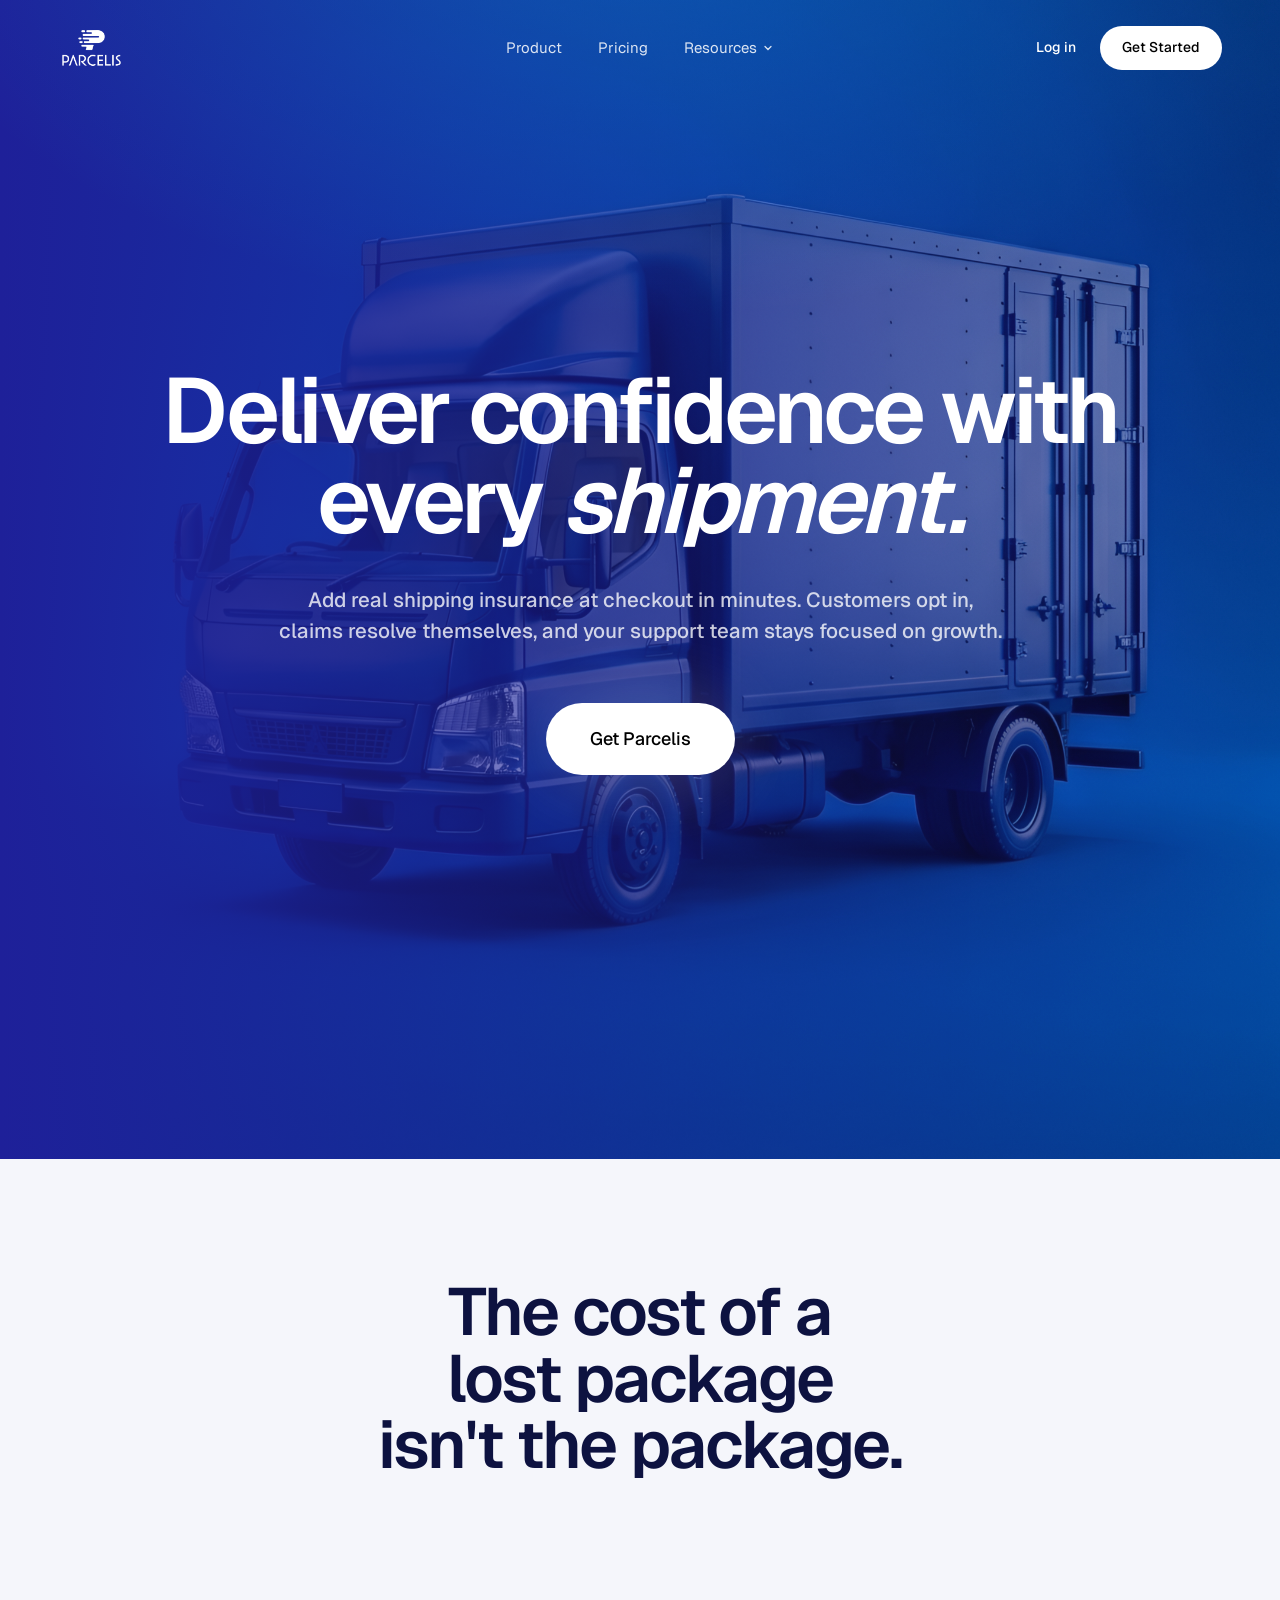
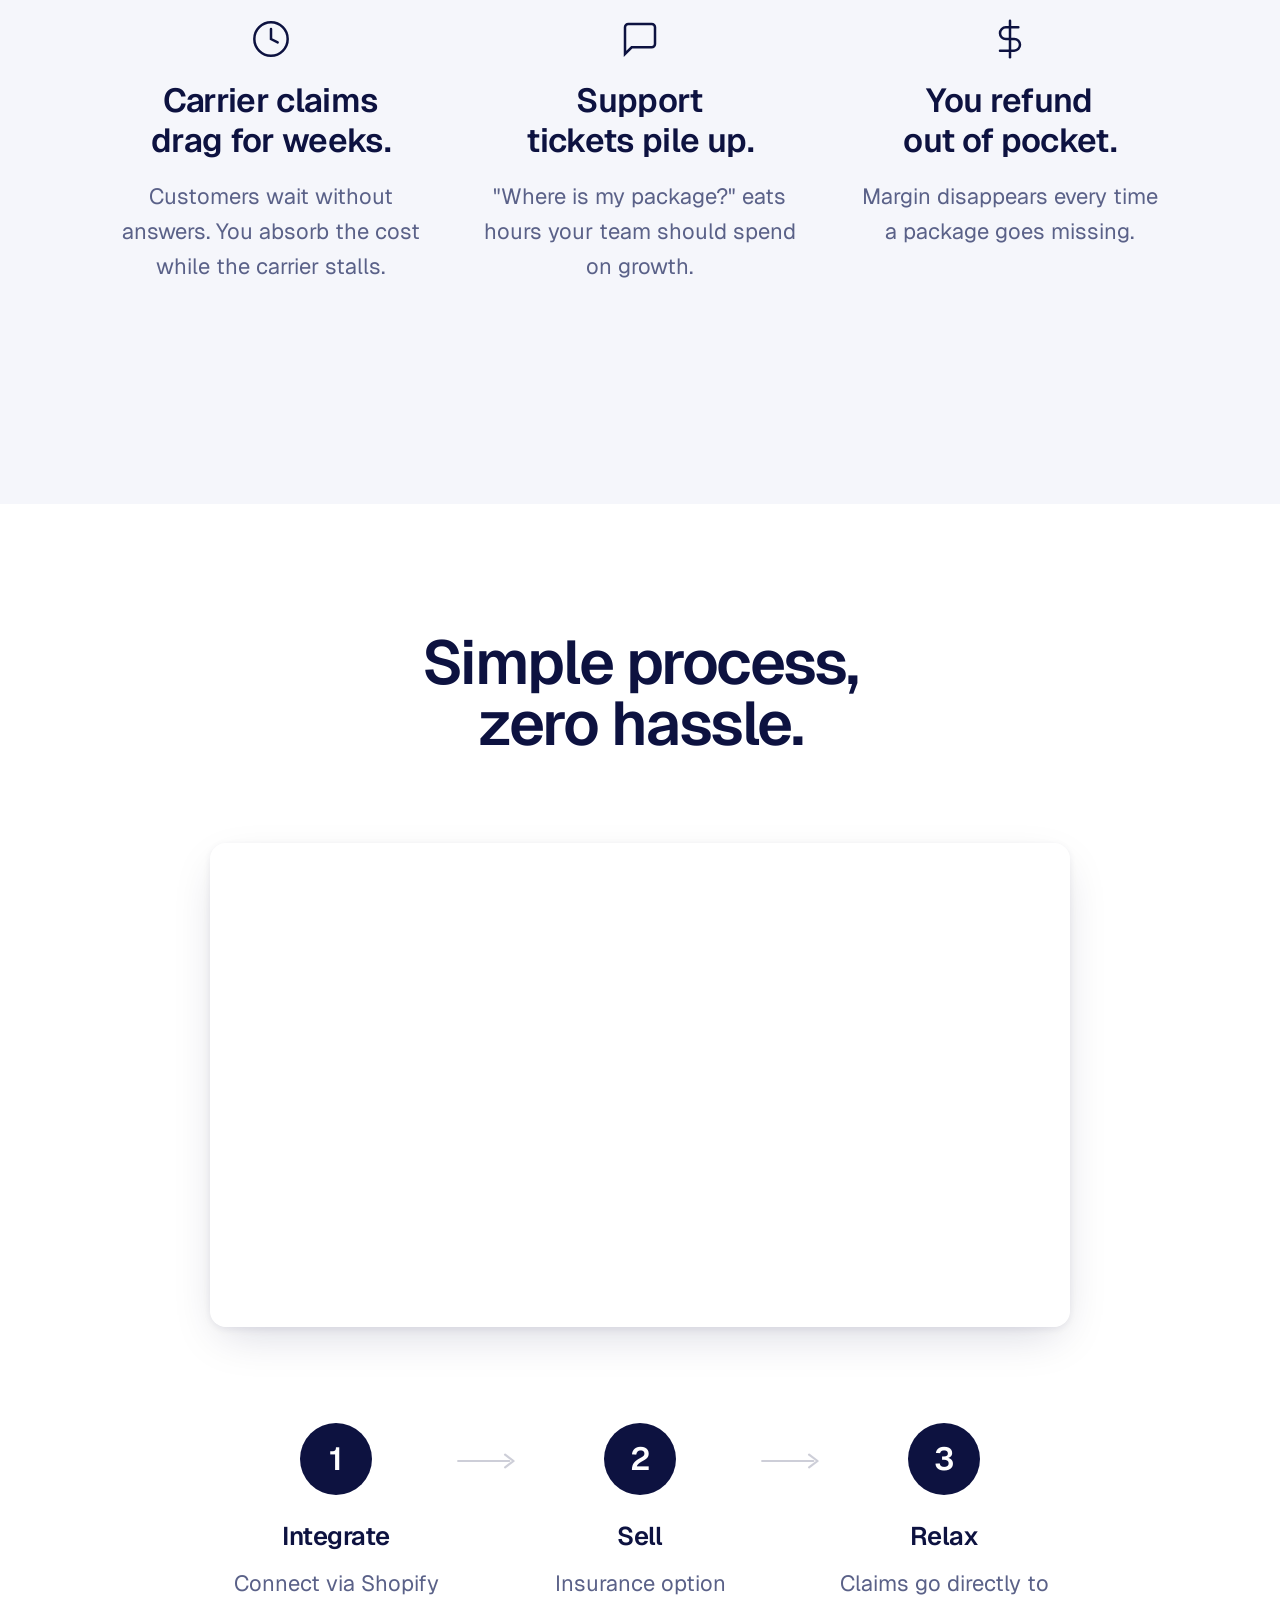
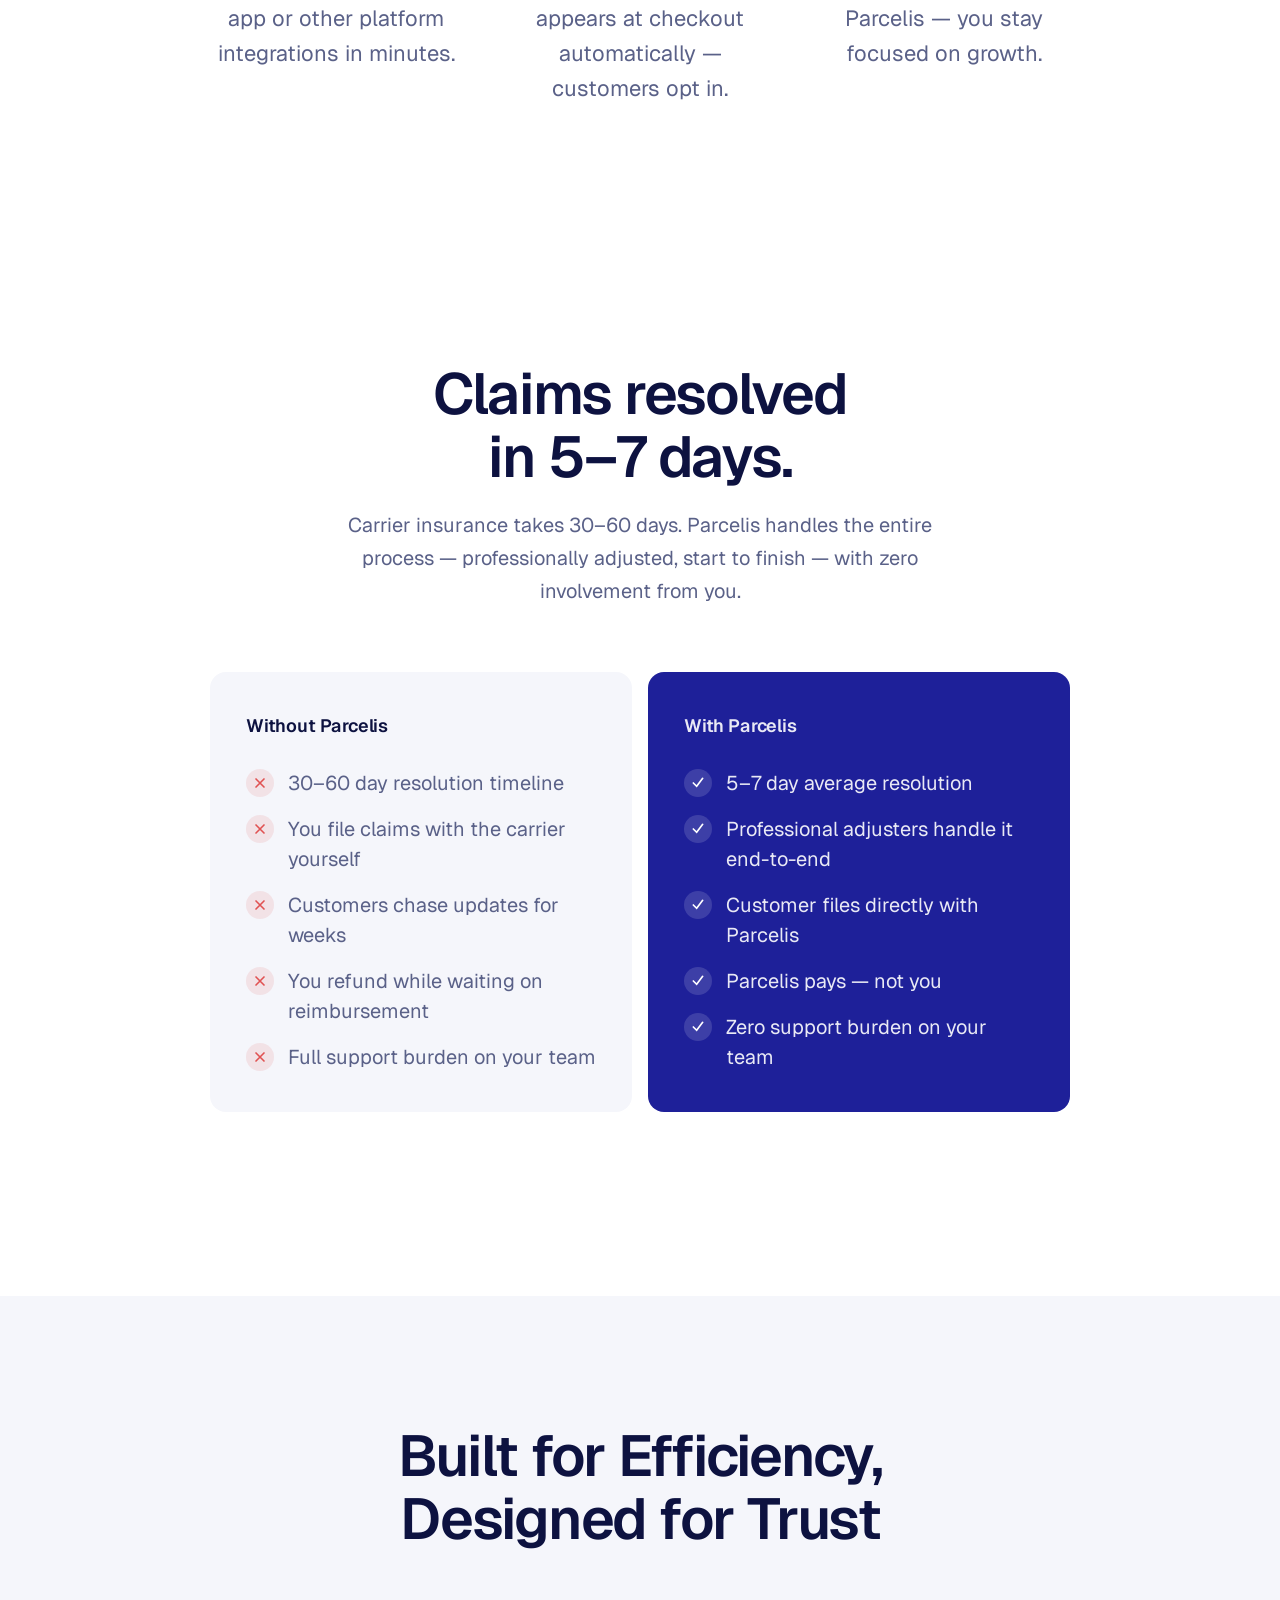
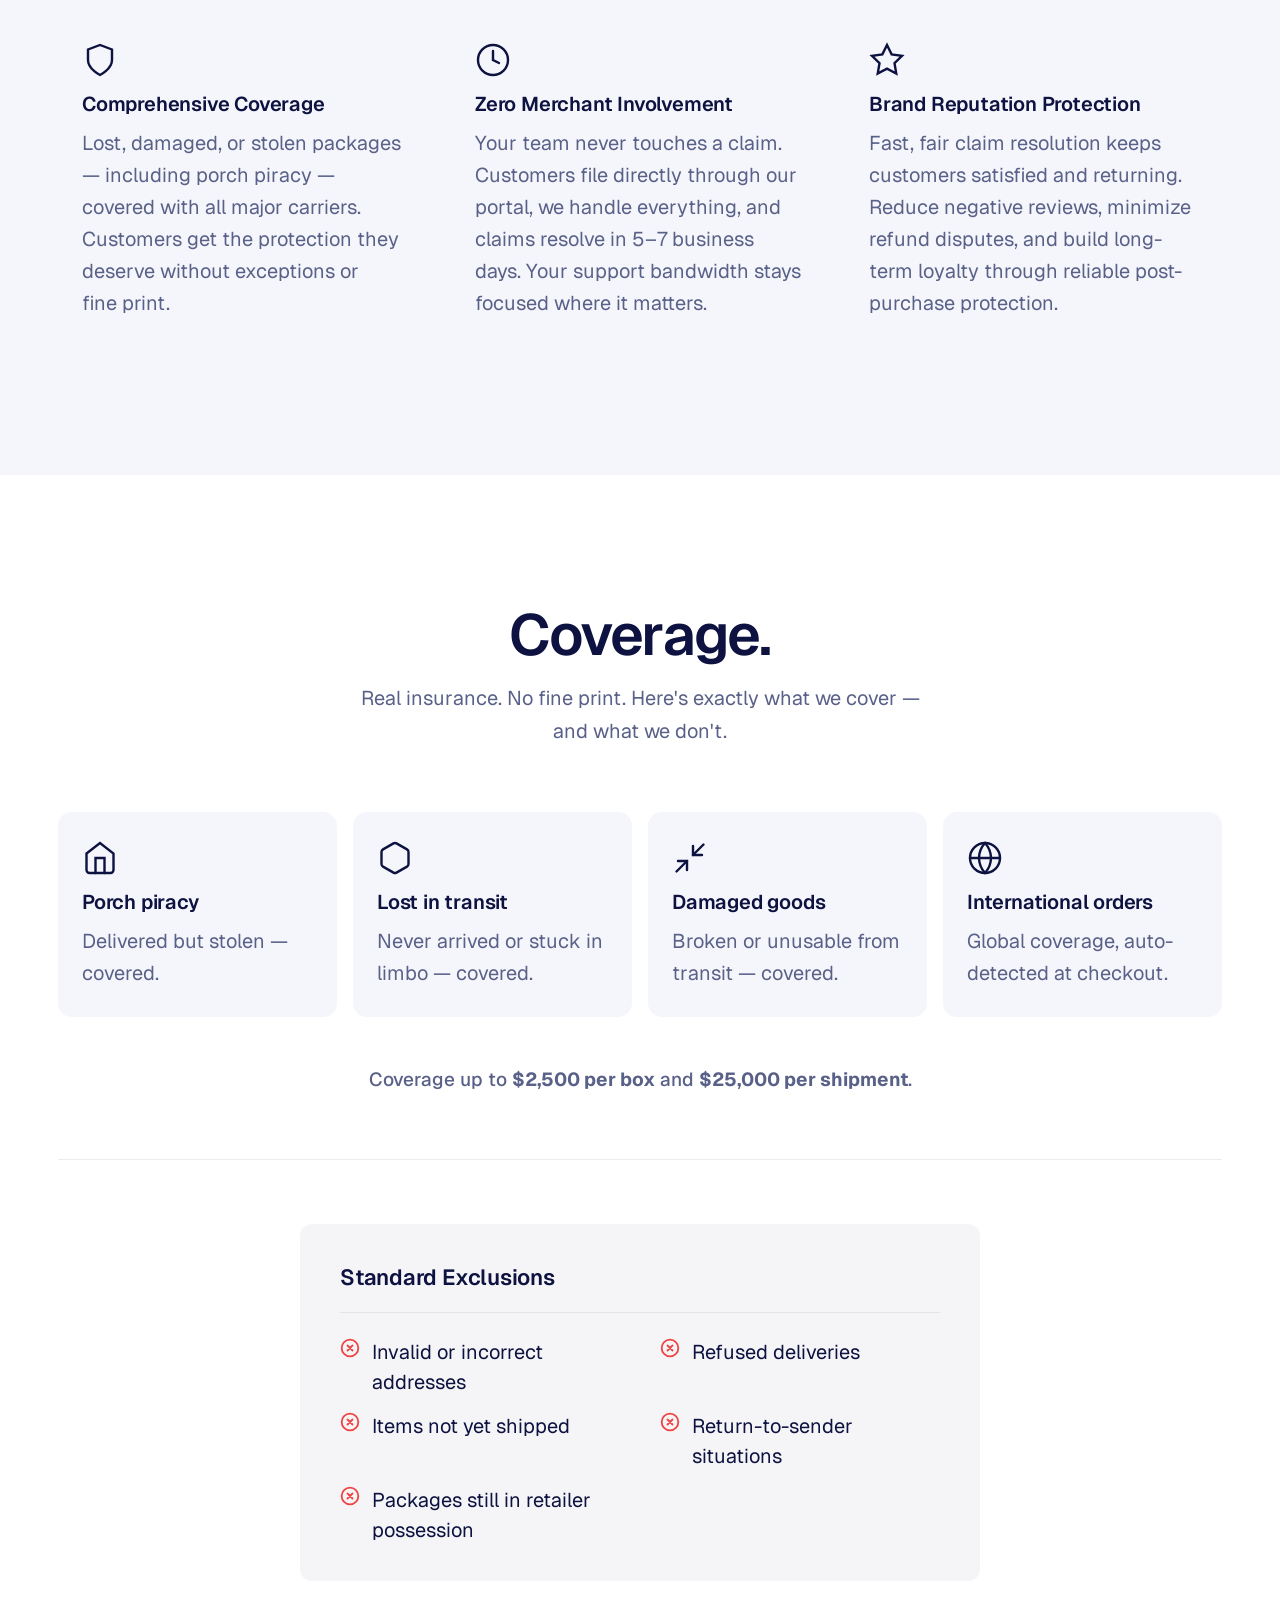
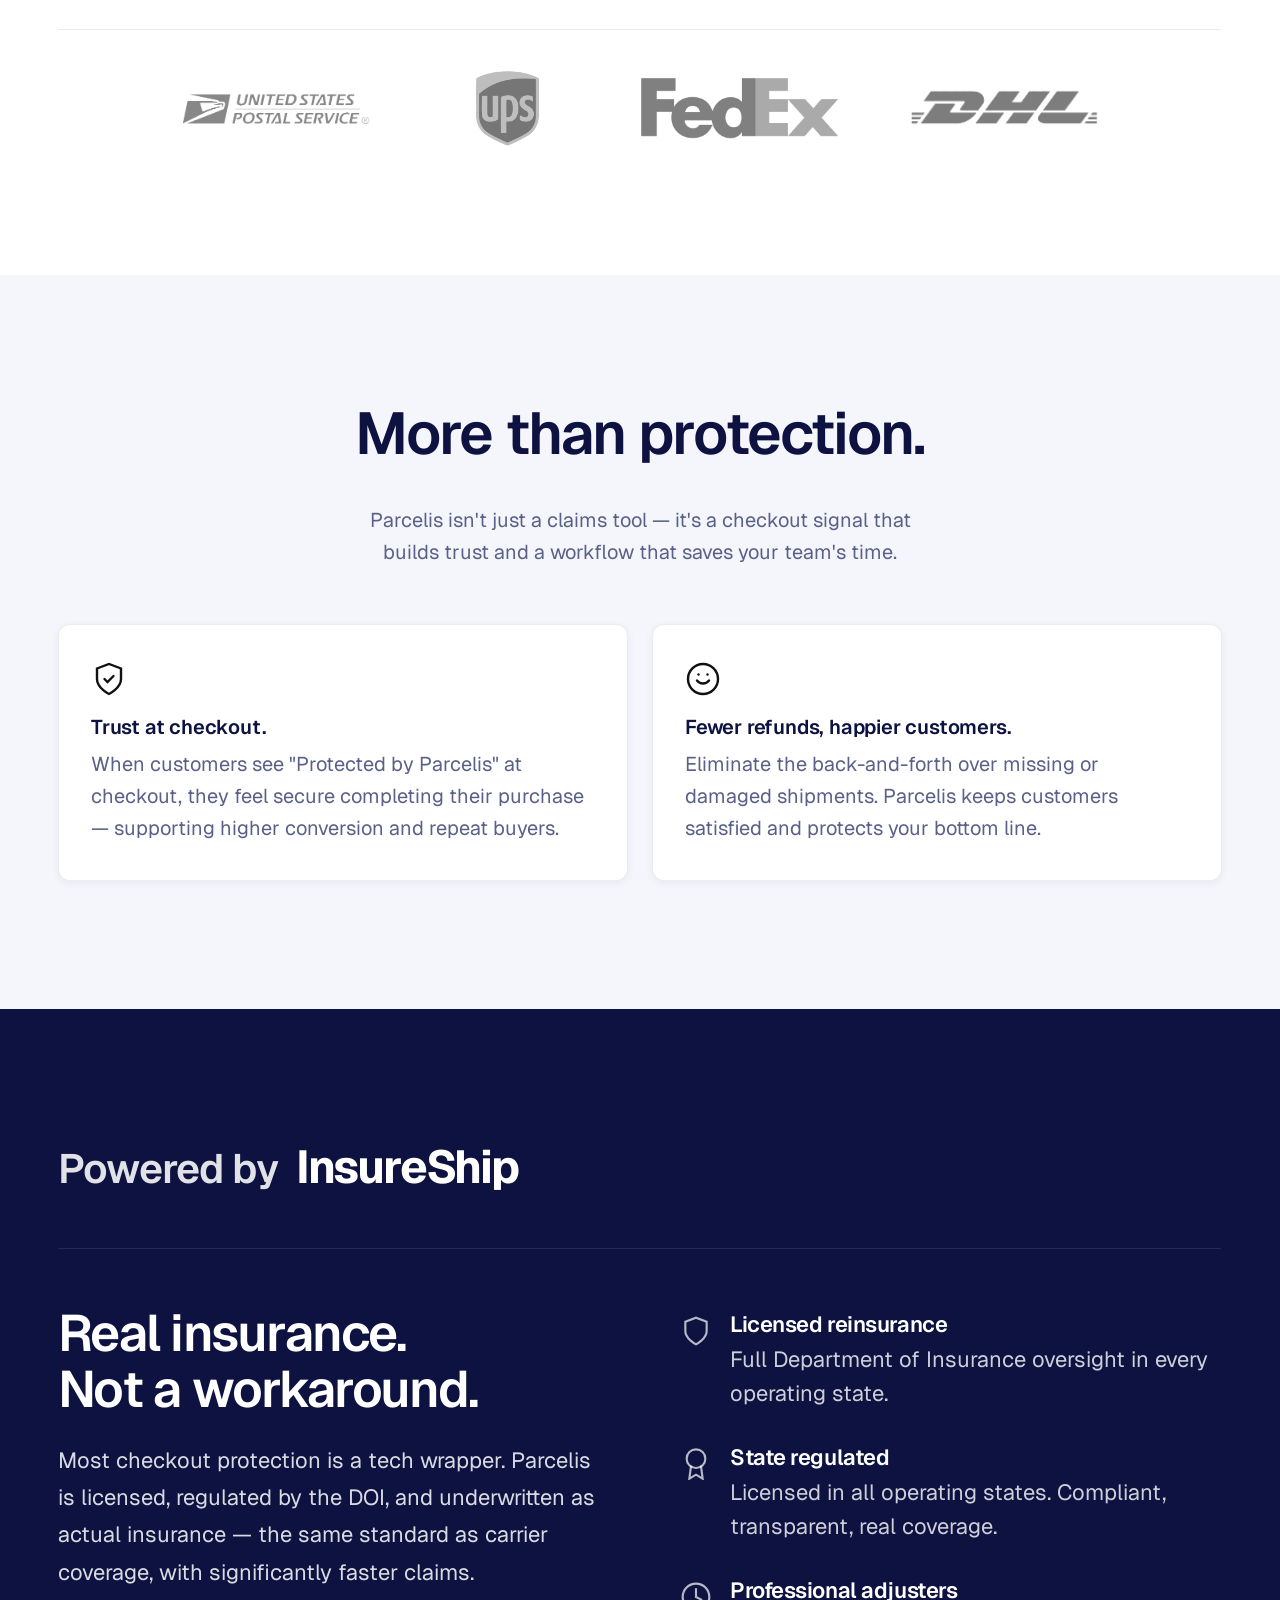
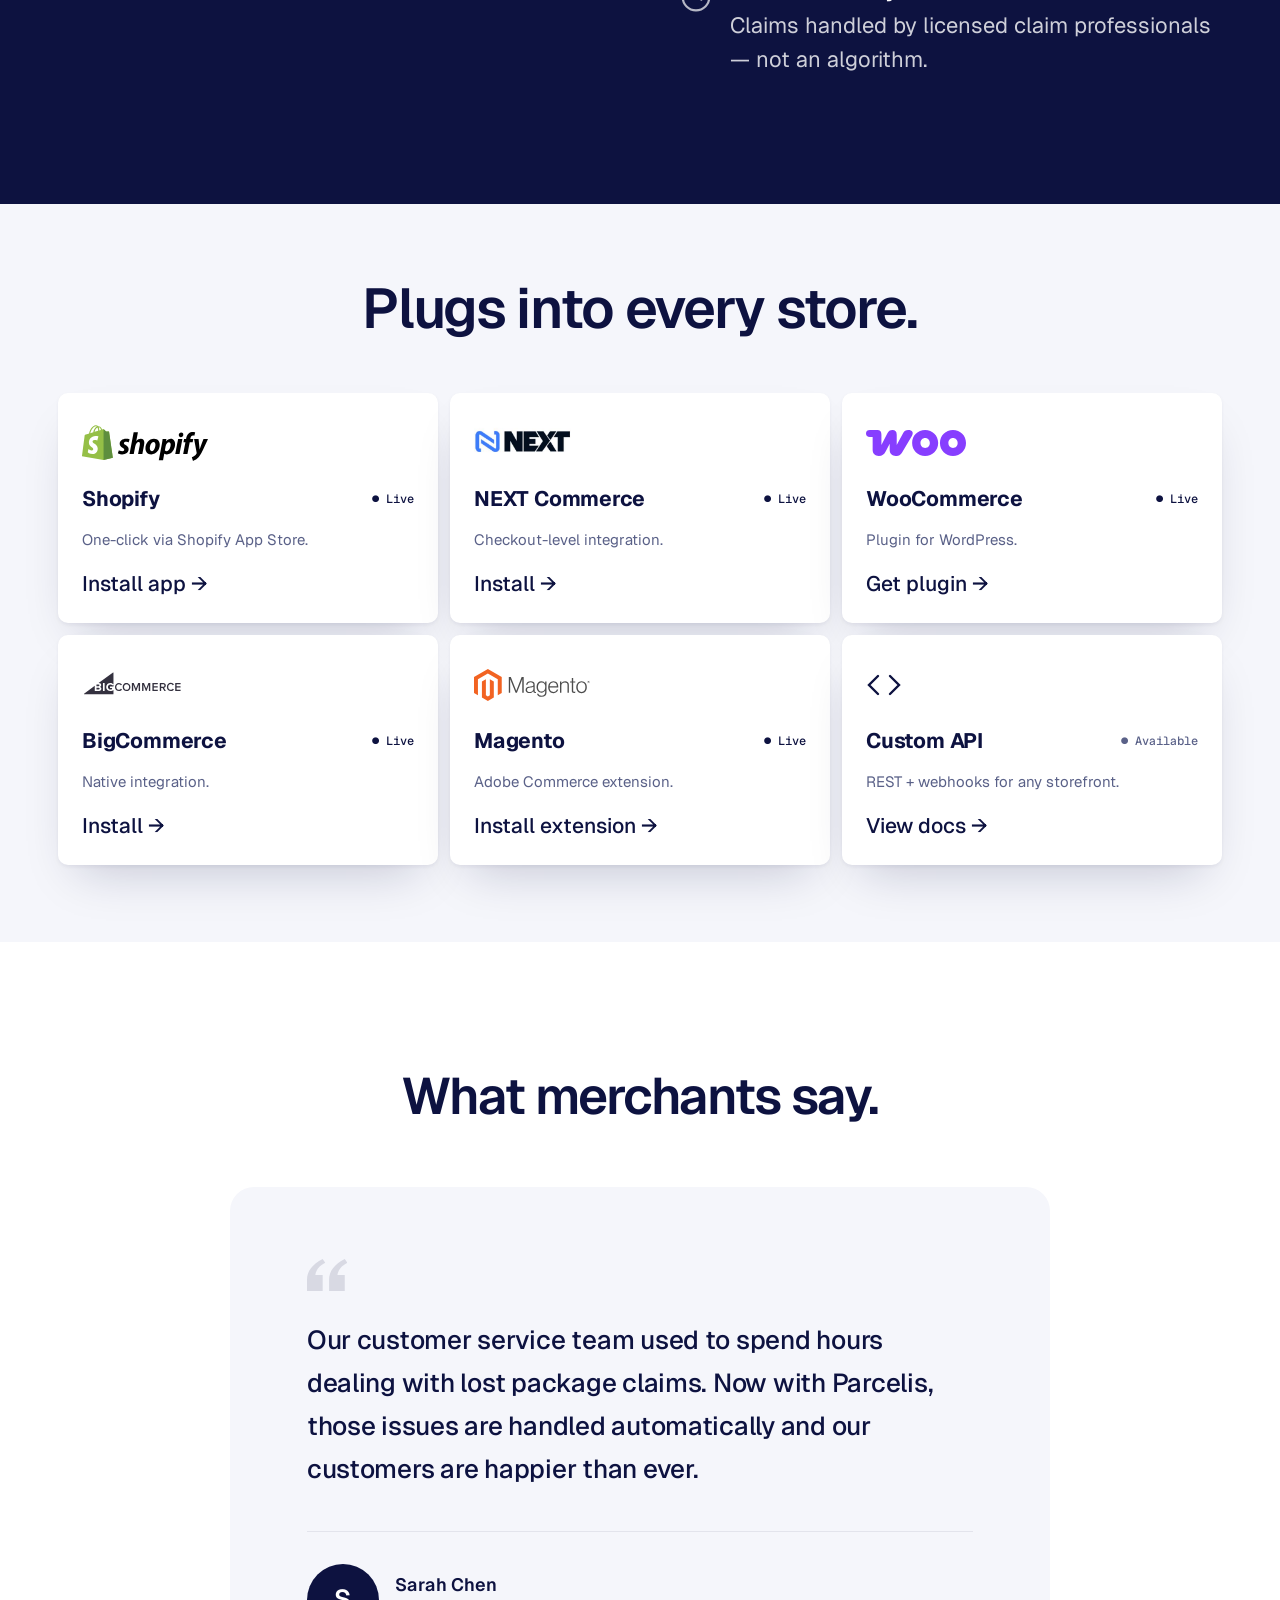
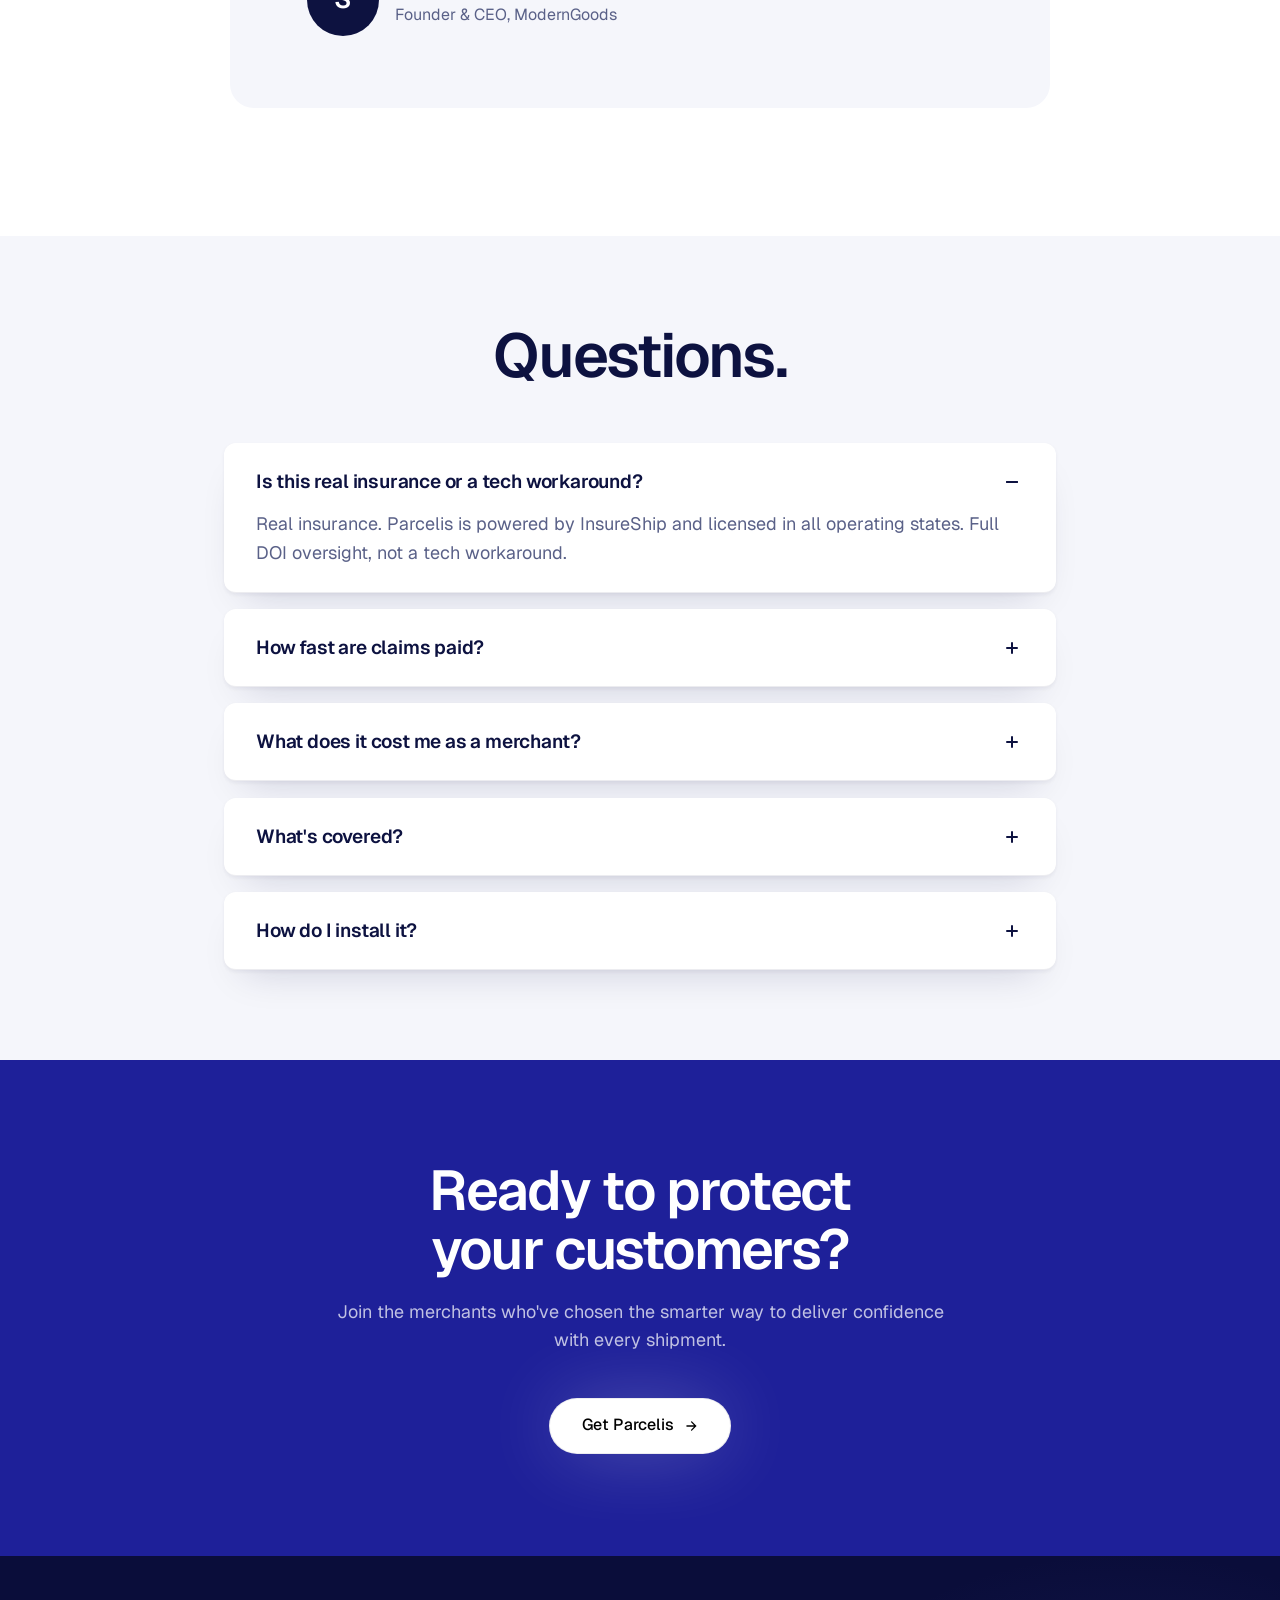
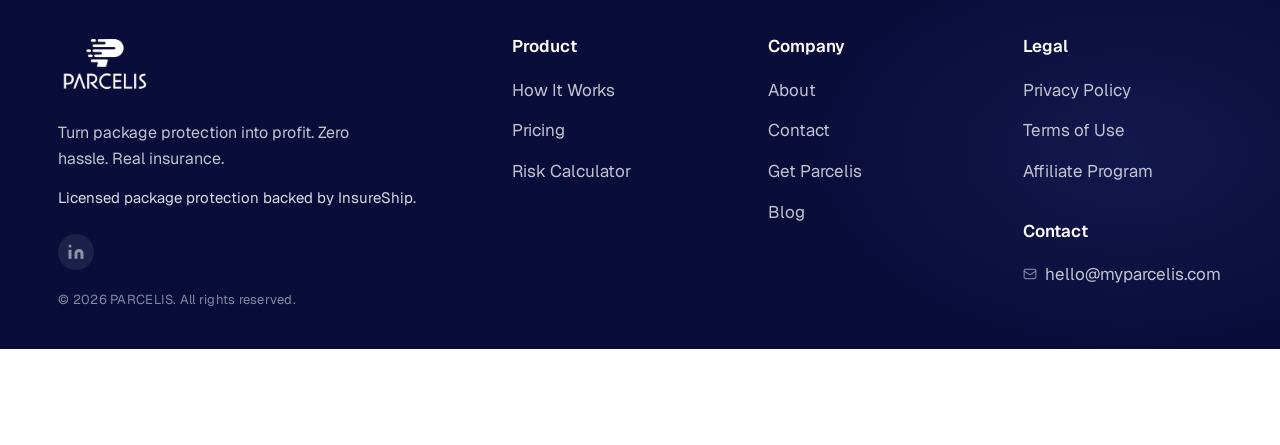
==== index.html @ e1fcd35c "Remove truck decoration from CTA" ====
<!DOCTYPE html>
<html lang="en">
<head>
<meta charset="UTF-8" />
<meta name="viewport" content="width=device-width, initial-scale=1.0" />
<title>Parcelis — Shipping protection that pays for itself</title>
<link rel="preconnect" href="https://fonts.googleapis.com" />
<link rel="preconnect" href="https://fonts.gstatic.com" crossorigin />
<link href="https://fonts.googleapis.com/css2?family=Geist:wght@400;500;600;700&family=Geist+Mono:wght@400;500&display=swap" rel="stylesheet" />
<link rel="stylesheet" href="styles.css?v=104" />
<link rel="preload" as="image" href="assets/Hero background.jpg" />
<!-- BEGIN PLERDY CODE -->
<script type="text/javascript" data-plerdy_code='1'>
    var _protocol="https:"==document.location.protocol?"https://":"http://";
    _site_hash_code = "8f93c0df6291d58962df1dd53c977215",_suid=76657, plerdyScript=document.createElement("script");
    plerdyScript.setAttribute("defer",""),plerdyScript.dataset.plerdymainscript="plerdymainscript",
    plerdyScript.src="https://a.plerdy.com/public/js/click/main.js?v="+Math.random();
    var plerdymainscript=document.querySelector("[data-plerdymainscript='plerdymainscript']");
    plerdymainscript&&plerdymainscript.parentNode.removeChild(plerdymainscript);
    try{document.head.appendChild(plerdyScript)}catch(t){console.log(t,"unable add script tag")}
</script>
<!-- END PLERDY CODE -->
</head>
<body>

<!-- =================== NAV =================== -->
<header class="nav nav-v2">
  <div class="wrap nav-inner">
    <a class="brand" href="index.html" aria-label="Parcelis home">
      <img class="brand-logo" src="assets/Logo.png" alt="Parcelis" />
    </a>
    <nav class="nav-links" aria-label="Primary">
      <a href="how-it-works.html">Product</a>
      <a href="pricing.html">Pricing</a>
      <div class="nav-dropdown-wrap">
        <a href="resources.html" class="nav-dropdown-trigger">Resources <svg class="nav-chevron" width="12" height="12" viewBox="0 0 24 24" fill="none" stroke="currentColor" stroke-width="2.5" stroke-linecap="round"><polyline points="6 9 12 15 18 9"/></svg></a>
        <div class="nav-dropdown-menu">
          <a href="resources.html">Blog</a>
          <a href="resources.html">Case Studies</a>
          <div class="dd-divider"></div>
          <a href="#">Help Center</a>
          <a href="roi-calculator.html">ROI Calculator</a>
        </div>
      </div>
    </nav>
    <div class="nav-cta">
      <a class="btn btn-link btn-sm" href="#">Log in</a>
      <a class="btn btn-primary btn-sm" href="#">Get Started</a>
    </div>
  </div>
</header>

<main>

<!-- =================== HERO =================== -->
<section class="hero-v2">
  <div class="wrap">
    <h1>Deliver confidence with<br/>every <em>shipment.</em></h1>
    <p class="sub">Add real shipping insurance at checkout in minutes. Customers opt in, claims resolve themselves, and your support team stays focused on growth.</p>
    <div class="hero-cta">
      <a class="btn btn-primary" href="#">Get Parcelis</a>
    </div>
  </div>
</section>

<!-- =================== PROBLEM =================== -->
<section class="problem-edit" id="problem">
  <div class="wrap">
    <div class="pe-head reveal">
      <h2>The cost of a lost package<br/>isn't the package.</h2>
    </div>
    <div class="pe-list">
      <div class="pe-item reveal" data-delay="1">
        <div class="pe-ic">
          <svg width="40" height="40" viewBox="0 0 24 24" fill="none" stroke="currentColor" stroke-width="1.5" stroke-linecap="round"><circle cx="12" cy="12" r="10"/><path d="M12 6v6l4 2"/></svg>
        </div>
        <h3>Carrier claims drag for weeks.</h3>
        <p>Customers wait without answers. You absorb the cost while the carrier stalls.</p>
      </div>
      <div class="pe-item reveal" data-delay="2">
        <div class="pe-ic">
          <svg width="40" height="40" viewBox="0 0 24 24" fill="none" stroke="currentColor" stroke-width="1.5" stroke-linecap="round"><path d="M21 15a2 2 0 0 1-2 2H7l-4 4V5a2 2 0 0 1 2-2h14a2 2 0 0 1 2 2z"/></svg>
        </div>
        <h3>Support tickets pile up.</h3>
        <p>"Where is my package?" eats hours your team should spend on growth.</p>
      </div>
      <div class="pe-item reveal" data-delay="3">
        <div class="pe-ic">
          <svg width="40" height="40" viewBox="0 0 24 24" fill="none" stroke="currentColor" stroke-width="1.5" stroke-linecap="round"><line x1="12" y1="1" x2="12" y2="23"/><path d="M17 5H9.5a3.5 3.5 0 0 0 0 7h5a3.5 3.5 0 0 1 0 7H6"/></svg>
        </div>
        <h3>You refund out of pocket.</h3>
        <p>Margin disappears every time a package goes missing.</p>
      </div>
    </div>
  </div>
</section>

<!-- =================== HOW IT WORKS =================== -->
<section class="simple-process" id="process">
  <div class="wrap">
    <div class="sp-head reveal">
      <h2>Simple process,<br/><span id="zero-word">zero</span> hassle.</h2>
    </div>
    <div class="sp-video reveal" data-delay="1">
      <div class="sp-video-wrap">
        <iframe src="https://www.youtube.com/embed/TkN1HsoIGhc" title="Parcelis" frameborder="0" allow="accelerometer; autoplay; clipboard-write; encrypted-media; gyroscope; picture-in-picture; web-share" referrerpolicy="strict-origin-when-cross-origin" allowfullscreen></iframe>
      </div>
    </div>
    <div class="sp-row">
      <div class="sp-step reveal">
        <div class="sp-num">1</div>
        <h3>Integrate</h3>
        <p>Connect via Shopify app or other platform integrations in minutes.</p>
      </div>
      <div class="sp-arrow" aria-hidden="true">
        <svg viewBox="0 0 60 20" fill="none"><line x1="2" y1="10" x2="50" y2="10" stroke="currentColor" stroke-width="2" stroke-linecap="round"/><path d="m46 4 8 6-8 6" stroke="currentColor" stroke-width="2" stroke-linecap="round" stroke-linejoin="round" fill="none"/></svg>
      </div>
      <div class="sp-step reveal">
        <div class="sp-num">2</div>
        <h3>Sell</h3>
        <p>Insurance option appears at checkout automatically — customers opt in.</p>
      </div>
      <div class="sp-arrow" aria-hidden="true">
        <svg viewBox="0 0 60 20" fill="none"><line x1="2" y1="10" x2="50" y2="10" stroke="currentColor" stroke-width="2" stroke-linecap="round"/><path d="m46 4 8 6-8 6" stroke="currentColor" stroke-width="2" stroke-linecap="round" stroke-linejoin="round" fill="none"/></svg>
      </div>
      <div class="sp-step reveal">
        <div class="sp-num">3</div>
        <h3>Relax</h3>
        <p>Claims go directly to Parcelis — you stay focused on growth.</p>
      </div>
    </div>
  </div>
</section>

<!-- =================== CLAIMS COMPARISON =================== -->
<section class="claims-compare" id="claims">
  <div class="wrap">
    <div class="cc-head reveal">
      <h2>Claims resolved in <span id="claim-days">5–7</span> days.</h2>
      <p>Carrier insurance takes 30–60 days. Parcelis handles the entire process — professionally adjusted, start to finish — with zero involvement from you.</p>
    </div>
    <div class="cc-grid">
      <div class="cc-col cc-bad reveal" data-delay="1">
        <div class="cc-col-label">Without Parcelis</div>
        <ul class="cc-list">
          <li><span class="cc-ic cc-ic-bad"><svg width="16" height="16" viewBox="0 0 24 24" fill="none" stroke="currentColor" stroke-width="2.5" stroke-linecap="round"><path d="M18 6 6 18M6 6l12 12"/></svg></span>30–60 day resolution timeline</li>
          <li><span class="cc-ic cc-ic-bad"><svg width="16" height="16" viewBox="0 0 24 24" fill="none" stroke="currentColor" stroke-width="2.5" stroke-linecap="round"><path d="M18 6 6 18M6 6l12 12"/></svg></span>You file claims with the carrier yourself</li>
          <li><span class="cc-ic cc-ic-bad"><svg width="16" height="16" viewBox="0 0 24 24" fill="none" stroke="currentColor" stroke-width="2.5" stroke-linecap="round"><path d="M18 6 6 18M6 6l12 12"/></svg></span>Customers chase updates for weeks</li>
          <li><span class="cc-ic cc-ic-bad"><svg width="16" height="16" viewBox="0 0 24 24" fill="none" stroke="currentColor" stroke-width="2.5" stroke-linecap="round"><path d="M18 6 6 18M6 6l12 12"/></svg></span>You refund while waiting on reimbursement</li>
          <li><span class="cc-ic cc-ic-bad"><svg width="16" height="16" viewBox="0 0 24 24" fill="none" stroke="currentColor" stroke-width="2.5" stroke-linecap="round"><path d="M18 6 6 18M6 6l12 12"/></svg></span>Full support burden on your team</li>
        </ul>
      </div>
      <div class="cc-col cc-good reveal" data-delay="2">
        <div class="cc-col-label">With Parcelis</div>
        <ul class="cc-list">
          <li><span class="cc-ic cc-ic-good"><svg width="16" height="16" viewBox="0 0 24 24" fill="none" stroke="currentColor" stroke-width="2.5" stroke-linecap="round"><path d="m5 12 5 5 9-12"/></svg></span>5–7 day average resolution</li>
          <li><span class="cc-ic cc-ic-good"><svg width="16" height="16" viewBox="0 0 24 24" fill="none" stroke="currentColor" stroke-width="2.5" stroke-linecap="round"><path d="m5 12 5 5 9-12"/></svg></span>Professional adjusters handle it end-to-end</li>
          <li><span class="cc-ic cc-ic-good"><svg width="16" height="16" viewBox="0 0 24 24" fill="none" stroke="currentColor" stroke-width="2.5" stroke-linecap="round"><path d="m5 12 5 5 9-12"/></svg></span>Customer files directly with Parcelis</li>
          <li><span class="cc-ic cc-ic-good"><svg width="16" height="16" viewBox="0 0 24 24" fill="none" stroke="currentColor" stroke-width="2.5" stroke-linecap="round"><path d="m5 12 5 5 9-12"/></svg></span>Parcelis pays — not you</li>
          <li><span class="cc-ic cc-ic-good"><svg width="16" height="16" viewBox="0 0 24 24" fill="none" stroke="currentColor" stroke-width="2.5" stroke-linecap="round"><path d="m5 12 5 5 9-12"/></svg></span>Zero support burden on your team</li>
        </ul>
      </div>
    </div>
  </div>
</section>

<!-- =================== BUILT FOR EFFICIENCY =================== -->
<section class="bfe-section">
  <div class="wrap">
    <div class="cov-head reveal">
      <h2>Built for Efficiency, Designed for Trust</h2>
    </div>
    <div class="bfe-grid">
      <div class="cov-type reveal" data-delay="1">
        <div class="cov-ic">
          <svg width="36" height="36" viewBox="0 0 24 24" fill="none" stroke="currentColor" stroke-width="1.6" stroke-linecap="round"><path d="M12 22s8-4 8-10V5l-8-3-8 3v7c0 6 8 10 8 10Z"/></svg>
        </div>
        <h3>Comprehensive Coverage</h3>
        <p>Lost, damaged, or stolen packages — including porch piracy — covered with all major carriers. Customers get the protection they deserve without exceptions or fine print.</p>
      </div>
      <div class="cov-type reveal" data-delay="2">
        <div class="cov-ic">
          <svg width="36" height="36" viewBox="0 0 24 24" fill="none" stroke="currentColor" stroke-width="1.6" stroke-linecap="round"><circle cx="12" cy="12" r="10"/><path d="M12 6v6l4 2"/></svg>
        </div>
        <h3>Zero Merchant Involvement</h3>
        <p>Your team never touches a claim. Customers file directly through our portal, we handle everything, and claims resolve in 5–7 business days. Your support bandwidth stays focused where it matters.</p>
      </div>
      <div class="cov-type reveal" data-delay="3">
        <div class="cov-ic">
          <svg width="36" height="36" viewBox="0 0 24 24" fill="none" stroke="currentColor" stroke-width="1.6" stroke-linecap="round"><polygon points="12 2 15.09 8.26 22 9.27 17 14.14 18.18 21.02 12 17.77 5.82 21.02 7 14.14 2 9.27 8.91 8.26 12 2"/></svg>
        </div>
        <h3>Brand Reputation Protection</h3>
        <p>Fast, fair claim resolution keeps customers satisfied and returning. Reduce negative reviews, minimize refund disputes, and build long-term loyalty through reliable post-purchase protection.</p>
      </div>
    </div>
  </div>
</section>

<!-- =================== COVERAGE =================== -->
<section class="coverage-section" id="coverage">
  <div class="wrap">
    <div class="cov-head reveal">
      <h2>Coverage.</h2>
      <p>Real insurance. No fine print. Here's exactly what we cover — and what we don't.</p>
    </div>
    <div class="cov-types">
      <div class="cov-type reveal" data-delay="1">
        <div class="cov-ic">
          <svg width="36" height="36" viewBox="0 0 24 24" fill="none" stroke="currentColor" stroke-width="1.6" stroke-linecap="round"><path d="M3 9l9-7 9 7v11a2 2 0 0 1-2 2H5a2 2 0 0 1-2-2z"/><polyline points="9 22 9 12 15 12 15 22"/></svg>
        </div>
        <h3>Porch piracy</h3>
        <p>Delivered but stolen — covered.</p>
      </div>
      <div class="cov-type reveal" data-delay="2">
        <div class="cov-ic">
          <svg width="36" height="36" viewBox="0 0 24 24" fill="none" stroke="currentColor" stroke-width="1.6" stroke-linecap="round"><path d="M21 16V8a2 2 0 0 0-1-1.73l-7-4a2 2 0 0 0-2 0l-7 4A2 2 0 0 0 3 8v8a2 2 0 0 0 1 1.73l7 4a2 2 0 0 0 2 0l7-4A2 2 0 0 0 21 16z"/></svg>
        </div>
        <h3>Lost in transit</h3>
        <p>Never arrived or stuck in limbo — covered.</p>
      </div>
      <div class="cov-type reveal" data-delay="3">
        <div class="cov-ic">
          <svg width="36" height="36" viewBox="0 0 24 24" fill="none" stroke="currentColor" stroke-width="1.6" stroke-linecap="round"><polyline points="4 14 10 14 10 20"/><polyline points="20 10 14 10 14 4"/><line x1="14" y1="10" x2="21" y2="3"/><line x1="3" y1="21" x2="10" y2="14"/></svg>
        </div>
        <h3>Damaged goods</h3>
        <p>Broken or unusable from transit — covered.</p>
      </div>
      <div class="cov-type reveal" data-delay="4">
        <div class="cov-ic">
          <svg width="36" height="36" viewBox="0 0 24 24" fill="none" stroke="currentColor" stroke-width="1.6" stroke-linecap="round"><circle cx="12" cy="12" r="10"/><line x1="2" y1="12" x2="22" y2="12"/><path d="M12 2a15.3 15.3 0 0 1 4 10 15.3 15.3 0 0 1-4 10 15.3 15.3 0 0 1-4-10 15.3 15.3 0 0 1 4-10z"/></svg>
        </div>
        <h3>International orders</h3>
        <p>Global coverage, auto-detected at checkout.</p>
      </div>
    </div>
    <div class="cov-limits-bar reveal" data-delay="5">
      <span class="cov-limits-stat">Coverage up to <strong>$2,500 per box</strong> and <strong>$25,000 per shipment</strong>.</span>
    </div>
    <hr class="cov-divider">
    <div class="wc-excl reveal">
      <div class="wc-col-title">Standard Exclusions</div>
      <ul class="wc-list wc-excl-list">
        <li class="wc-item"><span class="wc-ic-no"><svg width="20" height="20" viewBox="0 0 24 24" fill="none" stroke="currentColor" stroke-width="2.2" stroke-linecap="round"><circle cx="12" cy="12" r="10"/><path d="m15 9-6 6M9 9l6 6"/></svg></span>Invalid or incorrect addresses</li>
        <li class="wc-item"><span class="wc-ic-no"><svg width="20" height="20" viewBox="0 0 24 24" fill="none" stroke="currentColor" stroke-width="2.2" stroke-linecap="round"><circle cx="12" cy="12" r="10"/><path d="m15 9-6 6M9 9l6 6"/></svg></span>Refused deliveries</li>
        <li class="wc-item"><span class="wc-ic-no"><svg width="20" height="20" viewBox="0 0 24 24" fill="none" stroke="currentColor" stroke-width="2.2" stroke-linecap="round"><circle cx="12" cy="12" r="10"/><path d="m15 9-6 6M9 9l6 6"/></svg></span>Items not yet shipped</li>
        <li class="wc-item"><span class="wc-ic-no"><svg width="20" height="20" viewBox="0 0 24 24" fill="none" stroke="currentColor" stroke-width="2.2" stroke-linecap="round"><circle cx="12" cy="12" r="10"/><path d="m15 9-6 6M9 9l6 6"/></svg></span>Return-to-sender situations</li>
        <li class="wc-item"><span class="wc-ic-no"><svg width="20" height="20" viewBox="0 0 24 24" fill="none" stroke="currentColor" stroke-width="2.2" stroke-linecap="round"><circle cx="12" cy="12" r="10"/><path d="m15 9-6 6M9 9l6 6"/></svg></span>Packages still in retailer possession</li>
      </ul>
    </div>
    <div class="cov-carrier-strip reveal" data-delay="5">
      <img src="assets/USPS.png" alt="USPS" class="cs-logo">
      <img src="assets/UPS.png" alt="UPS" class="cs-logo">
      <img src="assets/FedEx.png" alt="FedEx" class="cs-logo">
      <img src="assets/DHL.png" alt="DHL" class="cs-logo">
    </div>
  </div>
</section>

<!-- =================== MORE THAN PROTECTION =================== -->
<section class="more-than-section">
  <div class="wrap">
    <div class="section-head center reveal">
      <h2>More than protection.</h2>
      <p class="sub" style="max-width: 600px; margin: 16px auto 0;">Parcelis isn't just a claims tool — it's a checkout signal that builds trust and a workflow that saves your team's time.</p>
    </div>
    <div class="mt-grid">
      <div class="mt-card reveal" data-delay="1">
        <div class="mt-ic">
          <svg width="36" height="36" viewBox="0 0 24 24" fill="none" stroke="currentColor" stroke-width="1.6" stroke-linecap="round"><path d="M12 22s8-4 8-10V5l-8-3-8 3v7c0 6 8 10 8 10Z"/><path d="m9 12 2 2 4-4"/></svg>
        </div>
        <h3>Trust at checkout.</h3>
        <p>When customers see "Protected by Parcelis" at checkout, they feel secure completing their purchase — supporting higher conversion and repeat buyers.</p>
      </div>
      <div class="mt-card reveal" data-delay="2">
        <div class="mt-ic">
          <svg width="36" height="36" viewBox="0 0 24 24" fill="none" stroke="currentColor" stroke-width="1.6" stroke-linecap="round"><circle cx="12" cy="12" r="10"/><path d="M8 13s1.5 2 4 2 4-2 4-2"/><line x1="9" y1="9" x2="9.01" y2="9"/><line x1="15" y1="9" x2="15.01" y2="9"/></svg>
        </div>
        <h3>Fewer refunds, happier customers.</h3>
        <p>Eliminate the back-and-forth over missing or damaged shipments. Parcelis keeps customers satisfied and protects your bottom line.</p>
      </div>
    </div>
  </div>
</section>

<!-- =================== INSURESHIP TRUST =================== -->
<section class="trust-section" id="insureship">
  <div class="wrap">
    <div class="ts-powered reveal">
      <span class="ts-powered-by">Powered by</span>
      <strong class="ts-powered-name">InsureShip</strong>
    </div>
    <div class="ts-inner">
      <div class="ts-left reveal" data-delay="1">
        <h2>Real insurance.<br/>Not a workaround.</h2>
        <p>Most checkout protection is a tech wrapper. Parcelis is licensed, regulated by the DOI, and underwritten as actual insurance — the same standard as carrier coverage, with significantly faster claims.</p>
      </div>
      <div class="ts-pillars">
        <div class="ts-pillar reveal" data-delay="2">
          <div class="ts-pillar-ic">
            <svg width="32" height="32" viewBox="0 0 24 24" fill="none" stroke="currentColor" stroke-width="1.6" stroke-linecap="round"><path d="M12 22s8-4 8-10V5l-8-3-8 3v7c0 6 8 10 8 10Z"/></svg>
          </div>
          <div>
            <h3>Licensed reinsurance</h3>
            <p>Full Department of Insurance oversight in every operating state.</p>
          </div>
        </div>
        <div class="ts-pillar reveal" data-delay="3">
          <div class="ts-pillar-ic">
            <svg width="32" height="32" viewBox="0 0 24 24" fill="none" stroke="currentColor" stroke-width="1.6" stroke-linecap="round"><circle cx="12" cy="8" r="7"/><polyline points="8.21 13.89 7 23 12 20 17 23 15.79 13.88"/></svg>
          </div>
          <div>
            <h3>State regulated</h3>
            <p>Licensed in all operating states. Compliant, transparent, real coverage.</p>
          </div>
        </div>
        <div class="ts-pillar reveal" data-delay="4">
          <div class="ts-pillar-ic">
            <svg width="32" height="32" viewBox="0 0 24 24" fill="none" stroke="currentColor" stroke-width="1.6" stroke-linecap="round"><circle cx="12" cy="12" r="10"/><path d="M12 6v6l4 2"/></svg>
          </div>
          <div>
            <h3>Professional adjusters</h3>
            <p>Claims handled by licensed claim professionals — not an algorithm.</p>
          </div>
        </div>
      </div>
    </div>
  </div>
</section>

<!-- =================== INTEGRATIONS =================== -->
<section class="integrations-compact" id="integrations">
  <div class="wrap">
    <div class="ic-head reveal">
      <h2>Plugs into every store.</h2>
    </div>
    <div class="ic-grid">
      <div class="ic-card reveal" data-delay="1">
        <div class="ic-logo-box"><img src="assets/Shopify.svg" alt="Shopify" class="ic-logo"></div>
        <div class="ic-name-row">
          <span class="ic-title">Shopify</span>
          <span class="ic-live">● Live</span>
        </div>
        <p>One-click via Shopify App Store.</p>
        <a class="ic-link" href="#">Install app →</a>
      </div>
      <div class="ic-card reveal" data-delay="2">
        <div class="ic-logo-box"><img src="assets/Next.png" alt="NEXT Commerce" class="ic-logo ic-logo-next"></div>
        <div class="ic-name-row">
          <span class="ic-title">NEXT Commerce</span>
          <span class="ic-live">● Live</span>
        </div>
        <p>Checkout-level integration.</p>
        <a class="ic-link" href="#">Install →</a>
      </div>
      <div class="ic-card reveal" data-delay="3">
        <div class="ic-logo-box"><img src="assets/Woo.svg" alt="WooCommerce" class="ic-logo ic-logo-woo"></div>
        <div class="ic-name-row">
          <span class="ic-title">WooCommerce</span>
          <span class="ic-live">● Live</span>
        </div>
        <p>Plugin for WordPress.</p>
        <a class="ic-link" href="#">Get plugin →</a>
      </div>
      <div class="ic-card reveal" data-delay="4">
        <div class="ic-logo-box"><img src="assets/bigcommerce.svg" alt="BigCommerce" class="ic-logo ic-logo-wide"></div>
        <div class="ic-name-row">
          <span class="ic-title">BigCommerce</span>
          <span class="ic-live">● Live</span>
        </div>
        <p>Native integration.</p>
        <a class="ic-link" href="#">Install →</a>
      </div>
      <div class="ic-card reveal" data-delay="5">
        <div class="ic-logo-box"><img src="assets/magento.svg" alt="Magento" class="ic-logo ic-logo-magento"></div>
        <div class="ic-name-row">
          <span class="ic-title">Magento</span>
          <span class="ic-live">● Live</span>
        </div>
        <p>Adobe Commerce extension.</p>
        <a class="ic-link" href="#">Install extension →</a>
      </div>
      <div class="ic-card reveal" data-delay="6">
        <div class="ic-logo-box"><svg width="36" height="36" viewBox="0 0 24 24" fill="none" stroke="var(--ink)" stroke-width="1.6" stroke-linecap="round"><polyline points="16 18 22 12 16 6"/><polyline points="8 6 2 12 8 18"/></svg></div>
        <div class="ic-name-row">
          <span class="ic-title">Custom API</span>
          <span class="ic-live ic-avail">● Available</span>
        </div>
        <p>REST + webhooks for any storefront.</p>
        <a class="ic-link" href="#">View docs →</a>
      </div>
    </div>
  </div>
</section>

<!-- =================== SOCIAL PROOF =================== -->
<section class="social-proof" id="testimonials">
  <div class="wrap">
    <div class="soc-head reveal">
      <h2>What merchants say.</h2>
    </div>
    <blockquote class="testi-featured reveal" data-delay="1">
      <svg class="testi-quote-mark" width="40" height="32" viewBox="0 0 40 32" fill="currentColor" aria-hidden="true"><path d="M0 20.8C0 12.267 5.227 5.227 15.68 0l2.56 3.84C12.267 6.827 9.28 10.88 8.32 16h7.36V32H0V20.8zm22.08 0C22.08 12.267 27.307 5.227 37.76 0L40.32 3.84C34.347 6.827 31.36 10.88 30.4 16h7.36V32H22.08V20.8z"/></svg>
      <p class="testi-quote-text">Our customer service team used to spend hours dealing with lost package claims. Now with Parcelis, those issues are handled automatically and our customers are happier than ever.</p>
      <footer class="testi-featured-footer">
        <div class="testi-avatar">S</div>
        <div>
          <strong>Sarah Chen</strong>
          <span>Founder &amp; CEO, ModernGoods</span>
        </div>
      </footer>
    </blockquote>
  </div>
</section>

<!-- =================== FAQ =================== -->
<section class="faq-v2" id="faq">
  <div class="wrap">
    <div class="faq-head reveal">
      <h2>Questions.</h2>
    </div>
    <div class="faq-list">
      <details class="faq-item reveal" data-delay="1" open>
        <summary>Is this real insurance or a tech workaround?<span class="faq-x"></span></summary>
        <div class="faq-ans">Real insurance. Parcelis is powered by InsureShip and licensed in all operating states. Full DOI oversight, not a tech workaround.</div>
      </details>
      <details class="faq-item reveal" data-delay="2">
        <summary>How fast are claims paid?<span class="faq-x"></span></summary>
        <div class="faq-ans">5–7 business days on average. Claims are filed directly by the customer through the Parcelis portal and handled by professional adjusters end-to-end.</div>
      </details>
      <details class="faq-item reveal" data-delay="3">
        <summary>What does it cost me as a merchant?<span class="faq-x"></span></summary>
        <div class="faq-ans">Free to install. Customers pay the protection premium at checkout — there is no setup fee or monthly minimum.</div>
      </details>
      <details class="faq-item reveal" data-delay="4">
        <summary>What's covered?<span class="faq-x"></span></summary>
        <div class="faq-ans">Lost, damaged, and stolen (porch piracy) packages across USPS, UPS, FedEx, DHL, and all major regional and international carriers.</div>
      </details>
      <details class="faq-item reveal" data-delay="5">
        <summary>How do I install it?<span class="faq-x"></span></summary>
        <div class="faq-ans">One-click via the Shopify App Store. Plugins for WooCommerce, BigCommerce, Magento, and NEXT Commerce. Custom API available for headless and bespoke storefronts.</div>
      </details>
    </div>
  </div>
</section>

<!-- =================== CTA =================== -->
<section class="cta-big">
  <div class="wrap">
    <h2>Ready to protect your customers?</h2>
    <p class="sub">Join the merchants who've chosen the smarter way to deliver confidence with every shipment.</p>
    <a class="pill" href="#">Get Parcelis <svg width="14" height="14" viewBox="0 0 24 24" fill="none" stroke="currentColor" stroke-width="2.2" stroke-linecap="round"><path d="M5 12h14M13 5l7 7-7 7"/></svg></a>
  </div>
</section>

<!-- =================== FOOTER =================== -->
<footer class="footer-v2">
  <div class="wrap">
    <div class="footer-card">
      <div>
        <a class="brand" href="index.html">
          <img class="brand-logo" src="assets/Logo.png" alt="Parcelis" />
        </a>
        <p class="blurb">Turn package protection into profit. Zero hassle. Real insurance.</p>
        <p class="trust-strip">Licensed package protection backed by InsureShip.</p>
        <div class="footer-social">
          <a href="#" class="footer-social-link" aria-label="LinkedIn">
            <svg width="18" height="18" viewBox="0 0 24 24" fill="currentColor"><path d="M16 8a6 6 0 0 1 6 6v7h-4v-7a2 2 0 0 0-2-2 2 2 0 0 0-2 2v7h-4v-7a6 6 0 0 1 6-6zM2 9h4v12H2z"/><circle cx="4" cy="4" r="2"/></svg>
          </a>
        </div>
        <p class="footer-copyright">© 2026 PARCELIS. All rights reserved.</p>
      </div>
      <div>
        <h3>Product</h3>
        <ul>
          <li><a href="how-it-works.html">How It Works</a></li>
          <li><a href="pricing.html">Pricing</a></li>
          <li><a href="#">Risk Calculator</a></li>
        </ul>
      </div>
      <div>
        <h3>Company</h3>
        <ul>
          <li><a href="#">About</a></li>
          <li><a href="#">Contact</a></li>
          <li><a href="#">Get Parcelis</a></li>
          <li><a href="resources.html">Blog</a></li>
        </ul>
      </div>
      <div>
        <h3>Legal</h3>
        <ul>
          <li><a href="#">Privacy Policy</a></li>
          <li><a href="#">Terms of Use</a></li>
          <li><a href="#">Affiliate Program</a></li>
        </ul>
        <h3 style="margin-top: 36px;">Contact</h3>
        <ul>
          <li>
            <a href="mailto:hello@myparcelis.com" class="footer-email-link">
              <svg width="14" height="14" viewBox="0 0 24 24" fill="none" stroke="currentColor" stroke-width="2" stroke-linecap="round"><rect x="2" y="4" width="20" height="16" rx="2"/><path d="m22 7-8.97 5.7a1.94 1.94 0 0 1-2.06 0L2 7"/></svg>
              hello@myparcelis.com
            </a>
          </li>
        </ul>
      </div>
    </div>
  </div>
</footer>

</main>

<script src="script.js?v=23"></script>
<script src="tweaks.js?v=3"></script>
</body>
</html>
---- styles.css ----
/* Parcelis — refined navy redesign */

:root {
  /* palette: royal blue, light theme, warm peach complement (used sparingly) */
  --ink: #111111;            /* primary brand ink */
  --navy-950: #0a0d3a;
  --navy-900: #141a7a;
  --navy-800: #1e2099;       /* core royal brand */
  --navy-700: #2c2eb3;
  --navy-600: #4548d9;
  --navy-500: #6e71e8;
  --navy-300: #b8baef;
  --navy-200: #d6d7f6;
  --navy-100: #e7e8fb;
  --navy-50:  #f3f4fe;

  /* warm complementary accent — used sparingly, never as bg */
  --pop-600: #d96a48;
  --pop-500: #ff8a66;
  --pop-400: #ffb19a;
  --pop-100: #ffe4d8;
  --pop-50:  #fff3ec;

  /* legacy aliases */
  --pop2-600: var(--pop-600);
  --pop2-500: var(--pop-500);
  --pop2-400: var(--pop-400);
  --pop2-100: var(--pop-100);
  --pop2-50:  var(--pop-50);
  --cream-50: #ffffff;
  --cream-100: #f5f6fb;
  --cream-200: #e7e9f4;
  --mint-600: var(--navy-800);
  --mint-500: var(--navy-700);
  --mint-400: var(--navy-600);
  --mint-100: var(--navy-100);
  --mint-50:  var(--navy-50);

  --paper: #ffffff;
  --bg: #ffffff;
  --surface: #f5f6fb;
  --surface-2: #eef0fb;
  --text: #111111;
  --muted: #5a6188;
  --hair: rgba(13,18,64,0.08);
  --hair-2: rgba(13,18,64,0.14);

  --radius-xs: 4px;
  --radius-sm: 6px;
  --radius-md: 8px;
  --radius-lg: 12px;
  --radius-xl: 16px;

  --shadow-card: 0 1px 0 rgba(10,16,36,0.04), 0 24px 48px -24px rgba(10,16,36,0.18);
  --shadow-soft: 0 1px 2px rgba(10,16,36,0.05), 0 8px 24px -12px rgba(10,16,36,0.12);

  --max: 1240px;
  --pad: clamp(20px, 4vw, 56px);

  --font-sans: "Geist", "Söhne", "Inter Tight", system-ui, -apple-system, "Segoe UI", sans-serif;
  --font-mono: "Geist Mono", "JetBrains Mono", ui-monospace, "SF Mono", Menlo, monospace;
  --font-display: "Geist", "Söhne", system-ui, sans-serif;

  --cyan: #22d3ee;

  --density: 1;
}

[data-density="compact"] { --density: 0.78; }

* { box-sizing: border-box; }
html { scroll-behavior: smooth; -webkit-text-size-adjust: 100%; }
body {
  margin: 0;
  font-family: var(--font-sans);
  font-feature-settings: "ss01","ss02","cv11";
  color: var(--text);
  background: var(--bg);
  -webkit-font-smoothing: antialiased;
  text-rendering: optimizeLegibility;
  font-size: 16px;
  line-height: 1.55;
}

img, svg { display: block; max-width: 100%; }

a { color: inherit; text-decoration: none; }

button { font: inherit; cursor: pointer; border: 0; background: none; color: inherit; }

::selection { background: var(--mint-500); color: var(--navy-950); }

/* ============ layout ============ */
.wrap { max-width: var(--max); margin: 0 auto; padding-left: clamp(20px, 3vw, 48px); padding-right: clamp(20px, 3vw, 48px); }

section { padding: calc(220px * var(--density)) 0; position: relative; }
section.tight { padding: calc(64px * var(--density)) 0; }
section.hero-v2, section.page-hero-v2 { padding-top: clamp(400px, 36vw, 560px); padding-bottom: clamp(260px, 30vw, 440px); }
section.page-hero-short { padding-top: clamp(160px, 16vw, 240px) !important; padding-bottom: clamp(40px, 4vw, 60px) !important; }
section.page-hero-plain {
  background: var(--surface) !important;
}
section.page-hero-plain h1 { color: var(--ink) !important; font-size: clamp(38px, 5vw, 68px) !important; margin-top: 48px; }
section.page-hero-plain .sub { color: var(--muted) !important; }
section.hero-v2 + section,
section.page-hero-v2 + section { padding-top: calc(120px * var(--density)); }

.eyebrow {
  display: none;
}
.eyebrow.on-dark { display: none; }

h1, h2, h3, h4 {
  font-family: var(--font-display);
  color: var(--ink);
  letter-spacing: -0.02em;
  font-weight: 600;
  line-height: 1.04;
  margin: 0;
  text-wrap: balance;
}
h1 { font-size: clamp(48px, 6.8vw, 96px); letter-spacing: -0.035em; font-weight: 600; line-height: 1.0; }
h2 { font-size: clamp(38px, 4.6vw, 64px); letter-spacing: -0.028em; font-weight: 600; }
h3 { font-size: clamp(24px, 2.2vw, 32px); letter-spacing: -0.02em; font-weight: 600; }
h4 { font-size: 20px; letter-spacing: -0.01em; font-weight: 600; }

p { margin: 0; color: var(--muted); text-wrap: pretty; }
.lede { font-size: clamp(17px, 1.4vw, 20px); line-height: 1.55; color: var(--muted); max-width: 56ch; }

.section-head { display: grid; grid-template-columns: 1fr; gap: 24px; max-width: 760px; margin-bottom: 56px; }
.section-head.center { margin-left: auto; margin-right: auto; text-align: center; }
.section-head.center .eyebrow { justify-self: center; }
.section-head .lede { max-width: 56ch; }

/* ============ buttons ============ */
.btn {
  display: inline-flex; align-items: center; gap: 10px;
  height: 48px; padding: 0 22px;
  border-radius: 999px;
  font-weight: 500; font-size: 15px;
  transition: transform .12s ease, background .15s ease, color .15s ease, box-shadow .2s ease;
  white-space: nowrap;
}
.btn:active { transform: translateY(1px); }
.btn-primary { background: var(--navy-800); color: #fff; }
.btn-primary:hover { background: var(--navy-700); }
.btn-primary.mint { background: var(--navy-800); color: #fff; }
.btn-primary.mint:hover { background: var(--navy-700); }
.btn-ghost { background: transparent; color: var(--ink); box-shadow: inset 0 0 0 1px var(--hair-2); }
.btn-ghost:hover { background: var(--paper); }
.btn-ghost.on-dark { color: var(--cream-50); box-shadow: inset 0 0 0 1px rgba(255,255,255,0.18); }
.btn-ghost.on-dark:hover { background: rgba(255,255,255,0.08); }
.btn-link { color: var(--ink); font-weight: 500; display: inline-flex; align-items: center; gap: 6px; }
.btn-link:hover { color: var(--navy-700); }
.btn-link.on-dark { color: var(--cream-50); }
.btn .arrow { transition: transform .2s ease; }
.btn:hover .arrow { transform: translateX(3px); }

.btn-sm { height: 38px; padding: 0 16px; font-size: 14px; }

/* ============ nav ============ */
.nav {
  position: sticky; top: 0; z-index: 50;
  background: rgba(250,248,242,0.72);
  backdrop-filter: saturate(140%) blur(14px);
  -webkit-backdrop-filter: saturate(140%) blur(14px);
  border-bottom: 1px solid transparent;
  transition: border-color .2s ease, background .2s ease;
}
.nav.scrolled { border-bottom-color: var(--hair); background: rgba(250,248,242,0.92); }
.nav-inner { display: flex; align-items: center; justify-content: space-between; height: 72px; }
.brand { display: inline-flex; align-items: center; gap: 10px; font-weight: 600; letter-spacing: -0.02em; font-size: 19px; color: var(--ink); }
.brand-mark {
  width: 28px; height: 28px; border-radius: 8px;
  background: var(--ink);
  display: grid; place-items: center;
  color: var(--mint-400);
  position: relative;
  overflow: hidden;
}
.brand-mark::after {
  content: ""; position: absolute; inset: 0;
  background: radial-gradient(circle at 30% 20%, rgba(28,194,150,0.45), transparent 60%);
}
.brand-mark svg { position: relative; z-index: 1; }
.nav-links { display: flex; gap: 4px; align-items: center; }
.nav-links a {
  padding: 8px 14px; border-radius: 999px;
  font-size: 14.5px; color: var(--text);
  transition: background .15s ease;
}
.nav-links a:hover { background: var(--hair); }
.nav-links a.active { background: var(--ink); color: var(--cream-50); }
.nav-cta { display: flex; gap: 8px; align-items: center; }

@media (max-width: 860px) {
  .nav-links { display: none; }
}

/* ============ hero ============ */
.hero {
  position: relative; overflow: hidden;
  background: var(--navy-800);
  color: #ffffff;
  padding: clamp(72px, 9vw, 120px) 0 0;
  isolation: isolate;
}
.hero::before {
  content: ""; position: absolute; inset: 0; z-index: 0;
  background:
    radial-gradient(900px 500px at 80% 10%, rgba(255,138,102,0.18), transparent 60%),
    radial-gradient(1000px 600px at 0% 100%, rgba(69,72,217,0.45), transparent 60%);
  pointer-events: none;
}
.hero::before {
  content: ""; position: absolute; inset: 0; z-index: 0;
  background:
    radial-gradient(800px 400px at 80% 0%, rgba(28,194,150,0.18), transparent 60%),
    radial-gradient(900px 500px at 0% 100%, rgba(42,71,168,0.4), transparent 60%);
  pointer-events: none;
}
.hero-grid {
  position: absolute; inset: 0;
  background-image:
    linear-gradient(to right, rgba(255,255,255,0.04) 1px, transparent 1px),
    linear-gradient(to bottom, rgba(255,255,255,0.04) 1px, transparent 1px);
  background-size: 80px 80px;
  mask-image: radial-gradient(ellipse 70% 80% at 50% 30%, black, transparent 80%);
  z-index: 0;
}
.hero-inner { position: relative; z-index: 1; display: grid; grid-template-columns: 1.15fr 1fr; gap: 64px; align-items: center; padding-bottom: 100px; }
.hero-text { padding-bottom: 20px; }
.hero h1 { color: #fff; line-height: 1.0; max-width: 100%; }
.hero h1 em {
  font-style: normal;
  display: block;
  background: linear-gradient(180deg, #ffd2bd, var(--pop-400));
  -webkit-background-clip: text; background-clip: text;
  color: transparent;
  font-family: "Instrument Serif", "Tiempos Headline", "Iowan Old Style", Georgia, serif;
  font-weight: 400;
  letter-spacing: -0.005em;
  font-size: 1em;
  line-height: 1.05;
  margin-top: 0.05em;
  padding-bottom: 0.1em;
}
.hero .lede { color: rgba(255,255,255,0.72); max-width: 52ch; font-size: clamp(17px, 1.4vw, 21px); }
/* hero-specific button: white pill on dark bg */
.hero .btn-primary {
  background: #ffffff;
  color: var(--ink);
}
.hero .btn-primary:hover {
  background: var(--surface);
}
.hero .btn-ghost.on-dark {
  color: #fff;
  box-shadow: inset 0 0 0 1px rgba(255,255,255,0.3);
}
.hero-cta { display: flex; gap: 12px; margin-top: 40px; flex-wrap: wrap; }
.hero-meta {
  display: flex; flex-wrap: wrap; gap: 14px;
  margin-top: 48px;
  font-family: var(--font-mono);
  font-size: 12px; letter-spacing: 0.06em; text-transform: uppercase;
  color: rgba(255,255,255,0.55);
}
.hero-meta span { display: inline-flex; align-items: center; gap: 8px; }

/* hero checkout widget visual */
.hero-visual { position: relative; }
.hero-checkout {
  background: #fff;
  border-radius: 14px;
  box-shadow: 0 60px 120px -40px rgba(0,0,0,0.5), 0 30px 60px -20px rgba(69,72,217,0.18);
  color: var(--ink);
  position: relative;
  overflow: hidden;
  max-width: 460px;
  margin-left: auto;
}
.hc-head {
  display: flex; justify-content: space-between; align-items: center;
  padding: 16px 22px;
  border-bottom: 1px solid var(--hair);
  background: var(--surface);
}
.hc-store { font-weight: 600; font-size: 15px; letter-spacing: -0.01em; }
.hc-step { font-family: var(--font-mono); font-size: 11px; letter-spacing: 0.1em; text-transform: uppercase; color: var(--muted); }
.hc-body { padding: 22px; display: flex; flex-direction: column; gap: 14px; }
.hc-row { display: flex; justify-content: space-between; font-size: 14.5px; color: var(--text); }
.hc-mono { font-family: var(--font-mono); }
.hc-protect {
  display: flex; align-items: center; justify-content: space-between; gap: 12px;
  padding: 16px;
  border: 1.5px solid var(--navy-800);
  background: var(--navy-50);
  border-radius: 10px;
  margin-top: 6px;
}
.hc-protect-left { display: flex; align-items: center; gap: 12px; }
.hc-shield {
  width: 36px; height: 36px; border-radius: 8px;
  background: var(--navy-800); color: white;
  display: grid; place-items: center;
  flex-shrink: 0;
}
.hc-t { font-weight: 600; font-size: 14.5px; line-height: 1.2; }
.hc-s { font-size: 12.5px; color: var(--muted); margin-top: 2px; }
.hc-right { display: flex; align-items: center; gap: 12px; }
.hc-switch {
  width: 40px; height: 24px; background: var(--navy-800); border-radius: 999px; position: relative; flex-shrink: 0;
}
.hc-switch::after {
  content: ""; position: absolute; top: 2px; right: 2px;
  width: 20px; height: 20px; border-radius: 50%; background: #fff;
}
.hc-total {
  display: flex; justify-content: space-between; align-items: baseline;
  padding-top: 14px; border-top: 1px solid var(--hair);
}
.hc-total span:first-child { font-weight: 600; font-size: 15px; }
.hc-total-v { font-size: 18px; font-weight: 600; }
.hc-cta {
  display: block; width: 100%;
  height: 48px; border-radius: 999px;
  background: var(--ink); color: #fff;
  font-weight: 500; font-size: 15px;
  margin-top: 8px;
  cursor: default;
}
.hc-tag {
  position: absolute; top: 14px; right: -14px;
  background: var(--pop-500); color: var(--ink);
  font-family: var(--font-mono); font-size: 11px; letter-spacing: 0.08em; text-transform: uppercase;
  padding: 6px 12px;
  border-radius: 999px;
  font-weight: 500;
  transform: rotate(8deg);
  box-shadow: 0 8px 20px -8px rgba(255,138,102,0.6);
}

/* hero curve bottom */
.hero-curve {
  position: absolute;
  bottom: -1px; left: 0; right: 0;
  height: 100px;
  z-index: 2;
  pointer-events: none;
  line-height: 0;
}
.hero-curve svg { width: 100%; height: 100%; display: block; }

@media (max-width: 900px) {
  .hero-inner { grid-template-columns: 1fr; gap: 48px; padding-bottom: 120px; }
  .hero-checkout { margin-left: 0; max-width: 100%; }
  .hero-curve { height: 60px; }
}

/* hero visual */
.hero-visual {
  margin-top: 80px;
  position: relative;
  padding-bottom: 48px;
}

.dashboard {
  position: relative;
  border-radius: 22px;
  background: linear-gradient(180deg, #0c1740, #0a1130);
  box-shadow:
    0 0 0 1px rgba(255,255,255,0.08) inset,
    0 60px 120px -40px rgba(0,0,0,0.6),
    0 30px 60px -20px rgba(28,194,150,0.12);
  overflow: hidden;
  color: #fff;
}
.dash-bar {
  display: flex; align-items: center; gap: 8px;
  padding: 12px 16px;
  border-bottom: 1px solid rgba(255,255,255,0.08);
  font-family: var(--font-mono); font-size: 12px;
  color: rgba(255,255,255,0.6);
}
.dash-bar .dot { width: 10px; height: 10px; border-radius: 50%; background: rgba(255,255,255,0.15); }
.dash-bar .dot:nth-child(2) { background: rgba(255,255,255,0.22); }
.dash-bar .dot:nth-child(3) { background: rgba(255,255,255,0.3); }
.dash-bar .url { margin-left: 12px; }
.dash-bar .url b { color: rgba(255,255,255,0.95); font-weight: 500; }

.dash-body {
  display: grid;
  grid-template-columns: 220px 1fr;
  min-height: 460px;
}
.dash-side {
  border-right: 1px solid rgba(255,255,255,0.07);
  padding: 18px 14px;
  display: flex; flex-direction: column; gap: 4px;
  background: rgba(255,255,255,0.015);
}
.dash-side .sec-label { font-family: var(--font-mono); font-size: 10.5px; text-transform: uppercase; letter-spacing: 0.12em; color: rgba(255,255,255,0.4); padding: 12px 10px 6px; }
.dash-side a {
  display: flex; align-items: center; gap: 10px;
  padding: 8px 10px; border-radius: 8px;
  font-size: 13.5px; color: rgba(255,255,255,0.7);
}
.dash-side a.active { background: rgba(28,194,150,0.12); color: #fff; box-shadow: inset 0 0 0 1px rgba(28,194,150,0.25); }
.dash-side a .ico { width: 16px; height: 16px; color: rgba(255,255,255,0.5); }
.dash-side a.active .ico { color: var(--mint-400); }

.dash-main { padding: 28px 32px; display: flex; flex-direction: column; gap: 24px; }
.dash-h {
  display: flex; justify-content: space-between; align-items: flex-start;
}
.dash-h h4 { color: #fff; font-size: 22px; letter-spacing: -0.02em; }
.dash-h p { color: rgba(255,255,255,0.55); font-size: 13px; margin-top: 4px; }
.dash-h .seg {
  display: flex; gap: 2px; padding: 3px; background: rgba(255,255,255,0.06); border-radius: 10px;
  font-family: var(--font-mono); font-size: 11px; letter-spacing: 0.04em;
}
.dash-h .seg span { padding: 6px 10px; border-radius: 7px; color: rgba(255,255,255,0.5); }
.dash-h .seg span.on { background: rgba(255,255,255,0.1); color: #fff; }

.kpi-row { display: grid; grid-template-columns: repeat(3, 1fr); gap: 16px; }
.kpi {
  padding: 18px;
  border-radius: 14px;
  background: rgba(255,255,255,0.04);
  border: 1px solid rgba(255,255,255,0.06);
}
.kpi .label { font-family: var(--font-mono); font-size: 11px; color: rgba(255,255,255,0.55); letter-spacing: 0.08em; text-transform: uppercase; }
.kpi .val { font-size: 30px; letter-spacing: -0.025em; font-weight: 500; margin-top: 6px; color: #fff; }
.kpi .delta { font-family: var(--font-mono); font-size: 12px; color: var(--mint-400); margin-top: 4px; display: inline-flex; align-items: center; gap: 4px; }
.kpi .delta.neg { color: #ff9b8a; }

.dash-chart {
  border-radius: 14px;
  background: rgba(255,255,255,0.04);
  border: 1px solid rgba(255,255,255,0.06);
  padding: 18px;
  display: grid; grid-template-columns: 1fr; gap: 14px;
  min-height: 180px;
}
.dash-chart-head { display: flex; justify-content: space-between; align-items: center; }
.dash-chart-head .t { font-size: 14px; color: #fff; }
.dash-chart-head .legend { display: flex; gap: 14px; font-family: var(--font-mono); font-size: 11px; color: rgba(255,255,255,0.55); }
.dash-chart-head .legend i { display: inline-block; width: 8px; height: 8px; border-radius: 2px; margin-right: 6px; vertical-align: 1px; }

.dash-chart svg { width: 100%; height: 140px; }

/* floating claim card */
.claim-pop {
  position: absolute;
  right: -16px; bottom: 80px;
  width: 320px;
  background: var(--cream-50);
  color: var(--ink);
  border-radius: 14px;
  padding: 16px;
  box-shadow: 0 30px 60px -20px rgba(0,0,0,0.4), 0 0 0 1px rgba(0,0,0,0.05);
  animation: floaty 7s ease-in-out infinite;
}
@keyframes floaty {
  0%, 100% { transform: translateY(0); }
  50% { transform: translateY(-8px); }
}
.claim-pop .row { display: flex; align-items: center; gap: 10px; }
.claim-pop .av { width: 36px; height: 36px; border-radius: 50%; background: var(--mint-100); display: grid; place-items: center; color: var(--mint-600); }
.claim-pop .nm { font-weight: 500; font-size: 14px; }
.claim-pop .sub { font-size: 12px; color: var(--muted); font-family: var(--font-mono); letter-spacing: 0.04em; }
.claim-pop .status {
  margin-top: 12px; padding: 10px 12px; border-radius: 10px; background: var(--mint-50);
  display: flex; justify-content: space-between; align-items: center;
  font-size: 13px;
}
.claim-pop .status b { color: var(--mint-600); font-weight: 500; }
.claim-pop .amt { font-family: var(--font-mono); font-weight: 500; }

@media (max-width: 900px) {
  .dash-body { grid-template-columns: 1fr; }
  .dash-side { display: none; }
  .kpi-row { grid-template-columns: 1fr; }
  .claim-pop { display: none; }
}

/* ============ logo strip ============ */
.logos {
  background: var(--surface);
  padding: 56px 0 64px;
  border-bottom: 1px solid var(--hair);
}
.logos-row {
  display: grid; grid-template-columns: repeat(6, 1fr); gap: 36px;
  align-items: center;
}
.logos .label {
  text-align: center; font-family: var(--font-mono); font-size: 12px;
  text-transform: uppercase; letter-spacing: 0.14em; color: var(--muted);
  margin-bottom: 28px;
}
.logo-item {
  display: flex; align-items: center; justify-content: center;
  color: var(--muted);
  font-weight: 600; font-size: 18px; letter-spacing: -0.02em;
  opacity: 0.7;
  transition: opacity .2s ease, color .2s ease;
  font-family: var(--font-display);
}
.logo-item:hover { opacity: 1; color: var(--ink); }
@media (max-width: 760px) {
  .logos-row { grid-template-columns: repeat(3, 1fr); gap: 24px; }
}

/* ============ stats ============ */
.stats {
  background: var(--paper);
  border-top: 1px solid var(--hair);
  border-bottom: 1px solid var(--hair);
}
.stats-grid { display: grid; grid-template-columns: repeat(4, 1fr); gap: 0; }
.stat {
  padding: 32px 28px;
  border-right: 1px solid var(--hair);
}
.stat:last-child { border-right: none; }
.stat .num {
  font-size: clamp(44px, 5vw, 72px);
  font-weight: 500;
  letter-spacing: -0.04em;
  color: var(--ink);
  font-feature-settings: "tnum";
  display: flex; align-items: baseline; gap: 2px;
}
.stat .num .unit { font-size: 0.4em; color: var(--mint-600); font-weight: 500; margin-left: 4px; letter-spacing: 0; }
.stat .lbl { font-family: var(--font-mono); font-size: 12px; letter-spacing: 0.08em; text-transform: uppercase; color: var(--muted); margin-top: 8px; }
.stat .desc { font-size: 14px; color: var(--muted); margin-top: 14px; max-width: 26ch; }
@media (max-width: 900px) {
  .stats-grid { grid-template-columns: repeat(2, 1fr); }
  .stat { border-bottom: 1px solid var(--hair); }
  .stat:nth-child(odd) { border-right: 1px solid var(--hair); }
  .stat:nth-child(even) { border-right: none; }
  .stat:last-child, .stat:nth-last-child(2) { border-bottom: none; }
}

/* ============ how it works ============ */
.how { background: var(--surface); }
.how-grid {
  display: grid;
  grid-template-columns: 360px 1fr;
  gap: 56px;
  align-items: start;
}
.how-tabs { display: flex; flex-direction: column; gap: 4px; position: sticky; top: 96px; }
.how-tab {
  text-align: left;
  padding: 18px 20px;
  border-radius: 14px;
  display: grid;
  grid-template-columns: 40px 1fr;
  gap: 16px;
  align-items: start;
  transition: background .15s ease;
  cursor: pointer;
  border: 1px solid transparent;
}
.how-tab:hover { background: var(--paper); }
.how-tab[aria-selected="true"] { background: var(--paper); border-color: var(--hair); box-shadow: var(--shadow-soft); }
.how-tab .n {
  width: 40px; height: 40px; border-radius: 10px;
  background: var(--cream-100);
  display: grid; place-items: center;
  font-family: var(--font-mono); font-size: 13px;
  color: var(--ink); font-weight: 500;
}
.how-tab[aria-selected="true"] .n { background: var(--ink); color: var(--mint-400); }
.how-tab h4 { font-size: 17px; }
.how-tab p { font-size: 14px; margin-top: 4px; }

.how-panel {
  background: var(--paper);
  border-radius: 12px;
  border: 1px solid var(--hair);
  padding: 32px;
  min-height: 520px;
  position: relative;
  overflow: hidden;
}
.how-panel .step-label { display: none; }
.how-panel h3 { margin-top: 8px; }
.how-panel .desc { margin-top: 14px; max-width: 50ch; }
.how-panel .vis { margin-top: 36px; }

/* step illustrations */
.step-checkout {
  background: var(--cream-50);
  border-radius: 14px;
  border: 1px solid var(--hair);
  overflow: hidden;
  max-width: 480px;
}
.step-checkout .head {
  padding: 14px 18px; font-family: var(--font-mono); font-size: 12px;
  letter-spacing: 0.06em; text-transform: uppercase; color: var(--muted);
  border-bottom: 1px solid var(--hair);
  display: flex; justify-content: space-between;
}
.step-checkout .body { padding: 18px; display: flex; flex-direction: column; gap: 12px; }
.cart-line { display: flex; justify-content: space-between; font-size: 14px; }
.cart-line .l { color: var(--text); }
.cart-line .r { font-family: var(--font-mono); color: var(--text); }
.protect-toggle {
  display: flex; align-items: center; justify-content: space-between;
  padding: 14px; border: 1px solid var(--mint-500); background: var(--mint-50);
  border-radius: 12px;
}
.protect-toggle .info { display: flex; align-items: center; gap: 12px; }
.protect-toggle .info .ic {
  width: 32px; height: 32px; border-radius: 8px;
  background: var(--mint-500); color: white; display: grid; place-items: center;
}
.protect-toggle .info .t { font-weight: 500; font-size: 14px; color: var(--ink); }
.protect-toggle .info .s { font-size: 12px; color: var(--muted); }
.protect-toggle .switch {
  width: 40px; height: 24px; background: var(--mint-500); border-radius: 999px; position: relative;
}
.protect-toggle .switch::after {
  content: ""; position: absolute; width: 20px; height: 20px; background: white;
  border-radius: 50%; top: 2px; right: 2px;
}
.cart-total { display: flex; justify-content: space-between; padding-top: 14px; border-top: 1px solid var(--hair); }
.cart-total .l { font-weight: 500; }
.cart-total .r { font-family: var(--font-mono); font-weight: 500; font-size: 16px; }

/* step tracker */
.step-track {
  display: grid; grid-template-columns: 1fr; gap: 14px;
  max-width: 540px;
}
.track-card {
  display: flex; align-items: center; gap: 14px;
  padding: 14px 16px;
  border: 1px solid var(--hair);
  border-radius: 12px;
  background: var(--cream-50);
}
.track-card .pkg {
  width: 36px; height: 36px; border-radius: 8px; background: var(--navy-100);
  display: grid; place-items: center; color: var(--navy-700);
}
.track-card .nfo { flex: 1; }
.track-card .nm { font-weight: 500; font-size: 14px; }
.track-card .id { font-family: var(--font-mono); font-size: 12px; color: var(--muted); }
.track-card .badge {
  font-family: var(--font-mono); font-size: 11px; letter-spacing: 0.06em; text-transform: uppercase;
  padding: 5px 10px; border-radius: 999px;
}
.badge-delivered { background: var(--mint-50); color: var(--mint-600); }
.badge-delayed { background: #fff3e7; color: #b35d1c; }
.badge-lost { background: #ffe7e3; color: #c44231; }

/* step claim */
.step-claim {
  display: grid; grid-template-columns: 1fr; gap: 12px; max-width: 540px;
}
.claim-step {
  display: flex; gap: 14px; align-items: flex-start;
  padding: 14px 16px; border-radius: 12px;
  border: 1px solid var(--hair); background: var(--cream-50);
}
.claim-step .ic {
  width: 28px; height: 28px; border-radius: 50%;
  background: var(--mint-500); color: white;
  display: grid; place-items: center; flex-shrink: 0;
}
.claim-step .t { font-weight: 500; font-size: 14px; }
.claim-step .s { font-size: 13px; color: var(--muted); margin-top: 2px; }
.claim-step .time { font-family: var(--font-mono); font-size: 11px; color: var(--mint-600); margin-left: auto; }

/* step payout */
.step-payout {
  max-width: 520px;
  background: var(--ink); color: white; border-radius: 16px; padding: 24px;
  position: relative; overflow: hidden;
}
.step-payout::before {
  content: ""; position: absolute; right: -40px; top: -40px;
  width: 200px; height: 200px; border-radius: 50%;
  background: radial-gradient(circle, rgba(28,194,150,0.3), transparent 70%);
}
.step-payout .lbl { font-family: var(--font-mono); font-size: 11px; letter-spacing: 0.08em; text-transform: uppercase; color: rgba(255,255,255,0.55); }
.step-payout .amt { font-size: 48px; font-weight: 500; letter-spacing: -0.03em; margin-top: 8px; }
.step-payout .amt .currency { font-size: 0.4em; color: var(--mint-400); margin-right: 8px; }
.step-payout .meta { display: flex; gap: 24px; margin-top: 24px; font-size: 13px; color: rgba(255,255,255,0.7); }
.step-payout .meta b { color: white; font-weight: 500; }

@media (max-width: 900px) {
  .how-grid { grid-template-columns: 1fr; }
  .how-tabs { position: static; }
}

/* ============ features ============ */
.features { background: var(--paper); border-top: 1px solid var(--hair); }
.feat-grid {
  display: grid;
  grid-template-columns: repeat(12, 1fr);
  gap: 16px;
}
.feat {
  border: 1px solid var(--hair);
  border-radius: 10px;
  padding: 28px;
  background: var(--surface);
  position: relative;
  overflow: hidden;
  display: flex; flex-direction: column; gap: 14px;
  min-height: 260px;
}
.feat.large { grid-column: span 6; min-height: 360px; }
.feat.med { grid-column: span 6; }
.feat.small { grid-column: span 4; }
.feat .ic {
  width: 40px; height: 40px; border-radius: 10px;
  background: var(--ink); color: var(--mint-400);
  display: grid; place-items: center;
}
.feat h3 { font-size: 22px; }
.feat .desc { font-size: 15px; color: var(--muted); }
.feat .vis { margin-top: auto; }

.feat.dark {
  background: var(--ink);
  color: white;
  border-color: transparent;
}
.feat.dark h3 { color: white; }
.feat.dark .ic { background: rgba(255,255,255,0.08); color: var(--mint-400); }

@media (max-width: 900px) {
  .feat, .feat.large, .feat.med, .feat.small { grid-column: span 12; }
}

/* feature visuals */
.bar-chart { display: flex; align-items: flex-end; gap: 8px; height: 100px; }
.bar-chart .b { flex: 1; background: var(--cream-200); border-radius: 4px; position: relative; }
.bar-chart .b.on { background: var(--mint-500); }
.bar-chart .b::after { content: attr(data-m); position: absolute; bottom: -22px; left: 0; right: 0; text-align: center; font-family: var(--font-mono); font-size: 10px; color: var(--muted); }

.pill-row { display: flex; flex-wrap: wrap; gap: 8px; }
.pill {
  padding: 7px 12px; border-radius: 999px;
  background: var(--paper); border: 1px solid var(--hair);
  font-size: 13px; color: var(--text);
  display: inline-flex; align-items: center; gap: 6px;
}
.pill .dot { width: 6px; height: 6px; border-radius: 50%; background: var(--mint-500); }
.pill.on-dark { background: rgba(255,255,255,0.08); border-color: rgba(255,255,255,0.12); color: white; }

/* ============ use cases (tabs) ============ */
.usecases { background: var(--surface); }
.uc-tabs { display: flex; gap: 8px; margin-bottom: 36px; flex-wrap: wrap; }
.uc-tab {
  padding: 12px 20px; border-radius: 999px;
  font-size: 14px; color: var(--text);
  background: transparent;
  border: 1px solid var(--hair-2);
  transition: all .15s ease;
}
.uc-tab[aria-selected="true"] { background: var(--ink); color: var(--cream-50); border-color: var(--ink); }

.uc-panel {
  background: var(--paper);
  border: 1px solid var(--hair);
  border-radius: 12px;
  padding: 40px;
  display: grid;
  grid-template-columns: 1.1fr 1fr;
  gap: 48px;
  min-height: 420px;
}
.uc-panel h3 { font-size: 32px; max-width: 16ch; }
.uc-panel .lede { margin-top: 14px; max-width: 44ch; }
.uc-panel ul { list-style: none; padding: 0; margin: 24px 0 0; display: grid; gap: 10px; }
.uc-panel li {
  display: flex; align-items: flex-start; gap: 10px;
  font-size: 14.5px; color: var(--text);
}
.uc-panel li .ck {
  width: 18px; height: 18px; flex-shrink: 0; border-radius: 50%;
  background: var(--mint-100); color: var(--mint-600);
  display: grid; place-items: center; margin-top: 2px;
}
.uc-panel .quote {
  border-left: 2px solid var(--mint-500);
  padding-left: 16px;
  margin-top: 28px;
  font-style: normal;
}
.uc-panel .quote p { color: var(--text); font-size: 16px; line-height: 1.5; }
.uc-panel .quote .who { font-family: var(--font-mono); font-size: 12px; color: var(--muted); margin-top: 8px; letter-spacing: 0.04em; text-transform: uppercase; }

.uc-side {
  background: var(--cream-50);
  border-radius: 16px;
  padding: 28px;
  display: flex; flex-direction: column; gap: 18px;
  justify-content: center;
}
.uc-metric { }
.uc-metric .v { font-size: 44px; font-weight: 500; letter-spacing: -0.03em; color: var(--ink); }
.uc-metric .v .unit { font-size: 0.4em; color: var(--mint-600); margin-left: 4px; }
.uc-metric .l { font-size: 13px; color: var(--muted); margin-top: 4px; }

@media (max-width: 900px) {
  .uc-panel { grid-template-columns: 1fr; padding: 28px; }
}

/* ============ claims demo ============ */
.demo { background: var(--ink); color: white; }
.demo .section-head h2 { color: white; }
.demo .section-head .lede { color: rgba(255,255,255,0.7); }
.demo-wrap {
  background: var(--paper);
  border: 1px solid var(--hair);
  border-radius: 12px;
  padding: 32px;
  display: grid;
  grid-template-columns: 1fr 1fr;
  gap: 36px;
}
.demo-form { display: flex; flex-direction: column; gap: 20px; }
.demo-form label { font-family: var(--font-mono); font-size: 11px; letter-spacing: 0.08em; text-transform: uppercase; color: rgba(255,255,255,0.55); }
.demo-field { display: grid; gap: 8px; }
.demo-field .input {
  display: flex; align-items: center; gap: 10px;
  background: rgba(255,255,255,0.04);
  border: 1px solid rgba(255,255,255,0.1);
  border-radius: 12px;
  padding: 14px 16px;
  font-size: 14.5px;
  color: white;
}
.demo-field .input .pkg-id { font-family: var(--font-mono); color: rgba(255,255,255,0.85); }
.reason-row { display: grid; grid-template-columns: repeat(3, 1fr); gap: 8px; }
.reason {
  padding: 14px 12px; border-radius: 12px;
  background: rgba(255,255,255,0.04); border: 1px solid rgba(255,255,255,0.1);
  display: flex; flex-direction: column; align-items: flex-start; gap: 8px;
  text-align: left;
  color: rgba(255,255,255,0.75); font-size: 13.5px;
  cursor: pointer;
  transition: all .15s ease;
}
.reason:hover { background: rgba(255,255,255,0.08); }
.reason[aria-pressed="true"] { background: var(--mint-500); color: var(--navy-950); border-color: var(--mint-500); }
.reason[aria-pressed="true"] .ic { background: rgba(11,26,67,0.15); color: var(--navy-950); }
.reason .ic { width: 28px; height: 28px; border-radius: 8px; background: rgba(255,255,255,0.08); display: grid; place-items: center; color: var(--mint-400); }
.reason b { font-weight: 500; }

.amount-input {
  display: flex; align-items: center; gap: 4px;
  background: rgba(255,255,255,0.04);
  border: 1px solid rgba(255,255,255,0.1);
  border-radius: 12px;
  padding: 12px 16px;
}
.amount-input .currency { font-family: var(--font-mono); color: rgba(255,255,255,0.5); }
.amount-input input {
  background: transparent; border: 0; color: white; font: inherit; outline: none;
  font-size: 18px; font-family: var(--font-mono); width: 100%;
  letter-spacing: 0.02em;
}

.demo-submit { margin-top: 8px; }

.demo-result {
  background: rgba(0,0,0,0.2);
  border-radius: 16px;
  padding: 24px;
  display: flex; flex-direction: column; gap: 18px;
  min-height: 100%;
  border: 1px solid rgba(255,255,255,0.06);
}
.result-state {
  font-family: var(--font-mono); font-size: 12px; letter-spacing: 0.08em; text-transform: uppercase;
  color: var(--mint-400);
  display: inline-flex; align-items: center; gap: 8px;
}
.result-state .pulse {
  width: 8px; height: 8px; border-radius: 50%; background: var(--mint-400);
  box-shadow: 0 0 0 4px rgba(28,194,150,0.18);
  animation: pulse 1.6s ease-in-out infinite;
}
@keyframes pulse {
  0%, 100% { box-shadow: 0 0 0 4px rgba(28,194,150,0.18); }
  50% { box-shadow: 0 0 0 8px rgba(28,194,150,0.05); }
}
.result-amt { font-size: 56px; font-weight: 500; letter-spacing: -0.03em; }
.result-amt .currency { font-size: 0.4em; color: var(--mint-400); margin-right: 6px; }
.result-meta { display: grid; gap: 12px; }
.result-meta .row { display: flex; justify-content: space-between; font-size: 13.5px; color: rgba(255,255,255,0.7); padding: 10px 0; border-bottom: 1px solid rgba(255,255,255,0.06); }
.result-meta .row b { color: white; font-weight: 500; font-family: var(--font-mono); }
.result-meta .row:last-child { border-bottom: none; }
.result-note { font-size: 12px; color: rgba(255,255,255,0.5); margin-top: auto; line-height: 1.5; }

@media (max-width: 900px) {
  .demo-wrap { grid-template-columns: 1fr; }
}

/* ============ integrations ============ */
.integrations { background: var(--surface); }
.int-grid {
  display: grid;
  grid-template-columns: 1.05fr 1fr;
  gap: 56px;
  align-items: center;
}
.int-cards {
  position: relative;
  height: 460px;
}
.int-card {
  position: absolute;
  background: var(--paper);
  border: 1px solid var(--hair);
  border-radius: 14px;
  padding: 16px;
  box-shadow: var(--shadow-soft);
  display: flex; align-items: center; gap: 12px;
  width: 220px;
}
.int-card .ic { width: 40px; height: 40px; border-radius: 10px; display: grid; place-items: center; font-weight: 600; font-size: 18px; }
.int-card .nm { font-weight: 500; font-size: 15px; }
.int-card .st { font-family: var(--font-mono); font-size: 11px; color: var(--mint-600); letter-spacing: 0.05em; text-transform: uppercase; }
.int-card .st::before { content: "● "; }

.int-card.shopify { top: 0; left: 20px; }
.int-card.shopify .ic { background: #95bf47; color: white; }
.int-card.woo { top: 70px; right: 0; }
.int-card.woo .ic { background: #7f54b3; color: white; }
.int-card.ups { top: 180px; left: 80px; }
.int-card.ups .ic { background: #351c15; color: #ffb500; }
.int-card.usps { top: 260px; right: 30px; }
.int-card.usps .ic { background: #004b87; color: white; }
.int-card.klaviyo { top: 360px; left: 0; }
.int-card.klaviyo .ic { background: #000; color: white; }
.int-card.fedex { top: 380px; right: 60px; }
.int-card.fedex .ic { background: #4d148c; color: #ff6600; }

@media (max-width: 900px) {
  .int-grid { grid-template-columns: 1fr; }
  .int-cards { height: auto; display: flex; flex-wrap: wrap; gap: 12px; }
  .int-card { position: static; width: auto; }
}

/* ============ testimonials ============ */
.testimonials { background: var(--paper); }
.test-grid { display: grid; grid-template-columns: repeat(3, 1fr); gap: 20px; }
.test {
  border: 1px solid var(--hair);
  border-radius: 10px;
  padding: 28px;
  background: var(--surface);
  display: flex; flex-direction: column; gap: 20px;
}
.test:nth-child(2) {
  background: var(--ink);
  color: white; border-color: transparent;
}
.test .quote { font-size: 18px; line-height: 1.45; color: var(--ink); letter-spacing: -0.01em; }
.test:nth-child(2) .quote { color: white; }
.test .quote::before { content: "“"; font-family: "Instrument Serif", Georgia, serif; font-size: 56px; color: var(--mint-500); line-height: 0; vertical-align: -0.4em; margin-right: 4px; }
.test footer { display: flex; align-items: center; gap: 12px; }
.test .av { width: 40px; height: 40px; border-radius: 50%; background: var(--mint-100); color: var(--mint-600); display: grid; place-items: center; font-weight: 600; }
.test:nth-child(2) .av { background: rgba(255,255,255,0.1); color: var(--mint-400); }
.test .name { font-size: 14px; font-weight: 500; }
.test .role { font-size: 13px; color: var(--muted); }
.test:nth-child(2) .role { color: rgba(255,255,255,0.6); }

@media (max-width: 900px) {
  .test-grid { grid-template-columns: 1fr; }
}

/* ============ pricing teaser ============ */
.price-teaser { background: var(--surface); }
.price-grid { display: grid; grid-template-columns: repeat(3, 1fr); gap: 16px; }
.price-card {
  border: 1px solid var(--hair);
  border-radius: 12px;
  padding: 32px;
  background: var(--paper);
  display: flex; flex-direction: column; gap: 20px;
}
.price-card.feature {
  background: var(--ink); color: white; border-color: transparent; position: relative;
}
.price-card.feature::before {
  content: "Most popular";
  position: absolute; top: -10px; right: 28px;
  background: var(--mint-500); color: var(--navy-950);
  font-family: var(--font-mono); font-size: 11px; letter-spacing: 0.08em; text-transform: uppercase;
  padding: 5px 10px; border-radius: 999px;
  font-weight: 500;
}
.price-card h3 { font-size: 22px; }
.price-card.feature h3 { color: white; }
.price-card .pr {
  display: flex; align-items: baseline; gap: 4px;
}
.price-card .pr .v { font-size: 48px; font-weight: 500; letter-spacing: -0.03em; color: var(--ink); }
.price-card.feature .pr .v { color: white; }
.price-card .pr .u { font-size: 14px; color: var(--muted); }
.price-card.feature .pr .u { color: rgba(255,255,255,0.6); }
.price-card .desc { font-size: 14px; color: var(--muted); }
.price-card.feature .desc { color: rgba(255,255,255,0.7); }
.price-card ul { list-style: none; padding: 0; margin: 0; display: grid; gap: 10px; }
.price-card ul li { display: flex; gap: 10px; font-size: 14px; }
.price-card ul li .ck { color: var(--mint-600); width: 18px; flex-shrink: 0; }
.price-card.feature ul li .ck { color: var(--mint-400); }
.price-card .btn { width: 100%; justify-content: center; margin-top: auto; }

@media (max-width: 900px) {
  .price-grid { grid-template-columns: 1fr; }
}

/* ============ FAQ ============ */
.faq { background: var(--paper); border-top: 1px solid var(--hair); }
.faq-wrap { max-width: 880px; margin: 0 auto; }
.faq-item {
  border-bottom: 1px solid var(--hair);
  padding: 24px 0;
}
.faq-item summary {
  cursor: pointer; list-style: none;
  display: flex; justify-content: space-between; align-items: center; gap: 24px;
  font-size: 19px; font-weight: 500; color: var(--ink); letter-spacing: -0.01em;
}
.faq-item summary::-webkit-details-marker { display: none; }
.faq-item summary .plus {
  width: 28px; height: 28px; border-radius: 50%;
  background: var(--cream-100); display: grid; place-items: center;
  flex-shrink: 0; transition: transform .25s ease, background .15s ease;
  color: var(--ink);
}
.faq-item[open] summary .plus { background: var(--ink); color: var(--mint-400); transform: rotate(45deg); }
.faq-item .ans {
  padding-top: 14px; color: var(--muted); font-size: 15px; max-width: 70ch;
}

/* ============ cta ============ */
.cta {
  background: var(--navy-800); color: white;
  border-radius: 14px;
  margin: 0 var(--pad);
  max-width: calc(var(--max) - 0px);
  padding: 80px 56px;
  position: relative; overflow: hidden;
}
@media (min-width: 1240px) {
  .cta { margin: 0 auto; }
}
.cta::before {
  content: ""; position: absolute; inset: 0;
  background:
    radial-gradient(600px 300px at 90% 100%, rgba(28,194,150,0.18), transparent 60%),
    radial-gradient(500px 240px at 0% 0%, rgba(42,71,168,0.4), transparent 60%);
}
.cta-inner { position: relative; display: grid; grid-template-columns: 1.2fr 1fr; gap: 48px; align-items: end; }
.cta h2 { color: white; max-width: 16ch; }
.cta .lede { color: rgba(255,255,255,0.7); margin-top: 18px; max-width: 44ch; }
.cta-actions { display: flex; gap: 12px; flex-wrap: wrap; justify-content: flex-end; }
@media (max-width: 900px) {
  .cta { padding: 48px 28px; border-radius: 24px; }
  .cta-inner { grid-template-columns: 1fr; align-items: start; }
  .cta-actions { justify-content: flex-start; }
}

/* ============ footer ============ */
.footer-curve {
  display: block;
  width: 100%;
  height: 100px;
  line-height: 0;
  margin-bottom: -1px;
}
.footer-curve svg { width: 100%; height: 100%; display: block; }
.footer-curve svg path { fill: var(--surface); }

.footer {
  background: var(--surface);
  padding: 40px 0 40px;
  border-top: 1px solid var(--hair);
}
.footer-grid {
  display: grid;
  grid-template-columns: 1.4fr repeat(4, 1fr);
  gap: 40px;
}
.footer-brand p { max-width: 28ch; margin-top: 16px; font-size: 14px; }
.footer h5 { font-family: var(--font-mono); font-size: 11px; letter-spacing: 0.12em; text-transform: uppercase; color: var(--muted); margin: 0 0 16px; font-weight: 500; }
.footer ul { list-style: none; padding: 0; margin: 0; display: grid; gap: 10px; }
.footer ul a { font-size: 14px; color: var(--text); }
.footer ul a:hover { color: var(--navy-700); }
.footer-bottom {
  margin-top: 56px; padding-top: 24px; border-top: 1px solid var(--hair);
  display: flex; justify-content: space-between; gap: 24px; flex-wrap: wrap;
  font-family: var(--font-mono); font-size: 12px; letter-spacing: 0.04em; color: var(--muted);
}
.footer-bottom .legal { display: flex; gap: 18px; }
@media (max-width: 900px) {
  .footer-grid { grid-template-columns: 1fr 1fr; }
}

/* ============ reveal animations ============ */
@keyframes heroFadeUp {
  from { opacity: 0; transform: translateY(36px); }
  to   { opacity: 1; transform: translateY(0); }
}


/* hero — CSS-only fade-up on page load */
.js-anim .hero-v2 h1 {
  animation: heroFadeUp 1s cubic-bezier(0.16, 1, 0.3, 1) both;
}
.js-anim .hero-v2 .sub {
  animation: heroFadeUp 1s cubic-bezier(0.16, 1, 0.3, 1) 0.18s both;
}
.js-anim .hero-v2 .hero-cta {
  animation: heroFadeUp 1s cubic-bezier(0.16, 1, 0.3, 1) 0.35s both;
}

/* scroll reveal — hidden until .in added by IntersectionObserver */
.js-anim .reveal {
  opacity: 0;
  transform: translateY(36px);
  will-change: opacity, transform;
  transition: opacity 1.1s cubic-bezier(0.16, 1, 0.3, 1),
              transform 1.1s cubic-bezier(0.16, 1, 0.3, 1);
}
.js-anim .reveal.in {
  opacity: 1;
  transform: none;
}

/* zero-word span */
#zero-word {
  display: inline-block;
  font-variant-numeric: tabular-nums;
  min-width: 0.7ch;
}

/* ============ utility ============ */
.divider { height: 1px; background: var(--hair); margin: 0; }

/* curved section dividers — drop in between sections */
.curve {
  display: block;
  width: 100%;
  height: 80px;
  line-height: 0;
  margin: 0;
  pointer-events: none;
}
.curve svg { width: 100%; height: 100%; display: block; }
.curve-down svg path { fill: var(--paper); }
.curve-down-surface svg path { fill: var(--surface); }
.curve-up svg path { fill: var(--paper); }
.curve-up-surface svg path { fill: var(--surface); }
.curve.on-dark svg path { fill: var(--navy-800); }
.curve.to-dark svg path { fill: var(--navy-800); }
.curve.from-dark svg path { fill: var(--navy-800); }
.tag-row { display: flex; gap: 8px; flex-wrap: wrap; }
.tag {
  font-family: var(--font-mono); font-size: 11px; letter-spacing: 0.06em;
  text-transform: uppercase; color: var(--muted);
  padding: 4px 10px; border-radius: 999px; background: var(--cream-100);
}

/* inner page hero */
.page-hero {
  background: var(--navy-800);
  color: white;
  padding: 100px 0 80px;
  position: relative; overflow: hidden;
}
.page-hero::before {
  content: ""; position: absolute; inset: 0;
  background: radial-gradient(800px 400px at 80% 0%, rgba(255,138,102,0.18), transparent 60%);
}
.page-hero .inner { position: relative; max-width: 760px; }
.page-hero h1 { color: white; font-size: clamp(40px, 5vw, 64px); margin-top: 16px; line-height: 1.05; }
.page-hero h1 em {
  display: block;
  font-style: italic;
  font-family: inherit;
  font-weight: inherit;
  color: var(--pop-400);
  line-height: 1.05;
  margin-top: 0.1em;
  padding-bottom: 0.08em;
}
.page-hero .lede { color: rgba(255,255,255,0.7); margin-top: 18px; max-width: 56ch; font-size: 18px; }


/* ============================================================ */
/* ============ V2 — redesign with bigger system ============== */
/* ============================================================ */

:root {
  --dark: #1e2099;
  --dark-2: #141a7a;
  --on-dark: #ffffff;
  --on-dark-muted: rgba(255,255,255,0.65);
  --on-dark-soft: rgba(255,255,255,0.78);
  --hair-dark: rgba(255,255,255,0.10);
}

/* serif drop-in: every italic em becomes same font, italic */
h1 em, h2 em, h3 em, .hero h1 em, .page-hero h1 em {
  font-family: inherit !important;
  font-style: italic !important;
  font-weight: inherit !important;
  background: none !important;
  -webkit-text-fill-color: currentColor !important;
  color: inherit !important;
  padding-bottom: 0 !important;
  margin-top: 0 !important;
  display: inline !important;
  line-height: inherit !important;
}

/* ============ nav v2 ============ */
.nav-v2 {
  position: fixed; top: 0; left: 0; right: 0; z-index: 50;
  background: transparent !important;
  color: #fff;
  border-bottom: none !important;
  backdrop-filter: none !important;
  -webkit-backdrop-filter: none !important;
  transition: background .25s ease;
}
.nav-v2.scrolled {
  background:
    radial-gradient(700px 160px at 100% 50%, rgba(69,72,217,0.5) 0%, transparent 60%),
    var(--navy-800) !important;
  border-bottom: none !important;
  backdrop-filter: none !important;
  -webkit-backdrop-filter: none !important;
}
.nav-v2.nav-opaque {
  background:
    radial-gradient(700px 160px at 100% 50%, rgba(69,72,217,0.5) 0%, transparent 60%),
    var(--navy-800) !important;
  backdrop-filter: none !important;
  -webkit-backdrop-filter: none !important;
}
.nav-v2 .nav-inner { display: grid; grid-template-columns: 1fr auto 1fr; align-items: center; height: 96px; }
.nav-v2 .nav-links { justify-content: center; }
.nav-v2 .nav-cta { justify-content: flex-end; display: flex; gap: 8px; align-items: center; }
.nav-v2 .brand { color: #fff; font-size: 22px; font-weight: 600; letter-spacing: -0.02em; }
.nav-v2 .brand-mark { background: transparent; color: #fff; padding: 0; }
.nav-v2 .brand-logo { height: 40px; width: auto; display: block; }
.nav-v2 .nav-links a { color: rgba(255,255,255,0.85); padding: 10px 16px; border-radius: 999px; font-size: 15px; transition: background .15s ease, color .15s ease; }
.nav-v2 .nav-links a:hover { background: rgba(255,255,255,0.06); color: #fff; }
.nav-v2 .nav-links a.active { background: rgba(255,255,255,0.1); color: #fff; }
.nav-v2 .btn-link { color: #fff; }
.nav-v2 .btn-primary { background: #fff; color: #000; height: 44px; padding: 0 22px; font-weight: 500; }
.nav-v2 .btn-primary:hover { background: rgba(255,255,255,0.9); }

/* ============ hero v2 — centered ============ */
.hero-v2 {
  background:
    radial-gradient(ellipse 100% 55% at 50% 0%, rgba(0,210,255,0.22) 0%, transparent 60%),
    linear-gradient(90deg, #1e2099 0%, rgba(30,32,153,0.4) 60%, rgba(30,32,153,0.1) 100%),
    url("assets/Hero background.jpg") right 40% / cover no-repeat,
    #1e2099;
  color: #fff;
  position: relative;
  padding: clamp(340px, 30vw, 480px) 0 clamp(220px, 28vw, 400px);
  margin-top: -96px;
  overflow: hidden;
  isolation: isolate;
}
.hero-v2::after { display: none; }
.hero-v2::before { display: none; }
.hero-v2 .silhouette { display: none; }
.hero-v2 .wrap { position: relative; z-index: 1; text-align: center; }
.hero-v2 h1 {
  color: #fff;
  font-size: clamp(52px, 7.2vw, 108px);
  font-weight: 600;
  letter-spacing: -0.04em;
  line-height: 0.98;
  max-width: 16ch;
  margin: 0 auto;
}
.hero-v2 h1 em { color: rgba(255,255,255,0.65); font-style: italic; font-weight: 600; }
.hero-v2 .sub {
  font-size: clamp(18px, 1.6vw, 22px);
  color: var(--on-dark-soft);
  font-weight: 500;
  max-width: 52ch;
  margin: 40px auto 0;
  line-height: 1.5;
}
.hero-v2 .hero-cta {
  display: flex; justify-content: center; gap: 14px; margin-top: 56px; flex-wrap: wrap;
}
.hero-v2 .btn-primary {
  background: #fff; color: #000;
  height: 72px; padding: 0 44px;
  font-weight: 500; font-size: 18px;
  box-shadow: 0 0 80px -10px rgba(255,255,255,0.3);
}
.hero-v2 .btn-primary:hover { background: rgba(255,255,255,0.92); }
.hero-v2 .btn-ghost { background: transparent; color: #fff; box-shadow: inset 0 0 0 1px rgba(255,255,255,0.25); height: 56px; padding: 0 28px; font-size: 16px; }
.hero-v2 .btn-ghost:hover { background: rgba(255,255,255,0.06); }

/* ============ product block — text + featured card ============ */
.product-block {
  background: #fff;
  padding: clamp(80px, 10vw, 140px) 0;
}
.product-block + .product-block { padding-top: calc(220px * var(--density)); }
.product-block .grid {
  display: grid;
  grid-template-columns: 1.4fr 1fr;
  gap: clamp(40px, 6vw, 96px);
  align-items: center;
}
.product-block.reverse .grid { grid-template-columns: 1fr 1.4fr; }
.product-block.reverse .grid > :first-child { order: 2; }
.product-block .chip {
  display: inline-flex; align-items: center; gap: 10px;
  font-weight: 500; font-size: 15px;
  color: var(--ink);
  margin-bottom: 24px;
}
.product-block .chip-mark {
  width: 28px; height: 28px; border-radius: 7px;
  background: var(--navy-800);
  color: #fff;
  display: grid; place-items: center;
}
.product-block h2 {
  font-size: clamp(48px, 5.6vw, 72px);
  font-weight: 600;
  letter-spacing: -0.03em;
  line-height: 1.0;
  color: var(--ink);
  max-width: 16ch;
}
.product-block h2 em { color: var(--ink); font-style: italic; font-weight: 600; }
.product-block .body {
  font-size: 19px;
  color: var(--muted);
  margin-top: 32px;
  line-height: 1.6;
  max-width: 52ch;
}
.product-block .body p + p { margin-top: 16px; }
.product-block .stats {
  display: flex; flex-wrap: nowrap; margin-top: 40px;
  gap: 0;
  border-top: none;
  border-bottom: none;
}
.product-block .stat {
  flex: 0 0 auto;
  padding: 4px clamp(20px, 2.4vw, 40px);
  border-left: 1px solid var(--hair-2);
  border-top: none;
  border-bottom: none;
  text-align: center;
}
.product-block .stat:first-child { border-left: none; padding-left: 0; }
.product-block .stat .v {
  font-size: clamp(36px, 3.8vw, 52px);
  font-weight: 600; letter-spacing: -0.03em; color: var(--ink); line-height: 1;
}
.product-block .stat .v .unit { font-size: 0.6em; color: var(--ink); }
.product-block .stat .l {
  font-family: var(--font-base); font-size: 14px;
  letter-spacing: 0; font-weight: 500;
  color: var(--muted);
  margin-top: 10px;
  max-width: 18ch;
  line-height: 1.5;
}
@media (max-width: 640px) {
  .product-block .stats { flex-wrap: wrap; }
  .product-block .stat { padding-left: 0; padding-right: 24px; border-left: none; }
}
.product-block .cta-row { display: flex; gap: 18px; margin-top: 40px; align-items: center; flex-wrap: wrap; }
.product-block .btn-primary { background: var(--ink); color: #fff; }
.product-block .btn-primary:hover { background: var(--navy-800); }
.product-block .btn-link { font-weight: 500; }

/* featured card */
.feature-card {
  background: var(--navy-800);
  border-radius: 14px;
  padding: clamp(32px, 4vw, 44px);
  position: relative;
  display: flex; flex-direction: column; gap: 14px;
  border: 1px solid var(--navy-800);
  color: #fff;
}
/* feature card: cleaner, icon without container, white on royal blue */
.feature-card .fc-ic {
  width: auto; height: auto; border-radius: 0;
  background: transparent;
  color: #fff;
  display: inline-flex;
  margin-bottom: 16px;
  padding: 0;
}
.feature-card .fc-ic svg { width: 56px; height: 56px; stroke-width: 1.6; }
.feature-card .fc-foot .pop { display: none; }
.feature-card .fc-foot { color: #fff; font-weight: 500; font-size: 15px; }
.feature-card h3 {
  font-size: clamp(24px, 2vw, 30px);
  font-weight: 600; letter-spacing: -0.02em;
  color: #fff;
  line-height: 1.2;
}
.feature-card .fc-body { font-size: 16px; color: rgba(255,255,255,0.78); line-height: 1.55; }
.feature-card .fc-foot { margin-top: auto; padding-top: 20px; }

/* stat cards — shadow only, no border dividers */
.stat-cards {
  display: grid;
  grid-template-columns: repeat(3, 1fr);
  gap: 16px;
  margin-top: 40px;
}
.stat-card {
  background: #fff;
  border-radius: 14px;
  padding: 28px 24px;
  display: flex;
  flex-direction: column;
  gap: 8px;
  box-shadow: 0 1px 3px rgba(13,18,64,0.05), 0 8px 24px -8px rgba(13,18,64,0.12);
}
.stat-card .sc-l {
  font-family: var(--font-mono);
  font-size: 11px;
  letter-spacing: 0.1em;
  text-transform: uppercase;
  color: var(--muted);
}
.stat-card .sc-v {
  font-size: clamp(16px, 1.4vw, 20px);
  font-weight: 600;
  letter-spacing: -0.01em;
  color: var(--ink);
  line-height: 1.3;
}
@media (max-width: 640px) {
  .stat-cards { grid-template-columns: 1fr; }
}

/* light feature cards — white, minimal, left-aligned */
.feature-card-light {
  background: #fff;
  border: 1px solid var(--hair);
  border-radius: 14px;
  padding: 32px 28px;
  display: flex; flex-direction: column; gap: 14px;
  box-shadow: 0 1px 3px rgba(13,18,64,0.05), 0 8px 24px -8px rgba(13,18,64,0.10);
  text-align: left;
}
.feature-card-light .fcl-ic {
  width: 40px; height: 40px;
  background: var(--navy-50);
  border-radius: 10px;
  display: grid; place-items: center;
  color: var(--navy-800);
  flex-shrink: 0;
}
.feature-card-light h3 {
  font-size: 18px; font-weight: 600;
  letter-spacing: -0.01em; color: var(--ink);
  margin: 0;
}
.feature-card-light p {
  font-size: 15px; color: var(--muted);
  line-height: 1.6; margin: 0;
}

/* smaller feature cards for grid layout */
.feature-card-sm {
  background: var(--navy-800);
  border-radius: 16px;
  padding: 40px 32px;
  display: flex; flex-direction: column; gap: 16px;
  color: #fff;
}
.feature-card-sm .fc-ic {
  width: auto; height: auto;
  background: transparent;
  color: #fff;
  display: inline-flex;
  margin-bottom: 4px;
  padding: 0;
}
.feature-card-sm .fc-ic svg { width: 52px; height: 52px; stroke-width: 1.6; }
.feature-card-sm h3 {
  font-size: 22px;
  font-weight: 600; letter-spacing: -0.01em;
  color: #fff;
  line-height: 1.3;
  margin: 0;
}
.feature-card-sm .fc-body { font-size: 16px; color: rgba(255,255,255,0.78); line-height: 1.55; margin: 0; }

/* checkout widget compact (for hero or featured card) */
.checkout-widget {
  background: #fff;
  border-radius: 14px;
  border: 1px solid var(--hair);
  box-shadow: 0 30px 60px -30px rgba(13,18,64,0.15);
  overflow: hidden;
}
.checkout-widget .cw-head {
  padding: 14px 20px;
  background: var(--surface);
  border-bottom: 1px solid var(--hair);
  display: flex; justify-content: space-between; align-items: center;
}
.checkout-widget .cw-store { font-weight: 600; font-size: 14px; }
.checkout-widget .cw-step { font-family: var(--font-mono); font-size: 11px; letter-spacing: 0.1em; text-transform: uppercase; color: var(--muted); }
.checkout-widget .cw-body { padding: 20px; display: flex; flex-direction: column; gap: 12px; }
.checkout-widget .cw-row { display: flex; justify-content: space-between; font-size: 14px; }
.checkout-widget .cw-mono { font-family: var(--font-mono); }
.checkout-widget .cw-protect {
  display: flex; align-items: center; justify-content: space-between; gap: 12px;
  padding: 14px;
  border: 1.5px solid var(--navy-800);
  background: var(--navy-50);
  border-radius: 10px;
  margin-top: 4px;
}
.checkout-widget .cw-protect .left { display: flex; align-items: center; gap: 12px; }
.checkout-widget .cw-shield {
  width: 34px; height: 34px; border-radius: 8px;
  background: var(--navy-800); color: white;
  display: grid; place-items: center; flex-shrink: 0;
}
.checkout-widget .cw-t { font-weight: 600; font-size: 14px; line-height: 1.2; }
.checkout-widget .cw-s { font-size: 12px; color: var(--muted); margin-top: 2px; }
.checkout-widget .cw-right { display: flex; align-items: center; gap: 12px; }
.checkout-widget .cw-switch { width: 36px; height: 22px; background: var(--navy-800); border-radius: 999px; position: relative; flex-shrink: 0; }
.checkout-widget .cw-switch::after { content: ""; width: 18px; height: 18px; background: #fff; border-radius: 50%; position: absolute; top: 2px; right: 2px; }
.checkout-widget .cw-total {
  display: flex; justify-content: space-between; align-items: baseline;
  padding-top: 14px; border-top: 1px solid var(--hair);
  font-weight: 600;
}

/* claim ticket card */
.claim-ticket {
  background: #fff;
  border: 1px solid var(--hair);
  border-radius: 14px;
  padding: 24px;
  display: flex; flex-direction: column; gap: 16px;
  box-shadow: 0 30px 60px -30px rgba(13,18,64,0.15);
}
.claim-ticket .ct-h { display: flex; justify-content: space-between; align-items: center; }
.claim-ticket .ct-id { font-family: var(--font-mono); font-size: 12px; color: var(--muted); letter-spacing: 0.04em; }
.claim-ticket .ct-status {
  font-family: var(--font-mono); font-size: 11px; letter-spacing: 0.08em; text-transform: uppercase;
  padding: 5px 10px; border-radius: 999px;
  background: var(--pop-50); color: var(--pop-600);
}
.claim-ticket .ct-row { display: flex; justify-content: space-between; align-items: center; font-size: 14px; padding: 10px 0; border-bottom: 1px solid var(--hair); }
.claim-ticket .ct-row:last-child { border-bottom: none; }
.claim-ticket .ct-row .l { color: var(--muted); }
.claim-ticket .ct-row .r { color: var(--ink); font-weight: 500; }
.claim-ticket .ct-amount {
  display: flex; align-items: baseline; gap: 4px;
  font-size: 36px; font-weight: 600; letter-spacing: -0.02em;
  color: var(--ink);
}
.claim-ticket .ct-amount .currency { font-size: 0.55em; color: var(--muted); font-weight: 500; }
.claim-ticket .ct-foot {
  display: flex; justify-content: space-between; align-items: center;
  padding-top: 14px;
  font-size: 13px; color: var(--muted);
}
.claim-ticket .ct-foot b { color: var(--ink); font-weight: 500; }

/* revenue chart card */
.rev-card {
  background: #fff;
  border-radius: 14px;
  padding: 28px;
  border: 1px solid var(--hair);
  box-shadow: 0 30px 60px -30px rgba(13,18,64,0.15);
}
.rev-card .h { display: flex; justify-content: space-between; align-items: baseline; margin-bottom: 6px; }
.rev-card .h .t { font-weight: 600; font-size: 16px; }
.rev-card .h .delta { font-family: var(--font-mono); font-size: 12px; color: var(--pop-600); }
.rev-card .big {
  font-size: 44px; font-weight: 600; letter-spacing: -0.03em; color: var(--ink);
  display: flex; align-items: baseline; gap: 4px;
}
.rev-card .big .currency { font-size: 0.6em; color: var(--muted); }
.rev-card .scrip { font-family: var(--font-mono); font-size: 12px; letter-spacing: 0.04em; color: var(--muted); margin-top: 6px; }
.rev-card .chart { margin-top: 24px; }
.rev-card .chart svg { width: 100%; height: 130px; }

@media (max-width: 900px) {
  .product-block .grid { grid-template-columns: 1fr; }
  .product-block.reverse .grid > :first-child { order: 0; }
}

/* ============ stats strip ============ */
.stats-strip {
  background: var(--ink);
  color: #fff;
  padding: clamp(48px, 6vw, 80px) 0;
}
/* ============ stats strip — full prominent section ============ */
.stats-strip {
  background: var(--ink);
  color: #fff;
  padding: clamp(96px, 12vw, 160px) 0;
}
.stats-strip .row {
  display: grid;
  grid-template-columns: repeat(4, 1fr);
  gap: 0;
  align-items: end;
}
.stats-strip .s {
  padding: 0 clamp(24px, 4vw, 56px);
  border-left: 1px solid rgba(255,255,255,0.14);
}
.stats-strip .s:first-child { border-left: none; padding-left: 0; }
.stats-strip .s .v {
  font-size: clamp(72px, 8vw, 128px);
  font-weight: 600; letter-spacing: -0.04em; color: #fff; line-height: 0.95;
}
.stats-strip .s .v {
  font-size: clamp(56px, 6vw, 96px);
  font-weight: 600; letter-spacing: -0.04em; color: #fff; line-height: 0.95;
}
.stats-strip .s .v .unit { font-size: 0.45em; color: rgba(255,255,255,0.6); margin-left: 2px; }
.stats-strip .s .l {
  font-family: var(--font-mono); font-size: 11px;
  letter-spacing: 0.14em; text-transform: uppercase;
  color: rgba(255,255,255,0.55);
  margin-top: 14px;
  max-width: 18ch;
  line-height: 1.4;
}
@media (max-width: 900px) {
  .stats-strip .row { grid-template-columns: repeat(2, 1fr); gap: 40px 24px; }
}

/* ============ dark testimonials ============ */
.tdark {
  background: var(--dark);
  color: #fff;
  padding: clamp(100px, 12vw, 160px) 0 clamp(80px, 10vw, 120px);
  position: relative;
  overflow: hidden;
}
.tdark::before {
  content: ""; position: absolute; inset: 0;
  background: radial-gradient(800px 500px at 50% 0%, rgba(69,72,217,0.25), transparent 60%);
}
.tdark .head {
  position: relative; z-index: 1;
  text-align: center; max-width: 920px; margin: 0 auto clamp(56px, 7vw, 88px);
}
.tdark .label {
  font-family: var(--font-mono);
  font-size: 12px; letter-spacing: 0.2em; text-transform: uppercase;
  color: rgba(255,255,255,0.5);
  margin-bottom: 20px;
}
.tdark h2 {
  color: #fff;
  font-size: clamp(40px, 5vw, 72px);
  font-weight: 600; letter-spacing: -0.035em;
  line-height: 1.0;
}
.tdark h2 em { color: rgba(255,255,255,0.6); font-style: italic; font-weight: 600; }
.tdark .sub {
  font-size: 18px; color: var(--on-dark-muted);
  margin-top: 22px; max-width: 64ch; margin-left: auto; margin-right: auto;
}
.tdark .grid {
  position: relative; z-index: 1;
  display: grid;
  grid-template-columns: repeat(3, 1fr);
  gap: 16px;
}
.tdark .col { display: flex; flex-direction: column; gap: 16px; }
.tdark .col:nth-child(2) { margin-top: -40px; }
.tdark .tcard {
  background: rgba(255,255,255,0.04);
  border: 1px solid rgba(255,255,255,0.08);
  border-radius: 10px;
  padding: 24px;
  color: rgba(255,255,255,0.86);
  font-size: 15px; line-height: 1.5;
  display: flex; flex-direction: column; gap: 18px;
}
.tdark .stars { display: flex; gap: 2px; color: #ffb547; font-size: 12px; }
.tdark .stars svg { display: inline; }
.tdark .who { display: flex; align-items: center; gap: 12px; }
.tdark .av { width: 32px; height: 32px; border-radius: 50%; background: rgba(255,255,255,0.08); display: grid; place-items: center; font-size: 12px; font-weight: 600; color: #fff; }
.tdark .who .name { font-weight: 500; font-size: 14px; color: #fff; }
.tdark .who .role { font-size: 12px; color: rgba(255,255,255,0.55); }

@media (max-width: 900px) {
  .tdark .grid { grid-template-columns: 1fr; }
  .tdark .col:nth-child(2) { margin-top: 0; }
}

/* ============ big CTA + brand strip + dark footer ============ */
.cta-big {
  background: var(--dark);
  color: #fff;
  padding: clamp(60px, 8vw, 120px) 0;
  text-align: center;
  position: relative;
}
.cta-big .label {
  font-family: var(--font-mono); font-size: 12px; letter-spacing: 0.2em; text-transform: uppercase;
  color: rgba(255,255,255,0.5);
  margin-bottom: 20px;
}
.cta-big h2 {
  color: #fff;
  font-size: clamp(36px, 4.4vw, 56px);
  font-weight: 600;
  margin: 0 auto;
  max-width: 18ch;
  letter-spacing: -0.03em;
  line-height: 1.05;
}
.cta-big h2 em { color: rgba(255,255,255,0.6); font-style: italic; font-weight: 600; }
.cta-big .sub { color: var(--on-dark-muted); margin: 18px auto 0; max-width: 56ch; font-size: 17px; }
.cta-big .pill {
  display: inline-flex; align-items: center; gap: 10px;
  margin-top: 44px;
  background: #fff; color: #000;
  height: 56px; padding: 0 32px;
  border-radius: 999px;
  font-weight: 500; font-size: 16px;
  box-shadow: 0 0 80px -10px rgba(255,255,255,0.35);
  transition: transform .15s ease, box-shadow .15s ease;
}
.cta-big .pill:hover { transform: translateY(-1px); box-shadow: 0 0 80px -8px rgba(255,255,255,0.5); }
.cta-big .explore {
  margin-top: 36px;
  display: flex; gap: 40px; justify-content: center; flex-wrap: wrap;
}
.cta-big .explore a {
  color: rgba(255,255,255,0.7);
  font-size: 14.5px;
  display: inline-flex; align-items: center; gap: 6px;
  transition: color .15s ease;
}
.cta-big .explore a:hover { color: #fff; }

/* brand strip in light bg between CTA and footer */
.brand-strip {
  background: var(--surface);
  padding: 56px 0 64px;
}
.brand-strip .row {
  display: grid;
  grid-template-columns: repeat(7, 1fr);
  gap: 32px;
  align-items: center;
}
.brand-strip .b {
  display: flex; align-items: center; justify-content: center;
  font-weight: 700; font-size: 18px; letter-spacing: -0.02em;
  color: rgba(13,18,64,0.4);
  font-family: var(--font-display);
  font-style: italic;
}
@media (max-width: 900px) {
  .brand-strip .row { grid-template-columns: repeat(3, 1fr); gap: 28px; }
}

/* dark footer card */
/* dark footer */
.footer-v2 {
  background:
    radial-gradient(320px 200px at 88% 50%, rgba(80,95,200,0.13) 0%, transparent 100%),
    #0a0d3a;
  padding: 80px 0 40px;
  border-top: none;
}
.footer-card {
  background: transparent;
  color: rgba(255,255,255,0.75);
  border-radius: 0;
  padding: 0;
  display: grid;
  grid-template-columns: 2fr repeat(3, 1fr);
  gap: 56px;
}
.footer-card .brand { color: #fff; font-size: 22px; font-weight: 600; }
.footer-card .brand-logo { filter: none; height: 56px; }
.footer-card .blurb { color: rgba(255,255,255,0.75); margin-top: 20px; font-size: 16px; max-width: 30ch; line-height: 1.6; }
.footer-card h3 {
  font-size: 17px; letter-spacing: 0;
  color: #fff;
  margin: 0 0 20px; font-weight: 600;
  text-transform: none;
  line-height: 1.2;
}
.footer-card ul { list-style: none; padding: 0; margin: 0; display: grid; gap: 14px; }
.footer-card ul a { font-size: 17px; color: rgba(255,255,255,0.75); }
.footer-card ul a:hover { color: #fff; }
.footer-card .trust-strip {
  font-size: 15px;
  color: rgba(255,255,255,0.85);
  margin-top: 12px;
  line-height: 1.5;
}
.footer-social { margin-top: 24px; display: flex; gap: 10px; }
.footer-copyright {
  margin-top: 20px;
  font-size: 13px;
  color: rgba(255,255,255,0.5);
  line-height: 1.5;
  letter-spacing: 0.02em;
}
.footer-social-link {
  display: grid; place-items: center;
  width: 36px; height: 36px;
  border-radius: 50%;
  background: rgba(255,255,255,0.08);
  color: rgba(255,255,255,0.5);
  transition: background .15s, color .15s;
}
.footer-social-link:hover { background: rgba(255,255,255,0.14); color: #fff; }
.footer-email-link {
  display: flex; align-items: center; gap: 8px;
  color: rgba(255,255,255,0.75) !important; font-size: 17px;
}
.footer-email-link svg { opacity: 0.6; flex-shrink: 0; }
/* .footer-card .legal — removed on main pages, kept on secondary pages for legal links */
.footer-card .legal {
  grid-column: 1 / -1;
  display: flex; justify-content: space-between; align-items: center; flex-wrap: wrap; gap: 16px;
  padding-top: 24px; margin-top: 24px;
  font-size: 14px; letter-spacing: 0.02em; color: rgba(255,255,255,0.5);
}
@media (max-width: 900px) {
  .footer-card { grid-template-columns: 1fr 1fr; gap: 36px; }
}

/* tighter side margin on inner content (hero excepted) */
section:not(.hero-v2):not(.page-hero-v2) .wrap {
  padding-left: clamp(20px, 3vw, 48px);
  padding-right: clamp(20px, 3vw, 48px);
}

/* page-hero v2 (inner pages) — also dark + curve + centered */
.page-hero-v2 {
  background:
    radial-gradient(900px 600px at 85% 0%, #4548d9 0%, transparent 55%),
    radial-gradient(800px 700px at 0% 100%, #0a0d3a 0%, transparent 55%),
    linear-gradient(180deg, #1e2099 0%, #1a1d8a 60%, #14157a 100%);
  color: #fff;
  padding: clamp(292px, 28vw, 376px) 0 clamp(80px, 10vw, 120px);
  margin-top: -96px;
  text-align: center;
  position: relative;
  overflow: hidden;
}
.page-hero-v2::before { display: none; }
.page-hero-v2 .wrap { position: relative; z-index: 1; }
.page-hero-v2 h1 {
  color: #fff;
  font-size: clamp(48px, 6.4vw, 96px);
  font-weight: 600; letter-spacing: -0.04em; line-height: 0.98;
  max-width: 16ch; margin: 0 auto;
}
.page-hero-v2 h1 em { color: rgba(255,255,255,0.65); font-style: italic; font-weight: 600; }
.page-hero-v2 .sub { font-size: clamp(18px, 1.6vw, 22px); color: var(--on-dark-soft); margin: 28px auto 0; max-width: 60ch; }


/* ============ see how it works (video) ============ */
.howvid {
  background: #ffffff;
  padding: clamp(80px, 10vw, 140px) 0;
}
.howvid-head {
  text-align: center;
  max-width: 760px;
  margin: 0 auto 56px;
}
.howvid-head .label { display: none; }
.howvid-head h2 {
  font-size: clamp(40px, 4.8vw, 64px);
  font-weight: 600;
  letter-spacing: -0.03em;
  line-height: 1.0;
  color: var(--ink);
}
.howvid-head h2 em { font-style: italic; font-weight: 600; }
.howvid-frame {
  position: relative;
  max-width: 1080px;
  margin: 0 auto;
  aspect-ratio: 16 / 9;
  border-radius: 14px;
  overflow: hidden;
  background: var(--ink);
}
.howvid-frame iframe {
  position: absolute; inset: 0;
  width: 100%; height: 100%;
  border: 0;
}
.howvid-cta {
  display: flex; justify-content: center; margin-top: 48px;
}
.howvid-cta .btn-primary {
  background: var(--ink); color: #fff;
  height: 52px; padding: 0 28px;
  font-weight: 500; font-size: 15px;
}
.howvid-cta .btn-primary:hover { background: var(--navy-800); }


/* ============ 4-step cards under video ============ */
.steps-head {
  text-align: left;
  margin-top: 96px;
  margin-bottom: 56px;
  padding: 0 24px;
}
.steps-head h2 {
  font-size: clamp(36px, 4.4vw, 56px);
  font-weight: 600;
  letter-spacing: -0.03em;
  line-height: 1.0;
  color: var(--ink);
  max-width: 18ch;
}
.steps-head h2 em { font-style: italic; font-weight: 600; }

.steps {
  display: grid;
  grid-template-columns: repeat(4, 1fr);
  gap: 24px;
  margin: 0;
  padding: 32px 24px 64px;
}
.step {
  position: relative;
  background: #fff;
  border: none;
  border-radius: 14px;
  padding: 40px 32px 44px;
  min-height: 380px;
  display: flex; flex-direction: column; align-items: flex-start;
  text-align: left;
  box-shadow: 0 2px 4px rgba(13,18,64,0.06), 0 30px 60px -20px rgba(13,18,64,0.28);
}
.step-n { display: none; }
.step-ic {
  width: auto; height: auto;
  background: var(--surface);
  border-radius: 10px;
  padding: 12px;
  display: inline-flex;
  color: var(--ink);
  margin-bottom: 28px;
  align-self: flex-start;
}
.step-ic svg { width: 22px; height: 22px; stroke-width: 1.8; }
.step h3 {
  font-size: clamp(22px, 2vw, 28px); font-weight: 600; letter-spacing: -0.02em;
  color: var(--ink); margin-bottom: 18px;
  max-width: 14ch;
  line-height: 1.15;
}
.step p {
  font-size: 15px; color: var(--muted); line-height: 1.6;
}
@media (max-width: 1100px) {
  .steps { grid-template-columns: repeat(2, 1fr); }
}
@media (max-width: 600px) {
  .steps { grid-template-columns: 1fr; }
}

/* ============ compact live integrations ============ */
.integrations-compact {
  background: var(--surface);
  padding: clamp(48px, 6vw, 80px) 0;
}
.ic-head {
  text-align: center;
  max-width: 760px;
  margin: 0 auto 56px;
}
.ic-head .label {
  font-family: var(--font-mono);
  font-size: 12px; letter-spacing: 0.2em; text-transform: uppercase;
  color: var(--muted);
  margin-bottom: 20px;
}
.ic-head h2 {
  font-size: clamp(36px, 4.4vw, 56px);
  font-weight: 600;
  letter-spacing: -0.03em;
  line-height: 1.0;
  color: var(--ink);
}
.ic-grid {
  display: grid;
  grid-template-columns: repeat(3, 1fr);
  gap: 12px;
}
.ic-card {
  background: #fff;
  border: none;
  border-radius: 10px;
  padding: 22px 24px;
  display: flex; flex-direction: column; gap: 12px;
  min-height: 230px;
  box-shadow: 0 2px 4px rgba(13,18,64,0.06), 0 24px 48px -20px rgba(13,18,64,0.22);
}
.ic-row { display: flex; align-items: center; justify-content: space-between; }
.ic-name { font-weight: 700; font-size: 22px; color: var(--ink); letter-spacing: -0.02em; }
.ic-title { font-weight: 700; font-size: 21px; color: var(--ink); letter-spacing: -0.01em; }
.ic-name-row { display: flex; align-items: center; justify-content: space-between; gap: 8px; }
.ic-live {
  font-family: var(--font-mono);
  font-size: 12px;
  color: var(--ink);
  font-weight: 500;
}
.ic-card p {
  font-size: 15px; color: var(--muted); line-height: 1.55;
  margin: 0;
}
@media (max-width: 900px) {
  .ic-grid { grid-template-columns: repeat(2, 1fr); }
}
@media (max-width: 560px) {
  .ic-grid { grid-template-columns: 1fr; }
}


/* ============ trust + automation 2x2 ============ */
.trust-grid { background: var(--surface); }
.tg-head {
  text-align: center;
  max-width: 800px;
  margin: 0 auto 72px;
  padding: 0 24px;
}
.tg-head h2 {
  font-size: clamp(40px, 4.8vw, 64px);
  font-weight: 600;
  letter-spacing: -0.03em;
  line-height: 1.0;
  color: var(--ink);
}
.tg-head h2 em { font-style: italic; font-weight: 600; }
.tg-head p {
  font-size: 17px; color: var(--muted);
  margin-top: 20px; line-height: 1.55;
}
.tg-grid {
  display: grid;
  grid-template-columns: 1fr 1fr;
  gap: 24px;
  padding: 0 24px;
}
.tg-card {
  background: #fff;
  border-radius: 14px;
  padding: 40px 36px;
  box-shadow: 0 2px 4px rgba(13,18,64,0.06), 0 30px 60px -20px rgba(13,18,64,0.22);
}
.tg-ic {
  display: inline-flex;
  color: var(--ink);
  margin-bottom: 20px;
}
.tg-ic svg { width: 40px; height: 40px; stroke-width: 1.5; }
.tg-card h3 {
  font-size: clamp(20px, 1.8vw, 24px); font-weight: 600;
  letter-spacing: -0.01em; color: var(--ink);
  margin-bottom: 16px;
}
.tg-card p { font-size: 18px; color: var(--muted); line-height: 1.6; }
@media (max-width: 900px) {
  .tg-grid { grid-template-columns: 1fr; }
}

/* ============ licensed dark section ============ */
.licensed {
  background: #0a0d3a;
  color: #fff;
}
.lc-head { text-align: center; max-width: 800px; margin: 0 auto 64px; padding: 0 24px; }
.lc-head h2 {
  color: #fff;
  font-size: clamp(40px, 4.8vw, 64px);
  font-weight: 600;
  letter-spacing: -0.03em;
  line-height: 1.0;
}
.lc-head h2 em { font-style: italic; font-weight: 600; color: rgba(255,255,255,0.65); }
.lc-grid {
  display: grid;
  grid-template-columns: repeat(3, 1fr);
  gap: 20px;
  padding: 0 24px;
}
.lc-card {
  background: rgba(255,255,255,0.04);
  border: 1px solid rgba(255,255,255,0.08);
  border-radius: 14px;
  padding: 40px 32px;
  text-align: center;
  display: flex; flex-direction: column; align-items: center;
}
.lc-ic {
  background: rgba(255,255,255,0.06);
  border-radius: 10px;
  padding: 14px;
  display: inline-flex;
  color: #fff;
  margin-bottom: 24px;
}
.lc-ic svg { width: 22px; height: 22px; stroke-width: 1.8; }
.lc-card h3 {
  color: #fff;
  font-size: 22px; font-weight: 600;
  letter-spacing: -0.01em;
  margin-bottom: 14px;
}
.lc-card p {
  font-size: 14.5px; color: rgba(255,255,255,0.72);
  line-height: 1.55; max-width: 28ch;
}
.lc-tag {
  margin-top: 24px;
  font-family: var(--font-mono); font-size: 11px;
  letter-spacing: 0.14em; text-transform: uppercase;
  color: rgba(255,255,255,0.55);
  padding: 8px 16px;
  border-radius: 999px;
  background: rgba(255,255,255,0.04);
}
@media (max-width: 900px) {
  .lc-grid { grid-template-columns: 1fr; }
}

/* ============ carriers covered ============ */
.carriers { background: #fff; }
.cr-head {
  text-align: center;
  max-width: 800px;
  margin: 0 auto 56px;
  padding: 0 24px;
}
.cr-head h2 {
  font-size: clamp(36px, 4.4vw, 56px);
  font-weight: 600;
  letter-spacing: -0.03em;
  color: var(--ink);
  line-height: 1.0;
}
.cr-head h2 em { font-style: italic; font-weight: 600; }
.cr-head p {
  font-size: 17px; color: var(--muted);
  margin-top: 18px; line-height: 1.55;
}
.cr-row {
  display: flex; justify-content: center; align-items: center;
  gap: clamp(40px, 8vw, 96px);
  padding: 0 24px;
  flex-wrap: wrap;
}
.cr-logo {
  display: flex;
  flex-direction: column;
  align-items: center;
  justify-content: center;
  gap: 12px;
  padding: 24px 32px;
  background: #fff;
  border: 1px solid rgba(13,18,64,0.08);
  border-radius: 12px;
  box-shadow: 0 1px 3px rgba(13,18,64,0.06), 0 8px 24px -8px rgba(13,18,64,0.08);
  font-family: var(--font-display);
  font-weight: 600;
  font-size: 14px;
  letter-spacing: -0.02em;
  color: rgba(13,18,64,0.7);
  min-width: 120px;
  transition: color 0.15s, box-shadow 0.15s;
}
.cr-logo svg {
  height: 40px;
  width: 40px;
  color: rgba(13,18,64,0.6);
  transition: color 0.15s;
}
.cr-logo img {
  height: 40px;
  width: 40px;
  object-fit: contain;
}
.cr-logo span {
  font-size: 14px;
  font-weight: 500;
}
.cr-logo:hover {
  color: rgba(13,18,64,1);
  box-shadow: 0 2px 8px rgba(13,18,64,0.1), 0 16px 32px -12px rgba(13,18,64,0.14);
}
.cr-logo:hover svg {
  color: rgba(13,18,64,0.8);
}
.cr-row {
  background: var(--surface);
  border-radius: 20px;
  padding: 40px clamp(24px, 4vw, 56px);
  gap: 16px;
}


/* ============ centered head overrides ============ */
.steps-head.center, .howvid-head.center { text-align: center; }
.steps-head.center h2, .howvid-head.center h2 { max-width: none; margin-left: auto; margin-right: auto; }

/* ============ simple process ============ */
.simple-process { background: #fff; padding: clamp(96px, 10vw, 140px) 0; }
.sp-head {
  text-align: center;
  max-width: 800px;
  margin: 0 auto 88px;
  padding: 0 24px;
}
.sp-head h2 {
  font-size: clamp(40px, 4.8vw, 64px);
  font-weight: 600;
  letter-spacing: -0.03em;
  line-height: 1.0;
  color: var(--ink);
}
.sp-row {
  display: flex; align-items: flex-start; justify-content: center;
  gap: 0;
  padding: 0 24px;
  flex-wrap: wrap;
}
.sp-step {
  flex: 0 0 240px;
  text-align: center;
  display: flex; flex-direction: column; align-items: center;
}
.sp-num {
  width: 72px; height: 72px;
  border-radius: 50%;
  background: var(--ink);
  color: #fff;
  display: grid; place-items: center;
  font-size: 32px; font-weight: 600;
  margin-bottom: 28px;
}
.sp-step h3 {
  font-size: clamp(22px, 2vw, 26px);
  font-weight: 600; letter-spacing: -0.02em;
  color: var(--ink);
  margin-bottom: 16px;
}
.sp-step p {
  font-size: 22px; color: var(--muted);
  line-height: 1.6;
  max-width: 28ch;
}
.sp-arrow {
  flex: 0 0 64px;
  display: grid; place-items: center;
  color: var(--ink);
  opacity: 0.2;
  margin-top: 26px;
}
.sp-arrow svg { width: 64px; height: 24px; }
@media (max-width: 900px) {
  .sp-row { flex-direction: column; gap: 48px; }
  .sp-arrow { transform: rotate(90deg); margin: 0; flex: 0 0 auto; }
}

/* ============ trusted by growing brands ============ */
.brands { background: var(--surface); }
.br-head {
  text-align: center;
  max-width: 800px;
  margin: 0 auto 64px;
  padding: 0 24px;
}
.br-head h2 {
  font-size: clamp(40px, 4.8vw, 64px);
  font-weight: 600;
  letter-spacing: -0.03em;
  line-height: 1.0;
  color: var(--ink);
}
.br-row {
  display: grid;
  grid-template-columns: 1fr 1fr;
  gap: 24px;
  padding: 0 24px;
  max-width: 1200px;
  margin: 0 auto;
}
.br-card {
  background: #fff;
  border-radius: 14px;
  padding: 48px 44px;
  box-shadow: 0 2px 4px rgba(13,18,64,0.06), 0 30px 60px -20px rgba(13,18,64,0.22);
  display: flex; flex-direction: column; gap: 24px;
}
.br-quote-mark {
  color: var(--navy-200);
  display: inline-flex;
}
.br-quote {
  font-size: clamp(16px, 1.4vw, 18px);
  line-height: 1.6;
  color: var(--ink);
  font-style: italic;
}
.br-foot {
  display: flex; align-items: center; gap: 14px;
  padding-top: 20px;
  border-top: 1px solid var(--hair);
}
.br-avatar {
  width: 44px; height: 44px;
  border-radius: 50%;
  background: var(--ink);
  color: #fff;
  display: grid; place-items: center;
  font-weight: 600; font-size: 16px;
}
.br-name {
  font-weight: 600; font-size: 15px;
  color: var(--ink);
  letter-spacing: -0.01em;
}
.br-role {
  font-size: 13.5px; color: var(--muted);
  margin-top: 2px;
}
@media (max-width: 900px) {
  .br-row { grid-template-columns: 1fr; }
}


/* ============ pricing cards v2 ============ */
.pricing-cards { background: #fff; padding-top: 32px; }
.pc-grid {
  display: grid;
  grid-template-columns: repeat(3, 1fr);
  gap: 24px;
  padding: 0 24px;
}
.pc-card {
  background: #fff;
  border-radius: 14px;
  padding: 44px 36px;
  display: flex; flex-direction: column; gap: 22px;
  box-shadow: 0 2px 4px rgba(13,18,64,0.06), 0 30px 60px -20px rgba(13,18,64,0.22);
  position: relative;
}
.pc-card.featured {
  background: var(--navy-800);
  color: #fff;
}
.pc-tag {
  position: absolute;
  top: -14px;
  right: 28px;
  background: #fff;
  color: var(--navy-800);
  font-family: var(--font-base);
  font-size: 12px; letter-spacing: 0; font-weight: 600;
  padding: 8px 16px;
  border-radius: 8px;
  box-shadow: 0 4px 12px rgba(13,18,64,0.18);
}
.pc-head h3 {
  font-size: 28px; font-weight: 600; letter-spacing: -0.02em;
  color: var(--ink);
  margin-bottom: 8px;
}
.pc-card.featured .pc-head h3 { color: #fff; }
.pc-head p {
  font-size: 15px; color: var(--muted);
}
.pc-card.featured .pc-head p { color: rgba(255,255,255,0.7); }
.pc-price {
  display: flex; align-items: baseline; gap: 8px;
  padding-bottom: 22px;
  border-bottom: 1px solid var(--hair);
}
.pc-card.featured .pc-price { border-bottom-color: rgba(255,255,255,0.12); }
.pc-price .pv {
  font-size: 52px; font-weight: 600;
  letter-spacing: -0.03em;
  color: var(--ink);
  line-height: 1;
}
.pc-card.featured .pc-price .pv { color: #fff; }
.pc-price .pu {
  font-size: 16px; color: var(--muted);
}
.pc-card.featured .pc-price .pu { color: rgba(255,255,255,0.65); }
.pc-list {
  list-style: none; padding: 0; margin: 0;
  display: grid; gap: 16px;
}
.pc-list li {
  font-size: 16px;
  color: var(--text);
  display: flex; align-items: flex-start; gap: 12px;
  line-height: 1.5;
}
.pc-list li::before {
  content: "";
  width: 16px; height: 16px;
  border-radius: 50%;
  background: var(--navy-100);
  flex-shrink: 0;
  margin-top: 3px;
  background-image: url("data:image/svg+xml,%3Csvg xmlns='http://www.w3.org/2000/svg' viewBox='0 0 24 24' fill='none' stroke='%231e2099' stroke-width='3' stroke-linecap='round'%3E%3Cpath d='m5 12 5 5 9-12'/%3E%3C/svg%3E");
  background-repeat: no-repeat;
  background-position: center;
  background-size: 10px;
}
.pc-card.featured .pc-list li { color: rgba(255,255,255,0.85); }
.pc-card.featured .pc-list li::before {
  background-color: rgba(255,255,255,0.12);
  background-image: url("data:image/svg+xml,%3Csvg xmlns='http://www.w3.org/2000/svg' viewBox='0 0 24 24' fill='none' stroke='%23ffffff' stroke-width='3' stroke-linecap='round'%3E%3Cpath d='m5 12 5 5 9-12'/%3E%3C/svg%3E");
}
.pc-cta {
  margin-top: auto;
  width: 100%; justify-content: center;
}
.pc-card.featured .pc-cta {
  background: #fff; color: var(--navy-800);
}
.pc-card.featured .pc-cta:hover { background: rgba(255,255,255,0.92); }
@media (max-width: 900px) {
  .pc-grid { grid-template-columns: 1fr; }
}

/* ============ compare table ============ */
.compare-table { background: var(--surface); }
.ct-head {
  text-align: center;
  max-width: 800px;
  margin: 0 auto 56px;
  padding: 0 24px;
}
.ct-head h2 {
  font-size: clamp(40px, 4.8vw, 64px);
  font-weight: 600;
  letter-spacing: -0.03em;
  line-height: 1.0;
  color: var(--ink);
}
.ct-wrap {
  background: #fff;
  border-radius: 14px;
  overflow: hidden;
  box-shadow: 0 2px 4px rgba(13,18,64,0.06), 0 30px 60px -20px rgba(13,18,64,0.22);
  margin: 0 24px;
}
.ct-wrap table { width: 100%; border-collapse: collapse; }
.ct-wrap th, .ct-wrap td {
  text-align: left; padding: 18px 24px;
  border-bottom: 1px solid var(--hair);
  font-size: 14.5px;
  vertical-align: middle;
}
.ct-wrap thead th {
  background: var(--surface);
  font-family: var(--font-mono); font-size: 11px;
  letter-spacing: 0.14em; text-transform: uppercase;
  color: var(--muted); font-weight: 500;
}
.ct-wrap thead th.feat {
  background: var(--navy-800);
  color: #fff;
}
.ct-wrap td.feat { background: rgba(30,32,153,0.04); font-weight: 500; color: var(--ink); }
.ct-wrap td:first-child { font-weight: 500; color: var(--ink); }
.ct-wrap tr:last-child td { border-bottom: none; }
.ct-wrap tr.cat td {
  font-family: var(--font-mono);
  font-size: 11px; letter-spacing: 0.14em; text-transform: uppercase;
  color: var(--muted);
  background: var(--surface);
  padding: 12px 24px;
}


/* ============ problem / before-after ============ */
.problem { background: var(--surface); }
.pr-head {
  text-align: center;
  max-width: 800px;
  margin: 0 auto 64px;
  padding: 0 24px;
}
.pr-head h2 {
  font-size: clamp(40px, 4.8vw, 64px);
  font-weight: 600; letter-spacing: -0.03em;
  line-height: 1.0; color: var(--ink);
}
.pr-head p {
  font-size: 17px; color: var(--muted);
  margin-top: 20px; line-height: 1.55;
}
.pr-grid {
  display: grid;
  grid-template-columns: 1fr 1fr;
  gap: 20px;
  padding: 0 24px;
}
.pr-card {
  background: #fff;
  border-radius: 14px;
  padding: 40px 36px;
  box-shadow: 0 2px 4px rgba(13,18,64,0.06), 0 30px 60px -20px rgba(13,18,64,0.22);
}
.pr-card.after { background: var(--navy-800); color: #fff; }
.pr-tag {
  font-size: 16px;
  font-weight: 600;
  letter-spacing: -0.01em;
  color: var(--ink);
  margin-bottom: 48px;
}
.pr-card.after .pr-tag { color: #fff; }
.pr-card ul { list-style: none; padding: 0; margin: 0; display: grid; gap: 14px; }
.pr-card li {
  font-size: 16px; color: var(--text); line-height: 1.55;
  display: flex; align-items: flex-start; gap: 12px;
}
.pr-card.after li { color: rgba(255,255,255,0.92); }
.pr-x, .pr-c {
  width: 22px; height: 22px; border-radius: 50%;
  display: grid; place-items: center;
  font-size: 12px; font-weight: 600;
  flex-shrink: 0; margin-top: 2px;
}
.pr-x { background: rgba(217,106,72,0.12); color: #d96a48; }
.pr-c { background: rgba(255,255,255,0.15); color: #fff; }
@media (max-width: 900px) { .pr-grid { grid-template-columns: 1fr; } }

/* ============ speed comparison ============ */
.speed { background: #fff; }
.sd-bars {
  display: grid;
  gap: 32px;
  max-width: 880px;
  margin: 0 auto;
  padding: 0 24px;
}
.sd-row {
  display: grid;
  grid-template-columns: 180px 1fr 120px;
  gap: 24px;
  align-items: center;
}
.sd-label {
  font-size: 18px; font-weight: 600;
  color: var(--ink);
  letter-spacing: -0.01em;
}
.sd-bar {
  height: 24px;
  background: var(--surface);
  border-radius: 999px;
  overflow: hidden;
}
.sd-fill {
  display: block; height: 100%;
  border-radius: 999px;
}
.sd-fill.parcelis { background: var(--navy-800); }
.sd-fill.carrier { background: #d96a48; }
.sd-val {
  font-family: var(--font-mono); font-size: 14px;
  color: var(--ink);
  font-weight: 500;
  letter-spacing: 0.02em;
}
@media (max-width: 700px) {
  .sd-row { grid-template-columns: 1fr; gap: 8px; }
  .sd-val { text-align: left; }
}

/* ============ vs comparison table ============ */
.vs-table { background: var(--surface); }

/* ============ pricing teaser v2 ============ */
.price-teaser-v2 { background: #fff; }
.pt-head { text-align: center; max-width: 760px; margin: 0 auto 56px; padding: 0 24px; }
.pt-head h2 {
  font-size: clamp(40px, 4.8vw, 64px);
  font-weight: 600; letter-spacing: -0.03em;
  color: var(--ink); line-height: 1.0;
}
.pt-head p {
  font-size: 17px; color: var(--muted);
  margin-top: 20px; line-height: 1.55;
}
.pt-cards {
  display: grid;
  grid-template-columns: repeat(3, 1fr);
  gap: 24px;
  padding: 0 24px;
  max-width: 1000px; margin: 0 auto;
}
.pt-card {
  background: #fff;
  border-radius: 14px;
  padding: 40px 32px;
  text-align: center;
  box-shadow: 0 2px 4px rgba(13,18,64,0.06), 0 30px 60px -20px rgba(13,18,64,0.22);
}
.pt-v {
  font-size: clamp(40px, 4vw, 56px);
  font-weight: 600;
  letter-spacing: -0.03em;
  color: var(--ink);
  line-height: 1;
}
.pt-l {
  font-family: var(--font-mono);
  font-size: 12px; letter-spacing: 0.14em; text-transform: uppercase;
  color: var(--muted);
  margin-top: 14px;
}
.pt-cta {
  text-align: center; margin-top: 56px;
}
@media (max-width: 800px) { .pt-cards { grid-template-columns: 1fr; } }

/* ============ FAQ ============ */
.faq-v2 { background: var(--surface); padding: clamp(60px, 7vw, 96px) 0; }
.faq-head { text-align: center; max-width: 800px; margin: 0 auto 56px; padding: 0 24px; }
.faq-head h2 {
  font-size: clamp(40px, 4.8vw, 64px);
  font-weight: 600; letter-spacing: -0.03em;
  color: var(--ink); line-height: 1.0;
}
.faq-list {
  max-width: 880px;
  margin: 0 auto;
  padding: 0 24px;
  display: grid; gap: 16px;
}
.faq-item {
  background: #fff;
  border-radius: 12px;
  padding: 24px 32px;
  box-shadow: 0 2px 4px rgba(13,18,64,0.06), 0 20px 40px -20px rgba(13,18,64,0.18);
}
.faq-item summary {
  cursor: pointer; list-style: none;
  display: flex; justify-content: space-between; align-items: center; gap: 24px;
  font-size: 19px; font-weight: 600; color: var(--ink);
  letter-spacing: -0.01em;
}
.faq-item summary::-webkit-details-marker { display: none; }
.faq-x {
  width: 24px; height: 24px;
  flex-shrink: 0;
  position: relative;
  transition: transform .25s ease;
}
.faq-x::before, .faq-x::after {
  content: "";
  position: absolute; top: 50%; left: 50%;
  width: 12px; height: 2px;
  background: var(--ink);
  transform: translate(-50%, -50%);
  border-radius: 1px;
}
.faq-x::after { transform: translate(-50%, -50%) rotate(90deg); transition: transform .25s ease; }
.faq-item[open] .faq-x::after { transform: translate(-50%, -50%) rotate(0); }
.faq-ans {
  padding-top: 14px;
  color: var(--muted);
  font-size: 18px;
  line-height: 1.6;
}


/* ============ comparison table cleanup ============ */
.ct-wrap, .compare-table .ct-wrap {
  border-radius: 14px;
  overflow: hidden;
  isolation: isolate;
  background: #fff;
}
.ct-wrap table {
  width: 100%;
  border-collapse: separate;
  border-spacing: 0;
  table-layout: auto;
}
.ct-wrap th,
.ct-wrap td {
  text-align: left;
  padding: 18px 24px;
  border-bottom: 1px solid var(--hair);
  font-size: 14.5px;
  vertical-align: middle;
  background: #fff;
  border-radius: 0 !important;
  box-shadow: none !important;
}
.ct-wrap thead th {
  background: var(--surface) !important;
  font-family: var(--font-mono);
  font-size: 11px; letter-spacing: 0.14em; text-transform: uppercase;
  color: var(--muted); font-weight: 500;
  padding: 18px 24px;
}
.ct-wrap thead th.feat {
  background: var(--navy-800) !important;
  color: #fff !important;
  font-weight: 600;
}
.ct-wrap td.feat {
  background: rgba(30,32,153,0.05) !important;
  font-weight: 500;
  color: var(--ink);
}
.ct-wrap tr:last-child td { border-bottom: none; }
.ct-wrap tr.cat td {
  font-family: var(--font-mono);
  font-size: 11px; letter-spacing: 0.14em; text-transform: uppercase;
  color: var(--muted);
  background: var(--surface) !important;
  padding: 12px 24px;
}
.ct-wrap tr.cat td.feat { background: var(--surface) !important; color: var(--muted) !important; }


/* ============ social proof strip ============ */
.social-strip {
  background: #fff;
  padding: 36px 0;
  border-bottom: 1px solid var(--hair);
}
.ss-row {
  display: flex;
  align-items: center;
  justify-content: space-between;
  gap: 32px;
  padding: 0 24px;
  flex-wrap: wrap;
}
.ss-text {
  font-size: 14.5px;
  color: var(--muted);
  font-weight: 500;
  max-width: 32ch;
}
.ss-logos {
  display: flex;
  gap: clamp(20px, 3vw, 40px);
  align-items: center;
  flex-wrap: wrap;
}
.ss-logo {
  font-family: var(--font-display);
  font-weight: 700; font-style: italic;
  font-size: 18px;
  color: rgba(13,18,64,0.32);
  letter-spacing: -0.01em;
}

/* ============ editorial problem section ============ */
.problem-edit { background: var(--surface); padding-top: 0; }
.pe-head {
  text-align: center;
  max-width: 800px;
  margin: 0 auto 140px;
  padding: 0 24px;
}
.pe-head h2 {
  font-size: clamp(40px, 5.2vw, 72px);
  font-weight: 600; letter-spacing: -0.03em;
  line-height: 1.0;
  color: var(--ink);
}
.pe-list {
  display: grid;
  grid-template-columns: repeat(3, 1fr);
  gap: 56px;
  padding: 0 24px;
  max-width: 1100px;
  margin: 0 auto;
}
.pe-item { display: flex; flex-direction: column; gap: 18px; align-items: center; text-align: center; }
.pe-ic {
  color: var(--ink);
  display: flex;
  align-items: center;
  justify-content: center;
  margin-bottom: 4px;
}
.pe-item h3 {
  font-size: clamp(26px, 2.6vw, 36px);
  font-weight: 600;
  letter-spacing: -0.02em;
  color: var(--ink);
  line-height: 1.2;
}
.pe-item p {
  font-size: 22px;
  color: var(--muted);
  line-height: 1.6;
  max-width: 26ch;
}
@media (max-width: 800px) {
  .pe-list { grid-template-columns: 1fr; gap: 36px; }
}

/* ============ integration links ============ */
.ic-link {
  color: var(--ink);
  font-weight: 500;
  font-size: 21px;
  margin-top: auto;
  display: inline-block;
}
.ic-link:hover { color: var(--navy-700); }
.ic-live.ic-avail { color: var(--muted); }

/* ============ More than protection section ============ */
.more-than-section {
  padding: clamp(96px, 10vw, 140px) 0;
  background: var(--surface);
}
.more-than-section .sub {
  font-size: 20px;
  color: var(--muted);
  line-height: 1.6;
}
.mt-grid {
  display: grid;
  grid-template-columns: 1fr 1fr;
  gap: 24px;
  margin-top: 56px;
}
.mt-card {
  background: #fff;
  border-radius: 12px;
  padding: 36px 32px;
  border: 1px solid var(--hair);
  box-shadow: 0 2px 8px rgba(13,18,64,0.06);
}
.mt-ic {
  color: var(--navy);
  margin-bottom: 20px;
}
.mt-card h3 {
  font-size: 20px;
  font-weight: 600;
  color: var(--ink);
  letter-spacing: -0.01em;
  margin-bottom: 10px;
}
.mt-card p {
  font-size: 20px;
  color: var(--muted);
  line-height: 1.6;
  margin: 0;
}
@media (max-width: 700px) {
  .mt-grid { grid-template-columns: 1fr; }
}

/* ============ built for efficiency section ============ */
.bfe-section {
  padding: clamp(96px, 10vw, 140px) 0;
  background: var(--surface);
}
.bfe-grid {
  display: grid;
  grid-template-columns: repeat(3, 1fr);
  gap: 16px;
}
@media (max-width: 860px) {
  .bfe-grid { grid-template-columns: 1fr; }
}

/* ============ what's covered section ============ */
.wc-section {
  padding: clamp(96px, 10vw, 140px) 0;
  background: #fff;
}
.wc-grid {
  display: grid;
  grid-template-columns: 1fr 1fr;
  gap: 20px;
  margin-top: 56px;
}
.wc-col {
  border-radius: 12px;
  padding: 36px 32px;
}
.wc-col-left { background: var(--surface); }
.wc-col-right { background: rgba(13,18,64,0.04); }
.wc-col-title {
  font-size: 22px;
  font-weight: 600;
  color: var(--ink);
  letter-spacing: -0.01em;
  padding-bottom: 18px;
  margin-bottom: 24px;
  border-bottom: 1px solid var(--hair);
}
.wc-list {
  list-style: none;
  padding: 0;
  margin: 0;
  display: flex;
  flex-direction: column;
  gap: 16px;
}
.wc-item {
  display: flex;
  align-items: flex-start;
  gap: 12px;
  font-size: 20px;
  color: var(--ink);
  line-height: 1.5;
}
.wc-ic-yes { color: #22c55e; flex-shrink: 0; margin-top: 1px; }
.wc-ic-no  { color: #ef4444; flex-shrink: 0; margin-top: 1px; }
@media (max-width: 700px) {
  .wc-grid { grid-template-columns: 1fr; }
  .wc-col { padding: 28px 24px; }
}

/* ============ coverage limits line ============ */
.cov-limits-bar {
  text-align: center;
  margin: 36px auto 0;
  max-width: 640px;
}
.cov-limits-eyebrow {
  display: none;
}
.cov-limits-stat {
  font-size: 19px;
  font-weight: 500;
  color: var(--muted);
  font-family: var(--font-sans);
  letter-spacing: 0;
}

/* ============ coverage section internal divider ============ */
.cov-divider {
  border: none;
  border-top: 1px solid var(--hair);
  margin: 64px 0;
}
.coverage-section .wc-grid { margin-top: 0; }

/* ============ exclusions card (single full-width) ============ */
.wc-excl {
  background: rgba(13,18,64,0.04);
  border-radius: 12px;
  padding: 36px 40px;
  max-width: 680px;
  margin: 0 auto;
}
.wc-excl .wc-col-title { border-bottom: 1px solid var(--hair); padding-bottom: 18px; margin-bottom: 24px; }
.wc-excl-list {
  display: grid;
  grid-template-columns: 1fr 1fr;
  column-gap: 40px;
  row-gap: 14px;
}
.cov-limits {
  margin-top: 24px;
  padding-top: 20px;
  border-top: 1px solid var(--hair);
  text-align: center;
  font-family: var(--font-mono);
  font-size: 16px;
  letter-spacing: 0.06em;
  color: var(--ink);
  font-weight: 500;
}
@media (max-width: 600px) {
  .wc-excl { padding: 28px 24px; }
  .wc-excl-list { grid-template-columns: 1fr; }
}

/* ============ carrier strip merged into coverage section ============ */
.cov-carrier-strip {
  display: flex;
  align-items: center;
  justify-content: center;
  gap: clamp(32px, 5vw, 72px);
  flex-wrap: wrap;
  margin-top: 48px;
  padding-top: 40px;
  border-top: 1px solid var(--hair);
}

/* ============ carriers section ============ */
.carriers-section {
  padding: clamp(72px, 8vw, 108px) 0;
  background: #fff;
}
.carrier-strip {
  display: flex;
  align-items: center;
  justify-content: center;
  gap: clamp(32px, 5vw, 72px);
  flex-wrap: wrap;
  margin-top: 48px;
}
.cs-logo {
  height: clamp(52px, 6vw, 88px);
  width: auto;
  max-width: 200px;
  object-fit: contain;
  filter: grayscale(1) brightness(0.8) opacity(0.6);
  transition: filter 0.25s ease;
}
.cs-logo:hover { filter: grayscale(0) brightness(1) opacity(1); }
.cs-plus {
  font-family: var(--font-mono);
  font-size: 13px;
  letter-spacing: 0.06em;
  color: var(--muted);
  white-space: nowrap;
}

/* ============ licensed sub-paragraph ============ */
.lc-sub {
  color: rgba(255,255,255,0.72);
  font-size: 17px;
  margin-top: 18px;
  line-height: 1.55;
  max-width: 60ch;
  margin-left: auto; margin-right: auto;
}

/* ============ brand logo bar inside testimonials ============ */
.br-logos {
  display: flex;
  justify-content: center;
  gap: clamp(28px, 4vw, 56px);
  align-items: center;
  flex-wrap: wrap;
  margin: 0 auto 64px;
  padding: 0 24px;
}
.br-logo {
  font-family: var(--font-display);
  font-weight: 700; font-style: italic;
  font-size: clamp(18px, 1.6vw, 22px);
  color: rgba(13,18,64,0.32);
  letter-spacing: -0.01em;
}

/* ============ pricing teaser single card ============ */
.price-teaser-v2 { background: #fff; }
.pt-card-single {
  background: var(--navy-800);
  color: #fff;
  border-radius: 14px;
  padding: clamp(40px, 5vw, 72px);
  display: grid;
  grid-template-columns: 1.2fr 1fr;
  gap: clamp(32px, 5vw, 72px);
  align-items: center;
  margin: 0 24px;
  box-shadow: 0 4px 8px rgba(13,18,64,0.08), 0 40px 80px -30px rgba(30,32,153,0.35);
}
.pt-left h2 {
  color: #fff;
  font-size: clamp(36px, 4vw, 52px);
  font-weight: 600;
  letter-spacing: -0.03em;
  line-height: 1.0;
}
.pt-left p {
  color: rgba(255,255,255,0.78);
  font-size: 17px;
  margin: 22px 0 32px;
  line-height: 1.55;
  max-width: 42ch;
}
.pt-card-single .btn-primary {
  background: #fff; color: var(--navy-800);
}
.pt-card-single .btn-primary:hover { background: rgba(255,255,255,0.92); }
.pt-right ul {
  list-style: none;
  padding: 0; margin: 0;
  display: grid;
  gap: 16px;
}
.pt-right li {
  display: flex; align-items: flex-start; gap: 12px;
  font-size: 16px; color: #fff;
}
.pt-ck {
  width: 24px; height: 24px;
  border-radius: 50%;
  background: rgba(255,255,255,0.16);
  color: #fff;
  display: grid; place-items: center;
  flex-shrink: 0;
  margin-top: 1px;
}
@media (max-width: 900px) {
  .pt-card-single { grid-template-columns: 1fr; }
}

/* ============ cta-big sub ============ */
.cta-big .sub {
  color: rgba(255,255,255,0.72);
  font-size: 18px;
  margin: 18px auto 0;
  max-width: 52ch;
}


/* ============ clean compare table (fresh class names) ============ */
.cmp { background: var(--surface); }
.cmp-head { text-align: center; max-width: 800px; margin: 0 auto 56px; padding: 0 24px; }
.cmp-head h2 {
  font-size: clamp(40px, 4.8vw, 64px);
  font-weight: 600;
  letter-spacing: -0.03em;
  line-height: 1.0;
  color: var(--ink);
}
.cmp-box {
  background: #fff;
  border-radius: 14px;
  overflow: hidden;
  box-shadow: 0 2px 4px rgba(13,18,64,0.06), 0 30px 60px -20px rgba(13,18,64,0.22);
  margin: 0 24px;
}
.cmp-table {
  width: 100%;
  border-collapse: collapse;
  table-layout: fixed;
}
.cmp-table th,
.cmp-table td {
  text-align: left;
  padding: 18px 24px;
  border-bottom: 1px solid var(--hair);
  font-size: 16px;
  vertical-align: middle;
  background: transparent;
  line-height: 1.4;
}
.cmp-table thead th {
  height: 72px;
  font-family: var(--font-base);
  font-size: 17px;
  font-weight: 600;
  letter-spacing: -0.01em;
  color: var(--ink);
}
.cmp-table thead th.cmp-feat {
  background: var(--navy-800);
  color: #fff;
  border-radius: 12px 12px 0 0;
}
.cmp-table td.cmp-feat {
  background: rgba(30,32,153,0.04);
}
.cmp-table tr.cmp-cat td {
  font-size: 12px;
  font-weight: 600;
  letter-spacing: 0.04em;
  text-transform: uppercase;
  color: var(--muted);
  background: var(--surface);
  padding: 12px 24px;
}
.cmp-table tr:last-child td { border-bottom: none; }
.cmp-table thead th:first-child,
.cmp-table tbody td:first-child { font-weight: 500; color: var(--ink); width: 36%; }
.cmp-table thead th:not(:first-child),
.cmp-table tbody td:not(:first-child) { text-align: center; width: 21.33%; }
.cmp-table tr.cmp-cat td:first-child { font-weight: 600; width: auto; }
.cmp-table tbody td:not(:first-child) { font-size: 18px; color: var(--ink); }

/* hide the original broken compare-table block so we don't render two */
.compare-table { display: none; }


/* ============ active nav state ============ */
.nav-v2 .nav-links a.active { background: rgba(255,255,255,0.12); color: #fff; }

/* ============ footer trust strip ============ */
.footer-card .trust-strip {
  font-family: inherit; font-size: 15px;
  letter-spacing: 0; text-transform: none;
  color: rgba(255,255,255,0.85);
  margin-top: 16px;
}

/* ============ how-it-works rail ============ */
.hiw-rail { background: #fff; }
.hr-head {
  text-align: center;
  max-width: 800px;
  margin: 0 auto 64px;
  padding: 0 24px;
}
.hr-head h2 {
  font-size: clamp(36px, 4.4vw, 56px);
  font-weight: 600; letter-spacing: -0.03em;
  line-height: 1.0; color: var(--ink);
}
.hr-list {
  display: grid; gap: 24px;
  padding: 0 24px;
  max-width: 920px; margin: 0 auto;
}
.hr-row {
  display: grid;
  grid-template-columns: 80px 1fr;
  gap: 32px;
  padding: 32px 36px;
  background: #fff;
  border-radius: 12px;
  box-shadow: 0 2px 4px rgba(13,18,64,0.06), 0 30px 60px -20px rgba(13,18,64,0.18);
  align-items: start;
}
.hr-n {
  font-family: var(--font-mono);
  font-size: 36px; font-weight: 500;
  color: var(--navy-800);
  letter-spacing: -0.02em;
  line-height: 1;
}
.hr-c h3 {
  font-size: 24px; font-weight: 600;
  letter-spacing: -0.02em;
  color: var(--ink);
  margin-bottom: 10px;
  line-height: 1.2;
}
.hr-c p {
  font-size: 16px; color: var(--muted);
  line-height: 1.55;
  max-width: 60ch;
}
@media (max-width: 700px) {
  .hr-row { grid-template-columns: 1fr; gap: 8px; padding: 24px; }
}

/* ============ widget showcase ============ */
.widget-show { background: var(--surface); }
.ws-head { text-align: center; max-width: 800px; margin: 0 auto 64px; padding: 0 24px; }
.ws-head h2 {
  font-size: clamp(36px, 4.4vw, 56px);
  font-weight: 600; letter-spacing: -0.03em;
  line-height: 1.0; color: var(--ink);
}
.ws-head p { color: var(--muted); margin-top: 18px; font-size: 17px; }
.ws-card {
  background: #fff;
  max-width: 480px;
  margin: 0 auto;
  border-radius: 14px;
  padding: 28px;
  display: flex; flex-direction: column; gap: 14px;
  box-shadow: 0 2px 4px rgba(13,18,64,0.06), 0 40px 80px -30px rgba(13,18,64,0.28);
}
.ws-row { display: flex; justify-content: space-between; font-size: 15px; }
.ws-l { color: var(--text); }
.ws-r { color: var(--ink); }
.ws-mono { font-family: var(--font-mono); }
.ws-protect {
  padding: 16px;
  border: 1.5px solid var(--navy-800);
  background: var(--navy-50);
  border-radius: 10px;
  align-items: center;
}
.ws-pl { display: flex; align-items: center; gap: 12px; flex: 1; }
.ws-shield {
  width: 36px; height: 36px; border-radius: 8px;
  background: var(--navy-800); color: #fff;
  display: grid; place-items: center; flex-shrink: 0;
}
.ws-pt { font-weight: 600; font-size: 14.5px; color: var(--ink); }
.ws-ps { font-size: 12.5px; color: var(--muted); margin-top: 2px; }
.ws-pr { display: flex; align-items: center; gap: 12px; }
.ws-switch { width: 36px; height: 22px; background: var(--navy-800); border-radius: 999px; position: relative; flex-shrink: 0; }
.ws-switch::after { content: ""; width: 18px; height: 18px; background: #fff; border-radius: 50%; position: absolute; top: 2px; right: 2px; }
.ws-total {
  padding-top: 16px; border-top: 1px solid var(--hair);
  font-weight: 600;
}
.ws-total .ws-r { font-size: 18px; }

/* ============ hiw vs ============ */
.hiw-vs { background: var(--surface); }

/* ============ roles ============ */
.roles { background: #fff; }
.roles-grid {
  display: grid; grid-template-columns: repeat(3, 1fr);
  gap: 24px; padding: 0 24px;
}
.role-card {
  background: #fff;
  border-radius: 14px;
  padding: 36px 32px;
  box-shadow: 0 2px 4px rgba(13,18,64,0.06), 0 30px 60px -20px rgba(13,18,64,0.22);
}
.role-card h3 {
  font-size: 22px; font-weight: 600;
  letter-spacing: -0.02em; color: var(--ink);
  margin-bottom: 14px;
}
.role-card p { font-size: 18px; color: var(--muted); line-height: 1.6; }
@media (max-width: 900px) { .roles-grid { grid-template-columns: 1fr; } }

/* ============ integrations page grid ============ */
.int-grid-page { background: #fff; }
.ig-head { text-align: center; max-width: 800px; margin: 0 auto 64px; padding: 0 24px; }
.ig-head h2 {
  font-size: clamp(36px, 4.4vw, 56px);
  font-weight: 600; letter-spacing: -0.03em;
  color: var(--ink); line-height: 1.0;
}
.ig-list {
  display: grid;
  grid-template-columns: repeat(3, 1fr);
  gap: 20px;
  padding: 0 24px;
}
.ig-card {
  background: #fff;
  border-radius: 14px;
  padding: 32px 28px;
  display: flex; flex-direction: column; gap: 14px;
  box-shadow: 0 2px 4px rgba(13,18,64,0.06), 0 30px 60px -20px rgba(13,18,64,0.22);
  min-height: 240px;
  align-items: center;
  text-align: center;
}
.ig-logo {
  height: 56px;
  max-width: 140px;
  object-fit: contain;
  margin-bottom: 8px;
}
.ig-logo-placeholder {
  width: 56px;
  height: 56px;
  display: flex;
  align-items: center;
  justify-content: center;
  font-size: 32px;
  font-weight: 700;
  color: var(--navy-800);
  background: rgba(30, 32, 153, 0.08);
  border-radius: 12px;
  margin-bottom: 8px;
}
.ig-card h3 {
  font-size: 18px; font-weight: 600; letter-spacing: -0.02em; color: var(--ink);
  margin: 0;
}
.ig-name { font-size: 24px; font-weight: 600; letter-spacing: -0.02em; color: var(--ink); }
.ig-tag {
  display: inline-block;
  font-family: var(--font-mono); font-size: 11px;
  letter-spacing: 0.12em; text-transform: uppercase;
  color: var(--muted);
  padding: 4px 0;
}
.ig-card p { font-size: 14.5px; color: var(--muted); line-height: 1.55; flex: 1; }
.ig-status {
  font-family: var(--font-mono); font-size: 12px;
  color: var(--ink); font-weight: 500;
}
.ig-link {
  font-weight: 500; color: var(--navy-800);
  font-size: 14px;
}
.ig-link:hover { color: var(--navy-700); }
@media (max-width: 900px) { .ig-list { grid-template-columns: 1fr; } }

/* ============ connected row ============ */
.connected { background: var(--surface); }
.conn-row {
  display: grid;
  grid-template-columns: repeat(3, 1fr);
  gap: 56px;
  padding: 0 24px;
  max-width: 1000px; margin: 0 auto;
}
.conn-item { display: flex; flex-direction: column; gap: 14px; }
.conn-ic { color: var(--ink); display: inline-flex; }
.conn-item h3 {
  font-size: 22px; font-weight: 600;
  letter-spacing: -0.02em; color: var(--ink);
}
.conn-item p { font-size: 18px; color: var(--muted); line-height: 1.55; }
@media (max-width: 900px) { .conn-row { grid-template-columns: 1fr; gap: 36px; } }

/* ============ developer block ============ */
.dev-block { background: #fff; }
.dev-card {
  background: var(--ink);
  color: #fff;
  border-radius: 14px;
  padding: clamp(40px, 5vw, 64px);
  display: grid;
  grid-template-columns: 1fr 1fr;
  gap: 48px;
  align-items: center;
  margin: 0 24px;
}
.dev-left h2 {
  color: #fff;
  font-size: clamp(32px, 3.6vw, 48px);
  font-weight: 600; letter-spacing: -0.03em;
  line-height: 1.05;
}
.dev-left p {
  color: rgba(255,255,255,0.7);
  margin: 22px 0 32px;
  font-size: 17px; line-height: 1.55;
}
.dev-card .btn-primary {
  background: #fff; color: var(--ink);
}
.dev-right pre {
  background: rgba(255,255,255,0.06);
  border: 1px solid rgba(255,255,255,0.1);
  border-radius: 10px;
  padding: 24px;
  margin: 0;
  font-family: var(--font-mono);
  font-size: 13.5px;
  color: rgba(255,255,255,0.9);
  line-height: 1.6;
  overflow-x: auto;
}
@media (max-width: 900px) { .dev-card { grid-template-columns: 1fr; } }

/* ============ resources page ============ */
.feat-tool { background: #fff; }
.ft-card {
  background: var(--navy-800);
  color: #fff;
  border-radius: 14px;
  padding: clamp(36px, 5vw, 64px);
  display: grid;
  grid-template-columns: 1.3fr 1fr;
  gap: 48px;
  align-items: center;
  margin: 0 24px;
  box-shadow: 0 4px 8px rgba(13,18,64,0.08), 0 40px 80px -30px rgba(30,32,153,0.35);
}
.ft-tag {
  font-family: var(--font-mono); font-size: 11px;
  letter-spacing: 0.14em; text-transform: uppercase;
  color: rgba(255,255,255,0.6);
  margin-bottom: 14px;
}
.ft-left h2 {
  color: #fff;
  font-size: clamp(36px, 4vw, 56px);
  font-weight: 600; letter-spacing: -0.03em;
  line-height: 1.0;
}
.ft-left p {
  color: rgba(255,255,255,0.78);
  margin: 18px 0 28px;
  font-size: 17px; line-height: 1.55;
}
.ft-card .btn-primary {
  background: #fff; color: var(--navy-800);
}
.ft-right {
  display: grid; gap: 24px;
}
.ft-stat {
  padding: 16px 20px;
  background: rgba(255,255,255,0.06);
  border-radius: 10px;
}
.ft-v {
  font-size: 36px; font-weight: 600;
  letter-spacing: -0.03em;
  color: #fff; line-height: 1;
}
.ft-l {
  font-family: var(--font-mono); font-size: 11px;
  letter-spacing: 0.14em; text-transform: uppercase;
  color: rgba(255,255,255,0.65);
  margin-top: 8px;
}
@media (max-width: 900px) { .ft-card { grid-template-columns: 1fr; } }

/* ============ blog ============ */
.blog { background: var(--surface); }
.blog-grid {
  display: grid;
  grid-template-columns: repeat(3, 1fr);
  gap: 20px;
  padding: 0 24px;
}
.blog-card {
  background: #fff;
  border-radius: 14px;
  padding: 28px;
  display: flex; flex-direction: column; gap: 14px;
  box-shadow: 0 2px 4px rgba(13,18,64,0.06), 0 30px 60px -20px rgba(13,18,64,0.22);
  transition: transform .15s ease;
}
.blog-card:hover { transform: translateY(-2px); }
.bc-cat {
  font-family: var(--font-mono); font-size: 11px;
  letter-spacing: 0.14em; text-transform: uppercase;
  color: var(--navy-800);
  font-weight: 500;
}
.blog-card h3 {
  font-size: 20px; font-weight: 600;
  letter-spacing: -0.02em; color: var(--ink);
  line-height: 1.2;
}
.blog-card p {
  font-size: 14.5px; color: var(--muted);
  line-height: 1.55; flex: 1;
}
.bc-meta {
  font-family: var(--font-mono); font-size: 12px;
  color: var(--muted);
  letter-spacing: 0.06em;
}
@media (max-width: 900px) { .blog-grid { grid-template-columns: 1fr; } }

/* ============ case row ============ */
.case-row { background: #fff; }
.cs-grid {
  display: grid;
  grid-template-columns: repeat(3, 1fr);
  gap: 20px;
  padding: 0 24px;
}
.cs-card {
  background: #fff;
  border-radius: 14px;
  padding: 36px 32px;
  box-shadow: 0 2px 4px rgba(13,18,64,0.06), 0 30px 60px -20px rgba(13,18,64,0.22);
}
.cs-v {
  font-size: clamp(40px, 4vw, 56px);
  font-weight: 600; letter-spacing: -0.03em;
  color: var(--ink); line-height: 1;
}
.cs-l {
  font-family: var(--font-mono); font-size: 11px;
  letter-spacing: 0.14em; text-transform: uppercase;
  color: var(--muted);
  margin: 10px 0 18px;
}
.cs-card p {
  font-size: 15px; color: var(--muted);
  line-height: 1.55;
  margin-bottom: 16px;
}
@media (max-width: 900px) { .cs-grid { grid-template-columns: 1fr; } }

/* ============ help callout ============ */
.help-callout { background: var(--surface); }
.hc-card {
  background: #fff;
  border-radius: 14px;
  padding: 36px 40px;
  display: flex;
  justify-content: space-between;
  align-items: center;
  gap: 32px;
  margin: 0 24px;
  box-shadow: 0 2px 4px rgba(13,18,64,0.06), 0 30px 60px -20px rgba(13,18,64,0.22);
}
.hc-card h3 {
  font-size: 24px; font-weight: 600;
  letter-spacing: -0.02em; color: var(--ink);
  margin-bottom: 8px;
}
.hc-card p { font-size: 15px; color: var(--muted); }
@media (max-width: 700px) { .hc-card { flex-direction: column; align-items: flex-start; } }

/* ============ free to install callout (pricing) ============ */
.free-callout { background: #fff; padding: 0 0 16px 0; }
.fc-row {
  display: flex; align-items: center; gap: 16px;
  padding: 18px 28px;
  background: var(--navy-50);
  border-radius: 12px;
  margin: 0 24px;
  max-width: 900px; margin: 0 auto;
}
.fc-ic {
  width: 40px; height: 40px;
  background: var(--navy-800); color: #fff;
  border-radius: 8px;
  display: grid; place-items: center;
  flex-shrink: 0;
}
.fc-t { font-size: 16px; color: var(--ink); line-height: 1.5; }
.fc-t b { font-weight: 600; }

/* ============ ROI calculator ============ */
.roi { background: #fff; }
.roi-head { text-align: center; max-width: 800px; margin: 0 auto 56px; padding: 0 24px; }
.roi-head h2 {
  font-size: clamp(36px, 4vw, 52px);
  font-weight: 600; letter-spacing: -0.03em;
  color: var(--ink); line-height: 1.05;
}
.roi-head p { color: var(--muted); margin-top: 16px; font-size: 17px; }
.roi-card {
  background: #fff;
  border-radius: 14px;
  padding: clamp(32px, 4vw, 56px);
  display: grid;
  grid-template-columns: 1.2fr 1fr;
  gap: 48px;
  margin: 0 24px;
  box-shadow: 0 2px 4px rgba(13,18,64,0.06), 0 30px 60px -20px rgba(13,18,64,0.22);
}
.roi-left { display: grid; gap: 28px; }
.roi-field { display: grid; gap: 12px; }
.roi-label-row { display: flex; justify-content: space-between; align-items: baseline; }
.roi-label-row label { font-weight: 500; color: var(--ink); font-size: 15px; }
.roi-v { font-family: var(--font-mono); color: var(--ink); font-weight: 500; }
.roi-field input[type="range"] {
  -webkit-appearance: none; appearance: none;
  width: 100%; height: 6px;
  background: var(--surface);
  border-radius: 999px; outline: none;
}
.roi-field input[type="range"]::-webkit-slider-thumb {
  -webkit-appearance: none;
  width: 22px; height: 22px; border-radius: 50%;
  background: var(--navy-800); cursor: pointer;
  box-shadow: 0 0 0 3px #fff, 0 0 0 4px var(--navy-800);
}
.roi-right {
  background: var(--ink);
  color: #fff;
  border-radius: 12px;
  padding: 32px;
  display: flex; flex-direction: column; gap: 16px;
}
.roi-lbl {
  font-family: var(--font-mono); font-size: 11px;
  letter-spacing: 0.14em; text-transform: uppercase;
  color: rgba(255,255,255,0.6);
}
.roi-big {
  font-size: 56px; font-weight: 600;
  letter-spacing: -0.03em;
  display: flex; align-items: baseline; gap: 4px;
}
.roi-cur { font-size: 0.55em; color: rgba(255,255,255,0.6); }
.roi-meta { display: grid; gap: 12px; margin-top: 8px; }
.roi-meta div { display: flex; justify-content: space-between; padding: 10px 0; border-bottom: 1px solid rgba(255,255,255,0.1); font-size: 14px; color: rgba(255,255,255,0.7); }
.roi-meta div:last-child { border-bottom: none; }
.roi-meta b { color: #fff; font-weight: 500; font-family: var(--font-mono); }
@media (max-width: 900px) { .roi-card { grid-template-columns: 1fr; } }
@media (max-width: 900px) { .features-grid { grid-template-columns: 1fr !important; } }

/* center-align non-grid product blocks */
#protection > .wrap,
#revenue > .wrap {
  display: flex;
  flex-direction: column;
  align-items: center;
}
#protection > .wrap > div,
#revenue > .wrap > div {
  text-align: center;
  width: 100%;
}
#protection h2,
#revenue h2 {
  text-align: center;
  margin-left: auto;
  margin-right: auto;
}
#protection .body,
#revenue .body {
  text-align: center;
  margin-left: auto;
  margin-right: auto;
}
#protection .stats,
#revenue .stats {
  justify-content: center;
}
#protection .product-block .stat:first-child,
#revenue .product-block .stat:first-child {
  padding-left: clamp(20px, 2.4vw, 40px);
  border-left: 1px solid var(--hair-2);
}
#protection .cta-row,
#revenue .cta-row {
  justify-content: center;
}

/* center feature card in revenue section */
#revenue .feature-card {
  margin-left: auto;
  margin-right: auto;
  max-width: 560px;
  text-align: center;
}
#revenue .feature-card .fc-ic {
  margin-left: auto;
  margin-right: auto;
}

/* ============ claims comparison ============ */
.claims-compare {
  padding: clamp(96px, 10vw, 140px) 0;
  background: #fff;
}
.cc-head {
  text-align: center;
  max-width: 600px;
  margin: 0 auto 64px;
}
.cc-head h2 {
  font-size: clamp(36px, 4.5vw, 60px);
  font-weight: 600;
  letter-spacing: -0.03em;
  color: var(--ink);
  margin-bottom: 20px;
  line-height: 1.1;
}
.cc-head p {
  font-size: 20px;
  color: var(--muted);
  line-height: 1.65;
}
.cc-grid {
  display: grid;
  grid-template-columns: 1fr 1fr;
  gap: 16px;
  max-width: 860px;
  margin: 0 auto 56px;
}
.cc-col {
  border-radius: 16px;
  padding: 40px 36px;
}
.cc-bad {
  background: var(--surface);
}
.cc-good {
  background: var(--navy-800);
}
.cc-col-label {
  font-size: 18px;
  font-weight: 600;
  letter-spacing: -0.01em;
  text-transform: none;
  margin-bottom: 28px;
  display: block;
}
.cc-bad .cc-col-label { color: var(--ink); }
.cc-good .cc-col-label { color: rgba(255,255,255,0.9); }
.cc-list {
  list-style: none;
  padding: 0; margin: 0;
  display: flex;
  flex-direction: column;
  gap: 16px;
}
.cc-list li {
  font-size: 20px;
  line-height: 1.5;
  padding-left: 0;
  position: static;
  display: flex;
  align-items: flex-start;
  gap: 14px;
}
.cc-bad .cc-list li { color: var(--muted); }
.cc-good .cc-list li { color: rgba(255,255,255,0.9); }
.cc-ic {
  width: 28px; height: 28px;
  border-radius: 50%;
  display: grid; place-items: center;
  flex-shrink: 0;
  margin-top: 1px;
}
.cc-ic-bad {
  background: rgba(224,82,82,0.12);
  color: #e05252;
}
.cc-ic-good {
  background: rgba(255,255,255,0.14);
  color: #fff;
}
.cc-metrics {
  display: flex;
  justify-content: center;
  max-width: 720px;
  margin: 0 auto;
}
.cc-metric {
  flex: 1;
  text-align: center;
  padding: 40px 24px;
  position: relative;
}
.cc-metric + .cc-metric::before {
  content: '';
  position: absolute;
  left: 0;
  top: 50%;
  transform: translateY(-50%);
  height: 48px;
  width: 1px;
  background: var(--hair);
}
.cc-mv {
  font-size: clamp(48px, 6vw, 80px);
  font-weight: 700;
  letter-spacing: -0.04em;
  color: var(--ink);
  line-height: 1;
  white-space: nowrap;
}
.cc-ml {
  font-size: 16px;
  color: var(--muted);
  margin-top: 8px;
  font-weight: 500;
}
@media (max-width: 640px) {
  .cc-grid { grid-template-columns: 1fr; }
  .cc-metrics { flex-direction: column; }
  .cc-metric + .cc-metric::before { width: 48px; height: 1px; top: 0; left: 50%; transform: translateX(-50%); }
}

/* ============ coverage section ============ */
.coverage-section {
  padding: clamp(96px, 10vw, 140px) 0;
  background: #fff;
}
.cov-head {
  text-align: center;
  max-width: 560px;
  margin: 0 auto 64px;
}
.cov-head h2 {
  font-size: clamp(36px, 4.5vw, 60px);
  font-weight: 600;
  letter-spacing: -0.03em;
  color: var(--ink);
  margin-bottom: 16px;
  line-height: 1.1;
}
.cov-head p {
  font-size: 20px;
  color: var(--muted);
  line-height: 1.65;
}
.cov-types {
  display: grid;
  grid-template-columns: repeat(4, 1fr);
  gap: 16px;
  margin-bottom: 48px;
}
.cov-type {
  background: var(--surface);
  border-radius: 14px;
  padding: 28px 24px;
  display: flex;
  flex-direction: column;
  gap: 12px;
}
.cov-ic {
  display: flex;
  align-items: center;
  color: var(--ink);
  flex-shrink: 0;
  margin-bottom: 4px;
}
.cov-type h3 {
  font-size: 20px;
  font-weight: 600;
  letter-spacing: -0.01em;
  color: var(--ink);
}
.cov-type p {
  font-size: 20px;
  color: var(--muted);
  line-height: 1.6;
}
.cov-carriers {
  margin-top: 56px;
  border-top: 1px solid var(--hair);
  padding-top: 48px;
  text-align: center;
}
.cov-carriers-label {
  font-size: clamp(20px, 2vw, 26px);
  font-weight: 600;
  color: var(--ink);
  letter-spacing: -0.01em;
  margin-bottom: 32px;
  display: block;
}
.cov-chips {
  display: flex;
  align-items: center;
  justify-content: center;
  gap: clamp(40px, 7vw, 88px);
  flex-wrap: wrap;
}
.cov-chip {
  font-size: clamp(36px, 4.5vw, 58px);
  font-weight: 600;
  letter-spacing: -0.02em;
  color: rgba(13,18,64,0.45);
  transition: color 0.15s;
}
.cov-chip:hover { color: rgba(13,18,64,0.75); }
.cov-chip-logo {
  height: clamp(48px, 6vw, 72px);
  width: auto;
  max-width: 200px;
  object-fit: contain;
  filter: grayscale(1) brightness(1.3) opacity(0.5);
  transition: filter 0.25s ease;
}
.cov-chip-logo:hover { filter: grayscale(0) brightness(1) opacity(1); }
.cov-carriers-sub {
  font-size: 16px;
  color: var(--muted);
  max-width: 56ch;
  margin: 0 auto 36px;
  line-height: 1.6;
  text-align: center;
}
/* fixed-height logo box so brand name aligns across all cards */
.ic-logo-box {
  height: 56px;
  display: flex;
  align-items: center;
}
/* integration card logos — full brand colors */
.ic-logo {
  height: 36px;
  width: auto;
  max-width: 150px;
  object-fit: contain;
}
.ic-logo-woo { height: 26px; }
.ic-logo-wide { height: 52px; max-width: 200px; }
.ic-logo-magento { height: 32px; max-width: 130px; }
.ic-logo-next { height: 40px; max-width: 140px; }
.ig-logo {
  height: 34px;
  width: auto;
  max-width: 155px;
  object-fit: contain;
  margin-bottom: 12px;
  display: block;
}
.ig-logo-woo { height: 44px; }
.ig-logo-wide { height: 26px; max-width: 175px; }
@media (max-width: 900px) {
  .cov-types { grid-template-columns: repeat(2, 1fr); }
}
@media (max-width: 560px) {
  .cov-types { grid-template-columns: 1fr; }
}

/* ============ InsureShip powered-by badge ============ */
.ts-powered {
  display: flex;
  align-items: baseline;
  gap: 18px;
  margin-bottom: 56px;
  padding-bottom: 48px;
  border-bottom: 1px solid rgba(255,255,255,0.1);
}
.ts-powered-by {
  font-size: clamp(28px, 3.2vw, 44px);
  font-weight: 600;
  color: rgba(255,255,255,0.88);
  letter-spacing: -0.02em;
  white-space: nowrap;
}
.ts-powered-name {
  font-size: clamp(32px, 3.6vw, 52px);
  font-weight: 700;
  letter-spacing: -0.04em;
  color: #fff;
  line-height: 1;
  display: block;
}

/* ============ trust section (InsureShip) ============ */
.trust-section {
  padding: clamp(96px, 10vw, 140px) 0;
  background: var(--ink);
  color: #fff;
}
.ts-inner {
  display: grid;
  grid-template-columns: 1fr 1fr;
  gap: 80px;
  align-items: start;
}
.ts-eyebrow {
  font-size: 14px;
  font-weight: 600;
  letter-spacing: 0;
  text-transform: none;
  color: rgba(255,255,255,0.75);
  margin-bottom: 20px;
  display: block;
}
.ts-left h2 {
  font-size: clamp(36px, 4vw, 56px);
  font-weight: 600;
  letter-spacing: -0.03em;
  line-height: 1.1;
  color: #fff;
  margin-bottom: 24px;
}
.ts-left p {
  font-size: 22px;
  color: rgba(255,255,255,0.85);
  line-height: 1.7;
  max-width: 44ch;
}
.ts-pillars {
  display: flex;
  flex-direction: column;
  gap: 36px;
  padding-top: 8px;
}
.ts-pillar {
  display: flex;
  gap: 18px;
  align-items: flex-start;
}
.ts-pillar-ic {
  display: flex;
  align-items: flex-start;
  padding-top: 2px;
  color: rgba(255,255,255,0.7);
  flex-shrink: 0;
}
.ts-pillar h3 {
  font-size: 22px;
  font-weight: 600;
  color: #fff;
  margin-bottom: 6px;
}
.ts-pillar p {
  font-size: 22px;
  color: rgba(255,255,255,0.8);
  line-height: 1.55;
}
@media (max-width: 800px) {
  .ts-inner { grid-template-columns: 1fr; gap: 48px; }
}

/* ============ social proof / testimonials ============ */
.social-proof {
  padding: clamp(96px, 10vw, 140px) 0;
  background: #fff;
}
.soc-head {
  text-align: center;
  margin-bottom: 64px;
}
.soc-head h2 {
  font-size: clamp(32px, 4vw, 52px);
  font-weight: 600;
  letter-spacing: -0.03em;
  color: var(--ink);
}
.testi-featured {
  max-width: 820px;
  margin: 0 auto;
  background: var(--surface);
  border-radius: 24px;
  padding: clamp(48px, 6vw, 72px) clamp(48px, 6vw, 80px);
}
.testi-quote-mark {
  color: var(--ink);
  opacity: 0.12;
  display: block;
  margin-bottom: 28px;
}
.testi-quote-text {
  font-size: clamp(20px, 2.2vw, 26px);
  font-weight: 500;
  color: var(--ink);
  line-height: 1.65;
  letter-spacing: -0.01em;
  margin: 0 0 40px;
  position: relative;
}
.testi-featured-footer {
  display: flex;
  align-items: center;
  gap: 16px;
  font-style: normal;
  border-top: 1px solid var(--hair);
  padding-top: 32px;
}
.testi-avatar {
  width: 72px; height: 72px;
  border-radius: 50%;
  background: var(--ink);
  color: #fff;
  font-size: 26px;
  font-weight: 600;
  display: grid; place-items: center;
  flex-shrink: 0;
  letter-spacing: 0;
}
.testi-featured-footer strong {
  font-size: 18px;
  font-weight: 600;
  color: var(--ink);
  display: block;
  margin-bottom: 4px;
}
.testi-featured-footer span {
  font-size: 16px;
  color: var(--muted);
}

/* ============ homepage — process video ============ */
.sp-video {
  margin: 0 auto 96px;
  max-width: 860px;
}
.sp-video-wrap {
  position: relative;
  padding-bottom: 56.25%;
  height: 0;
  overflow: hidden;
  border-radius: 16px;
  box-shadow: 0 2px 8px rgba(13,18,64,0.08), 0 16px 48px -12px rgba(13,18,64,0.18);
}
.sp-video-wrap iframe {
  position: absolute;
  top: 0; left: 0;
  width: 100%; height: 100%;
  border: 0;
}

/* ============ nav dropdown ============ */
.nav-dropdown-wrap { position: relative; display: flex; align-items: center; }
.nav-dropdown-trigger {
  display: flex; align-items: center; gap: 5px; cursor: pointer;
}
.nav-chevron { transition: transform .2s ease; flex-shrink: 0; }
.nav-dropdown-wrap.open .nav-chevron { transform: rotate(180deg); }
.nav-dropdown-menu {
  position: absolute; top: calc(100% + 10px); left: 50%;
  transform: translateX(-50%) translateY(-6px);
  background: #fff; border-radius: 12px;
  padding: 6px;
  box-shadow: 0 4px 6px rgba(13,18,64,0.06), 0 16px 48px -8px rgba(13,18,64,0.18);
  min-width: 160px;
  opacity: 0; pointer-events: none; visibility: hidden;
  transition: opacity .18s ease, transform .18s ease;
  z-index: 200;
}
.nav-dropdown-wrap.open .nav-dropdown-menu {
  opacity: 1; pointer-events: all; visibility: visible;
  transform: translateX(-50%) translateY(0);
}
.nav-dropdown-menu a {
  display: block; padding: 8px 12px; border-radius: 7px;
  font-size: 13.5px; color: var(--ink) !important;
  transition: background .12s; white-space: nowrap;
}
.nav-dropdown-menu a:hover { background: var(--surface); }
.nav-dropdown-menu .dd-divider { height: 1px; background: var(--hair); margin: 4px 0; }

/* ============ how-it-works — hero ============ */
.hiw-hero {
  background: var(--surface) !important;
  padding-top: clamp(120px, 14vw, 180px) !important;
  padding-bottom: clamp(60px, 7vw, 100px) !important;
}
.hiw-hero h1 { font-size: clamp(36px, 4.8vw, 68px) !important; color: var(--ink) !important; }
.hiw-hero .sub { color: var(--muted) !important; }

/* ============ how-it-works — steps (white bg) ============ */
.hiw-steps-dark {
  background: #fff;
  padding: clamp(60px, 7vw, 100px) 0 clamp(80px, 9vw, 130px);
}
.hiw-steps-dark-head {
  text-align: center;
  margin-bottom: 48px;
}
.hiw-steps-dark-head h2 {
  font-size: clamp(32px, 4vw, 52px);
  font-weight: 600; letter-spacing: -0.03em; line-height: 1.1;
  color: var(--ink);
}
.hiw-steps-dark .hiw-steps-grid {
  grid-template-columns: repeat(4, 1fr);
  gap: 16px;
  align-items: stretch;
}
.hiw-step-outer { display: flex; flex-direction: column; }
.hiw-steps-dark .hiw-step-card {
  background: #fff;
  border-radius: 20px;
  padding: 40px 24px 44px;
  box-shadow: 0 2px 16px rgba(13,18,64,0.08), 0 1px 4px rgba(13,18,64,0.05);
  border: 1px solid var(--hair);
  display: flex; flex-direction: column; align-items: flex-start; gap: 0;
  box-shadow: 0 2px 8px rgba(13,18,64,0.06), 0 12px 40px -8px rgba(13,18,64,0.14);
  flex: 1;
}
.hiw-step-num-lg {
  font-size: clamp(64px, 7vw, 96px);
  font-weight: 700; letter-spacing: -0.05em; line-height: 1;
  color: rgba(13,18,64,0.12);
  margin-bottom: 16px;
}
.hiw-steps-dark .hiw-step-ic {
  background: none !important;
  border-radius: 0 !important;
  width: auto !important; height: auto !important;
  display: block !important;
  color: var(--ink);
  margin-bottom: 24px;
}
.hiw-steps-dark .hiw-step-card h3 {
  font-size: 20px; font-weight: 600;
  color: var(--ink); line-height: 1.25; letter-spacing: -0.01em;
  margin-bottom: 12px;
}
.hiw-steps-dark .hiw-step-card p {
  font-size: 16px; color: var(--muted); line-height: 1.65;
}
@media (max-width: 960px) { .hiw-steps-dark .hiw-steps-grid { grid-template-columns: repeat(2, 1fr); } }
@media (max-width: 560px) { .hiw-steps-dark .hiw-steps-grid { grid-template-columns: 1fr; } }

/* ============ how-it-works — video section (white) ============ */
.hiw-video-section {
  background: #fff;
  padding: clamp(80px, 9vw, 130px) 0;
}
.hiw-video-head {
  text-align: center;
  max-width: 600px;
  margin: 0 auto 56px;
}
.hiw-video-head h2 {
  font-size: clamp(36px, 4.5vw, 60px);
  font-weight: 600; letter-spacing: -0.03em;
  color: var(--ink); line-height: 1.05; margin: 0 0 16px;
}
.hiw-video-head p { font-size: 19px; color: var(--muted); line-height: 1.6; }

/* ============ how-it-works — main section (video + steps) ============ */
.hiw-main { background: var(--surface); }
.hiw-main-head {
  text-align: center;
  max-width: 600px;
  margin: 0 auto 56px;
}
.hiw-main-head h2 {
  font-size: clamp(36px, 4.5vw, 60px);
  font-weight: 600;
  letter-spacing: -0.03em;
  color: var(--ink);
  line-height: 1.05;
  margin: 0 0 16px;
}
.hiw-main-head p {
  font-size: 19px;
  color: var(--muted);
  line-height: 1.6;
}
.hiw-video-wrap {
  position: relative;
  padding-bottom: 56.25%;
  height: 0;
  overflow: hidden;
  border-radius: 16px;
  max-width: 940px;
  margin: 0 auto;
  box-shadow: 0 2px 8px rgba(13,18,64,0.08), 0 16px 48px -12px rgba(13,18,64,0.18);
}
.hiw-video-wrap iframe {
  position: absolute;
  top: 0; left: 0;
  width: 100%; height: 100%;
  border: 0;
}

/* ============ how-it-works — 4-step cards ============ */
.hiw-main .hiw-steps-grid { margin-top: 64px; }
.hiw-steps-section {
  padding: clamp(96px, 10vw, 140px) 0;
  background: #fff;
}
.hiw-steps-head {
  text-align: center;
  max-width: 520px;
  margin: 0 auto 64px;
}
.hiw-steps-head h2 {
  font-size: clamp(36px, 4.5vw, 60px);
  font-weight: 600;
  letter-spacing: -0.03em;
  color: var(--ink);
  margin-bottom: 14px;
  line-height: 1.1;
}
.hiw-steps-head p {
  font-size: 18px;
  color: var(--muted);
  line-height: 1.6;
}
.hiw-steps-grid {
  display: grid;
  grid-template-columns: repeat(4, 1fr);
  gap: 16px;
}
.hiw-step-card {
  background: #fff;
  border: 1px solid var(--hair);
  border-radius: 16px;
  padding: 28px 24px 32px;
  display: flex;
  flex-direction: column;
  gap: 16px;
}
.hiw-step-top {
  display: flex;
  align-items: flex-start;
  justify-content: space-between;
}
.hiw-step-ic {
  width: 44px; height: 44px;
  background: var(--navy-800);
  border-radius: 12px;
  display: grid; place-items: center;
  color: #fff;
  flex-shrink: 0;
}
.hiw-step-num {
  width: 28px; height: 28px;
  background: var(--ink);
  border-radius: 50%;
  display: grid; place-items: center;
  color: #fff;
  font-size: 13px;
  font-weight: 600;
  font-family: var(--font-mono);
  flex-shrink: 0;
}
.hiw-step-card h3 {
  font-size: 18px;
  font-weight: 600;
  letter-spacing: -0.01em;
  color: var(--ink);
  line-height: 1.25;
}
.hiw-step-card p {
  font-size: 17px;
  color: var(--muted);
  line-height: 1.65;
}
@media (max-width: 960px) {
  .hiw-steps-grid { grid-template-columns: repeat(2, 1fr); }
}
@media (max-width: 560px) {
  .hiw-steps-grid { grid-template-columns: 1fr; }
}

/* ============ how-it-works — claim flow ============ */
.claim-flow {
  padding: clamp(96px, 10vw, 140px) 0;
  background: var(--surface);
}
.cf-head {
  text-align: center;
  max-width: 560px;
  margin: 0 auto 64px;
}
.cf-head h2 {
  font-size: clamp(32px, 4vw, 52px);
  font-weight: 600;
  letter-spacing: -0.03em;
  color: var(--ink);
  margin-bottom: 14px;
  line-height: 1.1;
}
.cf-head p {
  font-size: 17px;
  color: var(--muted);
  line-height: 1.65;
}
.cf-steps {
  display: grid;
  grid-template-columns: repeat(4, 1fr);
  gap: 0;
  max-width: 1000px;
  margin: 0 auto;
  border: 1px solid var(--hair);
  border-radius: 16px;
  overflow: hidden;
  background: #fff;
}
.cf-step {
  padding: 36px 28px;
  border-right: 1px solid var(--hair);
  display: flex;
  flex-direction: column;
  gap: 16px;
}
.cf-step:last-child { border-right: none; }
.cf-n {
  font-family: var(--font-mono);
  font-size: 11px;
  letter-spacing: 0.12em;
  color: var(--muted);
  font-weight: 500;
}
.cf-step h3 {
  font-size: 16px;
  font-weight: 600;
  letter-spacing: -0.01em;
  color: var(--ink);
  line-height: 1.3;
}
.cf-step p {
  font-size: 16px;
  color: var(--muted);
  line-height: 1.65;
}
@media (max-width: 860px) {
  .cf-steps { grid-template-columns: repeat(2, 1fr); }
  .cf-step:nth-child(2) { border-right: none; }
  .cf-step:nth-child(1),
  .cf-step:nth-child(2) { border-bottom: 1px solid var(--hair); }
}
@media (max-width: 520px) {
  .cf-steps { grid-template-columns: 1fr; }
  .cf-step { border-right: none; border-bottom: 1px solid var(--hair); }
  .cf-step:last-child { border-bottom: none; }
}

/* ============ pricing calculator ============ */
.pricing-calc {
  background: var(--surface);
  padding: clamp(40px, 5vw, 72px) 0 clamp(96px, 10vw, 140px) !important;
}
/* ============ pricing calculator v2 ============ */
.pricing-calc { background: var(--surface); }
.pcalc-headline { display: none; }
.pcalc-inner-head {
  text-align: center;
  margin-bottom: 40px;
  padding-bottom: 32px;
  border-bottom: 1px solid var(--hair);
}
.pcalc-inner-head h2 {
  font-size: clamp(22px, 2.4vw, 30px);
  font-weight: 600; letter-spacing: -0.02em;
  color: var(--ink); line-height: 1.2; margin-bottom: 8px;
}
.pcalc-inner-head p {
  font-size: clamp(14px, 1.2vw, 16px); color: var(--muted); line-height: 1.5;
}
.coverage-stats {
  background: #fff;
  padding: clamp(80px, 9vw, 130px) 0;
}
.coverage-stats-head {
  text-align: center;
  margin-bottom: 64px;
}
.coverage-stats-head h2 {
  font-size: clamp(38px, 5vw, 68px);
  font-weight: 700; letter-spacing: -0.04em;
  color: var(--ink); line-height: 1.0; margin-bottom: 20px;
}
.coverage-stats-head p {
  font-size: clamp(17px, 1.6vw, 20px); color: var(--muted); line-height: 1.6;
  max-width: 52ch; margin: 0 auto;
}
.pcalc-stats {
  display: grid;
  grid-template-columns: repeat(3, 1fr);
  gap: 24px;
  max-width: 100%;
  margin: 0;
}
.pcalc-stat {
  background: var(--surface);
  border-radius: 24px;
  padding: clamp(56px, 6vw, 80px) clamp(32px, 4vw, 56px);
  text-align: center;
  display: flex; flex-direction: column; align-items: center; gap: 20px;
  box-shadow: none;
}
.pcalc-stat-ic { color: var(--navy-800); }
.pcalc-stat-val {
  font-size: clamp(30px, 3.8vw, 52px);
  font-weight: 700; letter-spacing: -0.04em;
  color: var(--navy-800); line-height: 1;
  white-space: nowrap;
}
.pcalc-stat-lbl { font-size: 15px; color: var(--muted); line-height: 1.5; max-width: 18ch; margin: 0 auto; }
@media (max-width: 640px) { .pcalc-stats { grid-template-columns: 1fr; } }
.pcalc-v2 {
  background: #fff;
  border-radius: 20px;
  padding: clamp(48px, 6vw, 72px) clamp(40px, 6vw, 72px);
  box-shadow: 0 2px 8px rgba(13,18,64,0.05), 0 40px 80px -24px rgba(13,18,64,0.16);
  max-width: 880px;
  margin: 0 auto;
}
.pcalc-v2-main {
  display: flex;
  align-items: center;
  gap: 56px;
}
.pcalc-v2-left { flex: 1; min-width: 0; text-align: left; }
.pcalc-v2-lbl {
  font-size: clamp(18px, 2vw, 24px); font-weight: 600;
  color: var(--muted); margin-bottom: 16px; display: block;
}
.pcalc-v2-lbl-accent { color: var(--navy-800); font-weight: 600; }
.pcalc-v2-input-wrap {
  display: flex; align-items: center; gap: 4px;
  border: 2px solid var(--hair-2); border-radius: 14px;
  padding: 20px 24px; background: var(--surface);
  transition: border-color .15s, background .15s;
}
.pcalc-v2-input-wrap:focus-within { border-color: var(--navy-600); background: #fff; }
.pcalc-v2-cur {
  font-size: clamp(32px, 3.5vw, 48px);
  font-weight: 500; color: var(--muted); flex-shrink: 0; line-height: 1;
}
.pcalc-v2-input {
  border: none; background: transparent;
  font-size: clamp(32px, 3.5vw, 48px); font-weight: 600;
  color: var(--ink); font-family: var(--font-sans);
  width: 100%; outline: none; min-width: 0;
  letter-spacing: -0.02em; line-height: 1;
}
.pcalc-v2-input::-webkit-inner-spin-button,
.pcalc-v2-input::-webkit-outer-spin-button { opacity: 0.4; }
.pcalc-v2-arrow {
  font-size: 64px; color: var(--navy-300);
  flex-shrink: 0; line-height: 1; padding-top: 30px;
  font-weight: 300;
}
.pcalc-v2-right { flex-shrink: 0; text-align: right; }
.pcalc-v2-big {
  font-size: clamp(60px, 7.5vw, 104px);
  font-weight: 700; letter-spacing: -0.05em;
  color: var(--ink); line-height: 1; white-space: nowrap;
}
.pcalc-v2-divider { height: 1px; background: var(--hair); margin: 44px 0 32px; }
.pcalc-v2-feats { display: flex; justify-content: center; gap: 12px; flex-wrap: wrap; }
.pcalc-v2-feats span {
  display: flex; align-items: center; gap: 8px;
  font-size: 15px; font-weight: 500; color: var(--ink);
  background: #fff;
  border: 1.5px solid var(--hair-2);
  border-radius: 999px;
  padding: 8px 18px;
  box-shadow: 0 1px 3px rgba(13,18,64,0.05);
}
.pcalc-v2-dot { display: none; }
@media (max-width: 640px) {
  .pcalc-v2-main { flex-direction: column; align-items: flex-start; gap: 32px; }
  .pcalc-v2-arrow { display: none; }
  .pcalc-v2-right { text-align: left; }
}

/* ============ pricing feature blocks ============ */
.pricing-features {
  background: #fff;
  padding: clamp(96px, 10vw, 140px) 0;
}
.pf-grid {
  display: grid;
  grid-template-columns: repeat(3, 1fr);
  gap: 24px;
}
.pf-card {
  background: var(--surface);
  border-radius: 14px;
  padding: 40px 36px;
  display: flex; flex-direction: column; gap: 20px;
}
.pf-ic {
  color: var(--ink);
  display: flex;
}
.pf-card h3 {
  font-size: clamp(20px, 1.8vw, 26px);
  font-weight: 600; letter-spacing: -0.01em;
  color: var(--ink); line-height: 1.25;
  margin: 0;
}
.pf-card p {
  font-size: 17px; color: var(--muted);
  line-height: 1.65; margin: 0;
}
@media (max-width: 900px) {
  .pf-grid { grid-template-columns: 1fr; }
}

/* ============ coverage detail (covered / exclusions) ============ */
.coverage-detail {
  background: var(--surface);
  padding: clamp(96px, 10vw, 140px) 0;
}
.cd-head {
  text-align: center;
  max-width: 600px;
  margin: 0 auto 56px;
}
.cd-head h2 {
  font-size: clamp(36px, 4.5vw, 60px);
  font-weight: 600; letter-spacing: -0.03em;
  color: var(--ink); line-height: 1.0;
}
.cd-grid {
  display: grid;
  grid-template-columns: 1fr 1fr;
  gap: 24px;
  max-width: 960px;
  margin: 0 auto;
}
.cd-col {
  background: #fff;
  border-radius: 14px;
  padding: 40px 36px;
  box-shadow: 0 2px 4px rgba(13,18,64,0.06), 0 30px 60px -20px rgba(13,18,64,0.22);
}
.cd-col h3 {
  font-size: 22px; font-weight: 600;
  color: var(--ink); letter-spacing: -0.01em;
  margin-bottom: 28px;
}
.cd-list {
  list-style: none; padding: 0; margin: 0;
  display: grid; gap: 16px;
}
.cd-list li {
  font-size: 17px; color: var(--text);
  line-height: 1.55;
  display: flex; align-items: flex-start; gap: 12px;
}
.cd-yes li::before {
  content: "";
  width: 22px; height: 22px; border-radius: 50%;
  background: rgba(30,32,153,0.1);
  flex-shrink: 0; margin-top: 1px;
  background-image: url("data:image/svg+xml,%3Csvg xmlns='http://www.w3.org/2000/svg' viewBox='0 0 24 24' fill='none' stroke='%231e2099' stroke-width='3' stroke-linecap='round'%3E%3Cpath d='m5 12 5 5 9-12'/%3E%3C/svg%3E");
  background-repeat: no-repeat; background-position: center; background-size: 11px;
}
.cd-no li { color: var(--muted); }
.cd-no li::before {
  content: "";
  width: 22px; height: 22px; border-radius: 50%;
  background: rgba(217,106,72,0.1);
  flex-shrink: 0; margin-top: 1px;
  background-image: url("data:image/svg+xml,%3Csvg xmlns='http://www.w3.org/2000/svg' viewBox='0 0 24 24' fill='none' stroke='%23d96a48' stroke-width='3' stroke-linecap='round'%3E%3Cpath d='M18 6 6 18M6 6l12 12'/%3E%3C/svg%3E");
  background-repeat: no-repeat; background-position: center; background-size: 11px;
}
@media (max-width: 720px) {
  .cd-grid { grid-template-columns: 1fr; }
}
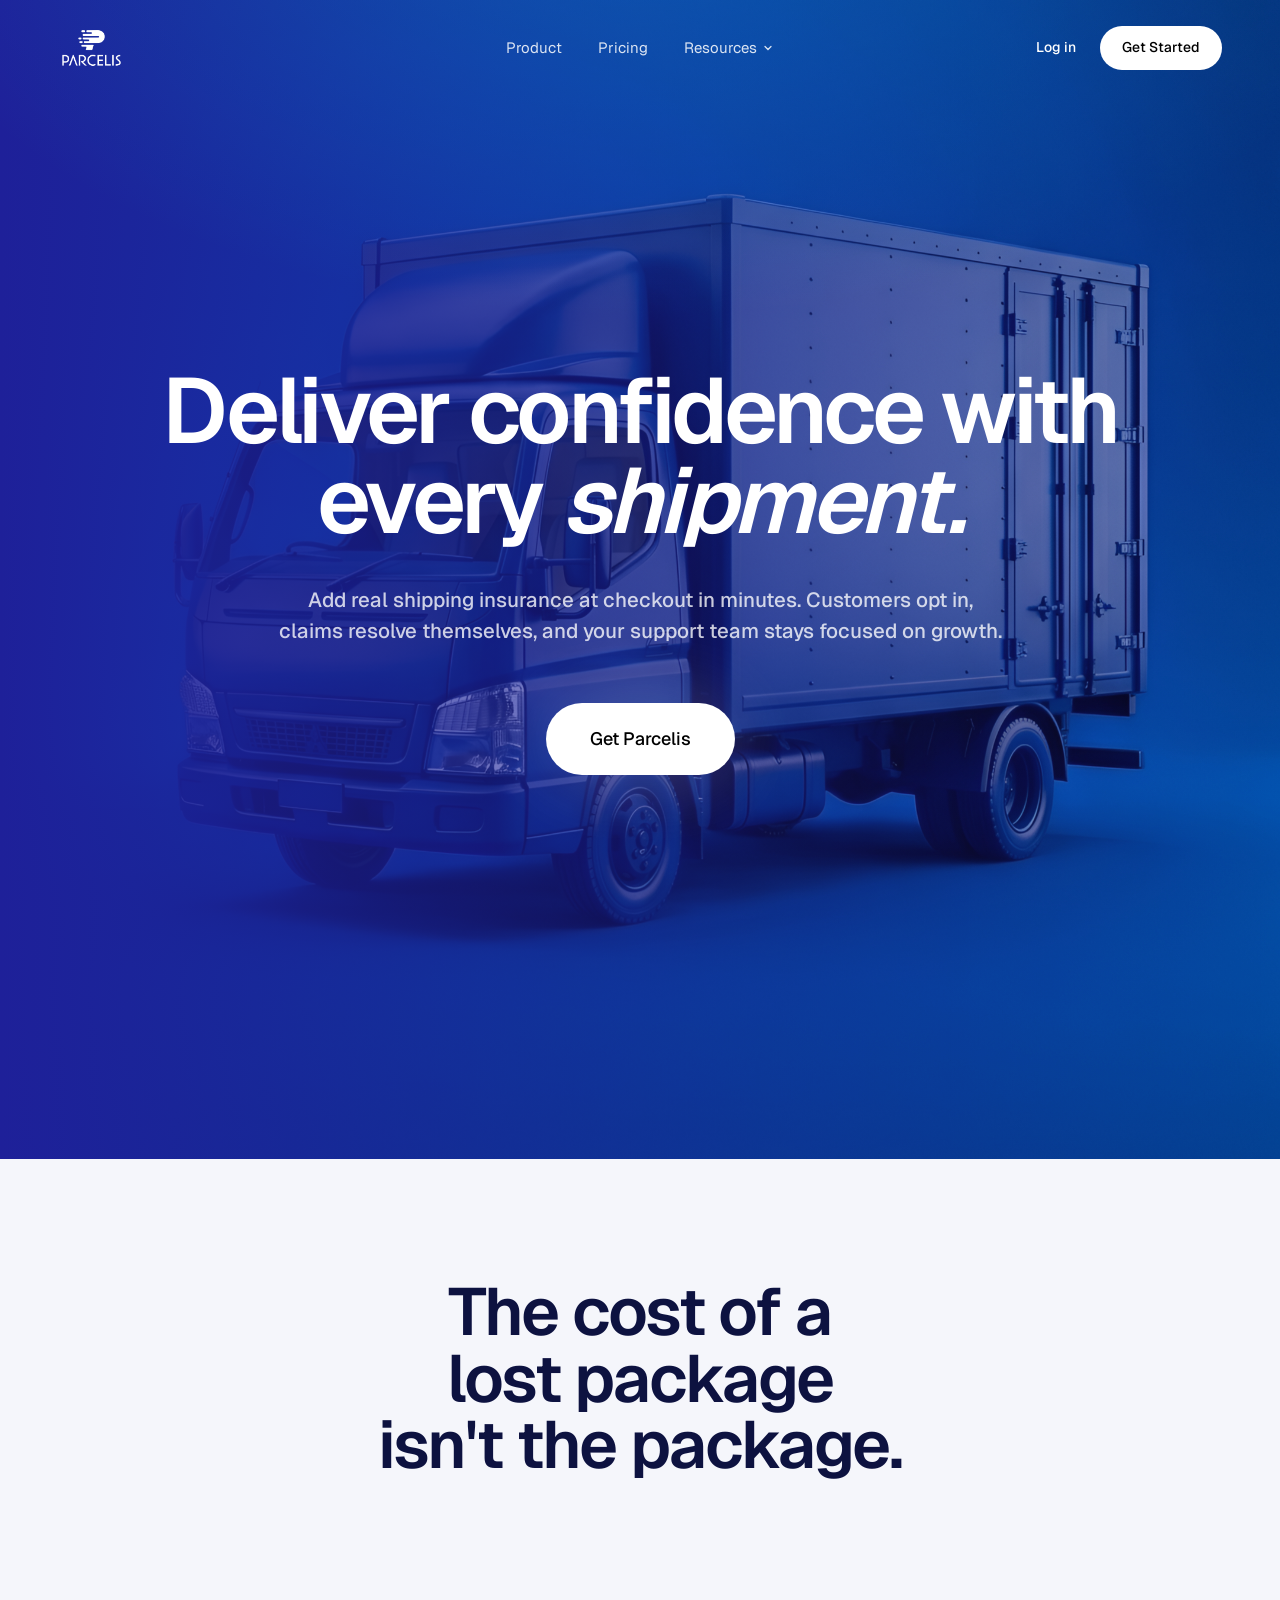
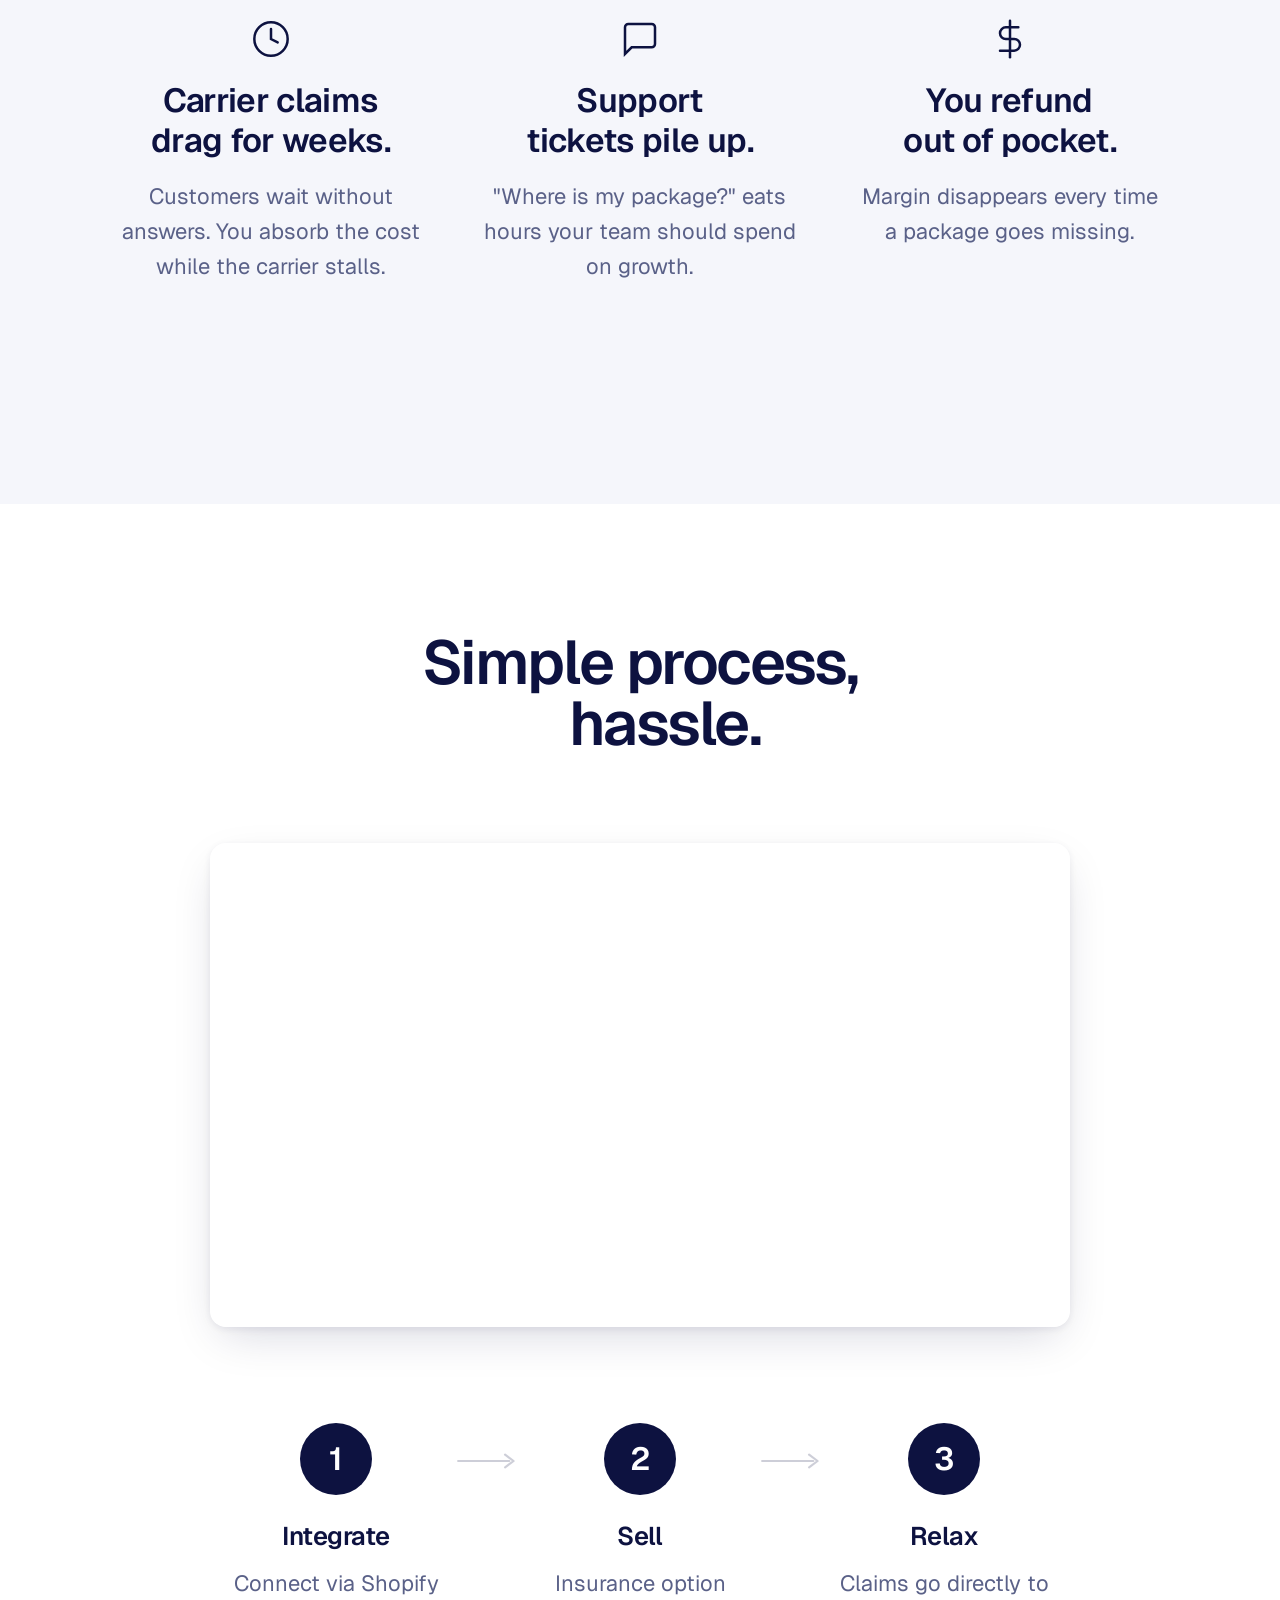
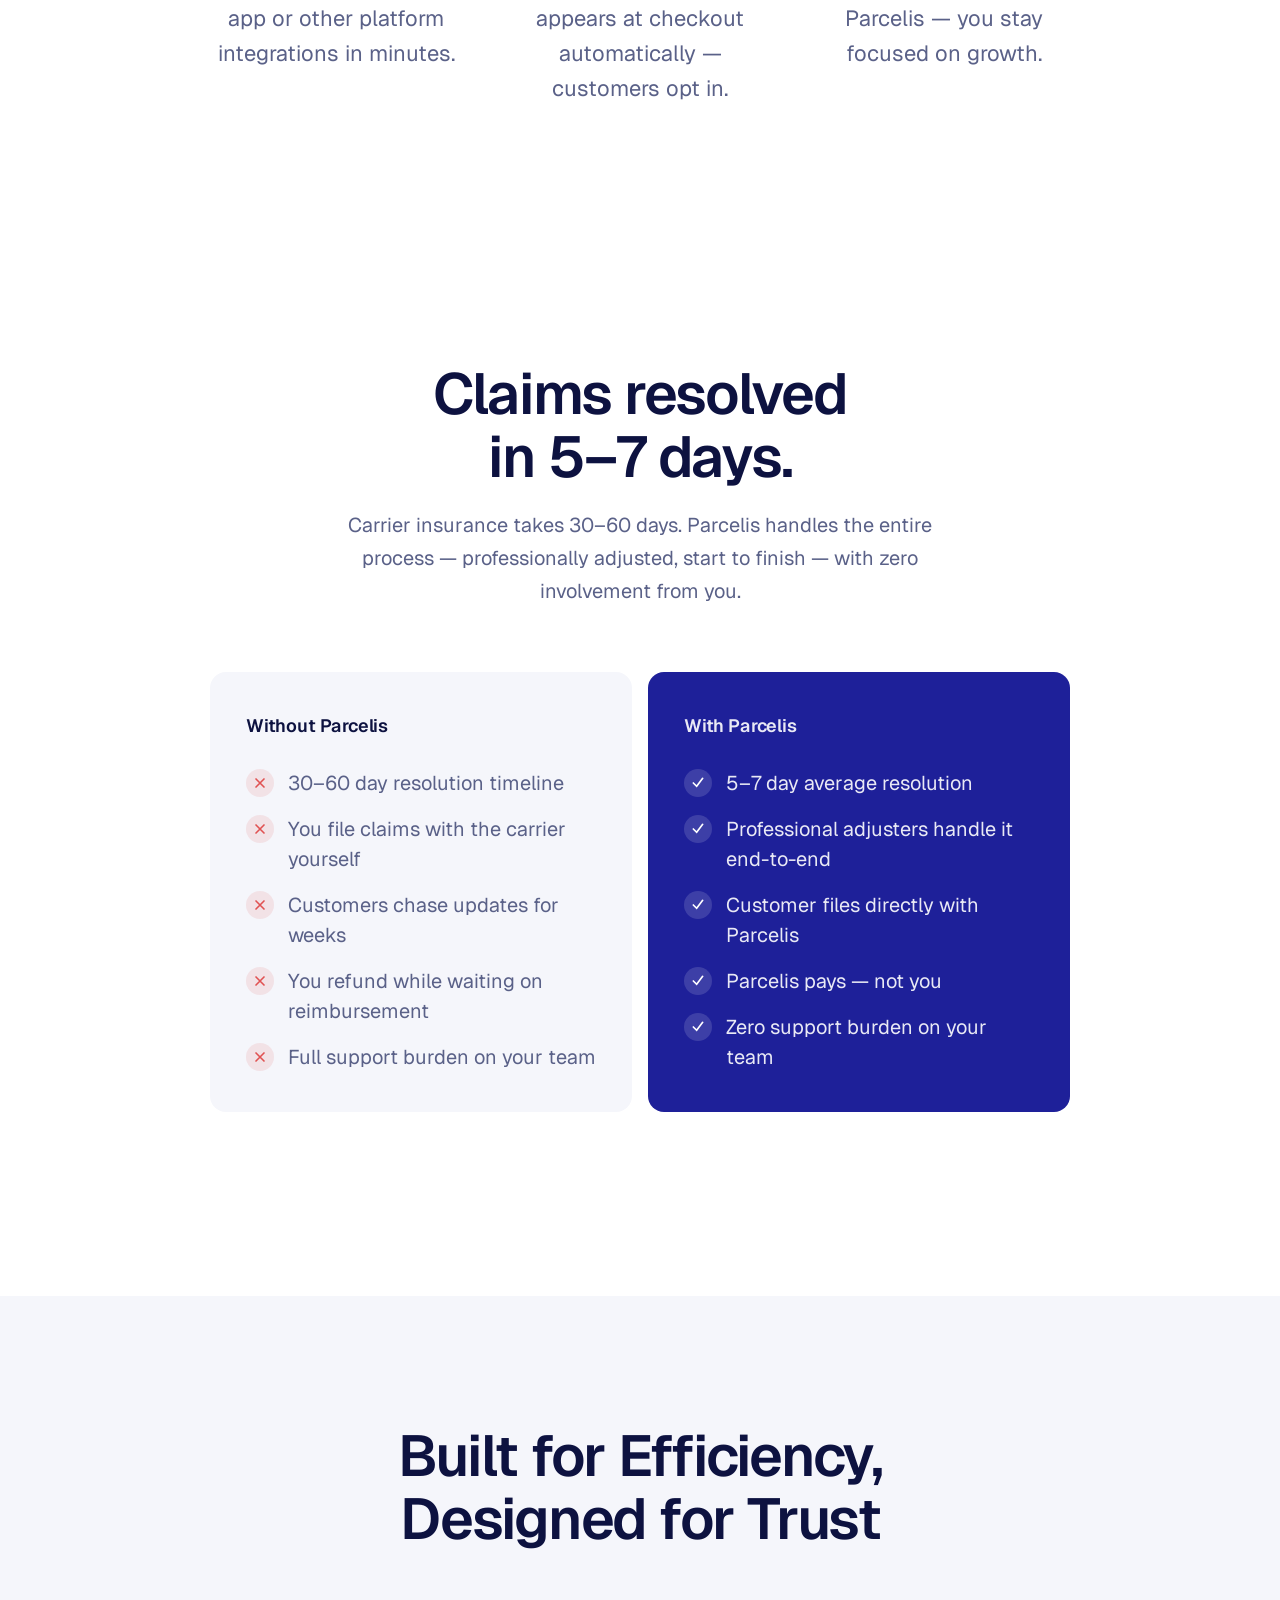
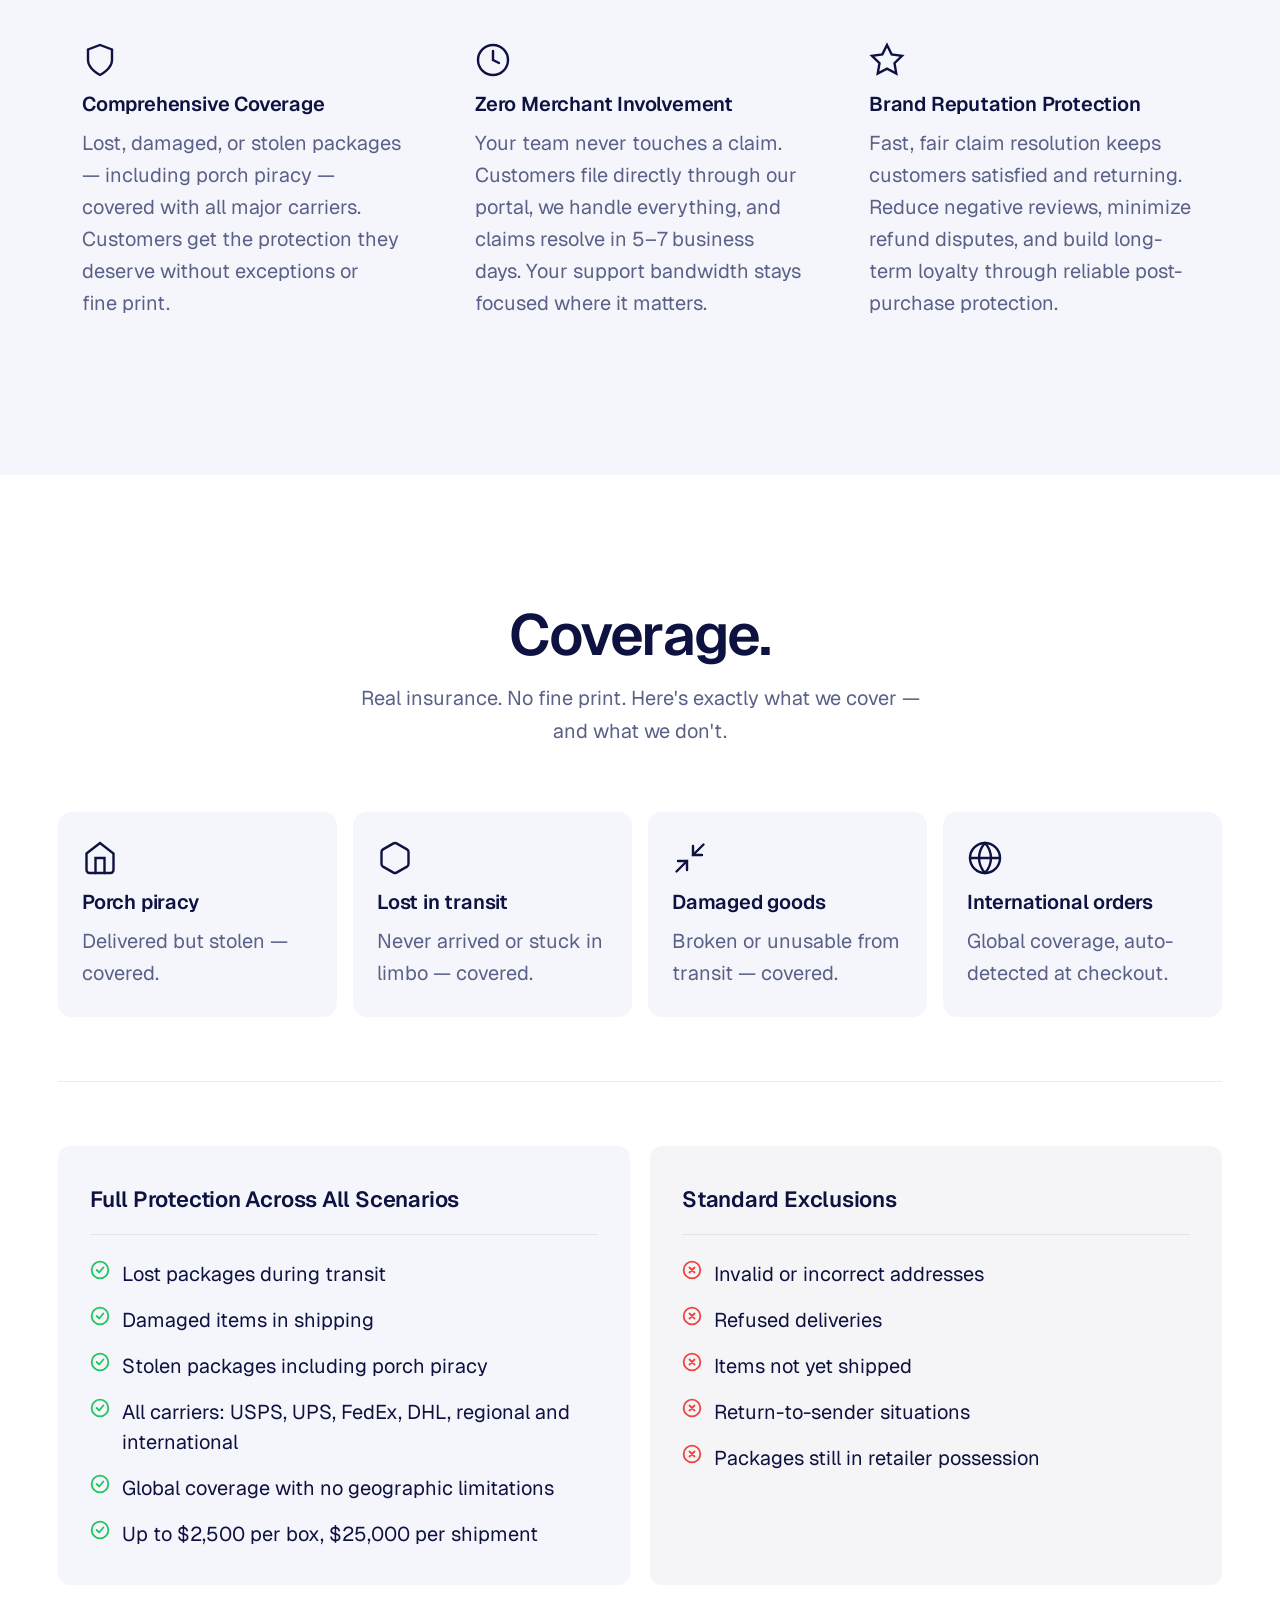
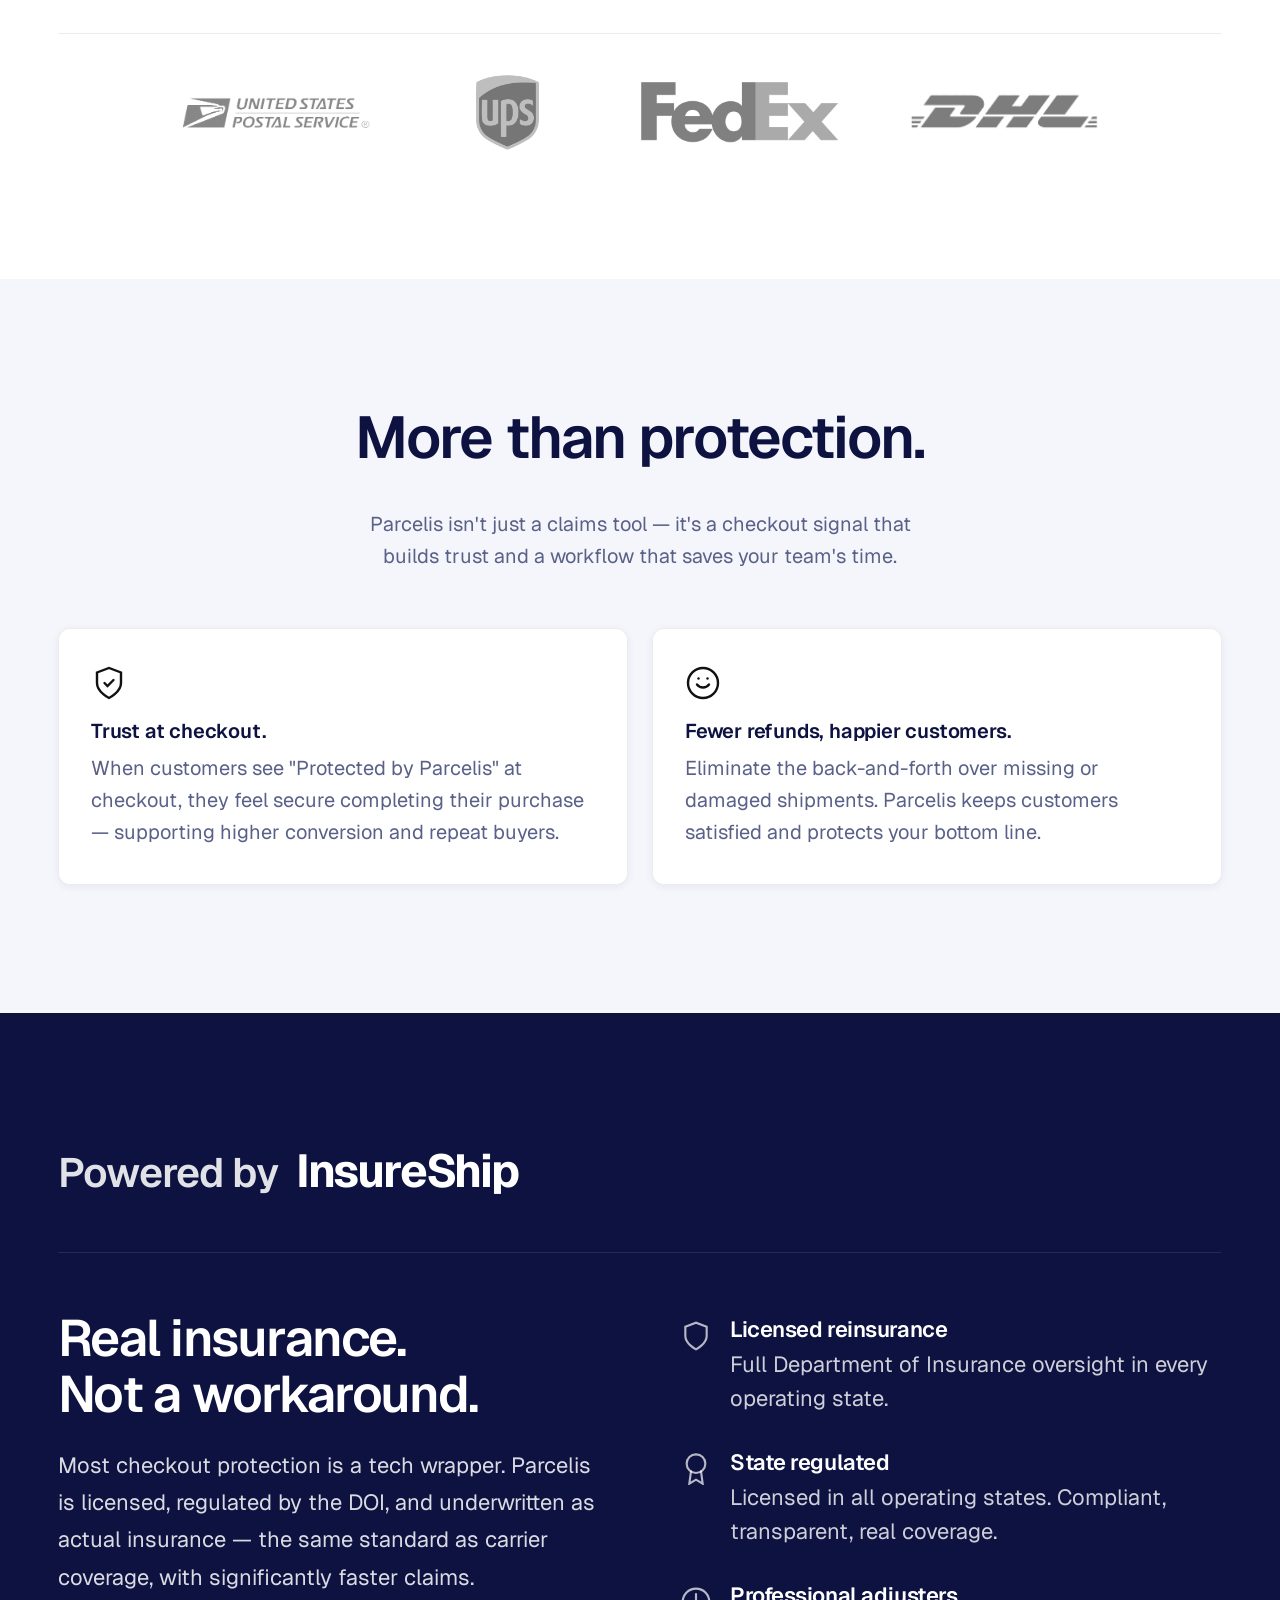
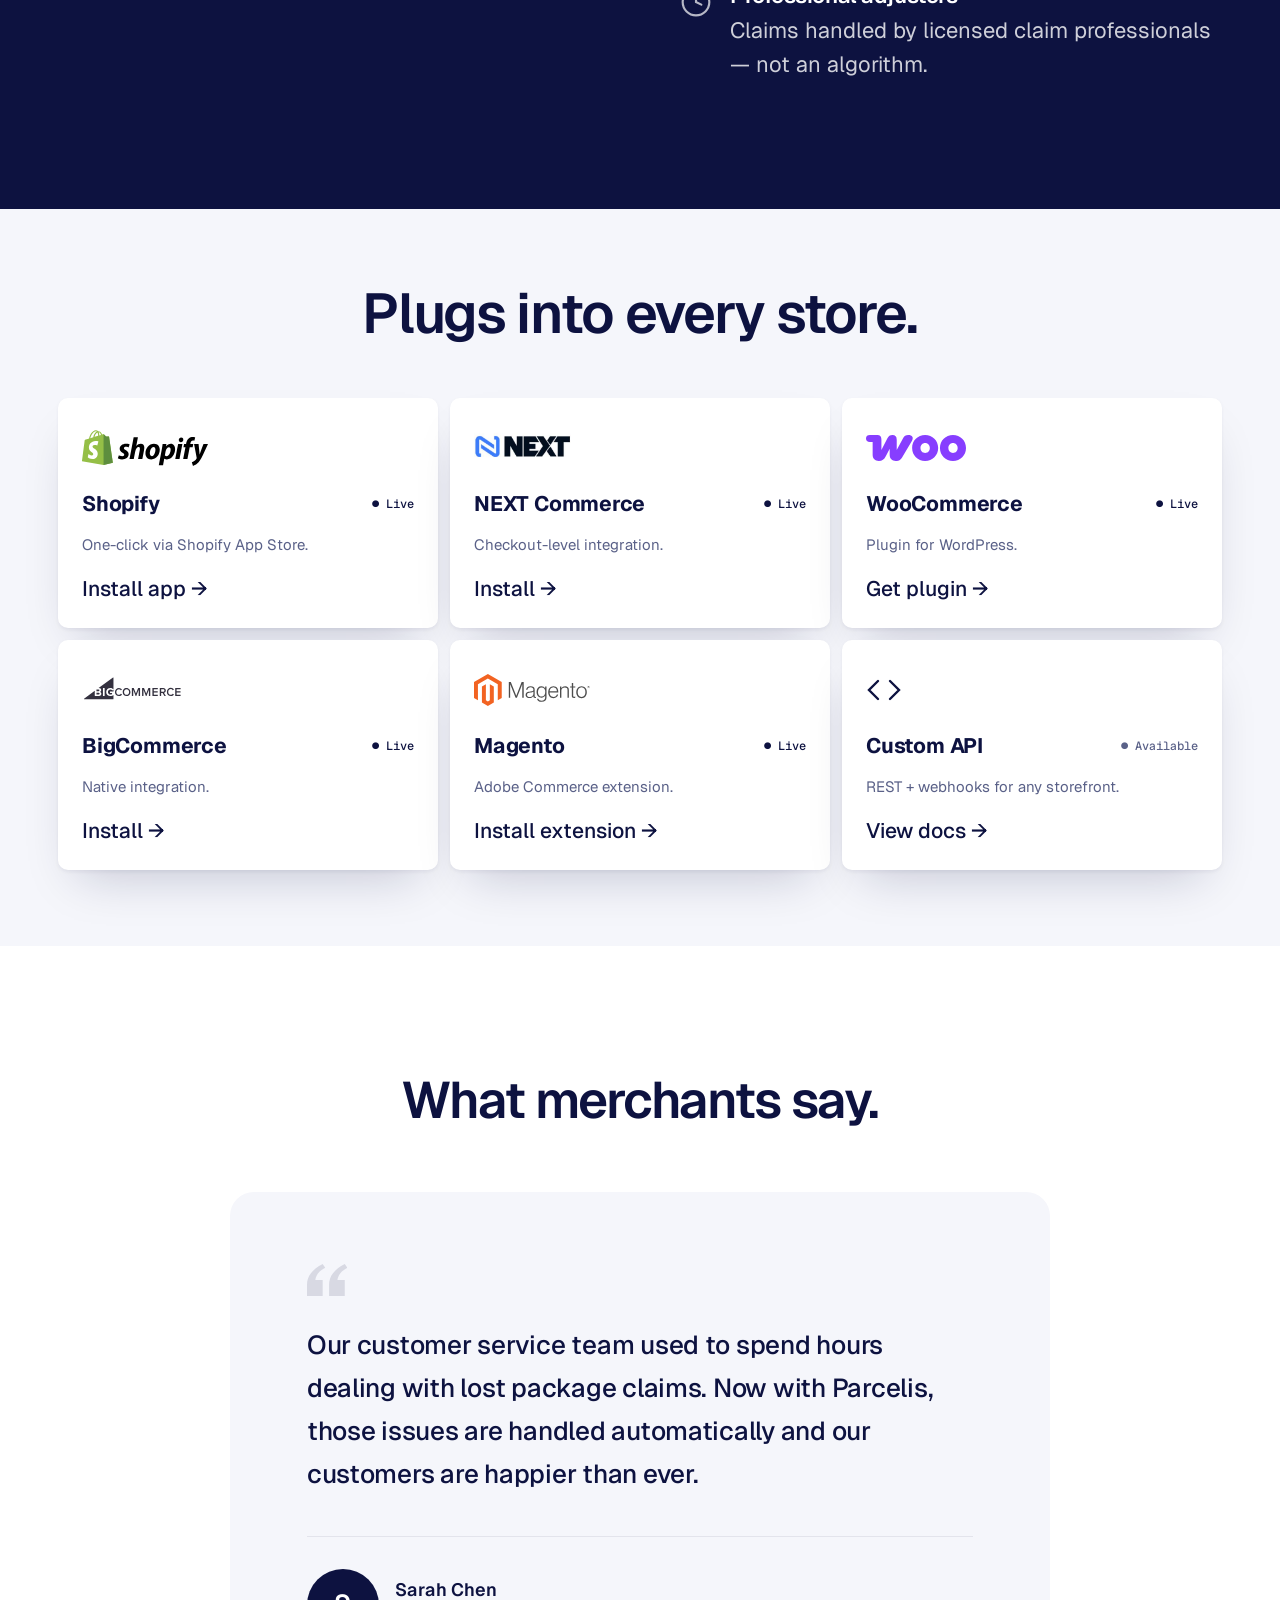
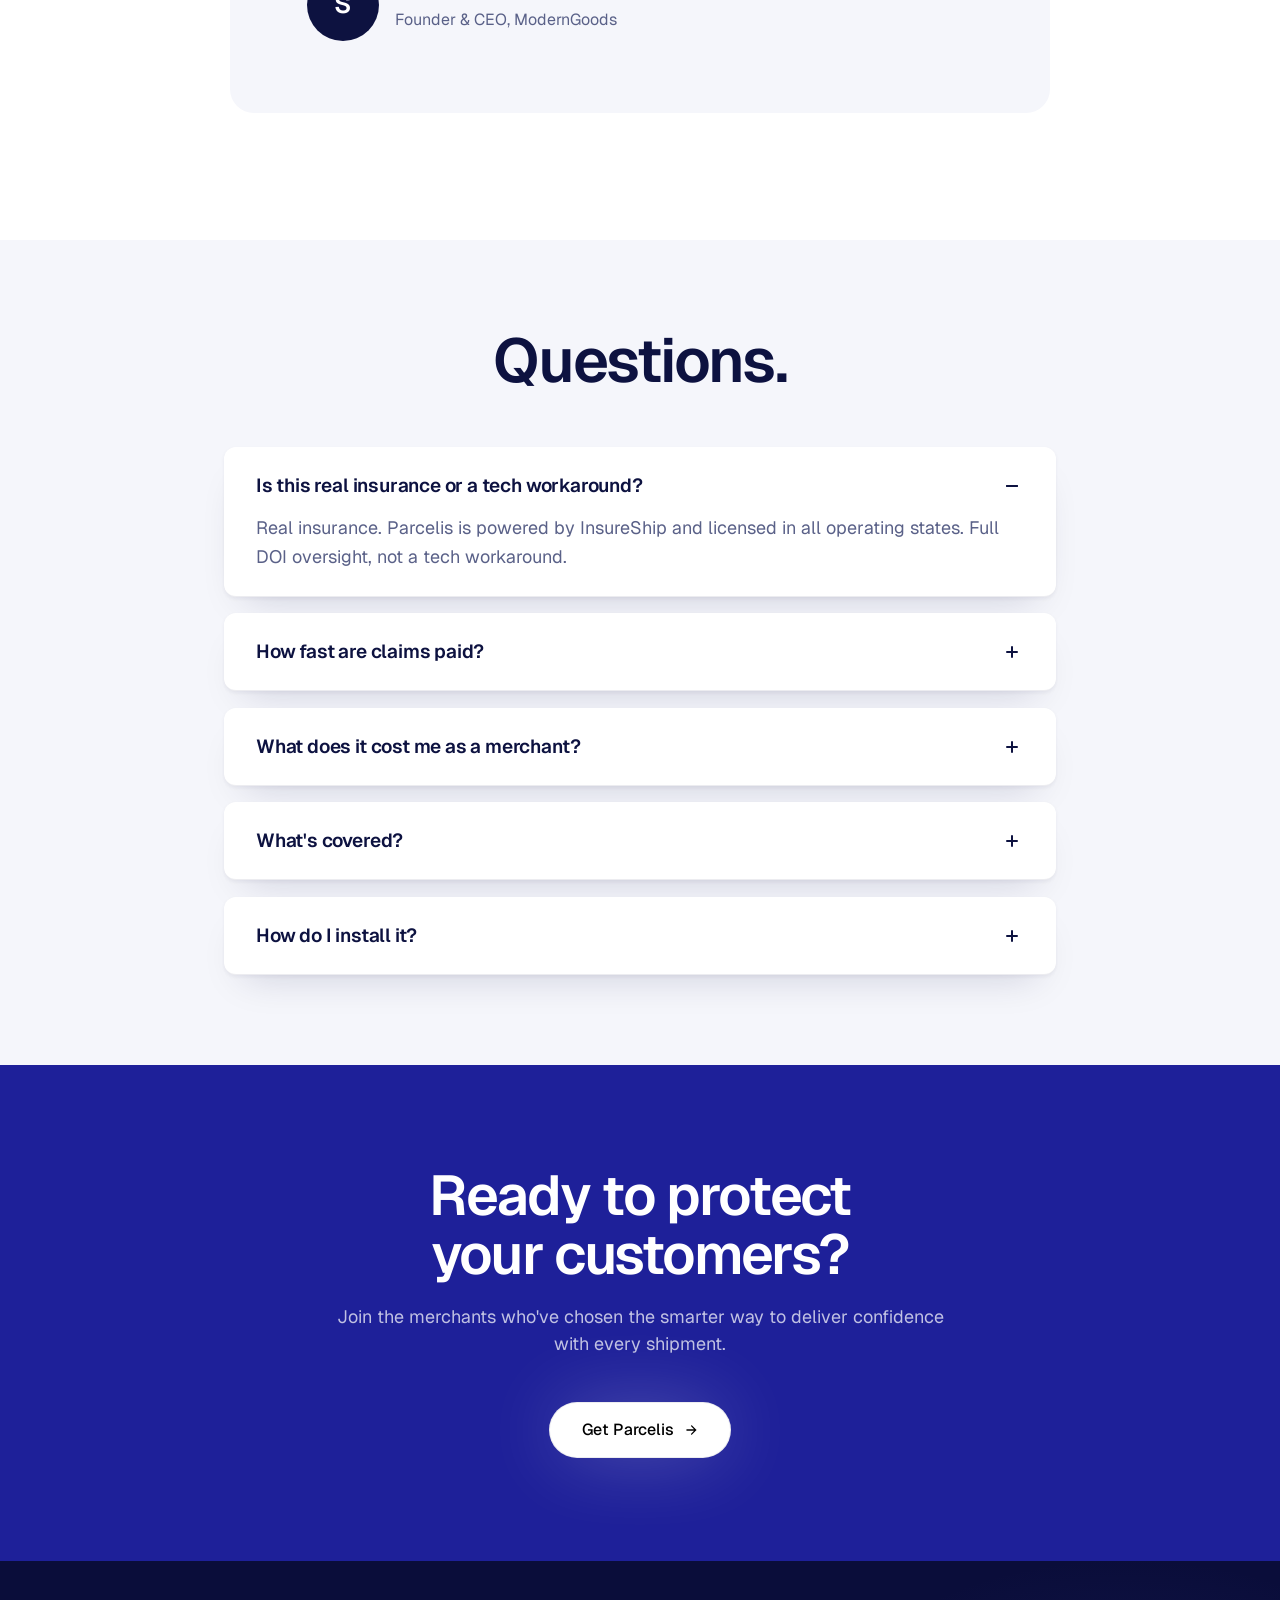
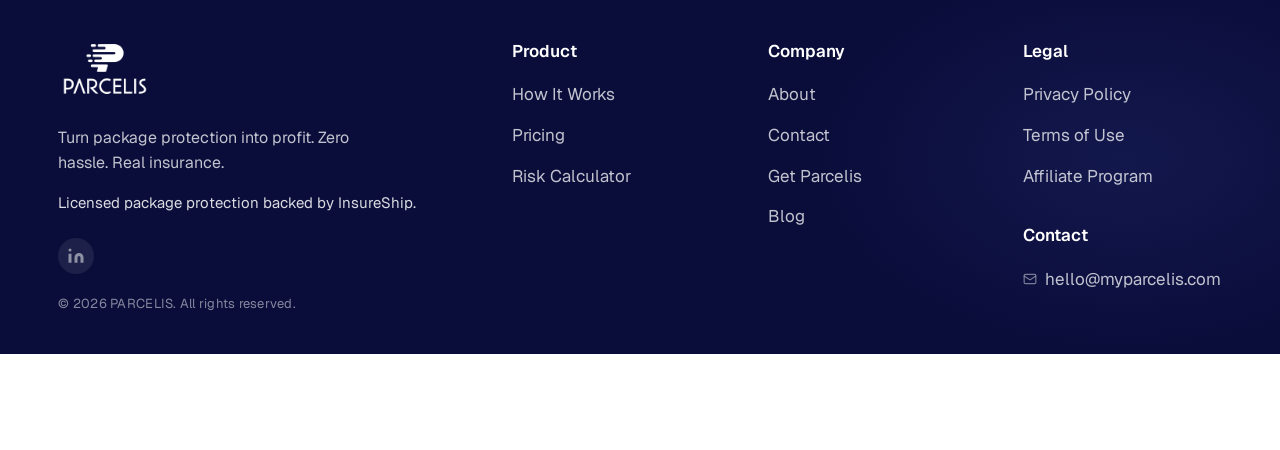
==== commit 60673845: "Restore two-column coverage grid: inclusions + exclusions" ====
--- a/index.html
+++ b/index.html
@@ -233,19 +233,29 @@
         <p>Global coverage, auto-detected at checkout.</p>
       </div>
     </div>
-    <div class="cov-limits-bar reveal" data-delay="5">
-      <span class="cov-limits-stat">Coverage up to <strong>$2,500 per box</strong> and <strong>$25,000 per shipment</strong>.</span>
-    </div>
     <hr class="cov-divider">
-    <div class="wc-excl reveal">
-      <div class="wc-col-title">Standard Exclusions</div>
-      <ul class="wc-list wc-excl-list">
-        <li class="wc-item"><span class="wc-ic-no"><svg width="20" height="20" viewBox="0 0 24 24" fill="none" stroke="currentColor" stroke-width="2.2" stroke-linecap="round"><circle cx="12" cy="12" r="10"/><path d="m15 9-6 6M9 9l6 6"/></svg></span>Invalid or incorrect addresses</li>
-        <li class="wc-item"><span class="wc-ic-no"><svg width="20" height="20" viewBox="0 0 24 24" fill="none" stroke="currentColor" stroke-width="2.2" stroke-linecap="round"><circle cx="12" cy="12" r="10"/><path d="m15 9-6 6M9 9l6 6"/></svg></span>Refused deliveries</li>
-        <li class="wc-item"><span class="wc-ic-no"><svg width="20" height="20" viewBox="0 0 24 24" fill="none" stroke="currentColor" stroke-width="2.2" stroke-linecap="round"><circle cx="12" cy="12" r="10"/><path d="m15 9-6 6M9 9l6 6"/></svg></span>Items not yet shipped</li>
-        <li class="wc-item"><span class="wc-ic-no"><svg width="20" height="20" viewBox="0 0 24 24" fill="none" stroke="currentColor" stroke-width="2.2" stroke-linecap="round"><circle cx="12" cy="12" r="10"/><path d="m15 9-6 6M9 9l6 6"/></svg></span>Return-to-sender situations</li>
-        <li class="wc-item"><span class="wc-ic-no"><svg width="20" height="20" viewBox="0 0 24 24" fill="none" stroke="currentColor" stroke-width="2.2" stroke-linecap="round"><circle cx="12" cy="12" r="10"/><path d="m15 9-6 6M9 9l6 6"/></svg></span>Packages still in retailer possession</li>
-      </ul>
+    <div class="wc-grid">
+      <div class="wc-col wc-col-left reveal" data-delay="1">
+        <div class="wc-col-title">Full Protection Across All Scenarios</div>
+        <ul class="wc-list">
+          <li class="wc-item"><span class="wc-ic-yes"><svg width="20" height="20" viewBox="0 0 24 24" fill="none" stroke="currentColor" stroke-width="2.2" stroke-linecap="round"><circle cx="12" cy="12" r="10"/><path d="m8 12 3 3 5-6"/></svg></span>Lost packages during transit</li>
+          <li class="wc-item"><span class="wc-ic-yes"><svg width="20" height="20" viewBox="0 0 24 24" fill="none" stroke="currentColor" stroke-width="2.2" stroke-linecap="round"><circle cx="12" cy="12" r="10"/><path d="m8 12 3 3 5-6"/></svg></span>Damaged items in shipping</li>
+          <li class="wc-item"><span class="wc-ic-yes"><svg width="20" height="20" viewBox="0 0 24 24" fill="none" stroke="currentColor" stroke-width="2.2" stroke-linecap="round"><circle cx="12" cy="12" r="10"/><path d="m8 12 3 3 5-6"/></svg></span>Stolen packages including porch piracy</li>
+          <li class="wc-item"><span class="wc-ic-yes"><svg width="20" height="20" viewBox="0 0 24 24" fill="none" stroke="currentColor" stroke-width="2.2" stroke-linecap="round"><circle cx="12" cy="12" r="10"/><path d="m8 12 3 3 5-6"/></svg></span>All carriers: USPS, UPS, FedEx, DHL, regional and international</li>
+          <li class="wc-item"><span class="wc-ic-yes"><svg width="20" height="20" viewBox="0 0 24 24" fill="none" stroke="currentColor" stroke-width="2.2" stroke-linecap="round"><circle cx="12" cy="12" r="10"/><path d="m8 12 3 3 5-6"/></svg></span>Global coverage with no geographic limitations</li>
+          <li class="wc-item"><span class="wc-ic-yes"><svg width="20" height="20" viewBox="0 0 24 24" fill="none" stroke="currentColor" stroke-width="2.2" stroke-linecap="round"><circle cx="12" cy="12" r="10"/><path d="m8 12 3 3 5-6"/></svg></span>Up to $2,500 per box, $25,000 per shipment</li>
+        </ul>
+      </div>
+      <div class="wc-col wc-col-right reveal" data-delay="2">
+        <div class="wc-col-title">Standard Exclusions</div>
+        <ul class="wc-list">
+          <li class="wc-item"><span class="wc-ic-no"><svg width="20" height="20" viewBox="0 0 24 24" fill="none" stroke="currentColor" stroke-width="2.2" stroke-linecap="round"><circle cx="12" cy="12" r="10"/><path d="m15 9-6 6M9 9l6 6"/></svg></span>Invalid or incorrect addresses</li>
+          <li class="wc-item"><span class="wc-ic-no"><svg width="20" height="20" viewBox="0 0 24 24" fill="none" stroke="currentColor" stroke-width="2.2" stroke-linecap="round"><circle cx="12" cy="12" r="10"/><path d="m15 9-6 6M9 9l6 6"/></svg></span>Refused deliveries</li>
+          <li class="wc-item"><span class="wc-ic-no"><svg width="20" height="20" viewBox="0 0 24 24" fill="none" stroke="currentColor" stroke-width="2.2" stroke-linecap="round"><circle cx="12" cy="12" r="10"/><path d="m15 9-6 6M9 9l6 6"/></svg></span>Items not yet shipped</li>
+          <li class="wc-item"><span class="wc-ic-no"><svg width="20" height="20" viewBox="0 0 24 24" fill="none" stroke="currentColor" stroke-width="2.2" stroke-linecap="round"><circle cx="12" cy="12" r="10"/><path d="m15 9-6 6M9 9l6 6"/></svg></span>Return-to-sender situations</li>
+          <li class="wc-item"><span class="wc-ic-no"><svg width="20" height="20" viewBox="0 0 24 24" fill="none" stroke="currentColor" stroke-width="2.2" stroke-linecap="round"><circle cx="12" cy="12" r="10"/><path d="m15 9-6 6M9 9l6 6"/></svg></span>Packages still in retailer possession</li>
+        </ul>
+      </div>
     </div>
     <div class="cov-carrier-strip reveal" data-delay="5">
       <img src="assets/USPS.png" alt="USPS" class="cs-logo">
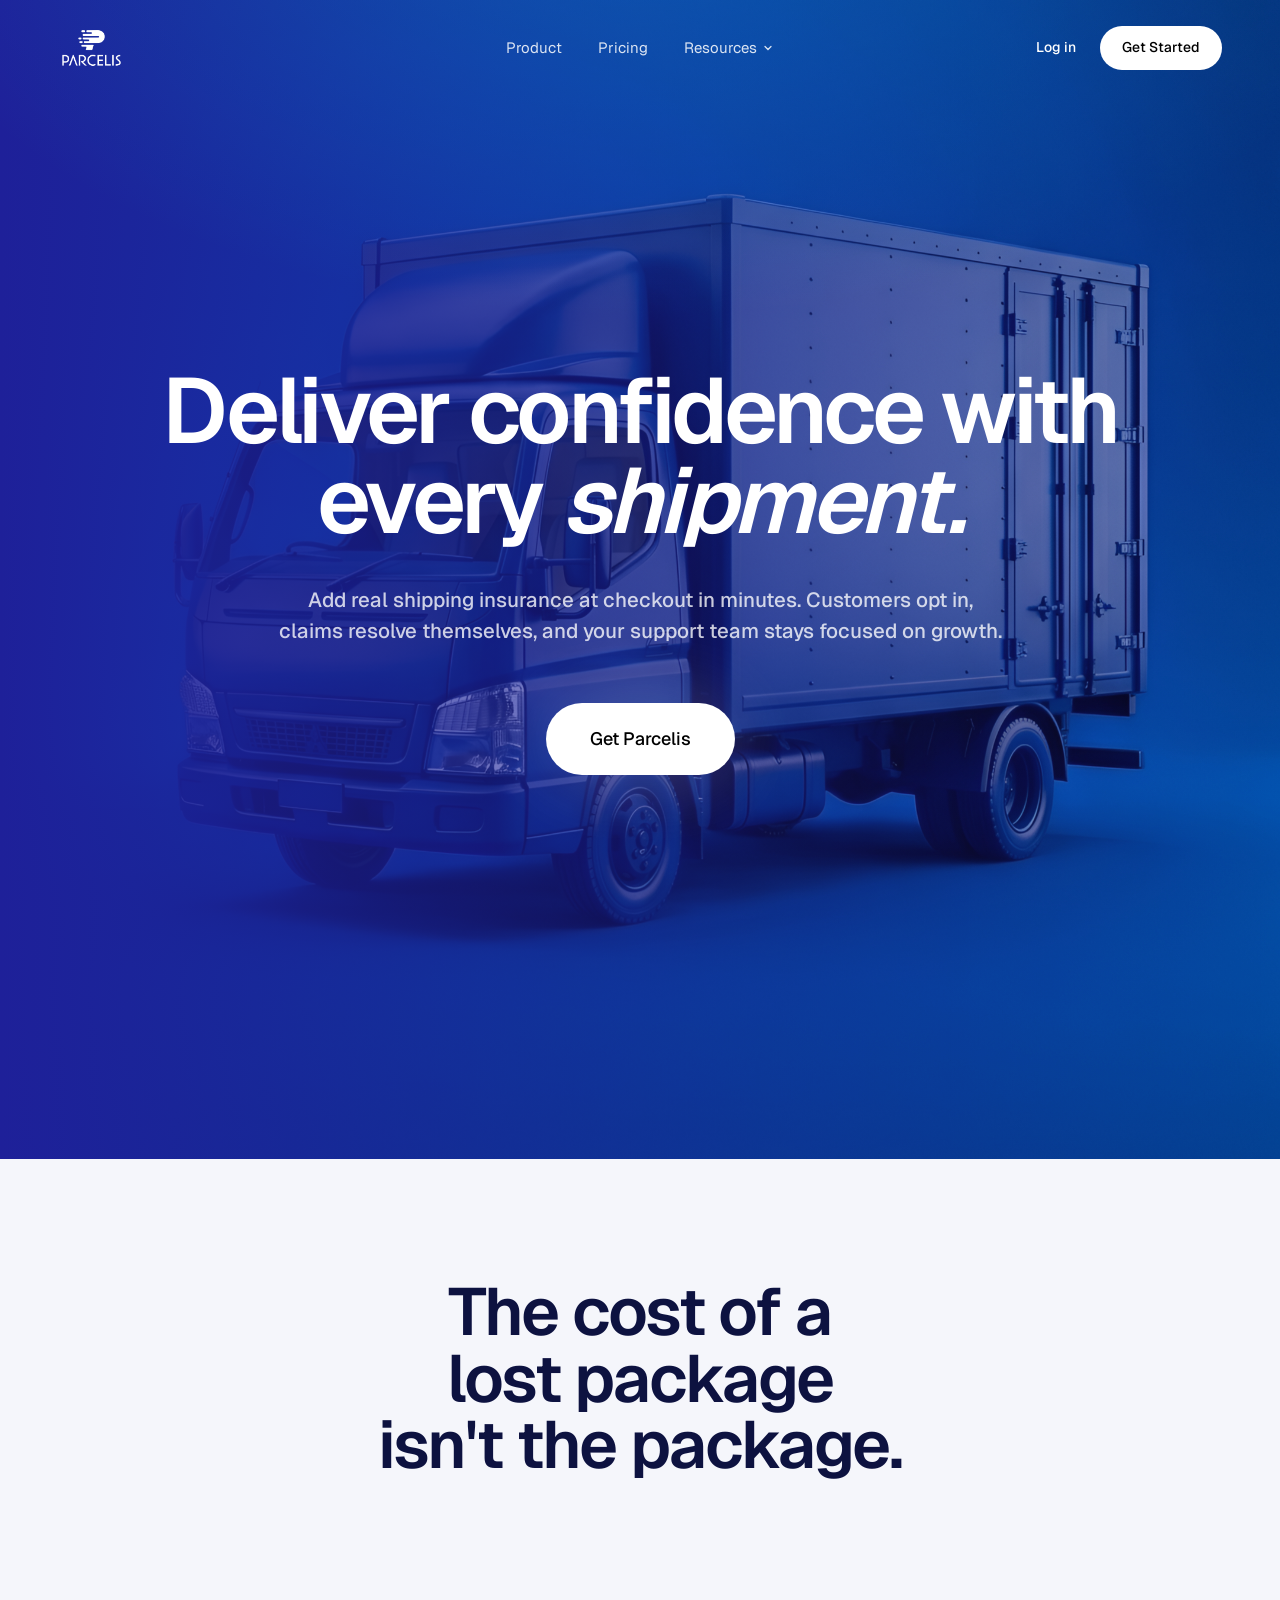
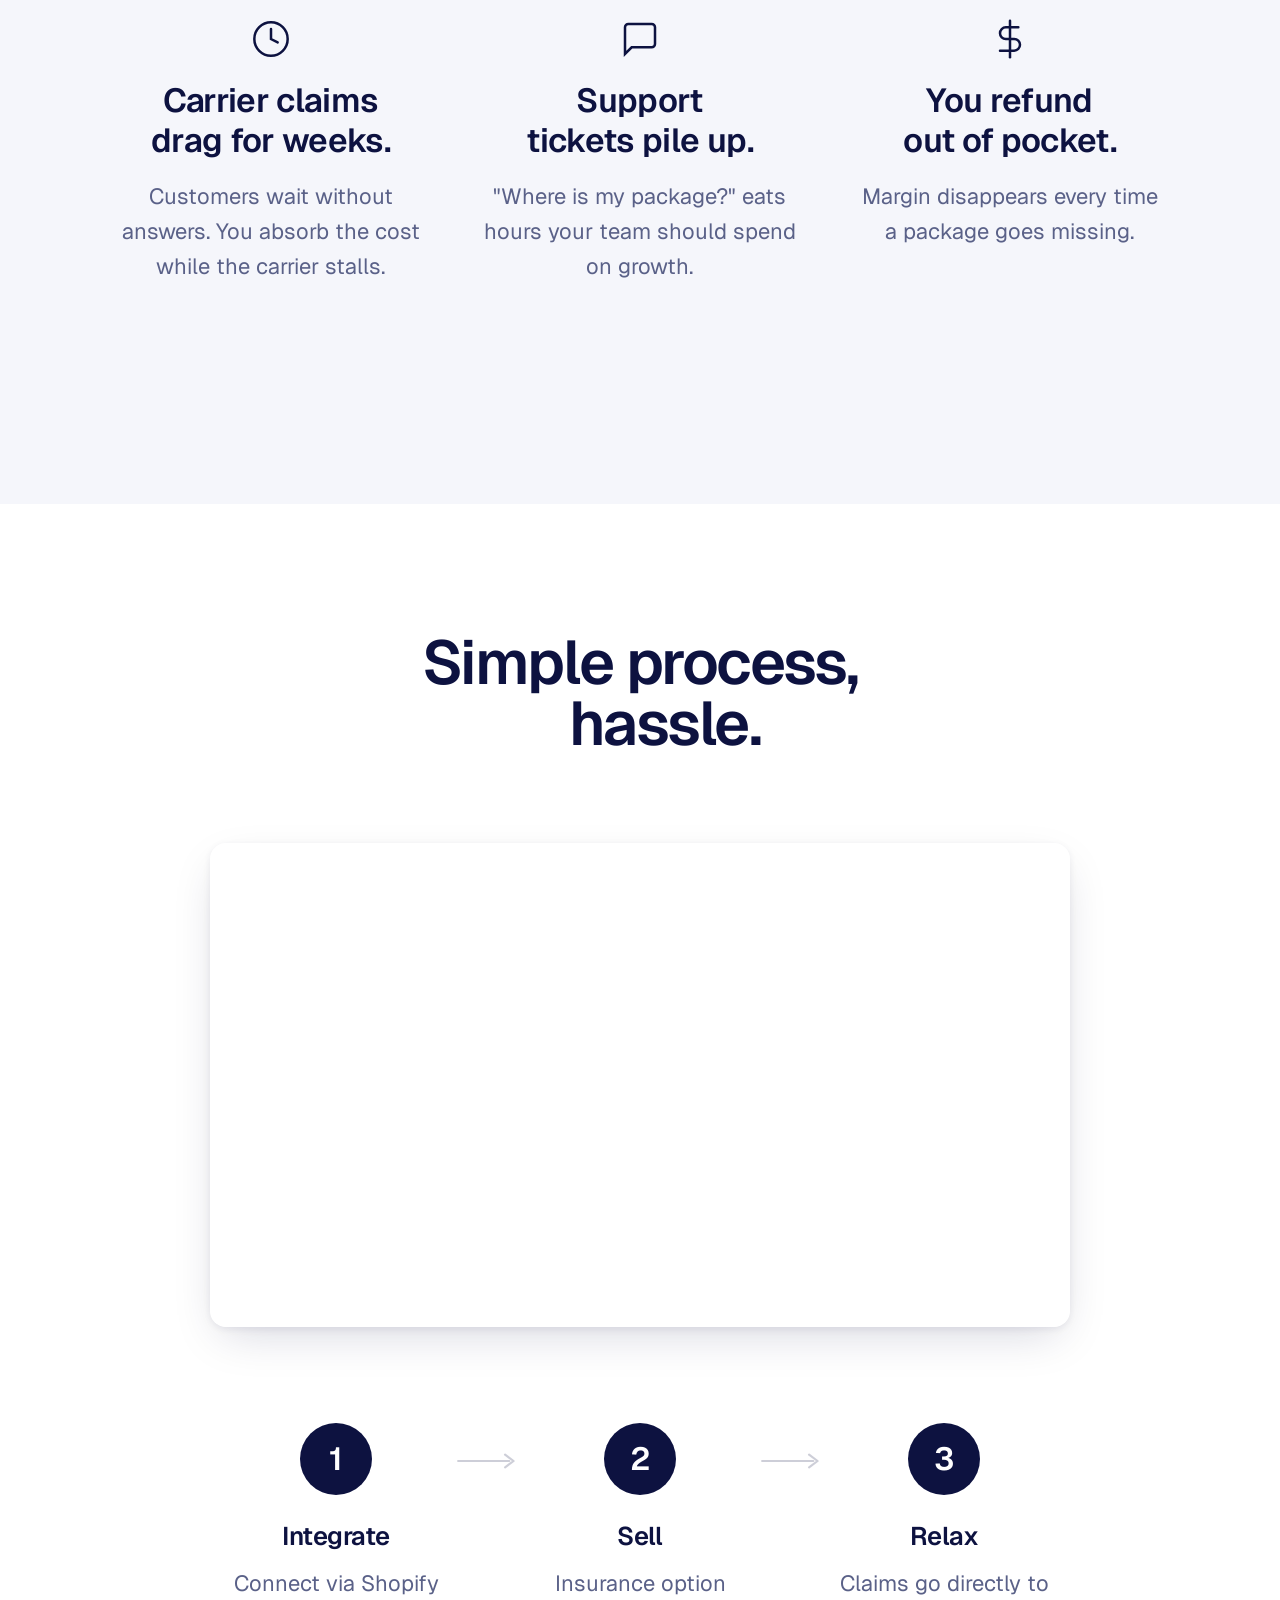
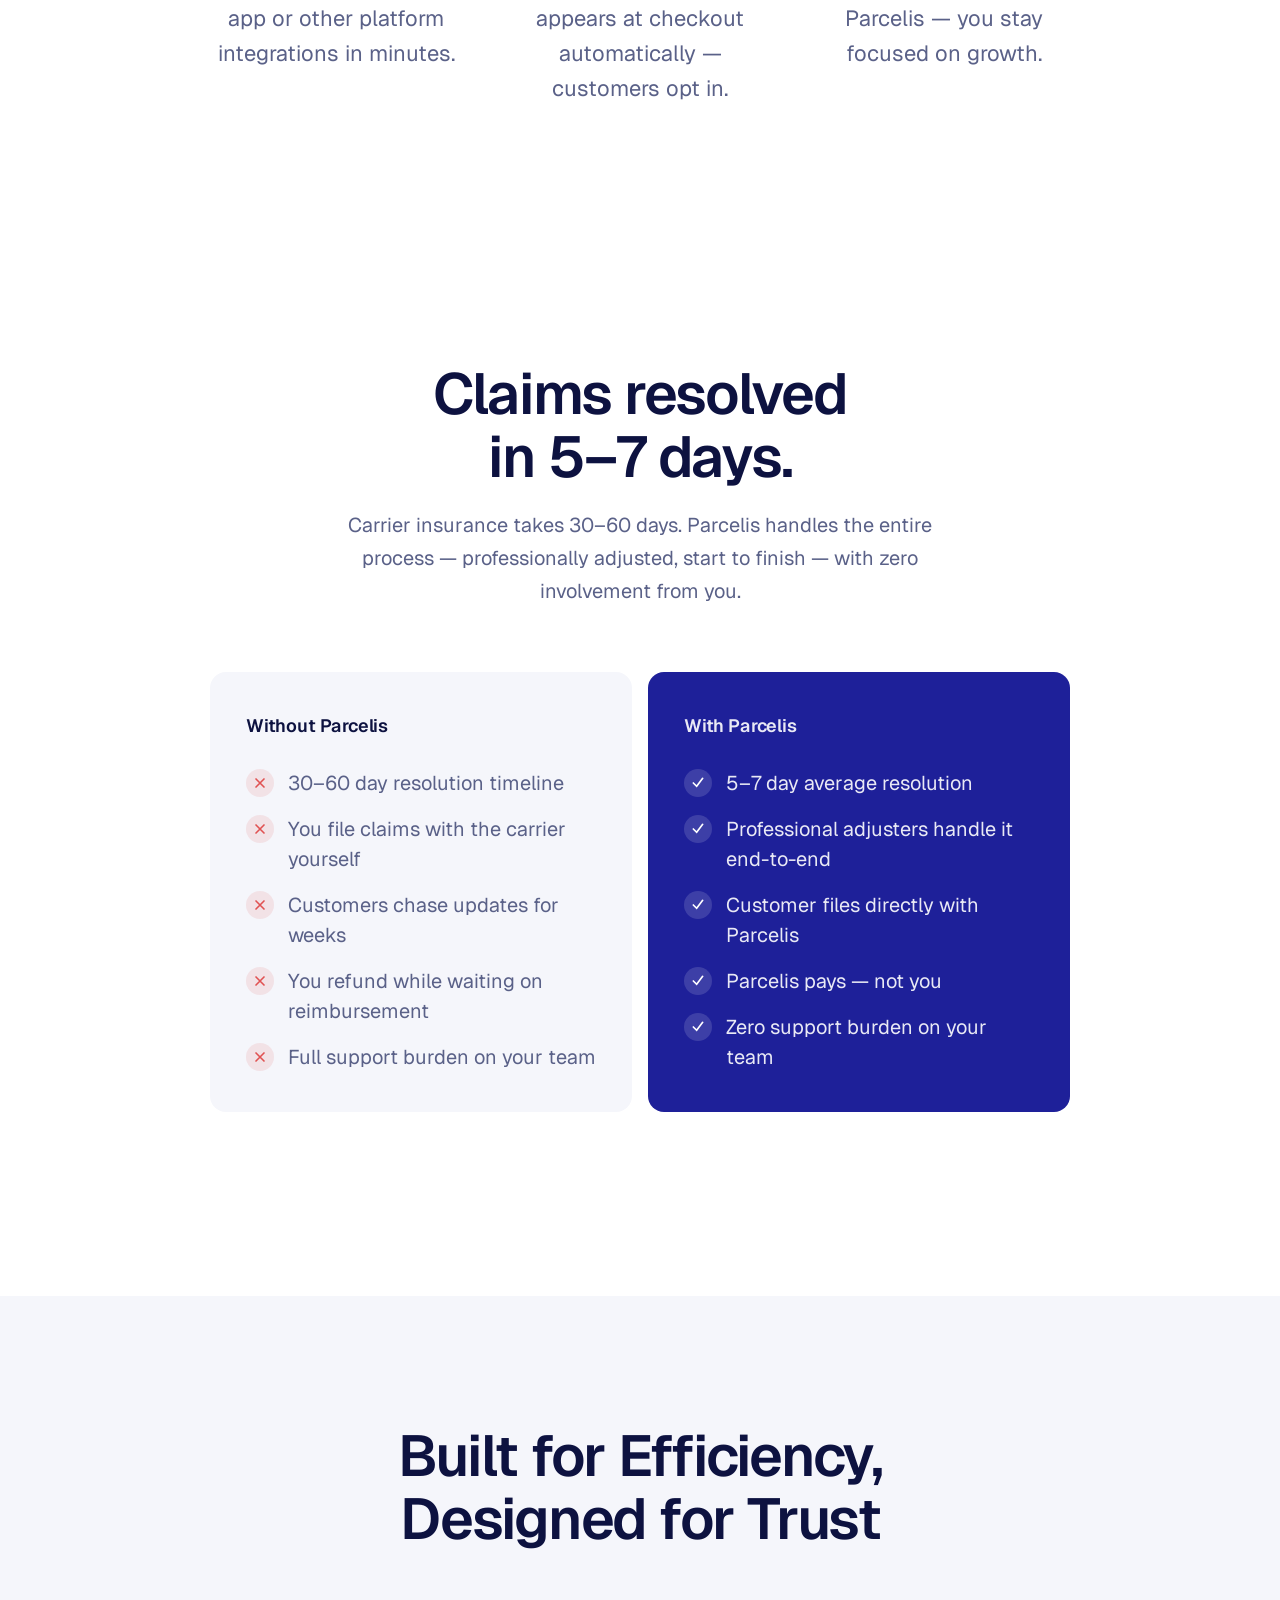
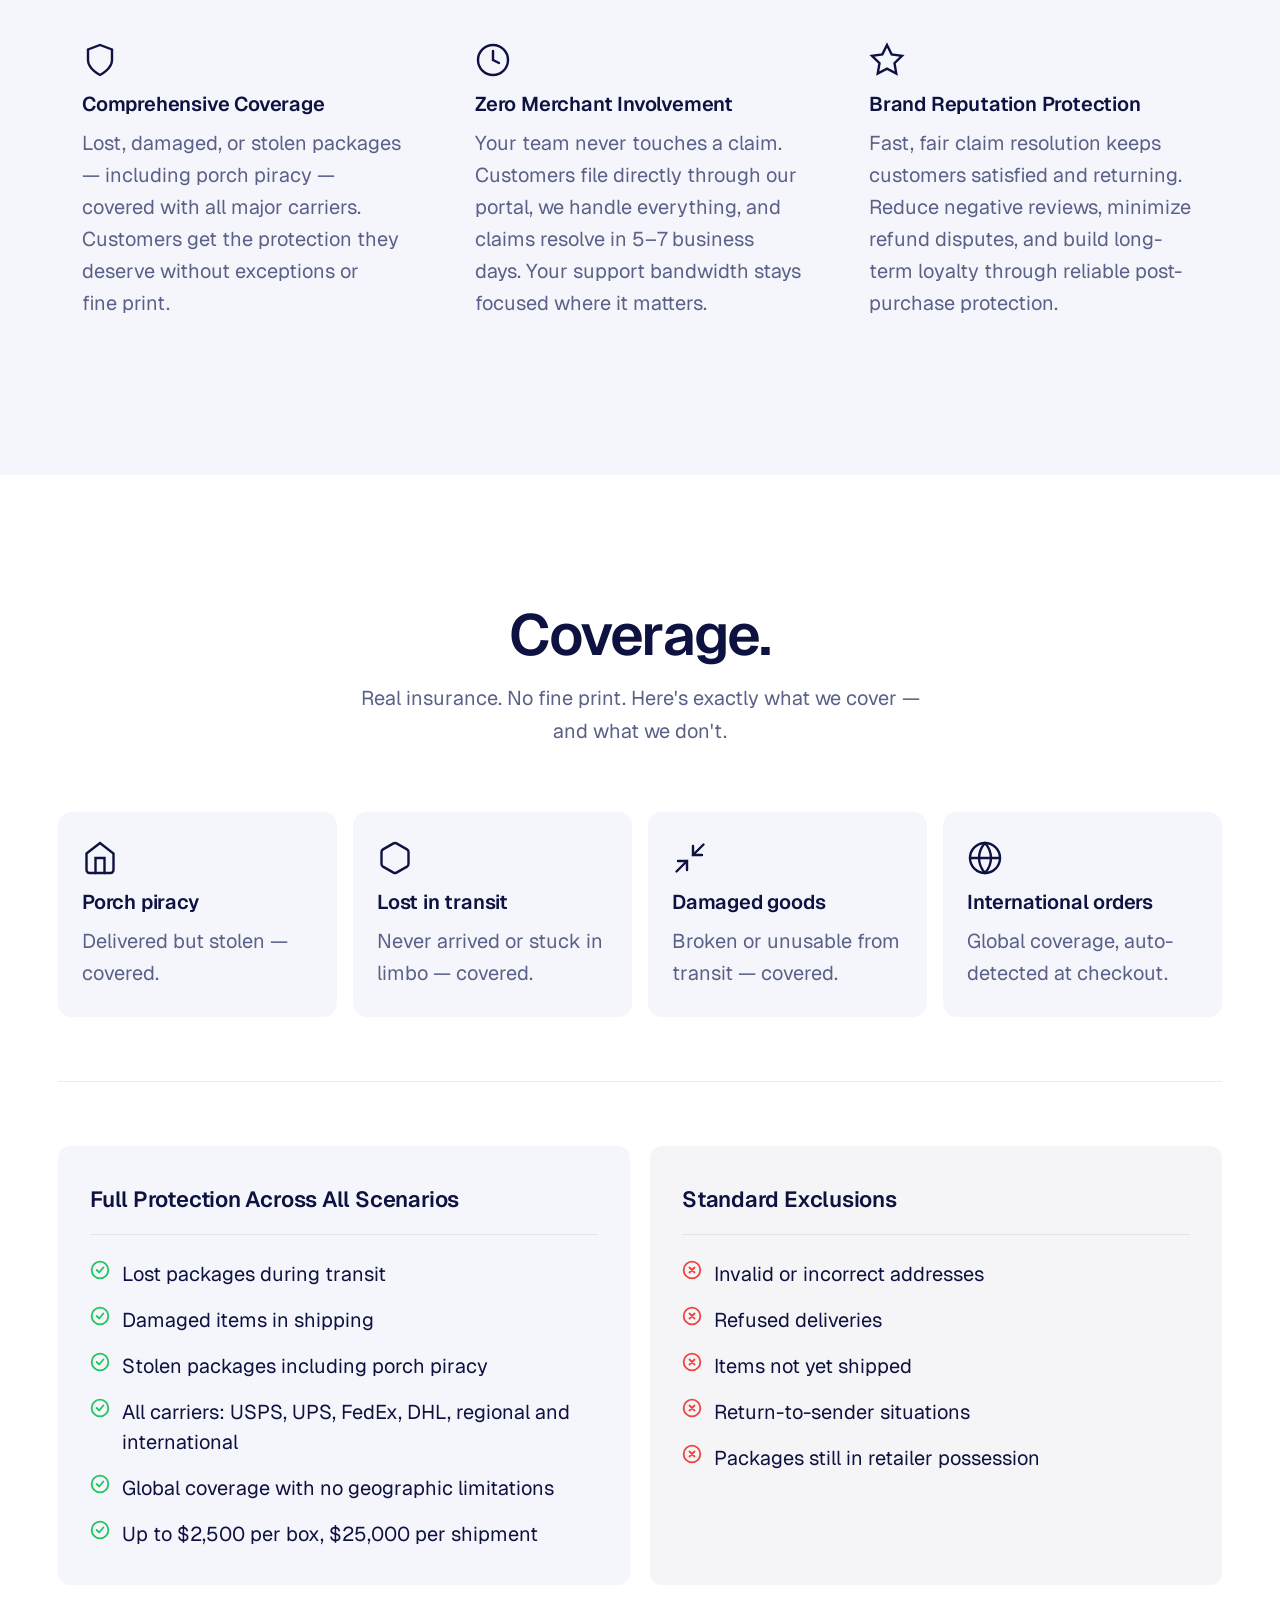
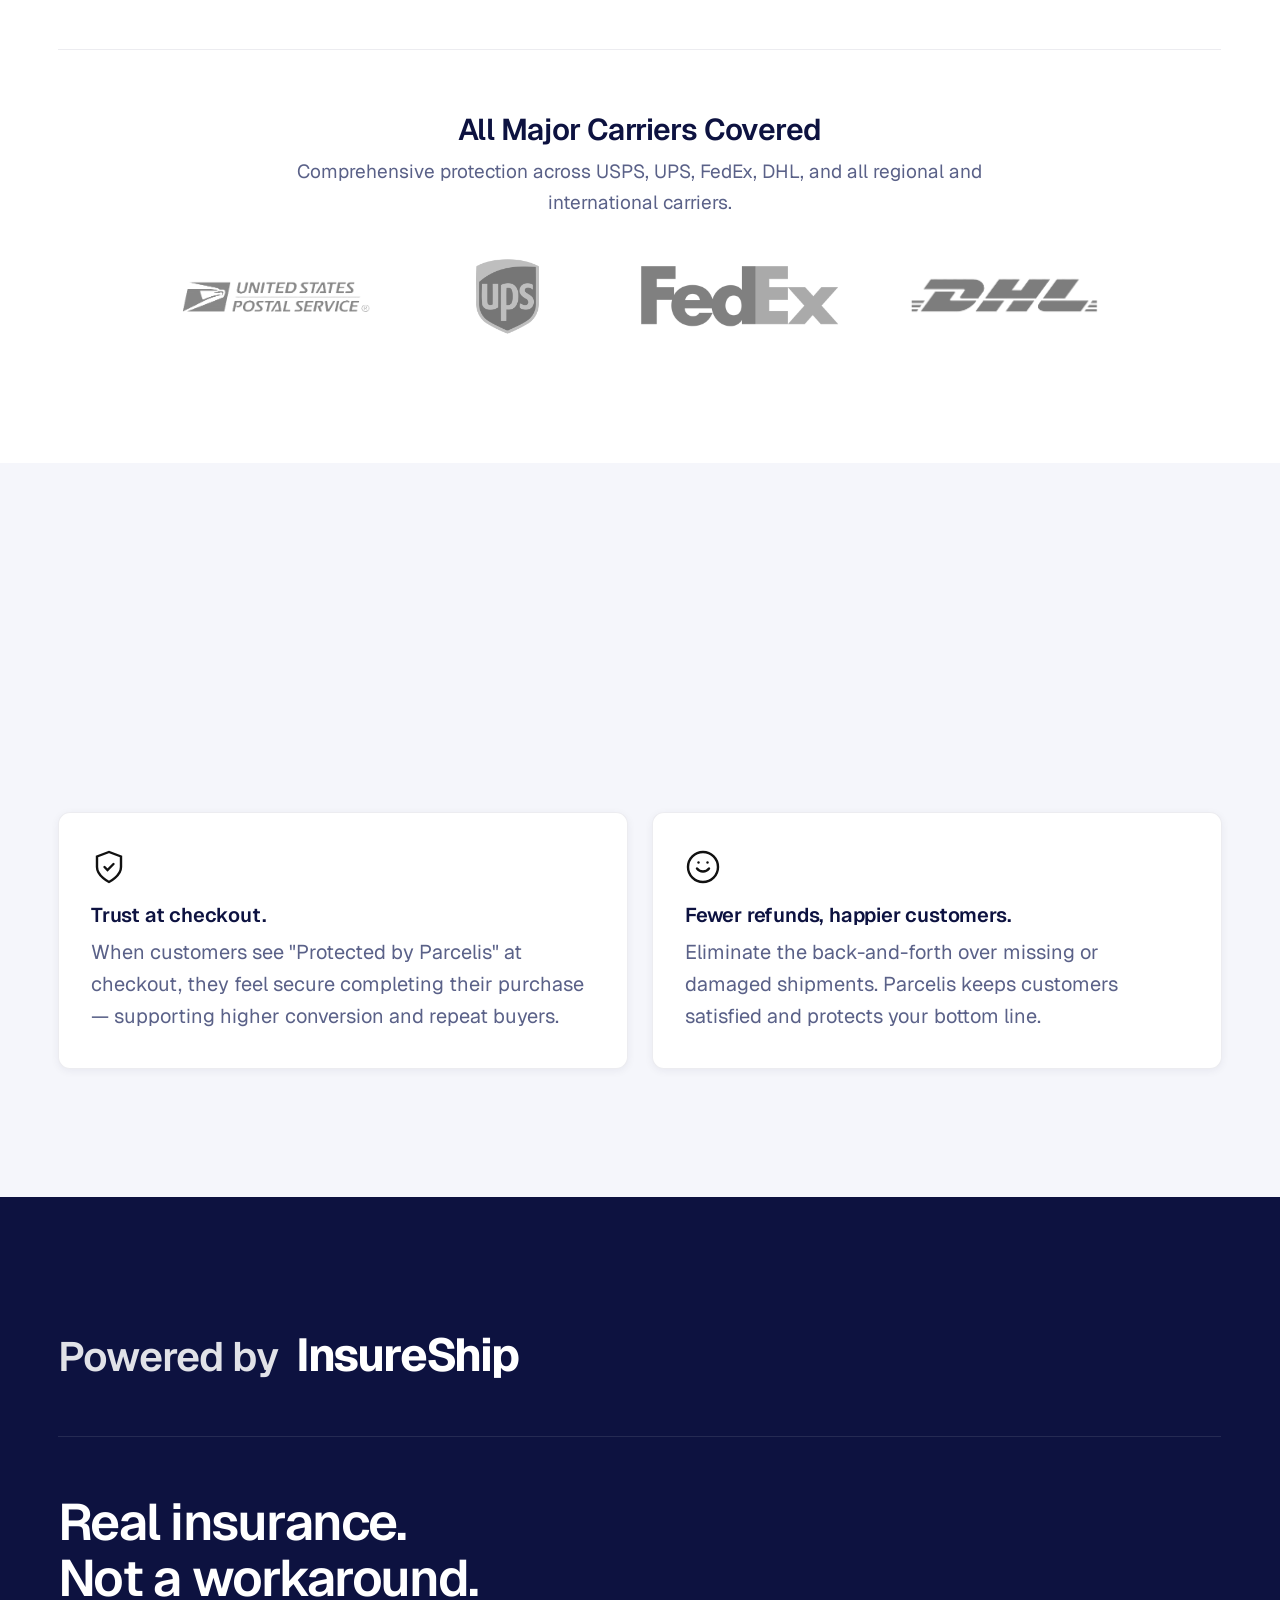
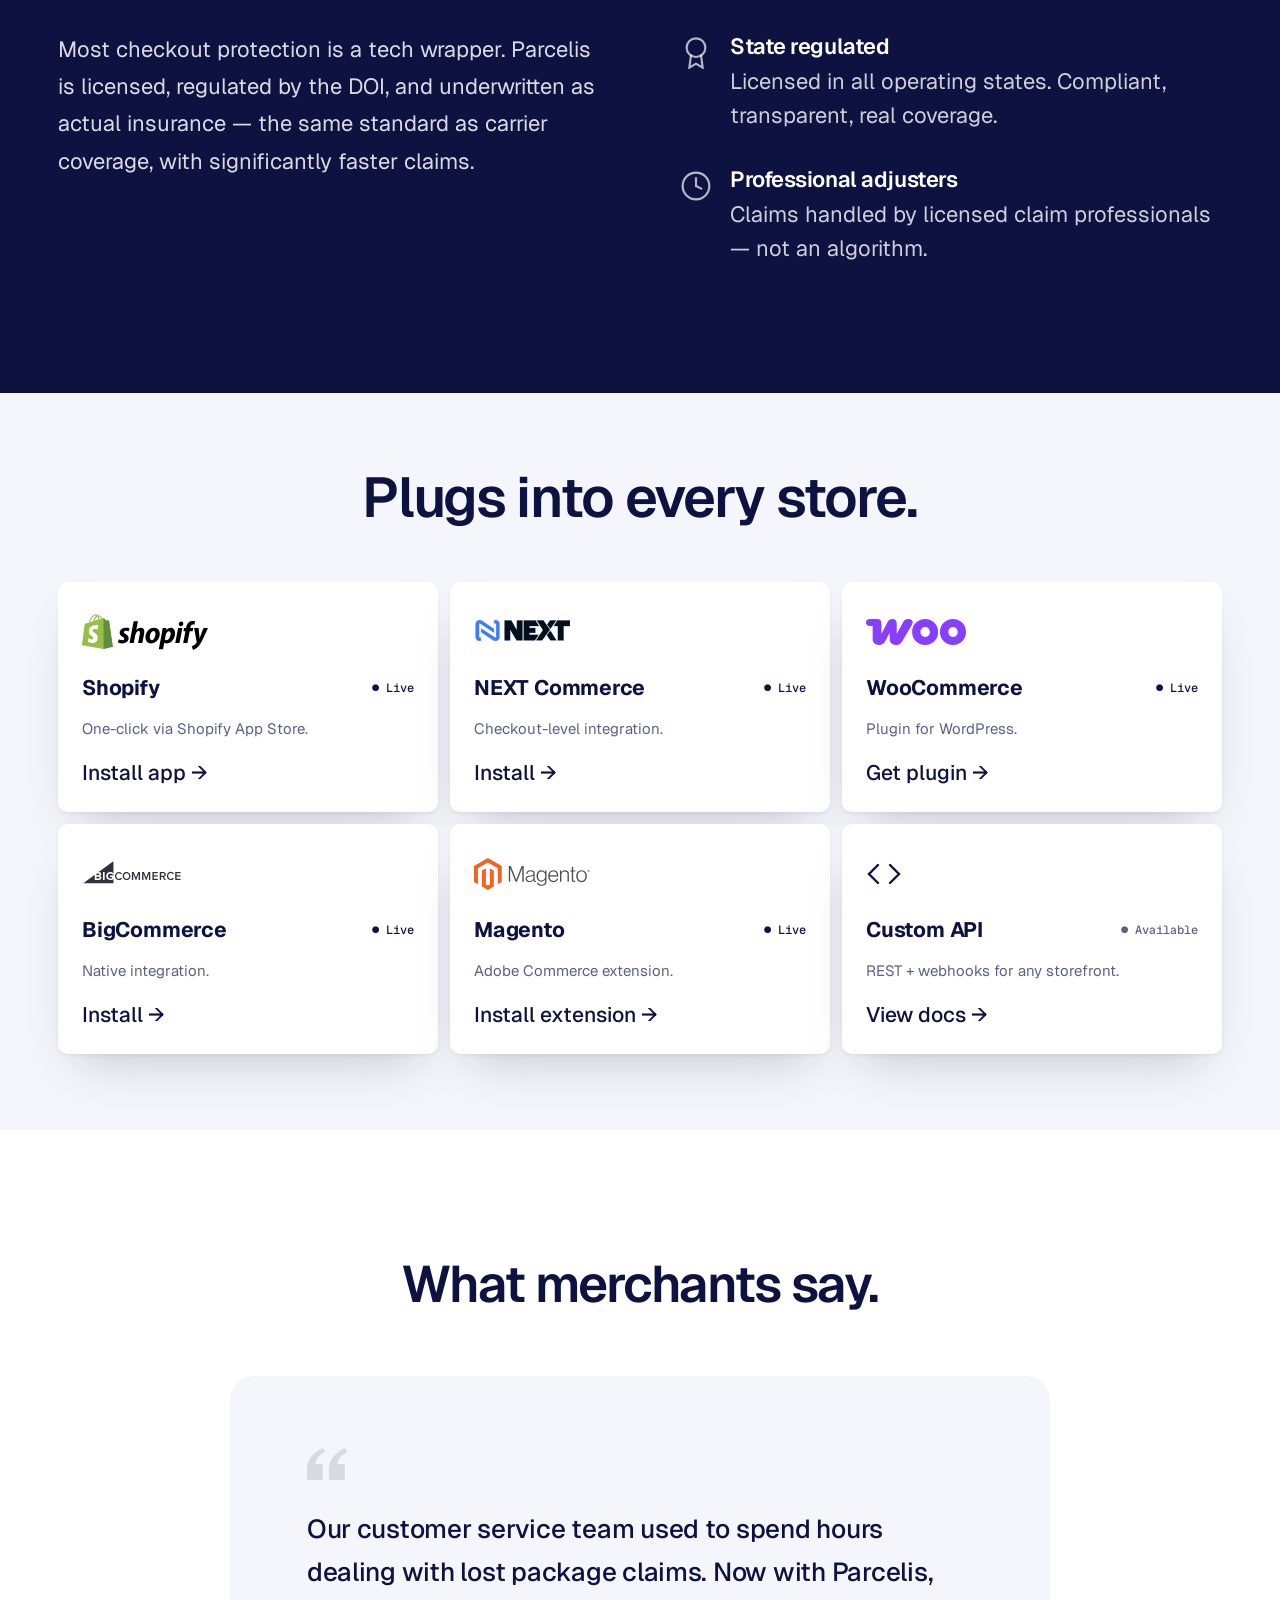
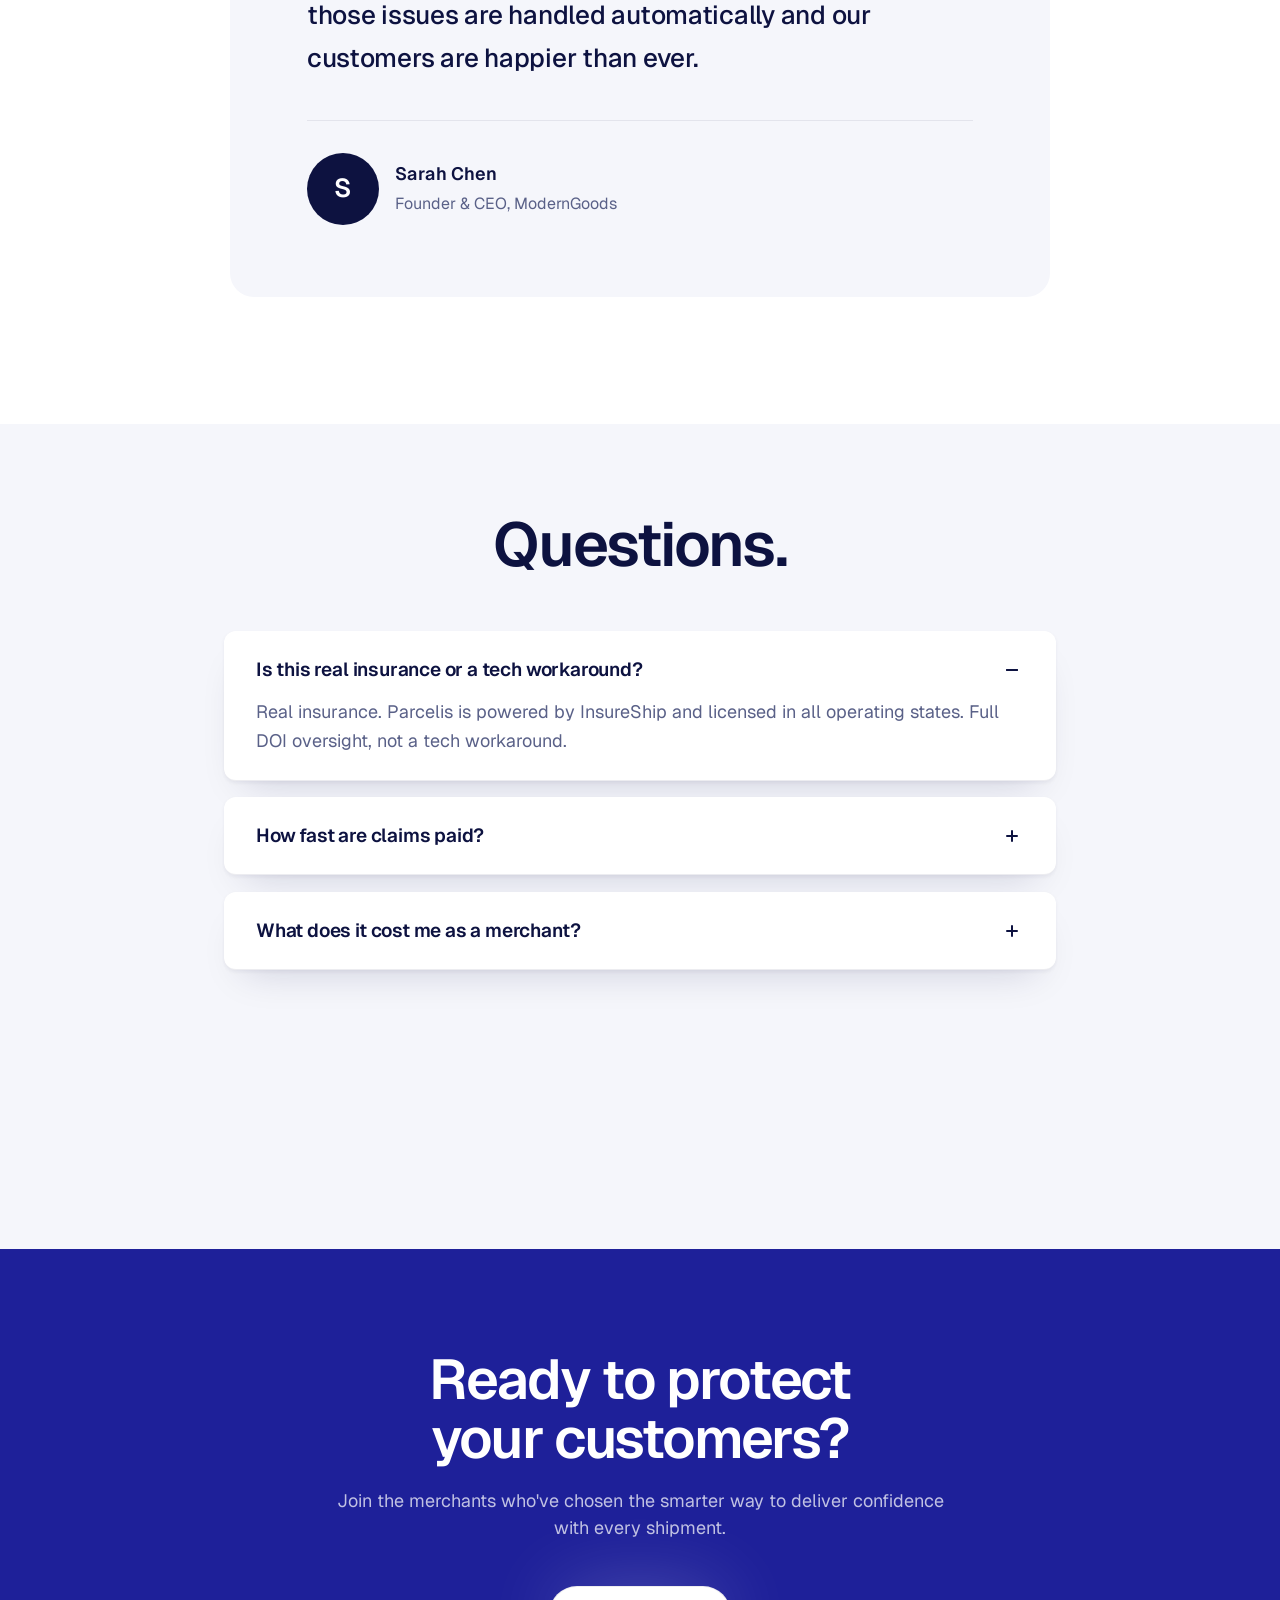
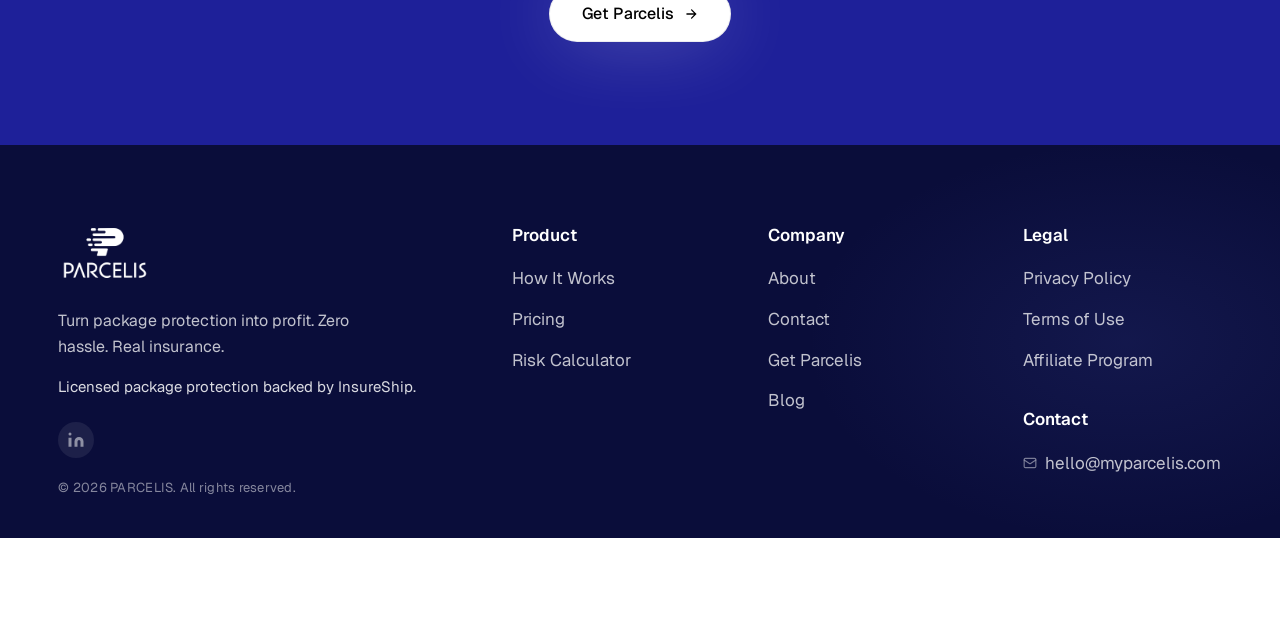
==== commit f4656493: "Re-add carrier section heading and subtext above logo strip" ====
--- a/index.html
+++ b/index.html
@@ -257,6 +257,10 @@
         </ul>
       </div>
     </div>
+    <div class="cov-carrier-head reveal" data-delay="4">
+      <h3>All Major Carriers Covered</h3>
+      <p>Comprehensive protection across USPS, UPS, FedEx, DHL, and all regional and international carriers.</p>
+    </div>
     <div class="cov-carrier-strip reveal" data-delay="5">
       <img src="assets/USPS.png" alt="USPS" class="cs-logo">
       <img src="assets/UPS.png" alt="UPS" class="cs-logo">
--- a/styles.css
+++ b/styles.css
@@ -3024,16 +3024,36 @@
   .wc-excl-list { grid-template-columns: 1fr; }
 }
 
-/* ============ carrier strip merged into coverage section ============ */
+/* ============ carrier head + strip ============ */
+.cov-carrier-head {
+  text-align: center;
+  border-top: 1px solid var(--hair);
+  padding-top: 64px;
+  margin-top: 64px;
+}
+.cov-carrier-head h3 {
+  font-size: clamp(22px, 2.4vw, 30px);
+  font-weight: 600;
+  letter-spacing: -0.02em;
+  color: var(--ink);
+  margin-bottom: 12px;
+}
+.cov-carrier-head p {
+  font-size: 19px;
+  color: var(--muted);
+  max-width: 56ch;
+  margin: 0 auto;
+  line-height: 1.6;
+}
 .cov-carrier-strip {
   display: flex;
   align-items: center;
   justify-content: center;
   gap: clamp(32px, 5vw, 72px);
   flex-wrap: wrap;
-  margin-top: 48px;
-  padding-top: 40px;
-  border-top: 1px solid var(--hair);
+  margin-top: 40px;
+  padding-top: 0;
+  border-top: none;
 }
 
 /* ============ carriers section ============ */
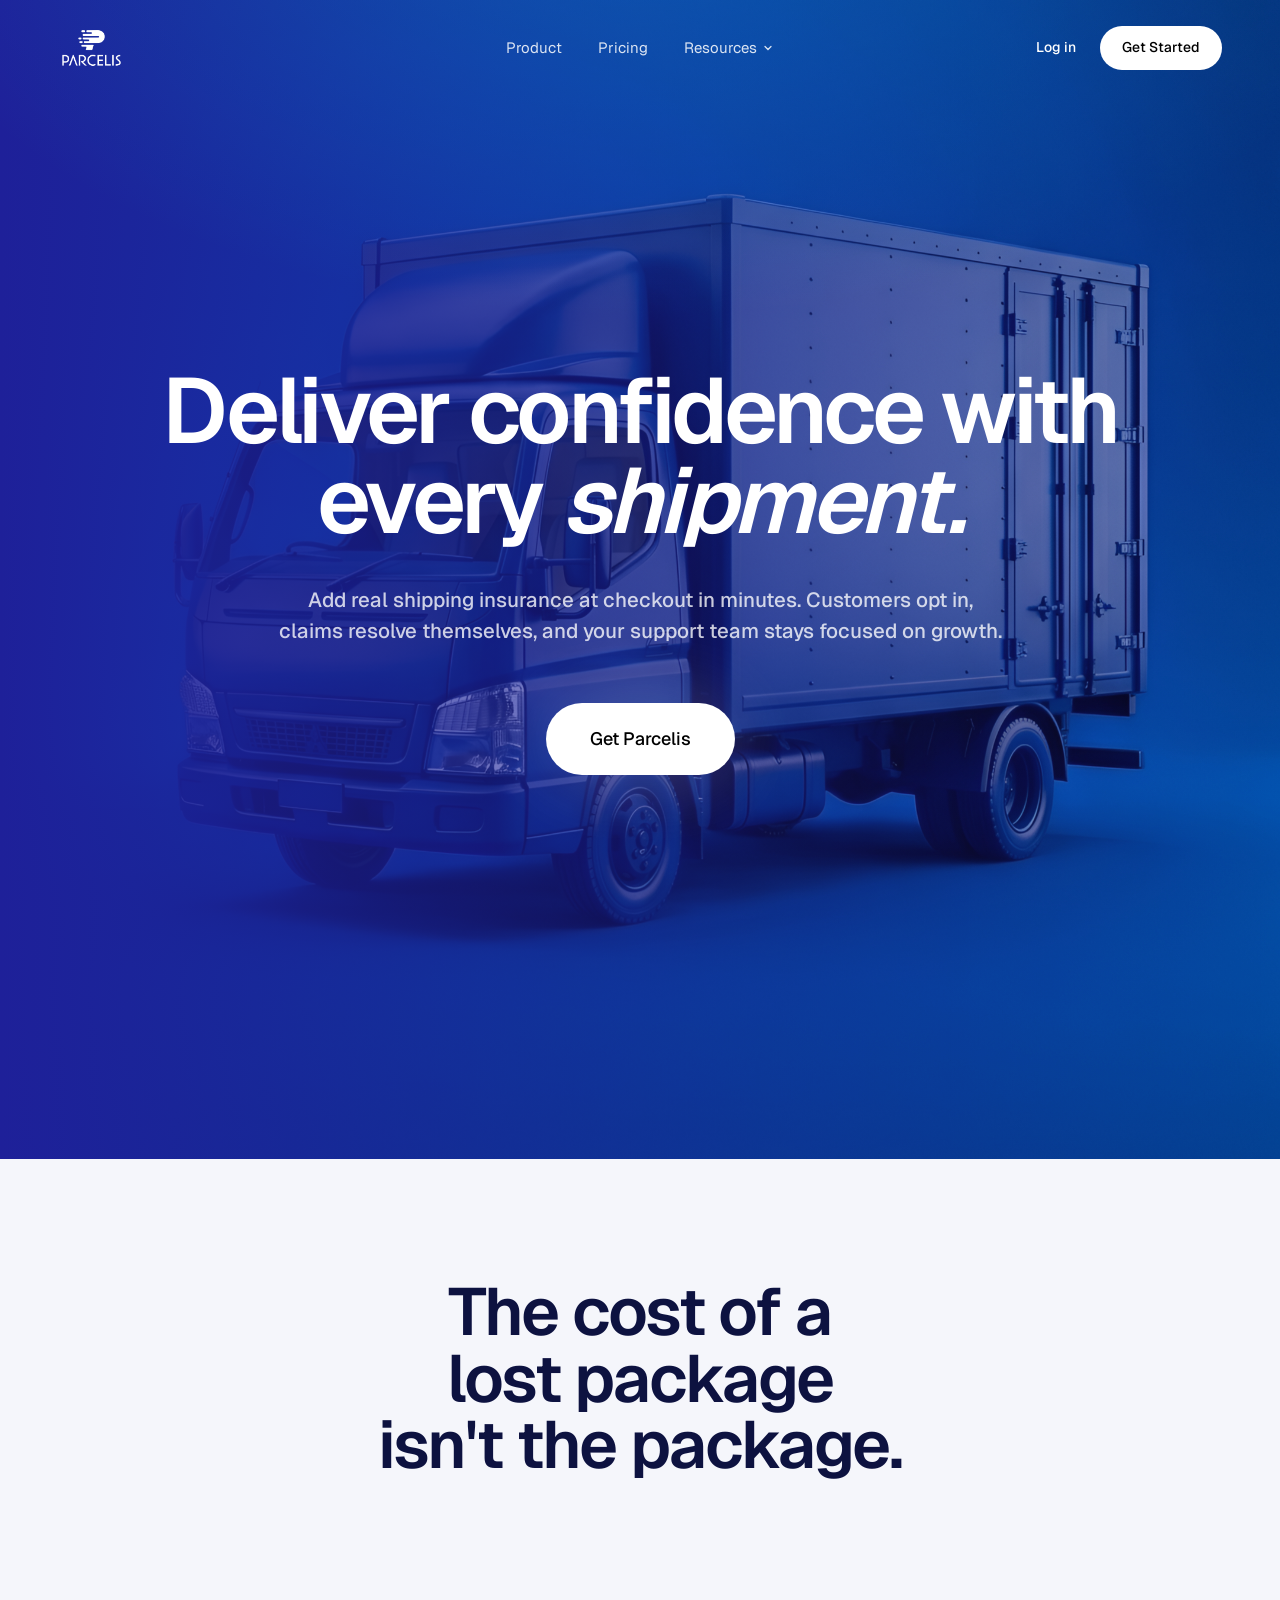
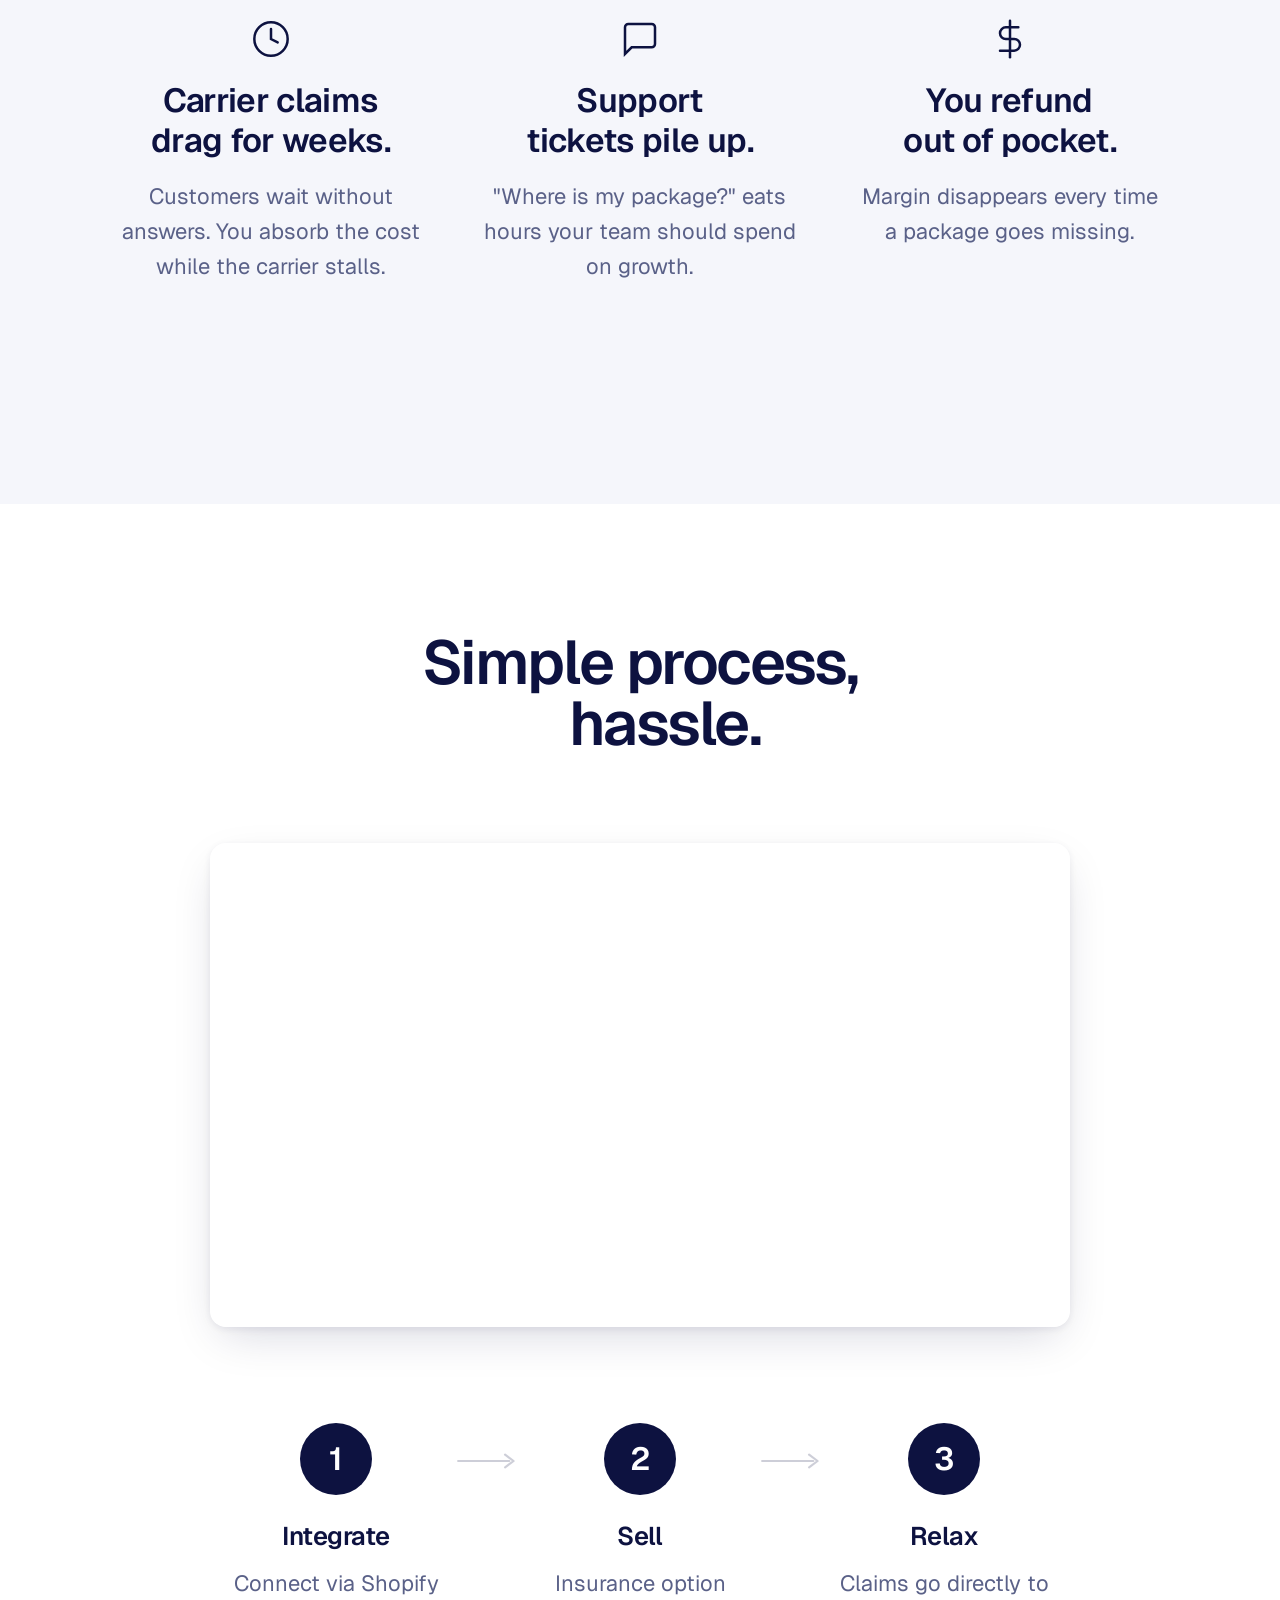
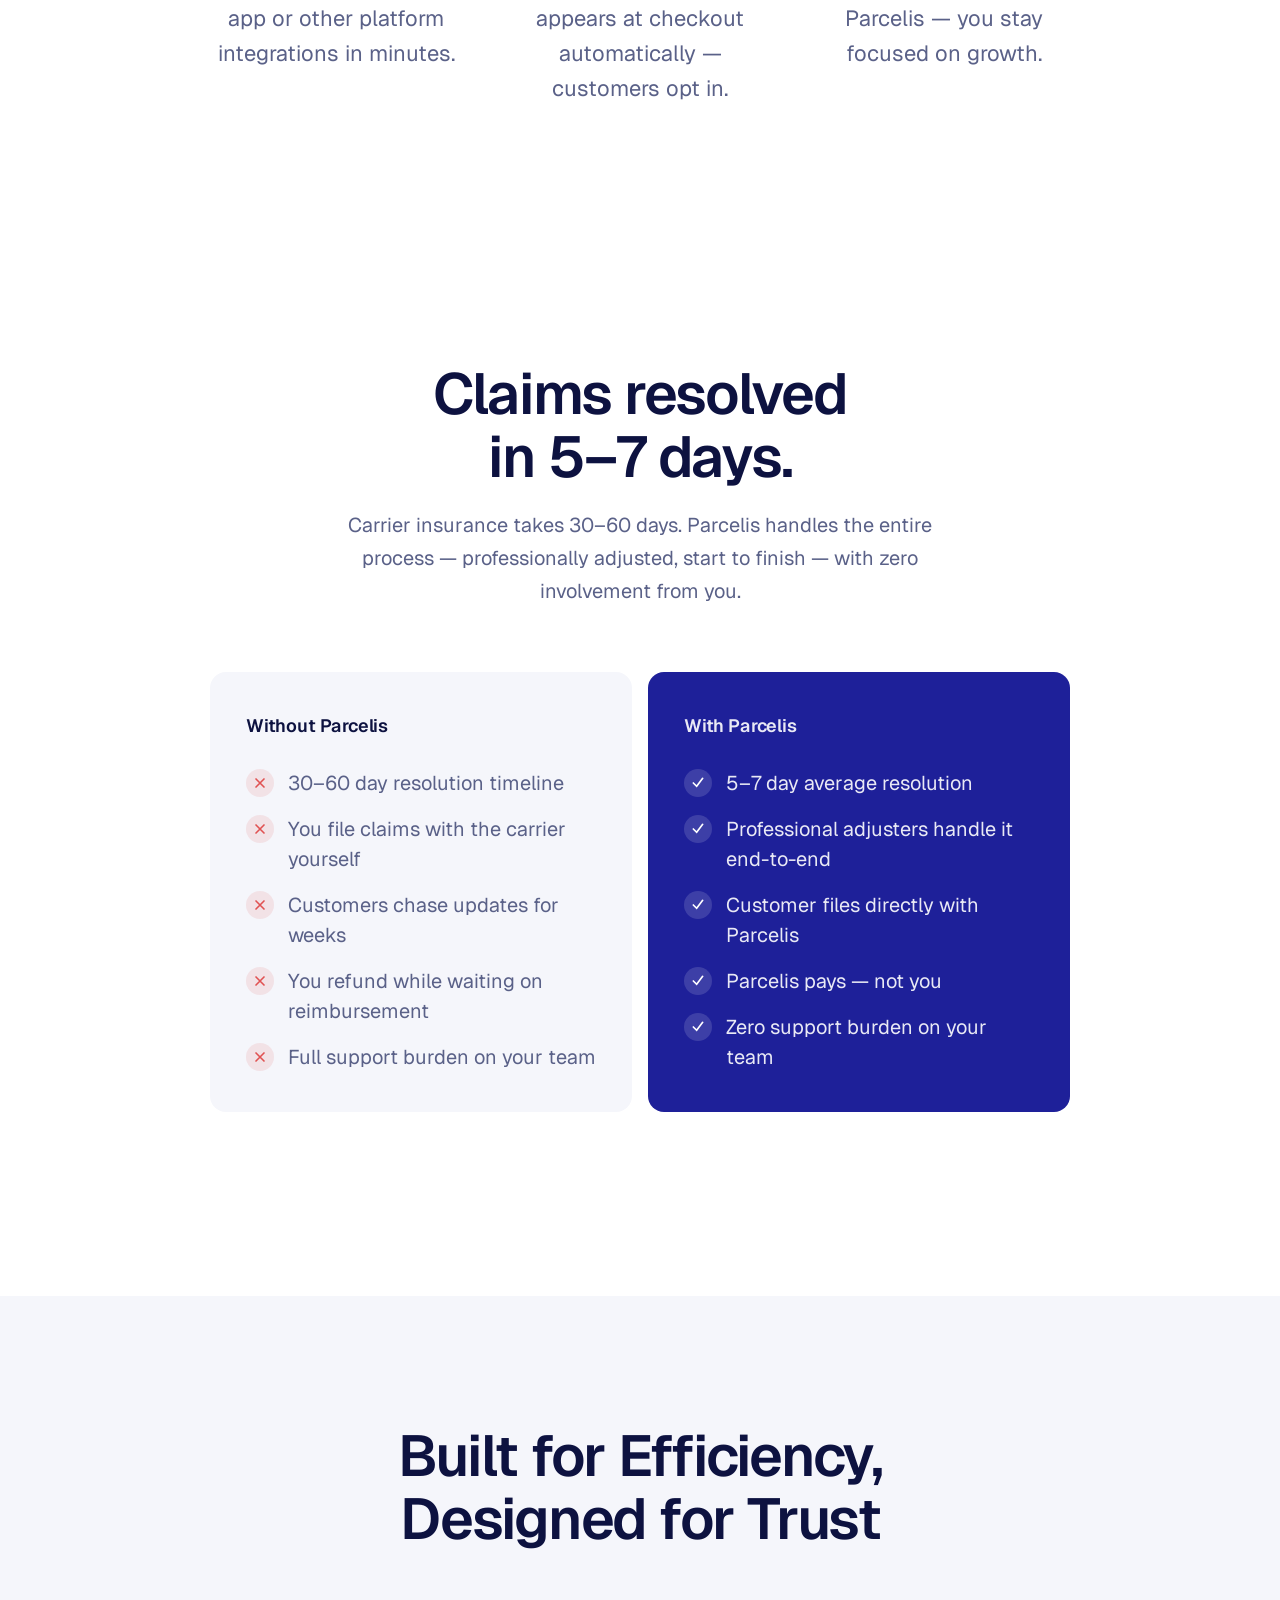
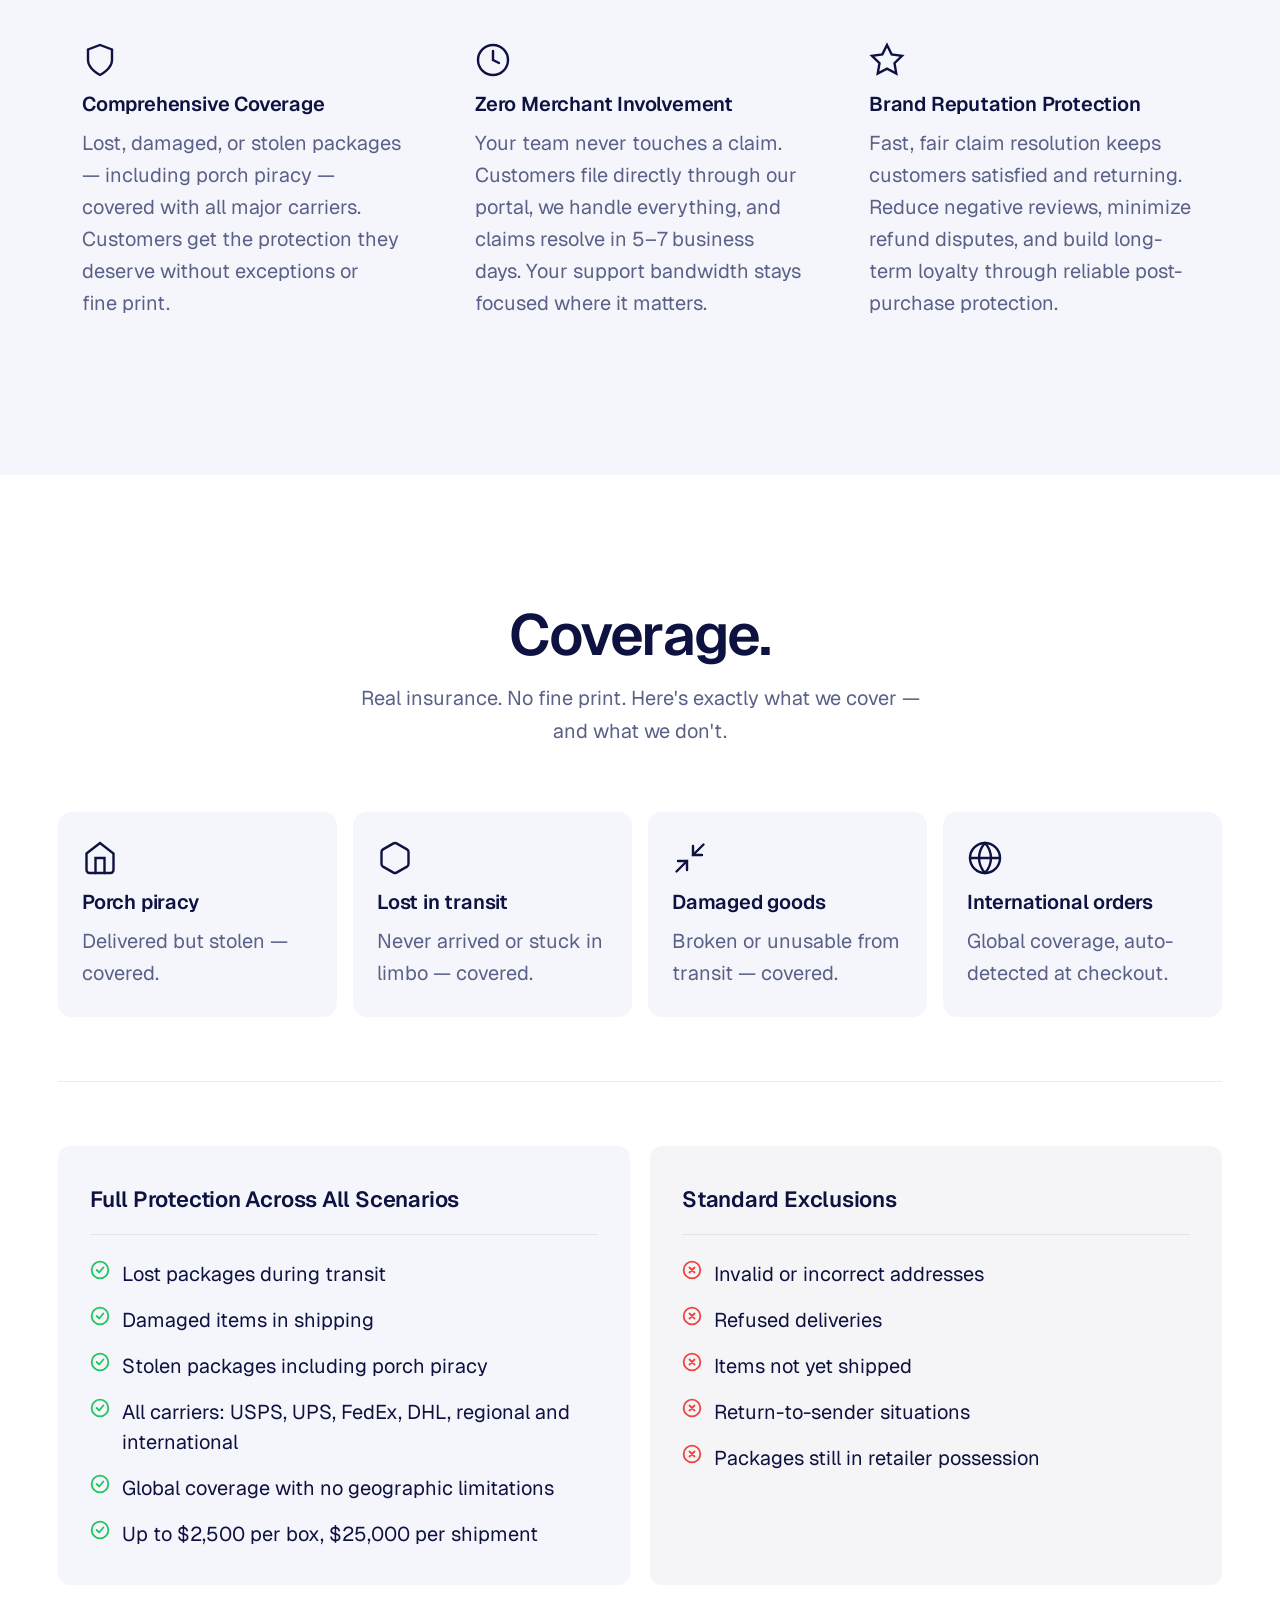
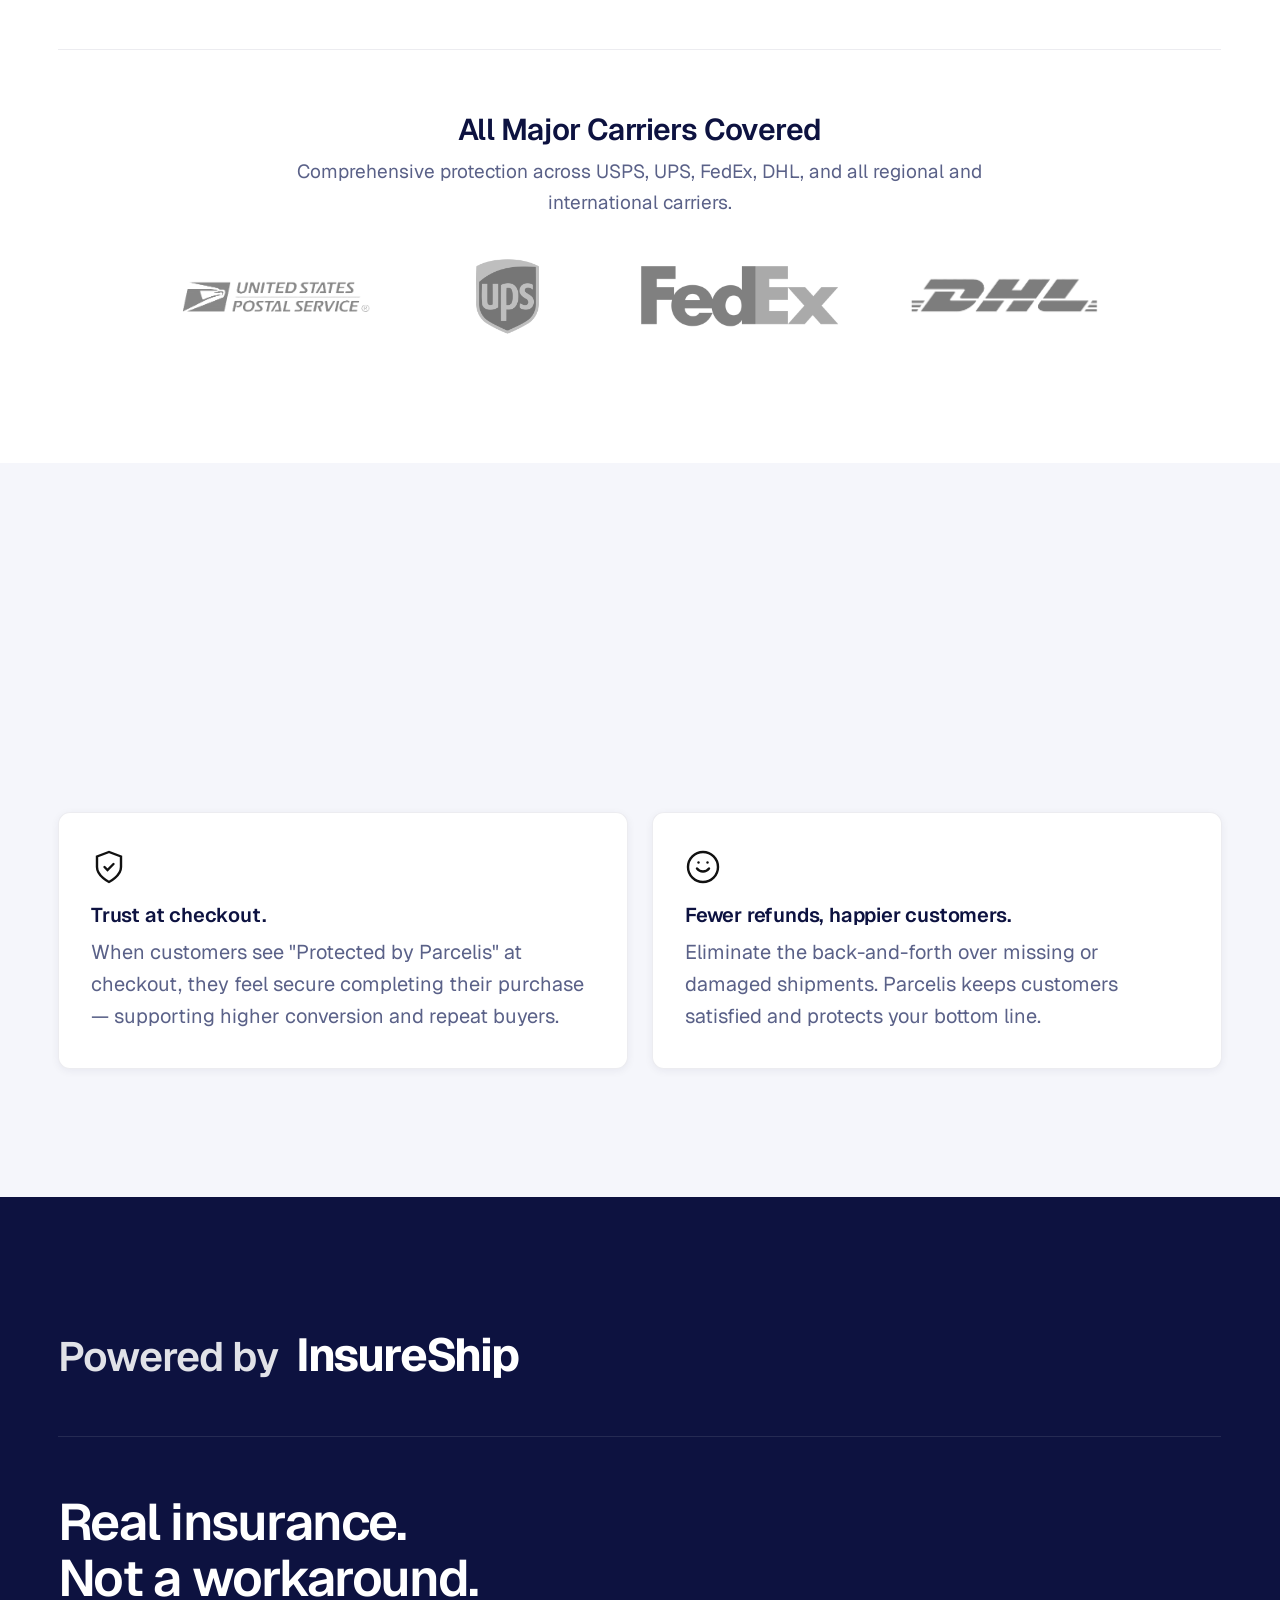
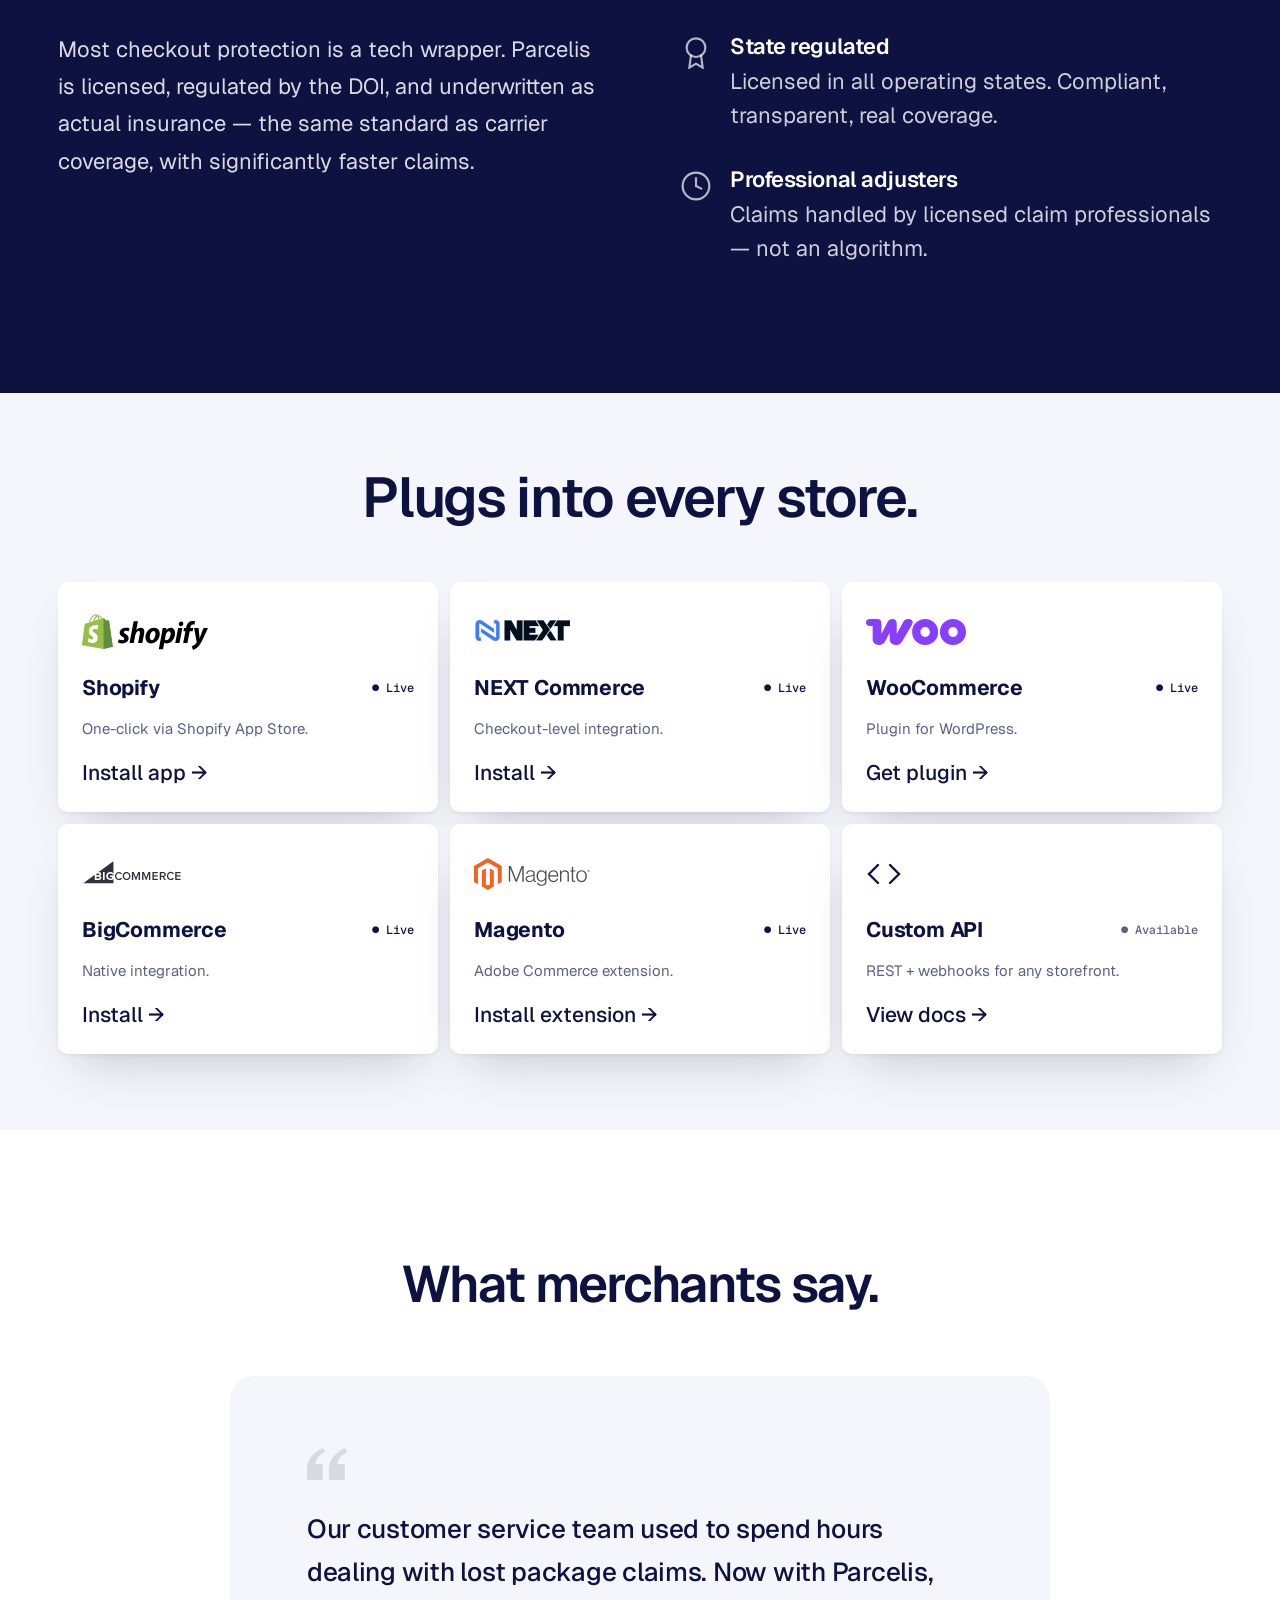
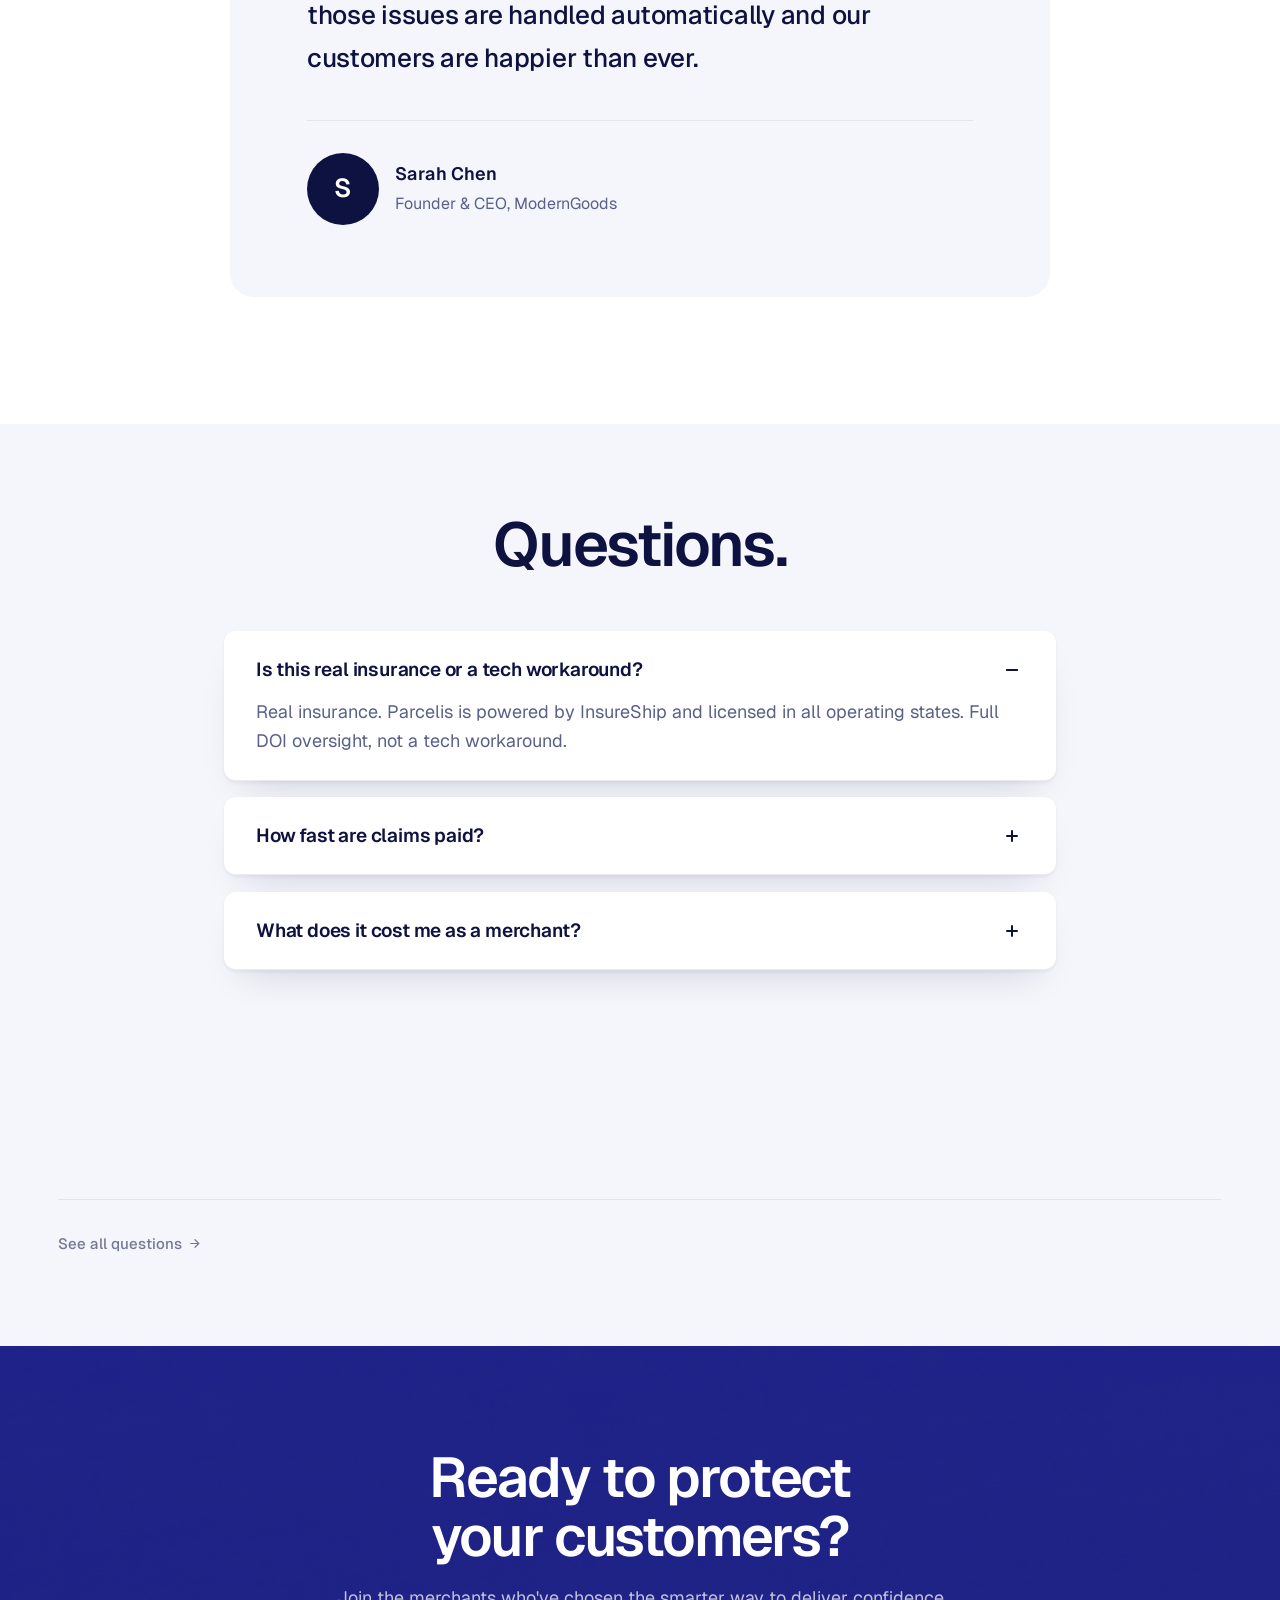
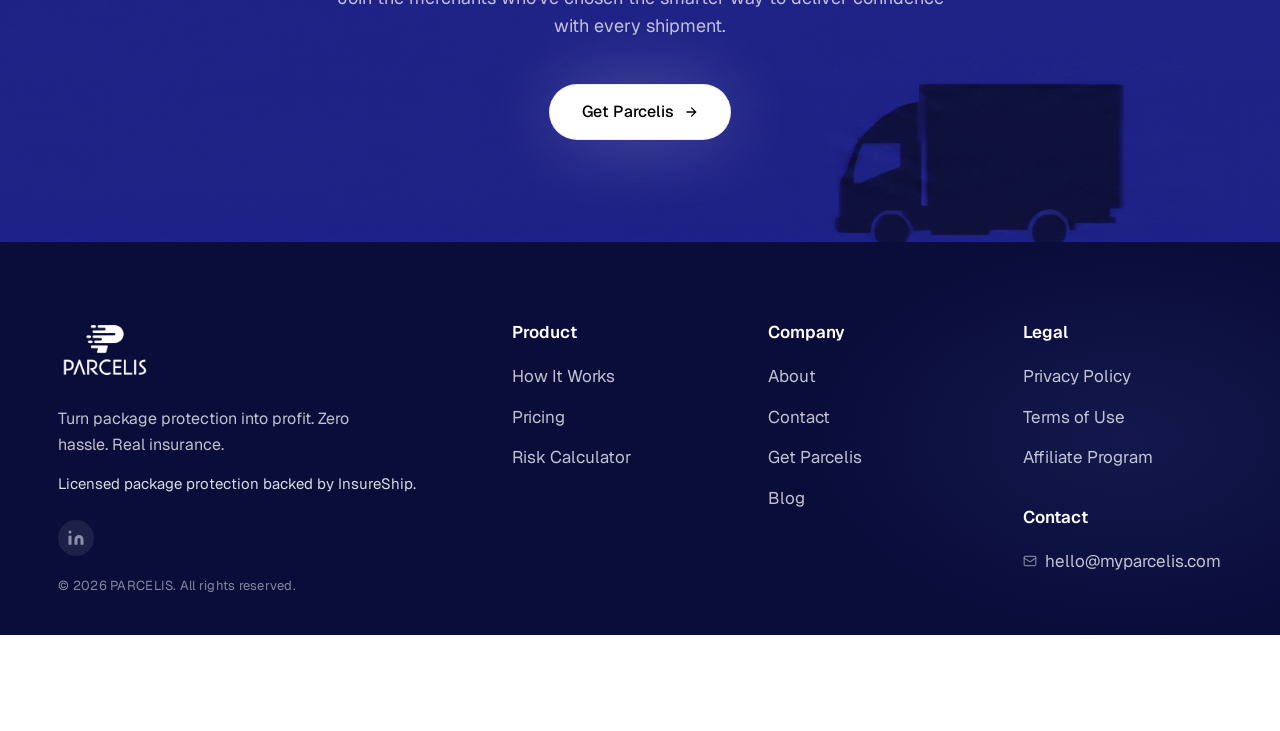
==== commit b2e69881: "Add standalone FAQ page with all questions + "See all questions" link on homepage - New faq.html wit" ====
--- a/index.html
+++ b/index.html
@@ -454,6 +454,9 @@
         <div class="faq-ans">One-click via the Shopify App Store. Plugins for WooCommerce, BigCommerce, Magento, and NEXT Commerce. Custom API available for headless and bespoke storefronts.</div>
       </details>
     </div>
+    <div class="faq-more reveal" data-delay="6">
+      <a href="faq.html">See all questions <svg width="13" height="13" viewBox="0 0 24 24" fill="none" stroke="currentColor" stroke-width="2.2" stroke-linecap="round"><path d="M5 12h14M13 5l7 7-7 7"/></svg></a>
+    </div>
   </div>
 </section>
 
--- a/styles.css
+++ b/styles.css
@@ -1726,7 +1726,11 @@
 
 /* ============ big CTA + brand strip + dark footer ============ */
 .cta-big {
-  background: var(--dark);
+  background-color: var(--dark);
+  background-image: url('assets/CTA\ background.png');
+  background-size: cover;
+  background-position: center bottom;
+  background-repeat: no-repeat;
   color: #fff;
   padding: clamp(60px, 8vw, 120px) 0;
   text-align: center;
@@ -2716,6 +2720,26 @@
   line-height: 1.6;
 }
 
+.faq-more {
+  margin-top: 40px;
+  padding-top: 32px;
+  border-top: 1px solid var(--hair);
+}
+.faq-more a {
+  display: inline-flex;
+  align-items: center;
+  gap: 6px;
+  font-size: 15px;
+  font-weight: 500;
+  color: var(--ink);
+  text-decoration: none;
+  opacity: 0.55;
+  transition: opacity 0.2s;
+}
+.faq-more a:hover {
+  opacity: 1;
+}
+
 
 /* ============ comparison table cleanup ============ */
 .ct-wrap, .compare-table .ct-wrap {
@@ -4557,7 +4581,7 @@
 }
 .coverage-stats-head h2 {
   font-size: clamp(38px, 5vw, 68px);
-  font-weight: 700; letter-spacing: -0.04em;
+  font-weight: 600; letter-spacing: -0.03em;
   color: var(--ink); line-height: 1.0; margin-bottom: 20px;
 }
 .coverage-stats-head p {
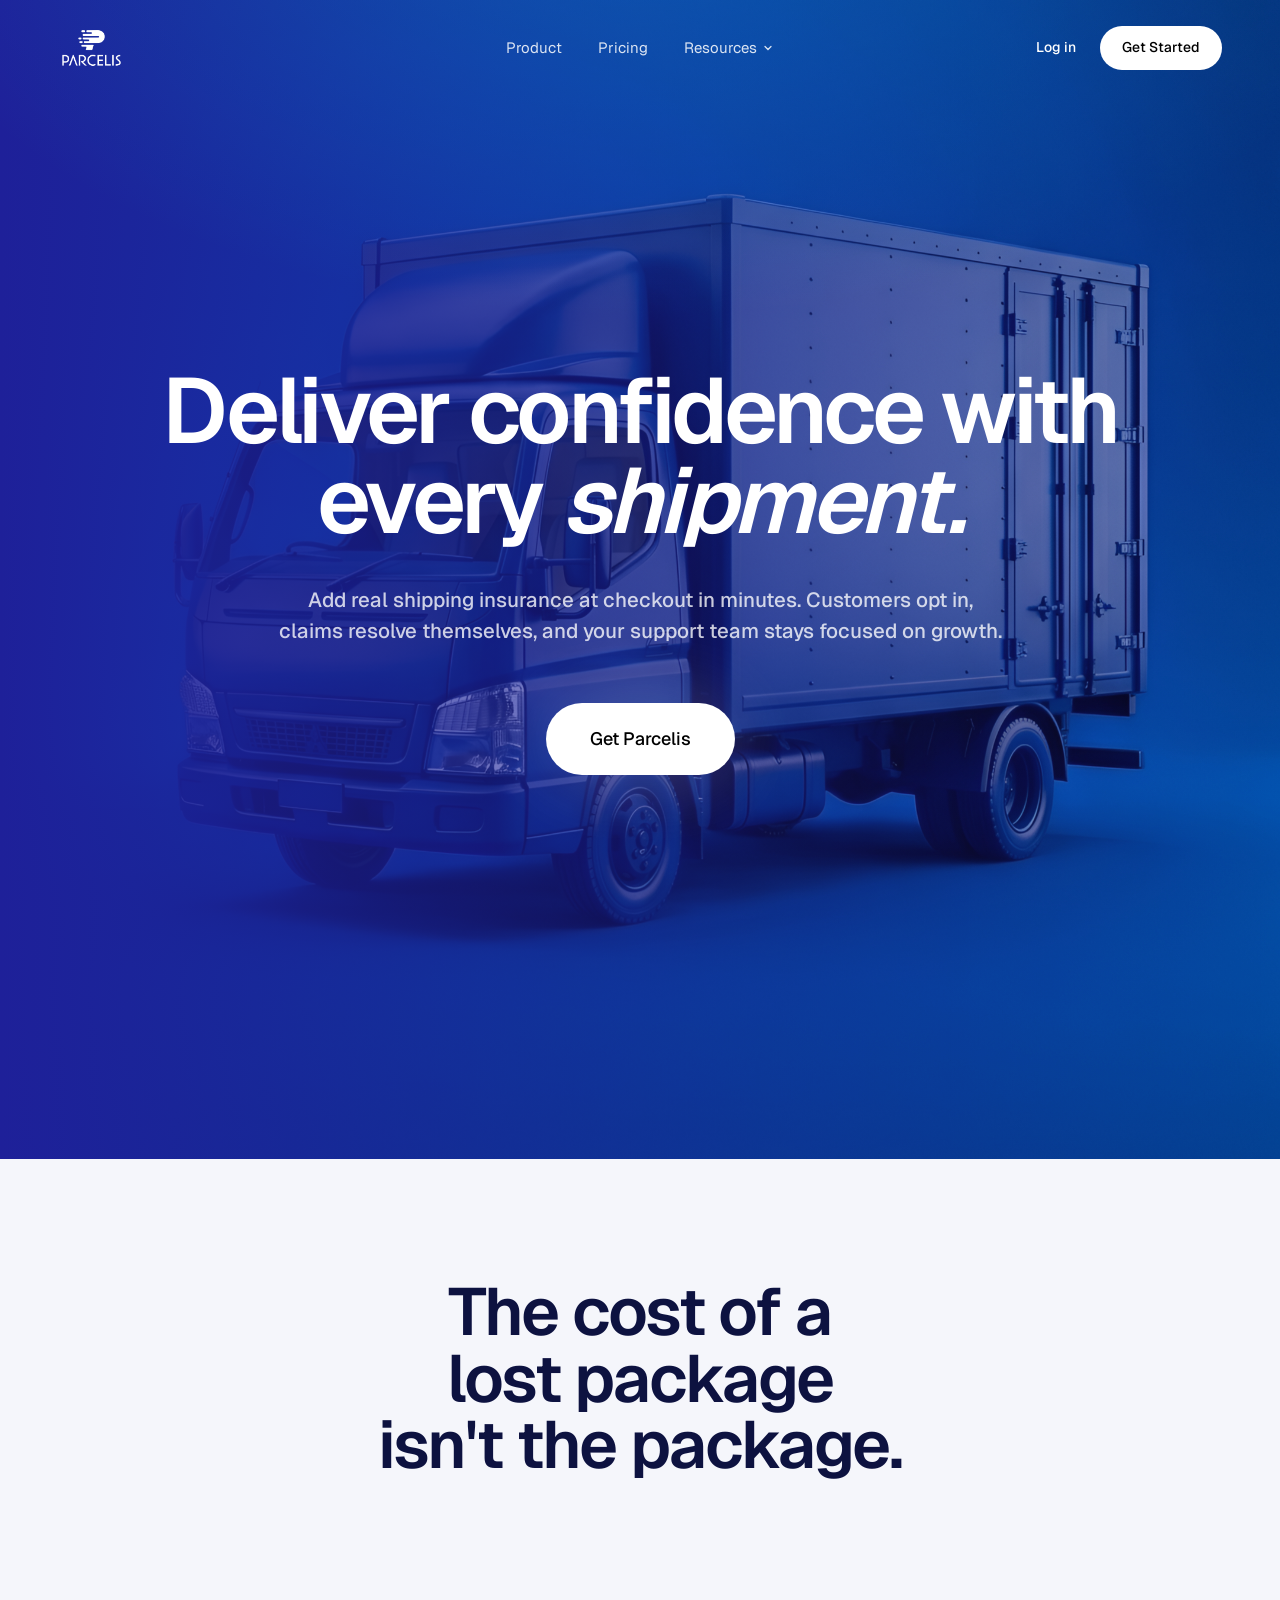
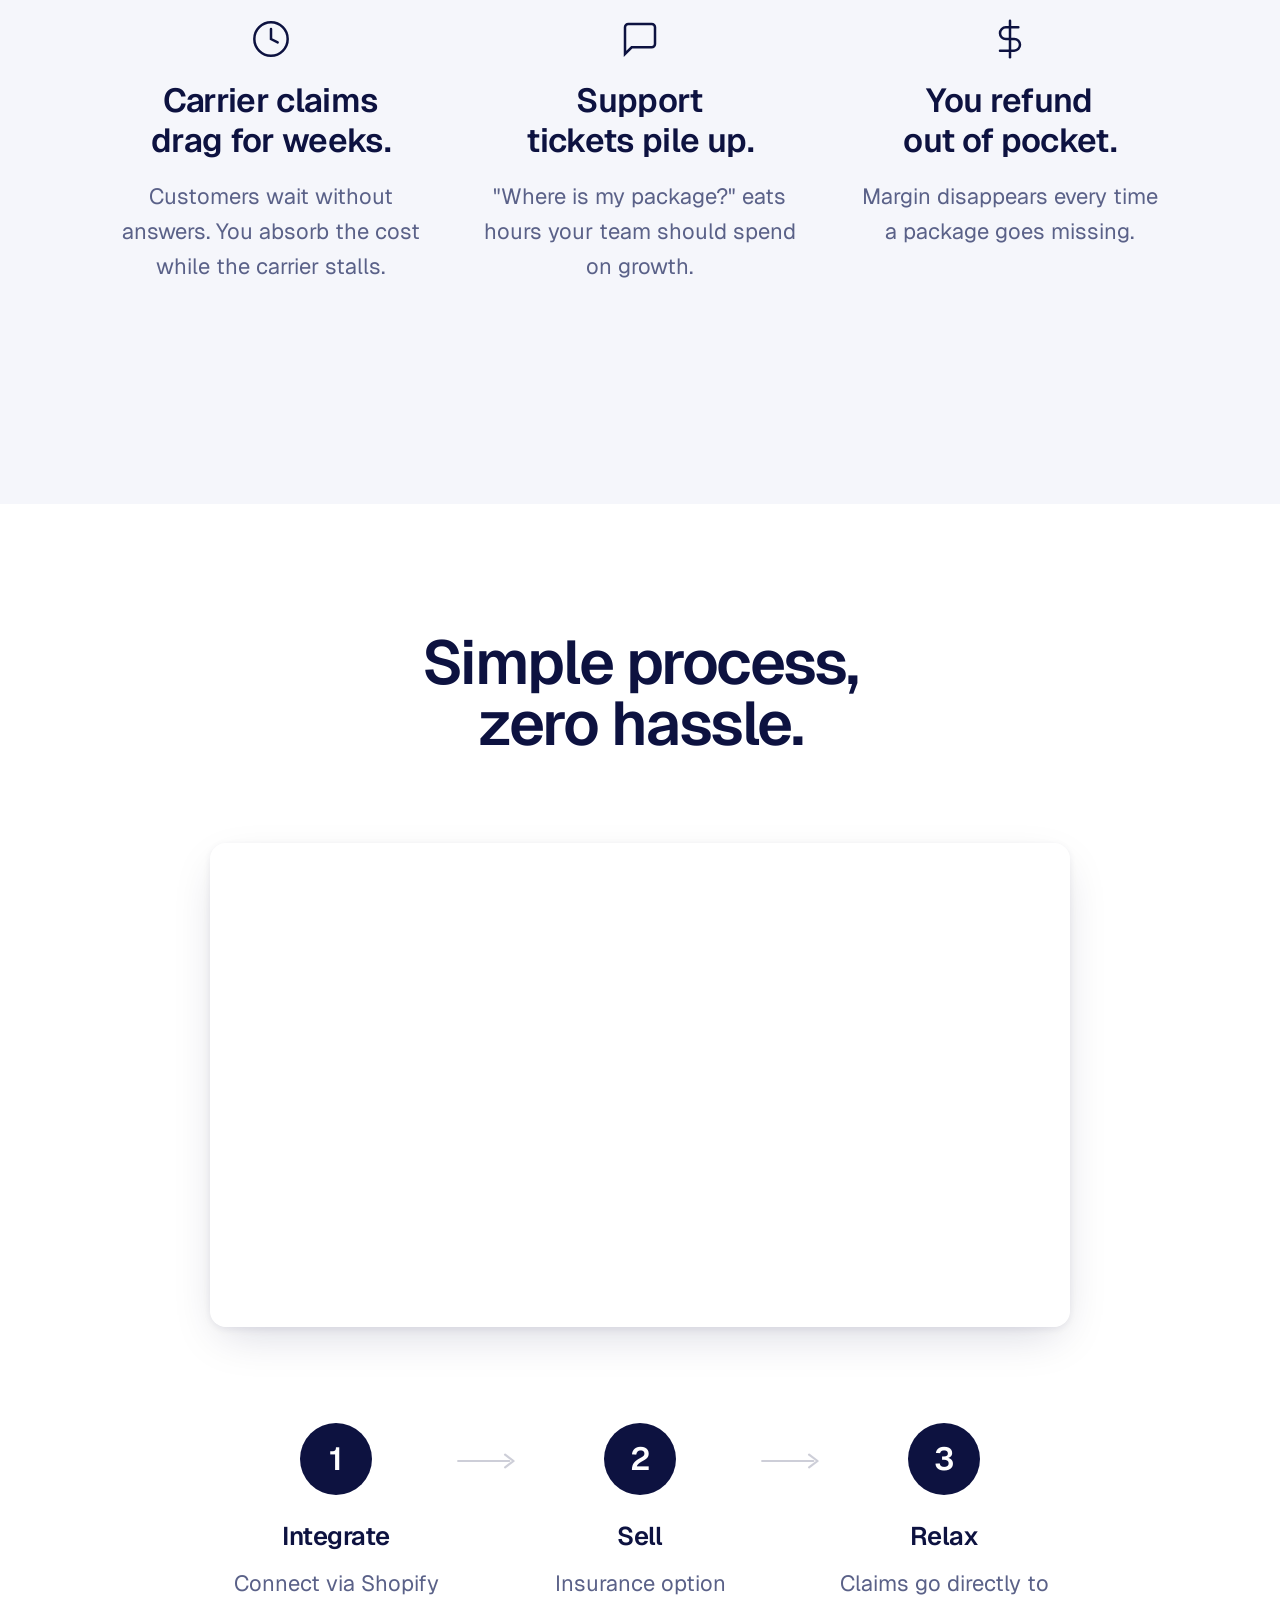
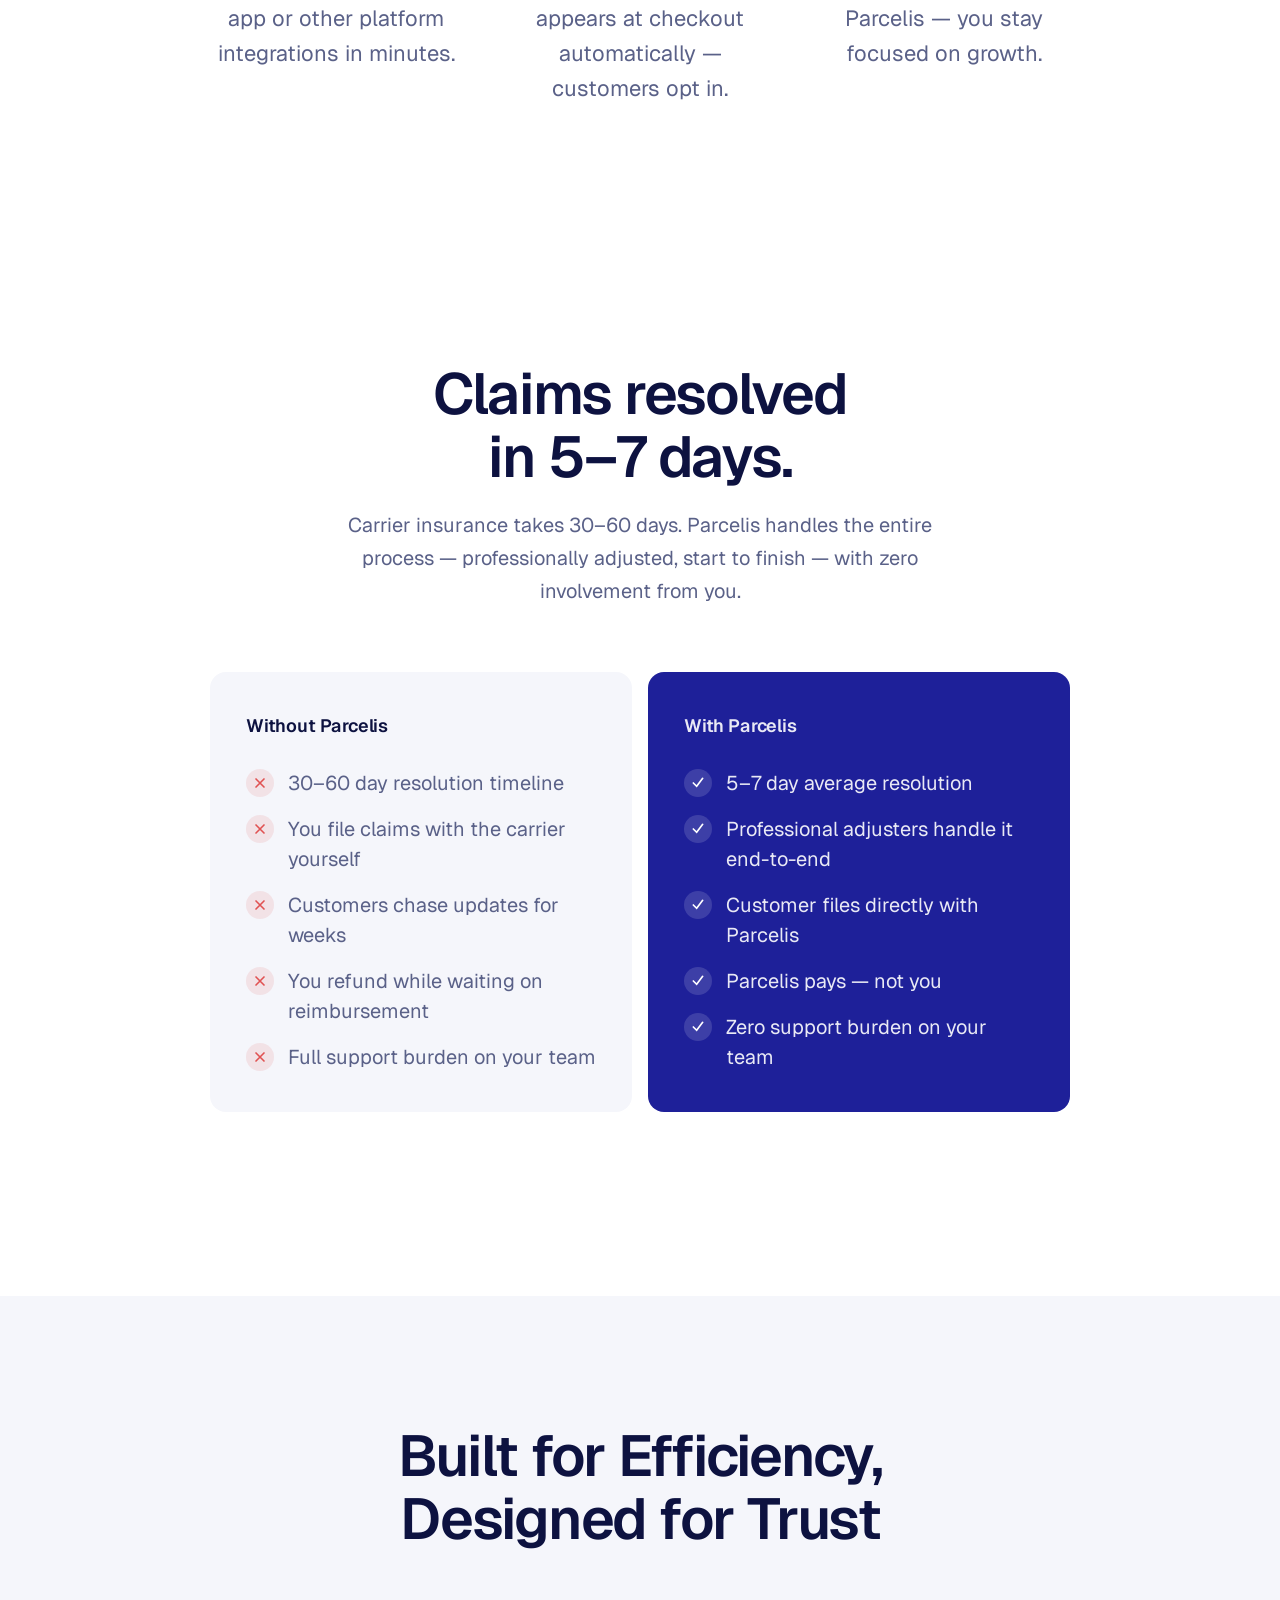
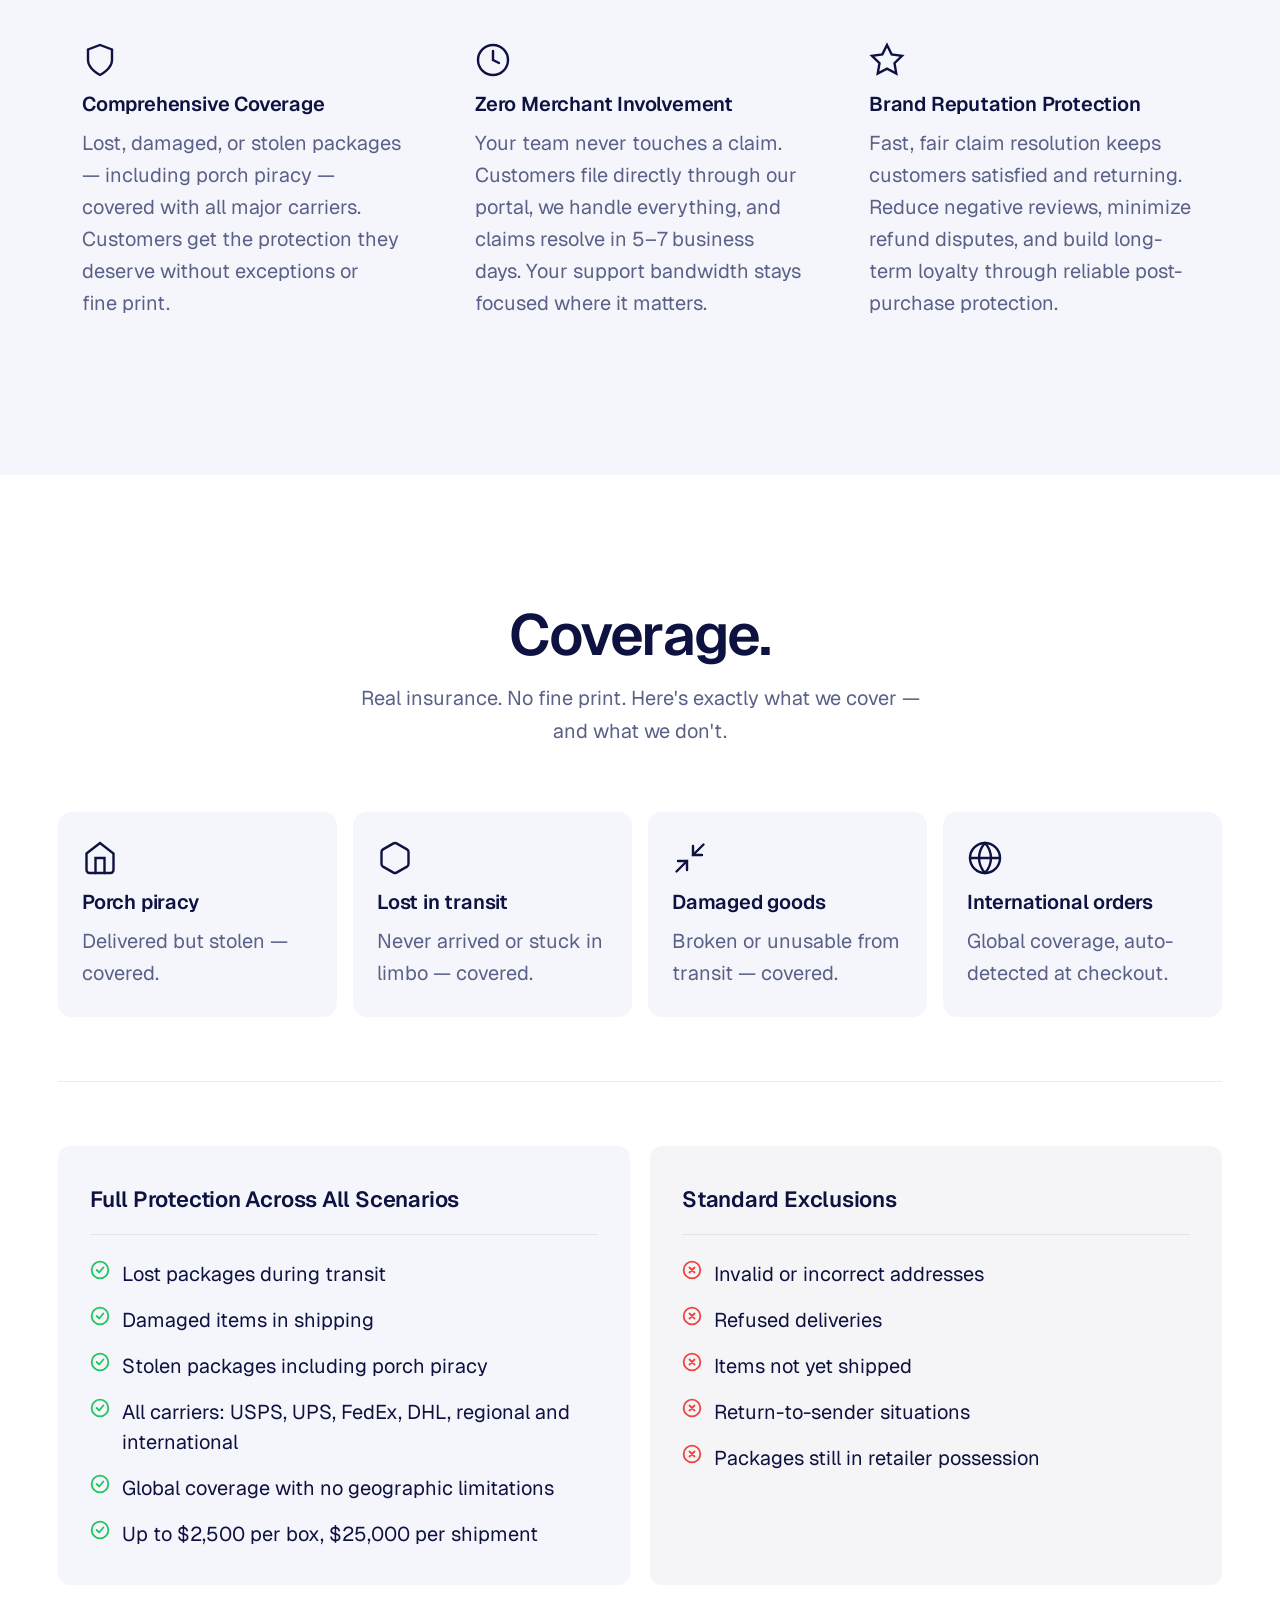
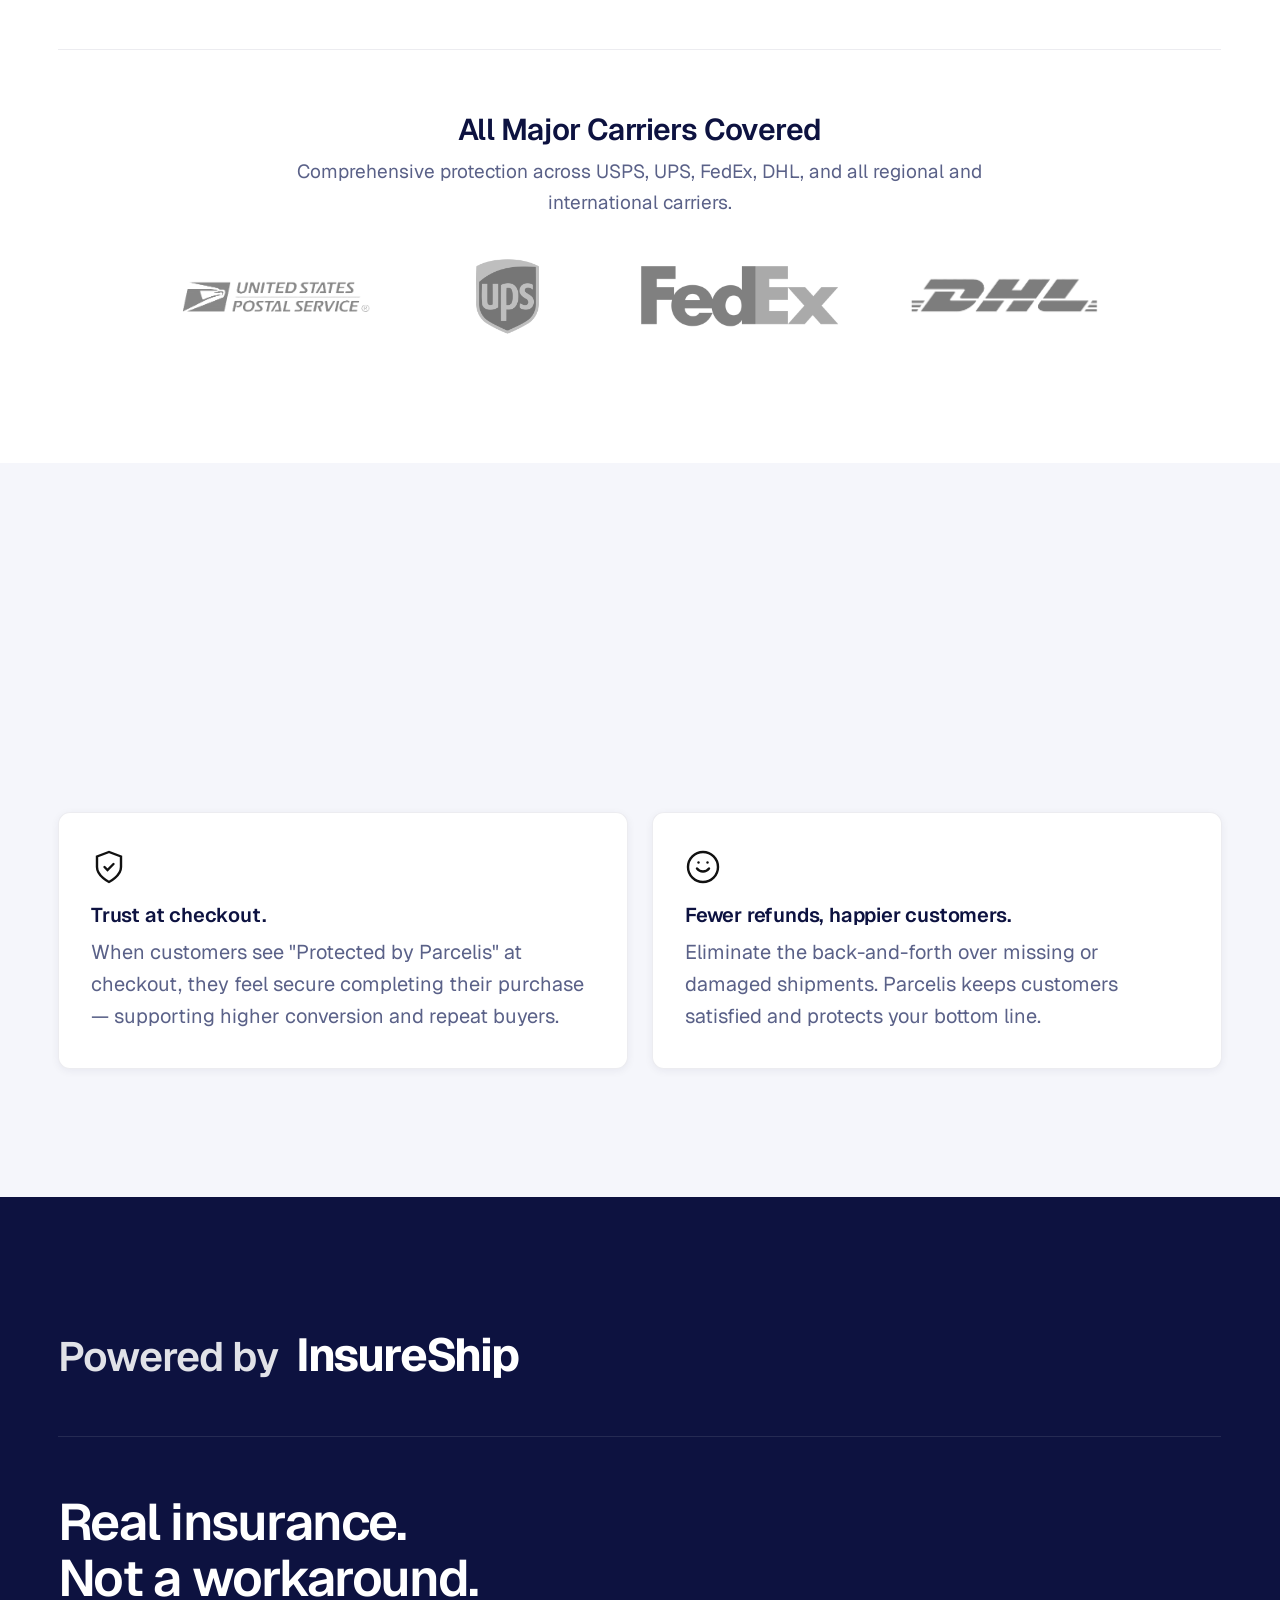
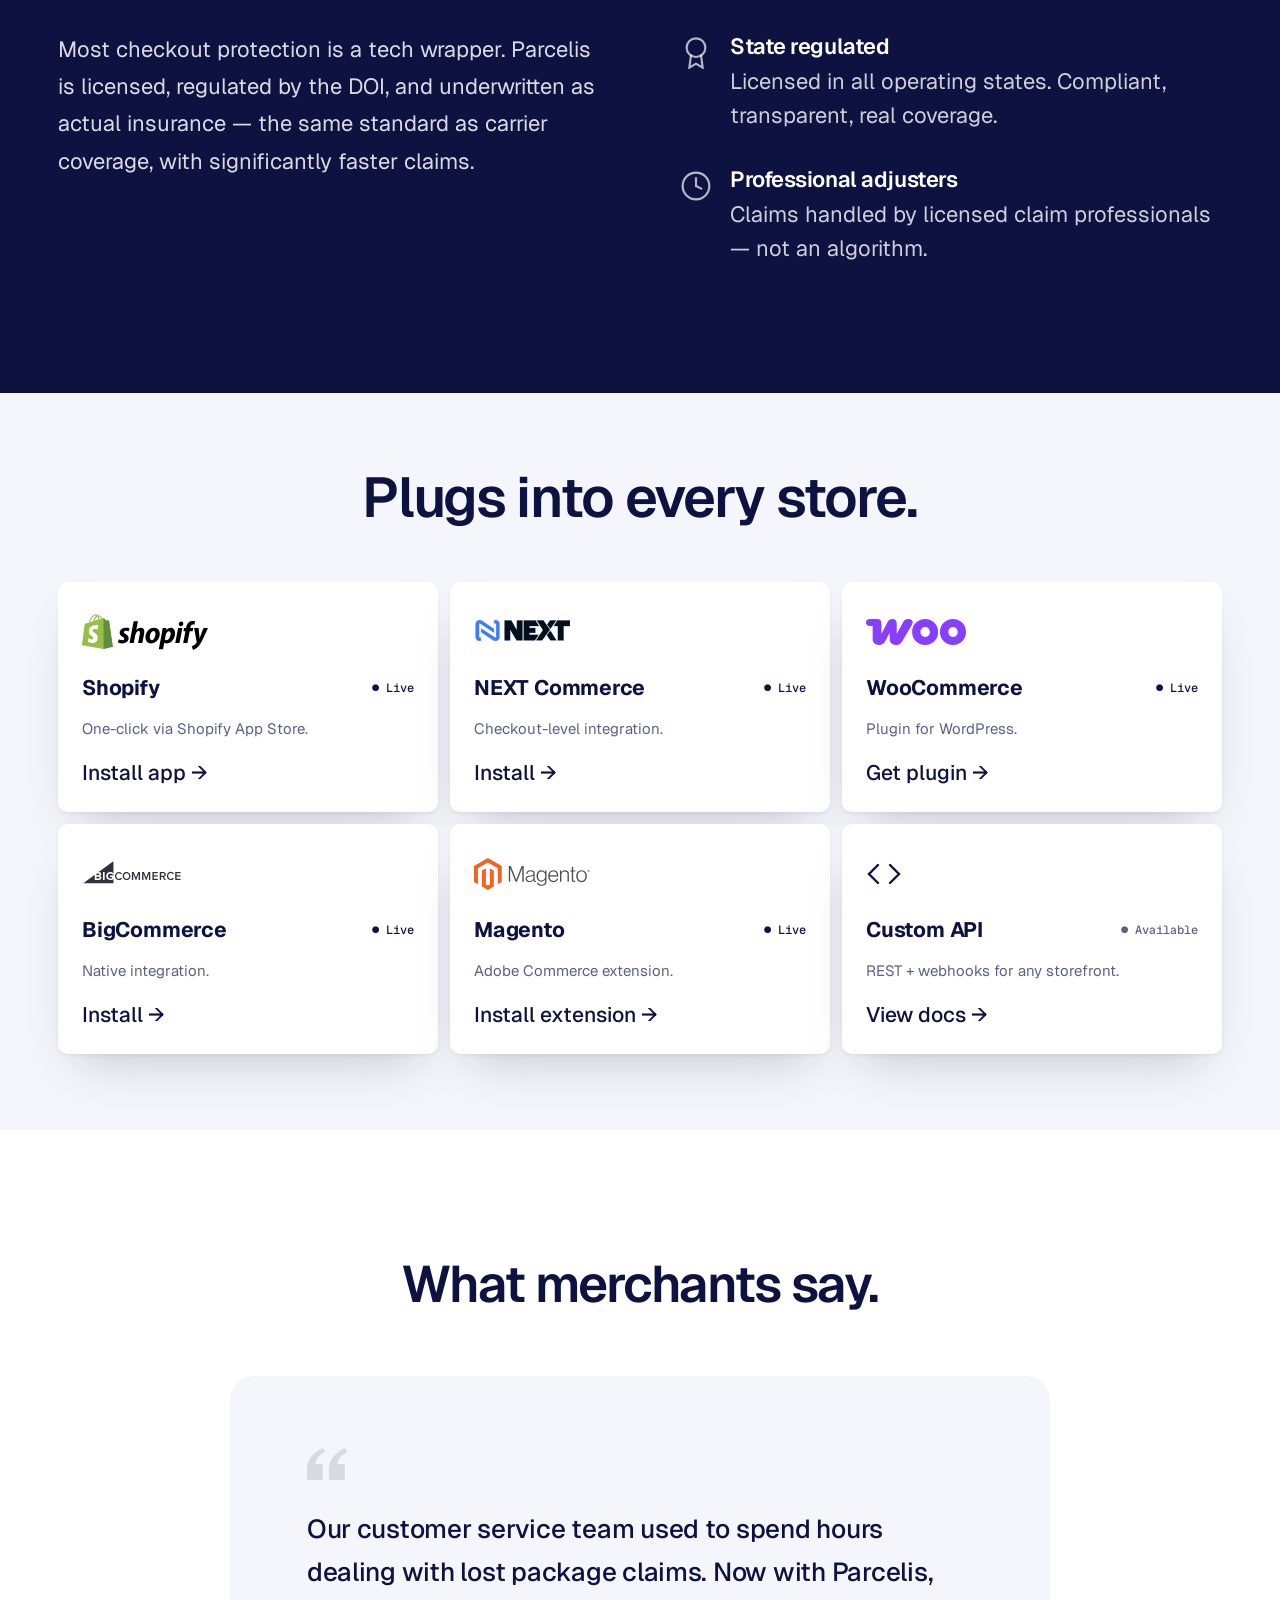
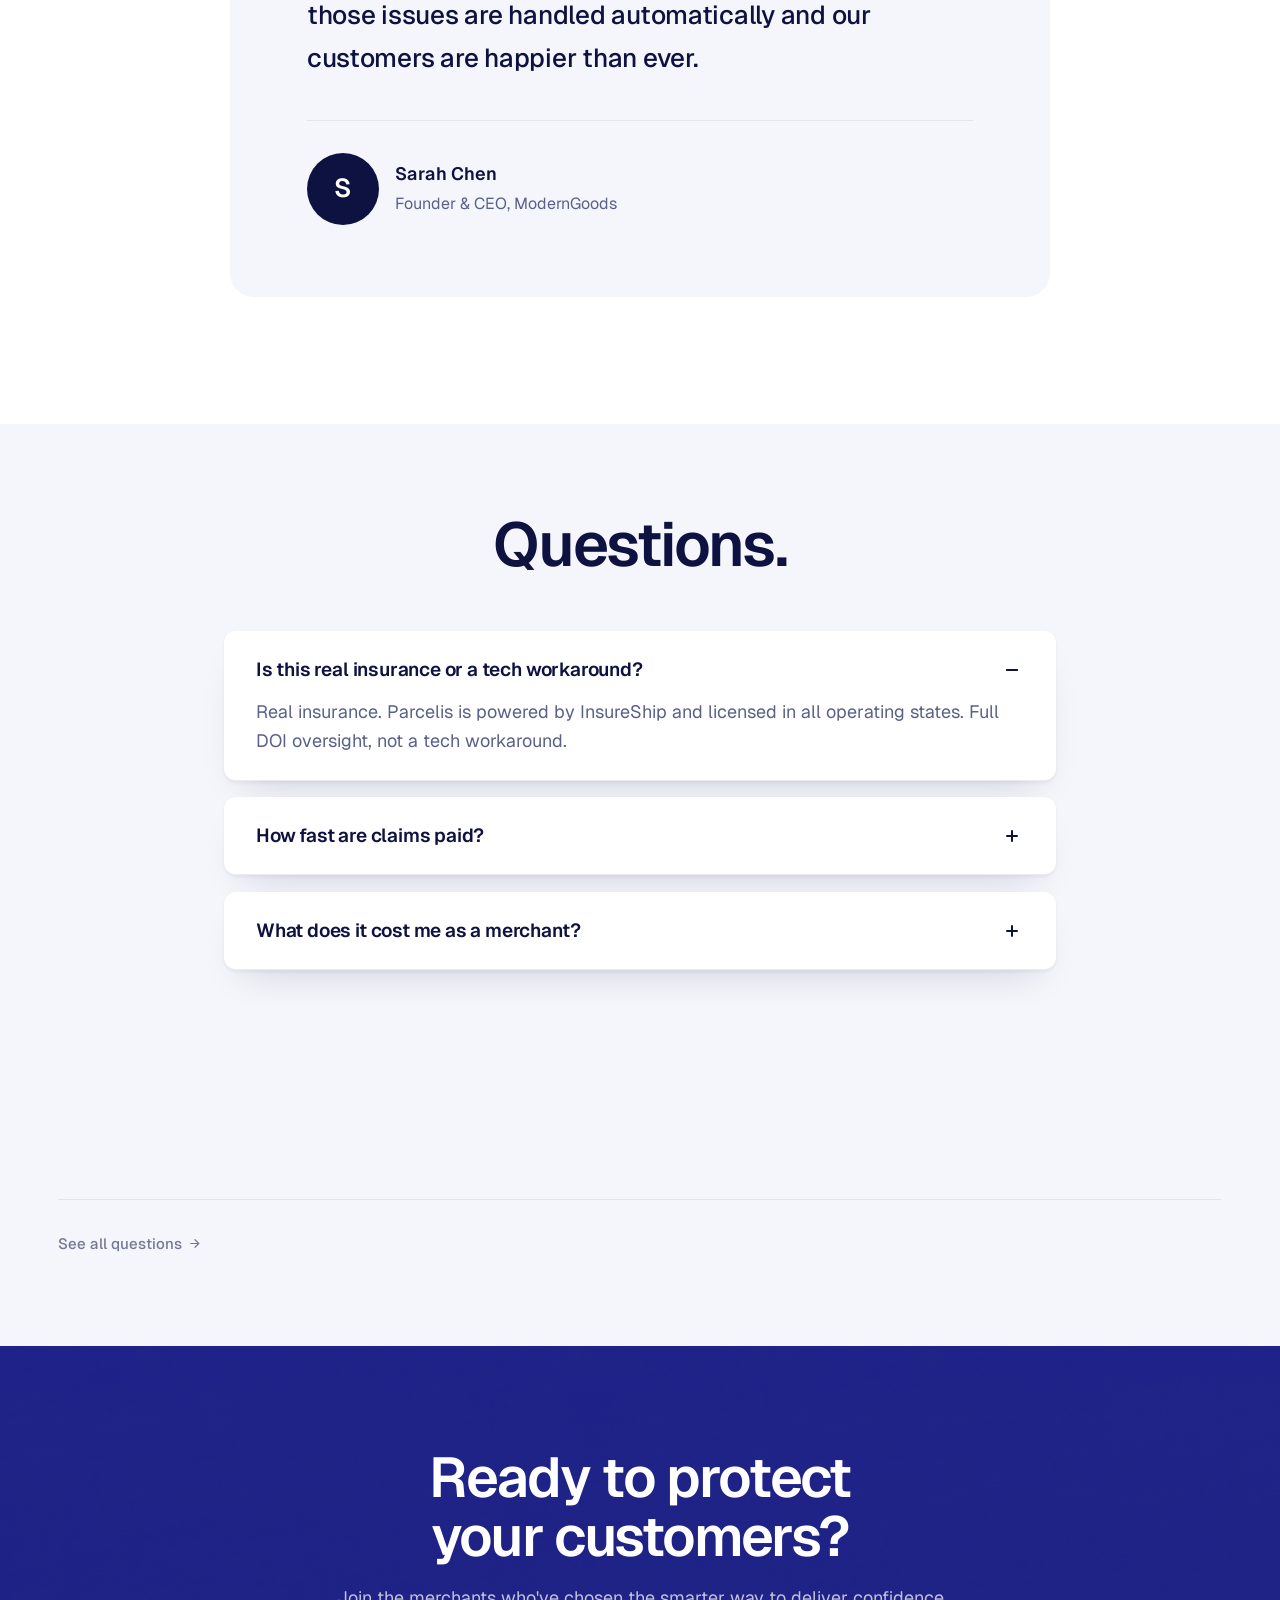
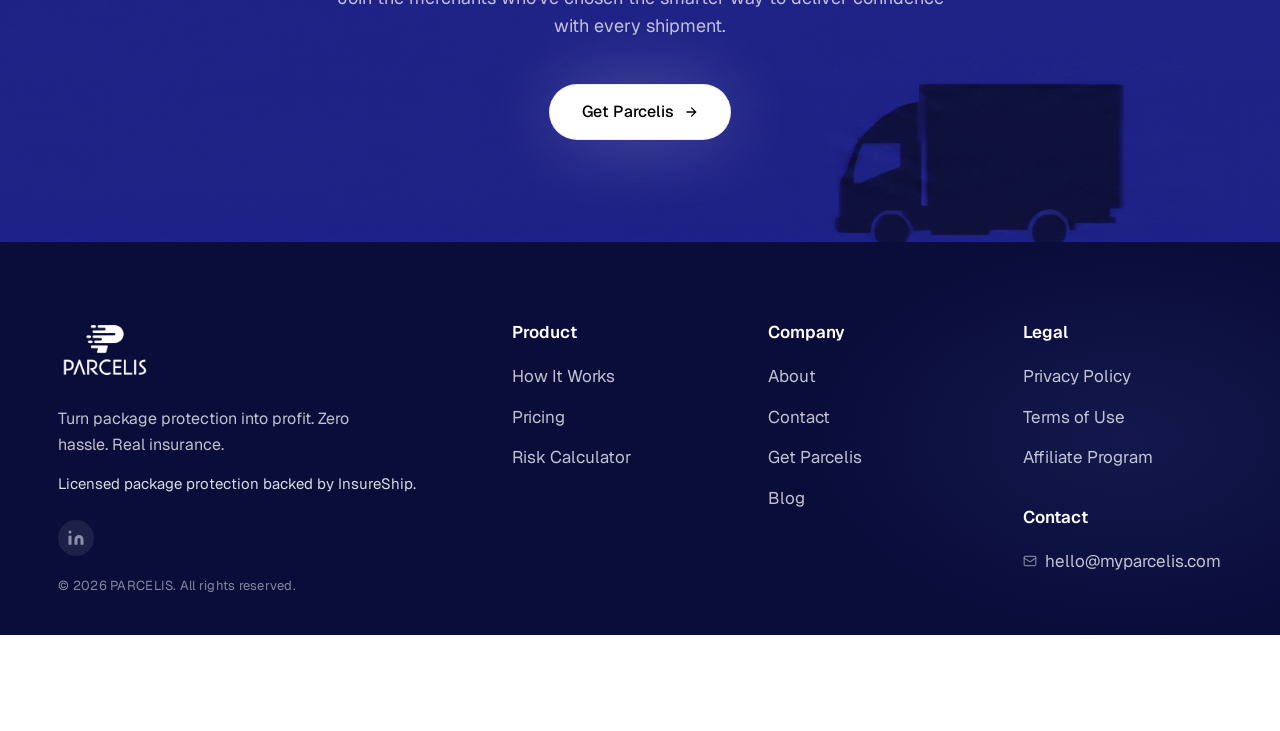
==== commit e046bf19: "Add contact page + expand FAQ with Coverage & Pricing groups - New contact.html: dark ink hero, two-" ====
--- a/index.html
+++ b/index.html
@@ -498,7 +498,7 @@
         <h3>Company</h3>
         <ul>
           <li><a href="#">About</a></li>
-          <li><a href="#">Contact</a></li>
+          <li><a href="contact.html">Contact</a></li>
           <li><a href="#">Get Parcelis</a></li>
           <li><a href="resources.html">Blog</a></li>
         </ul>
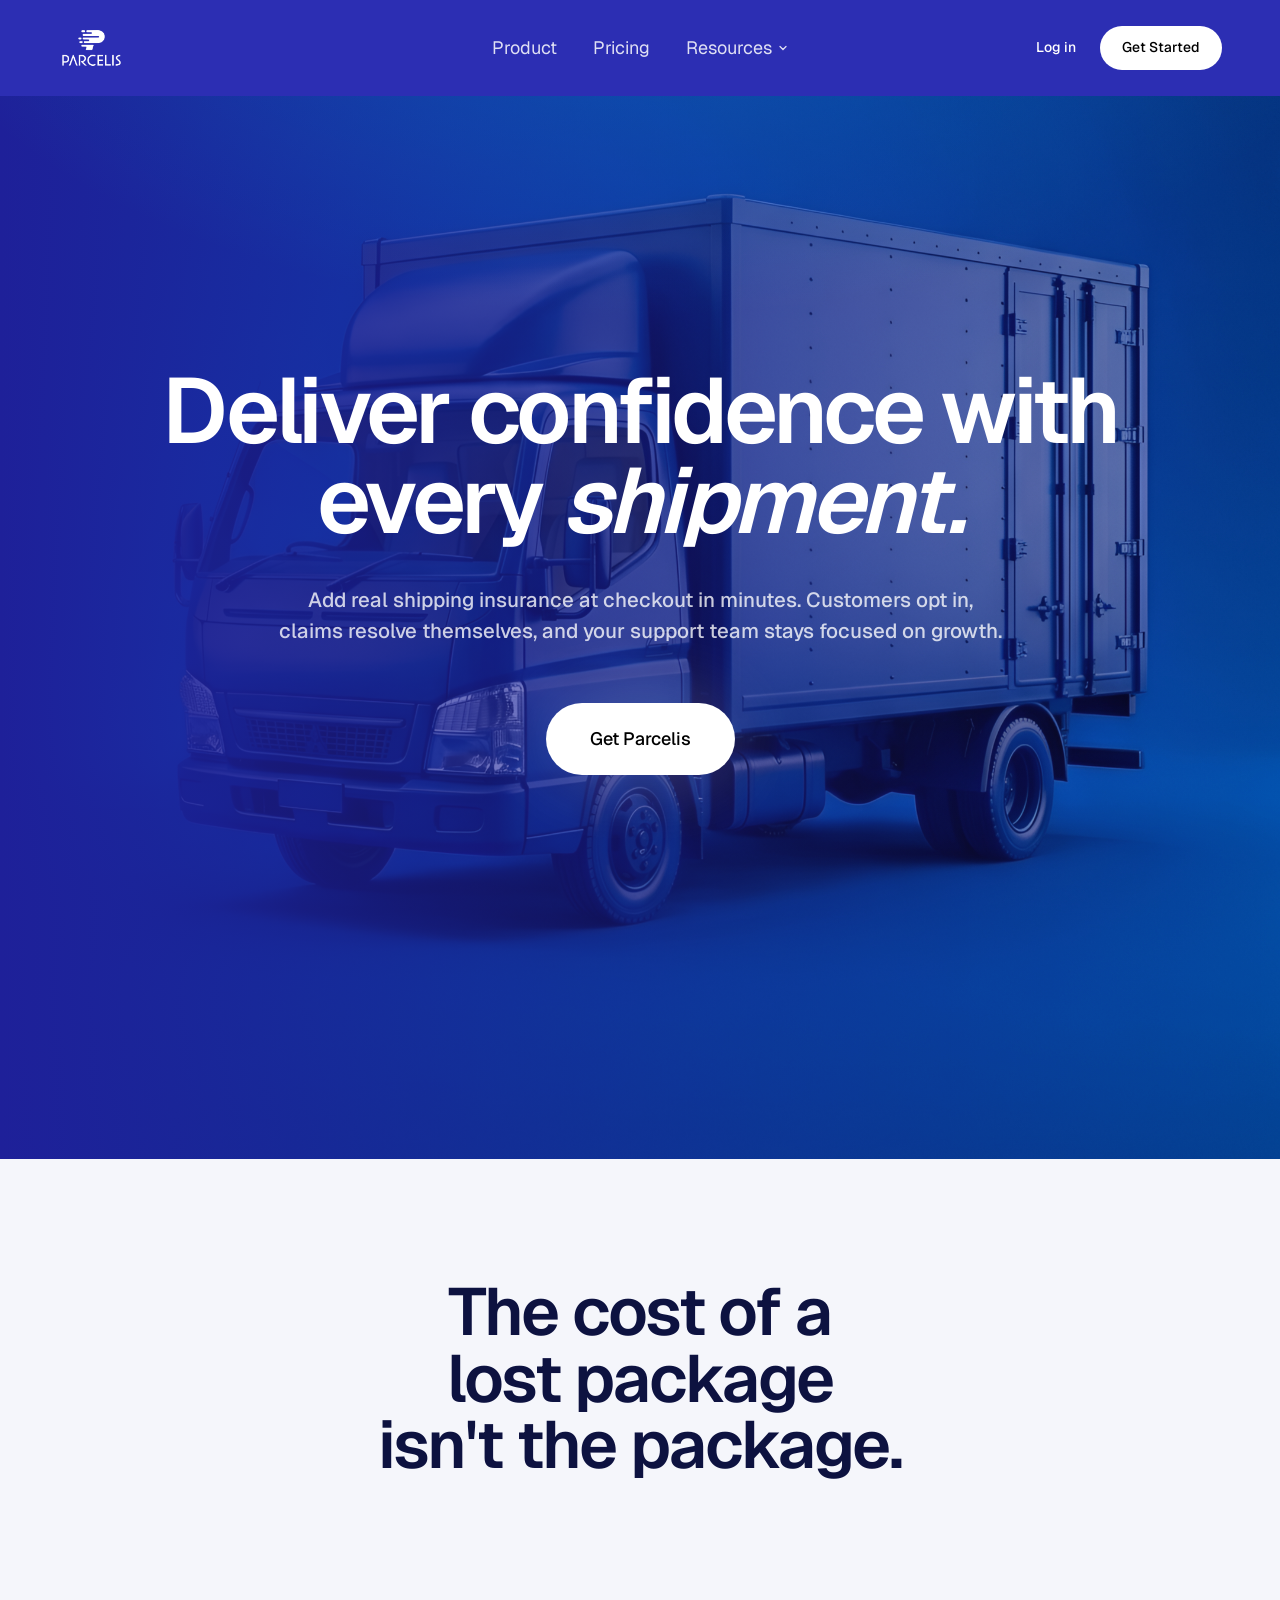
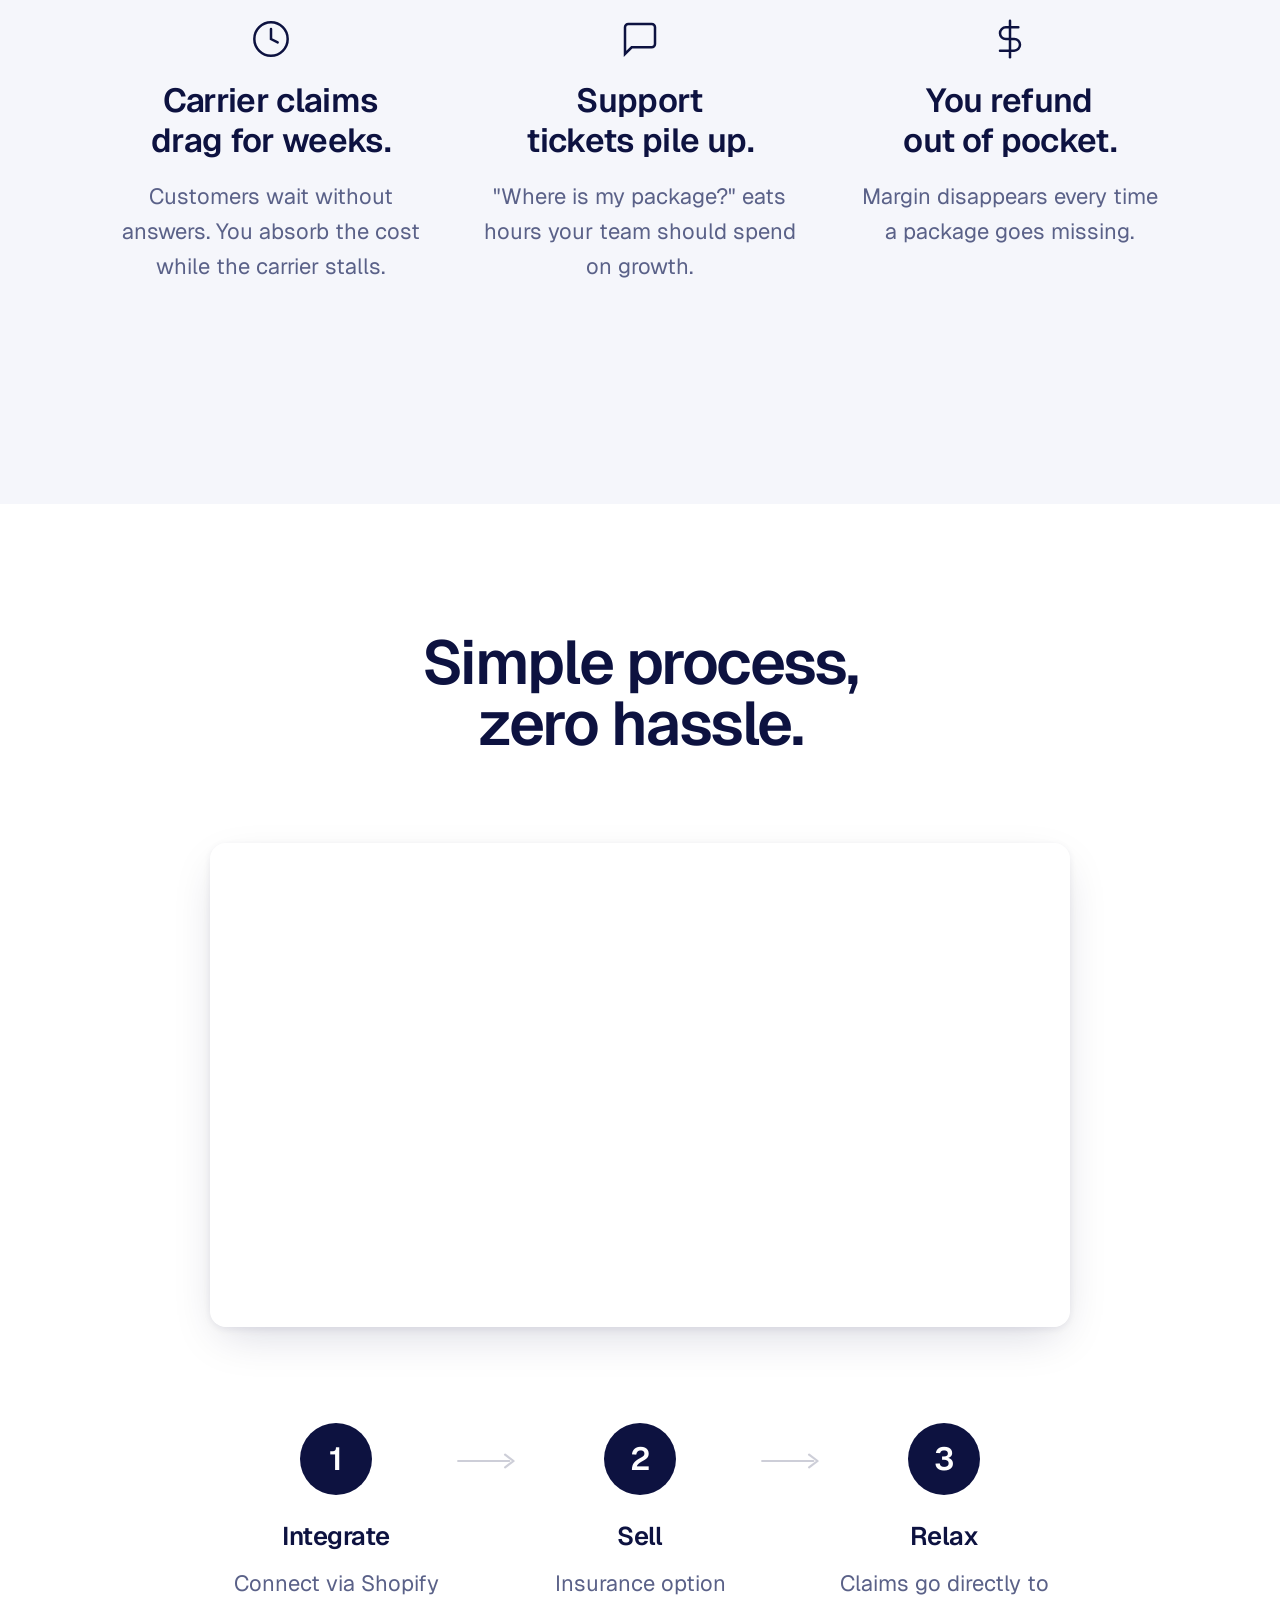
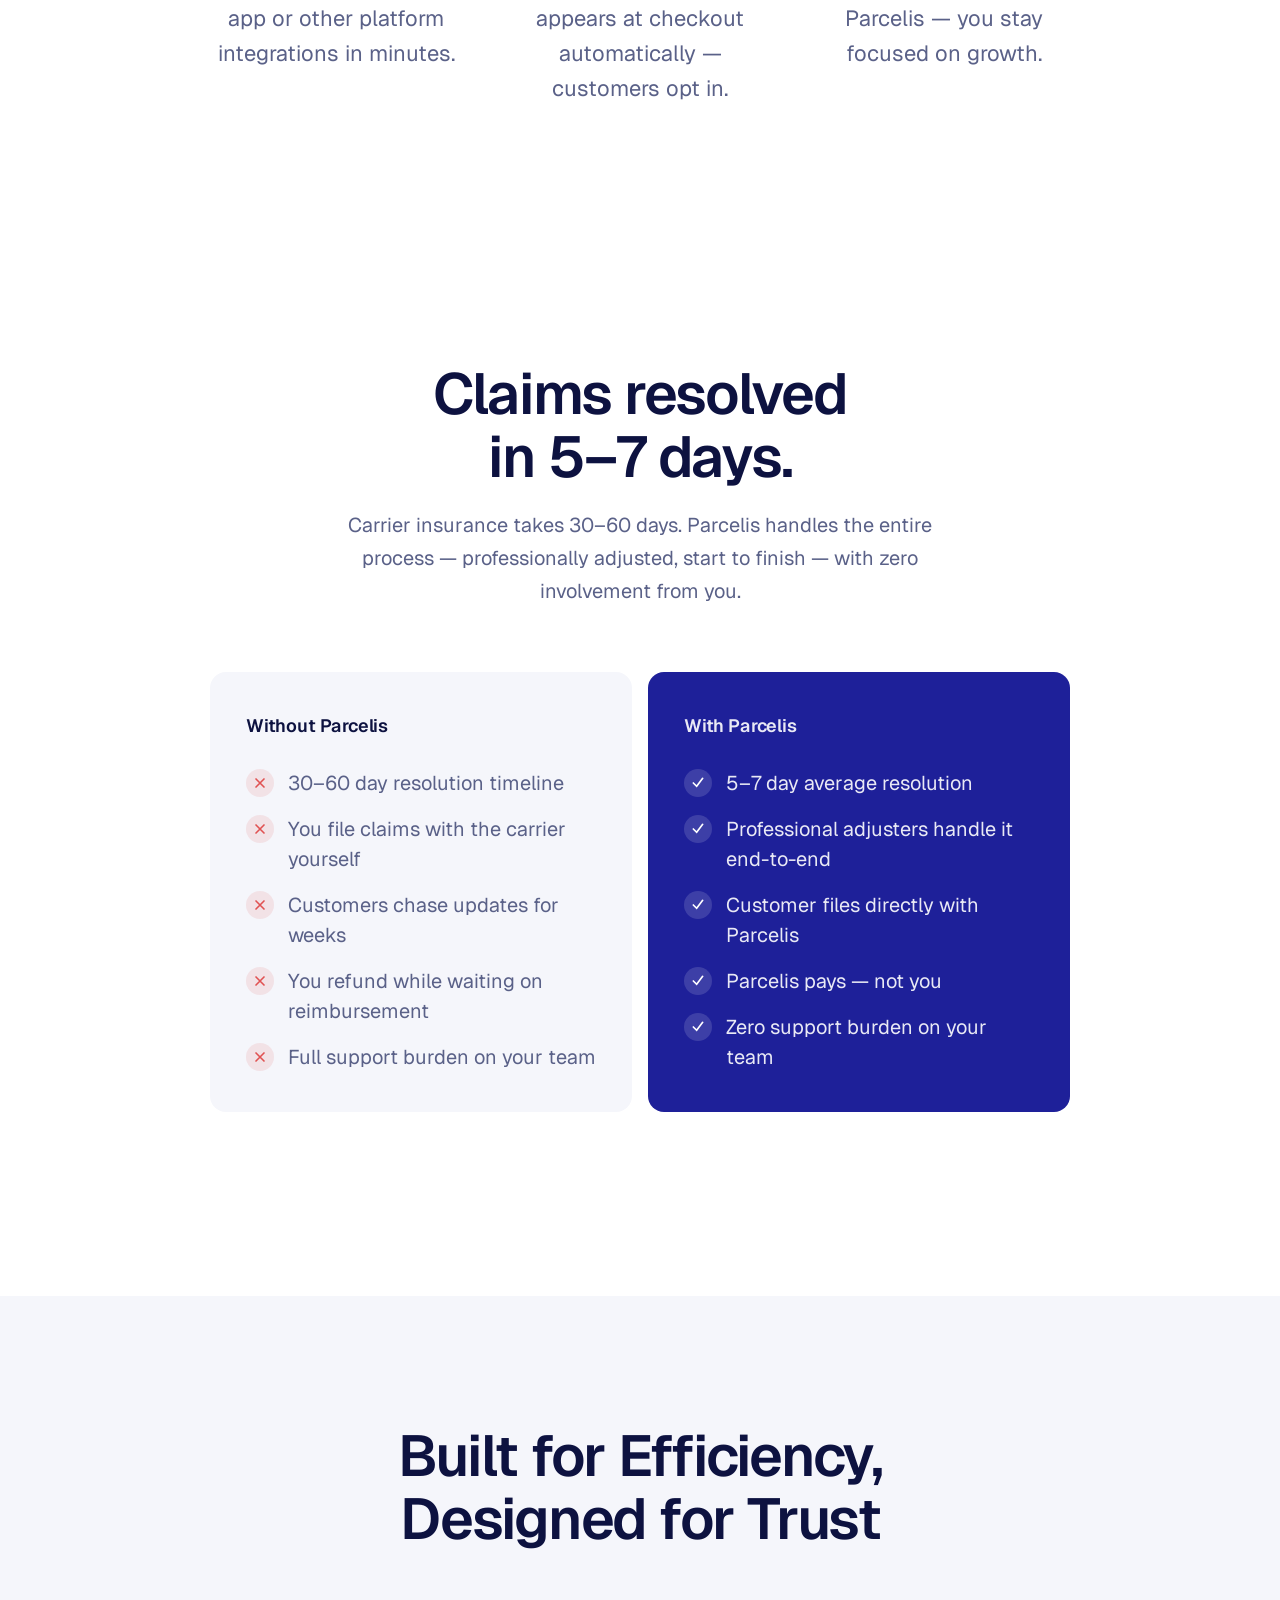
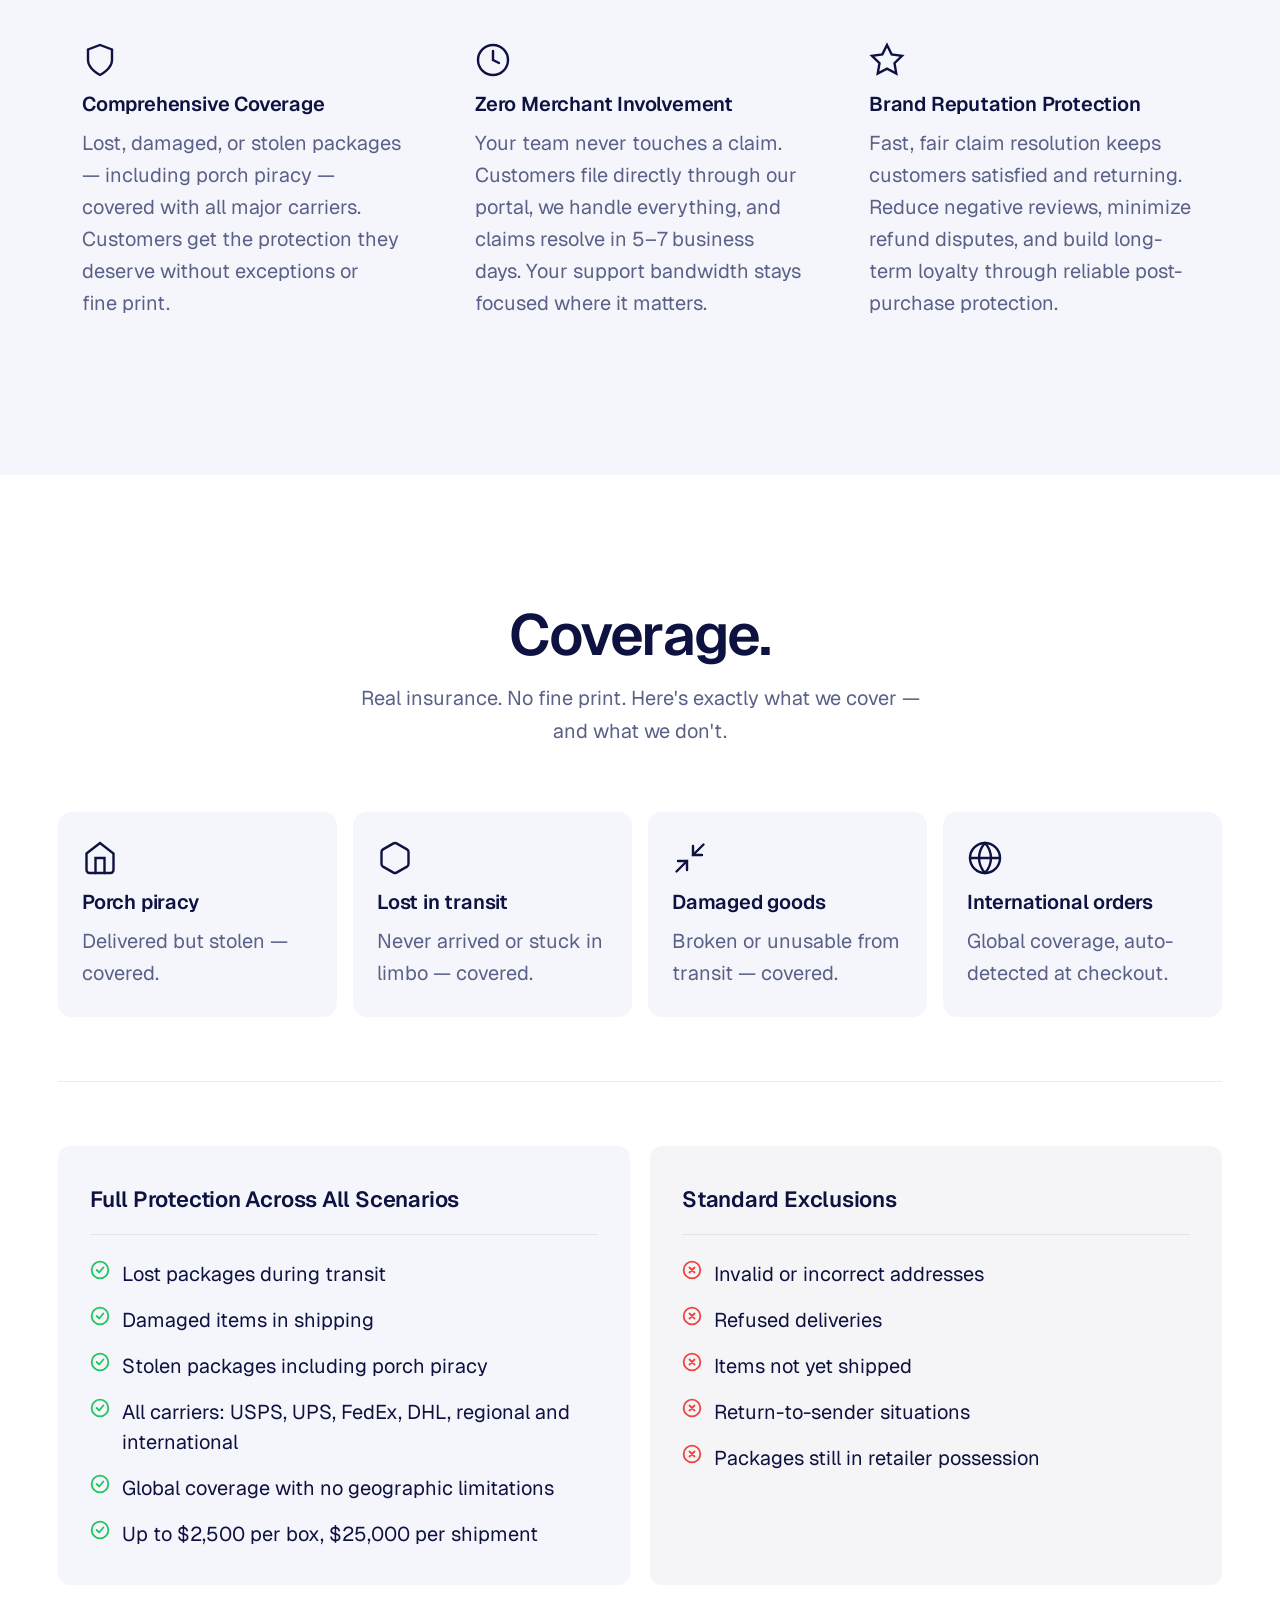
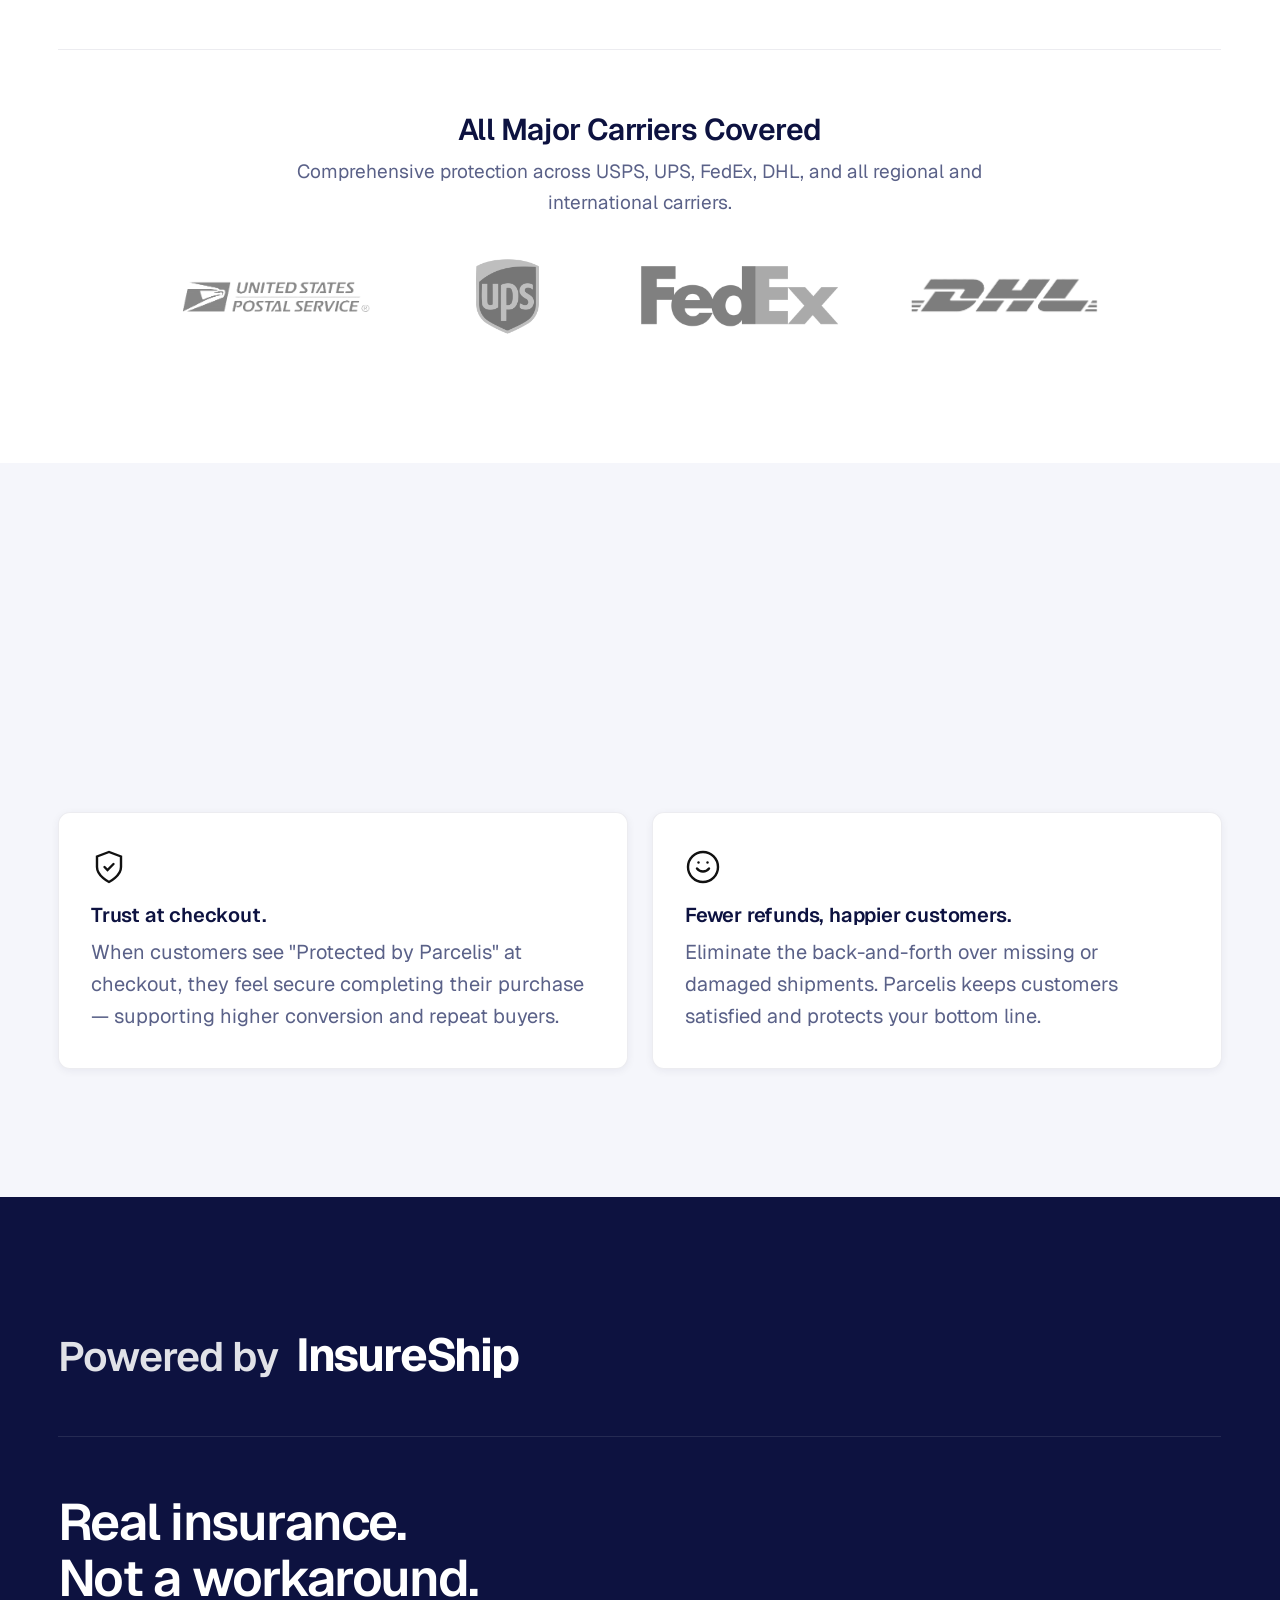
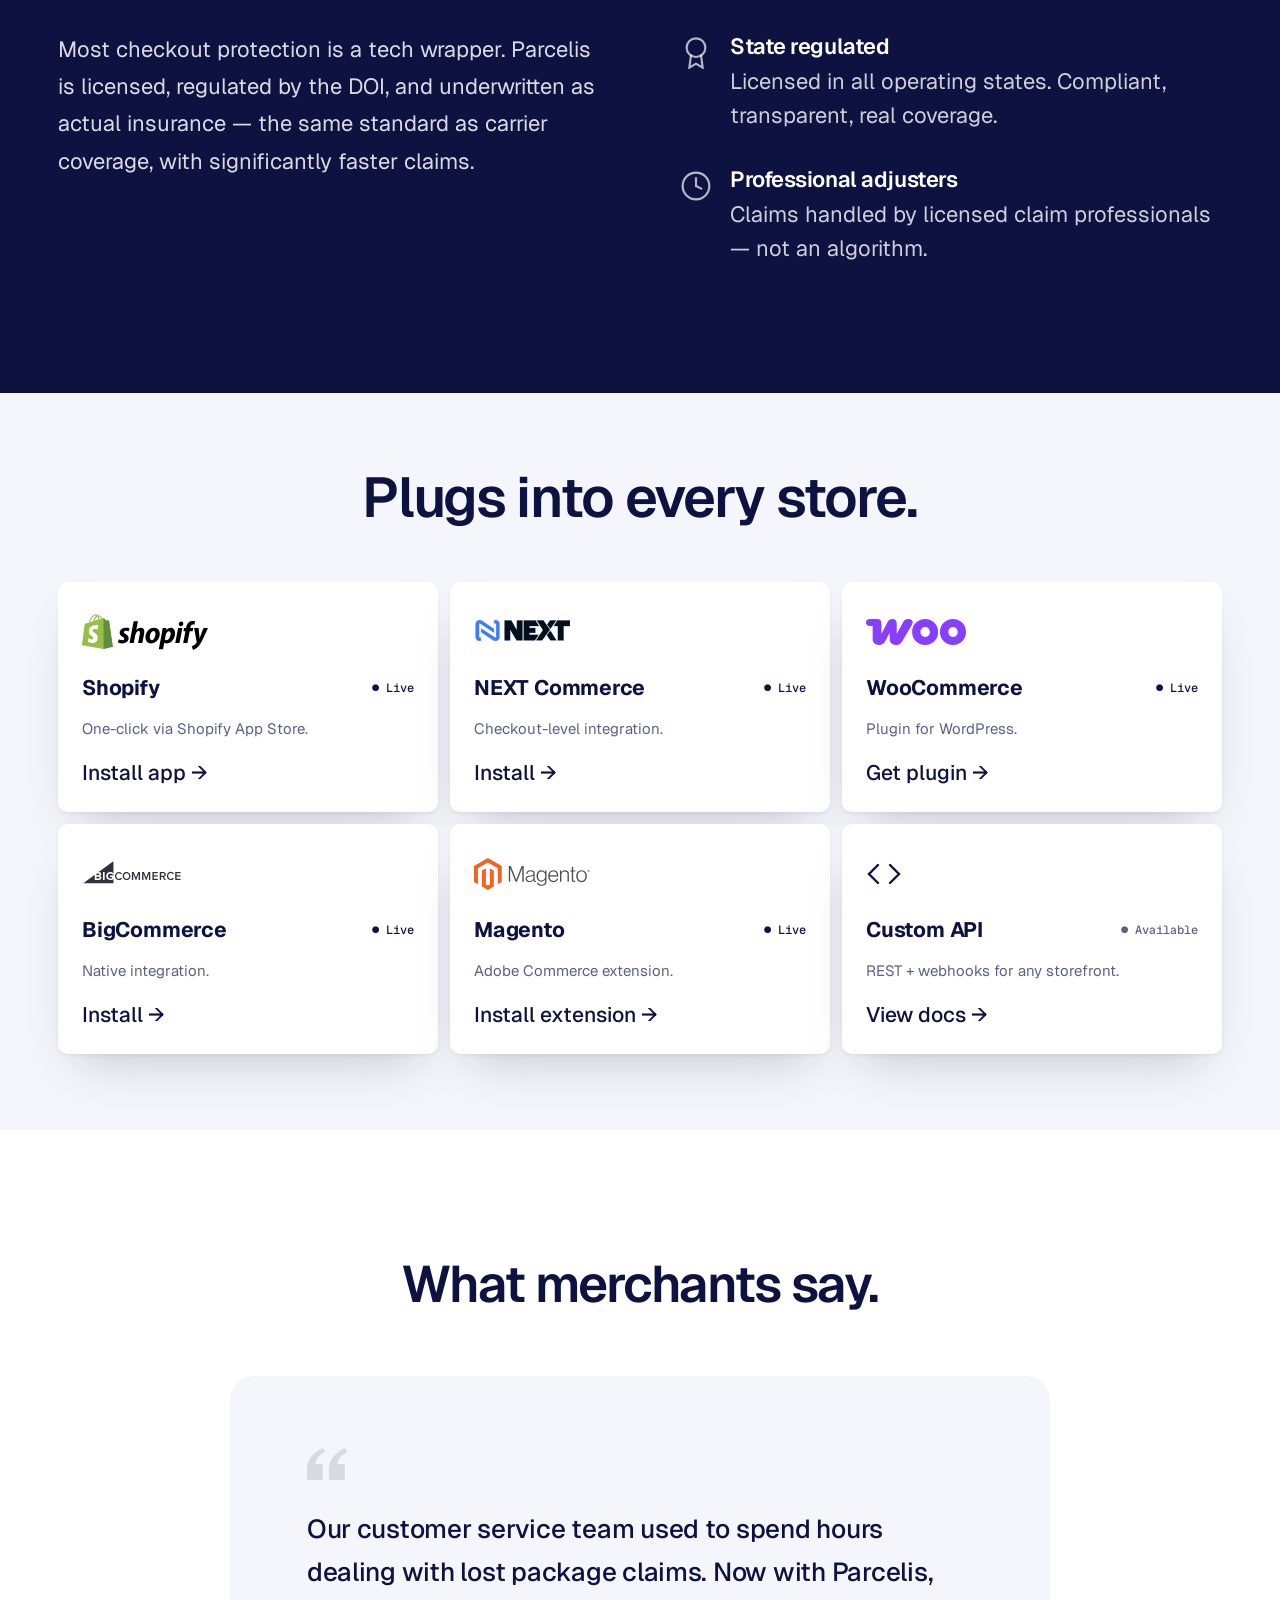
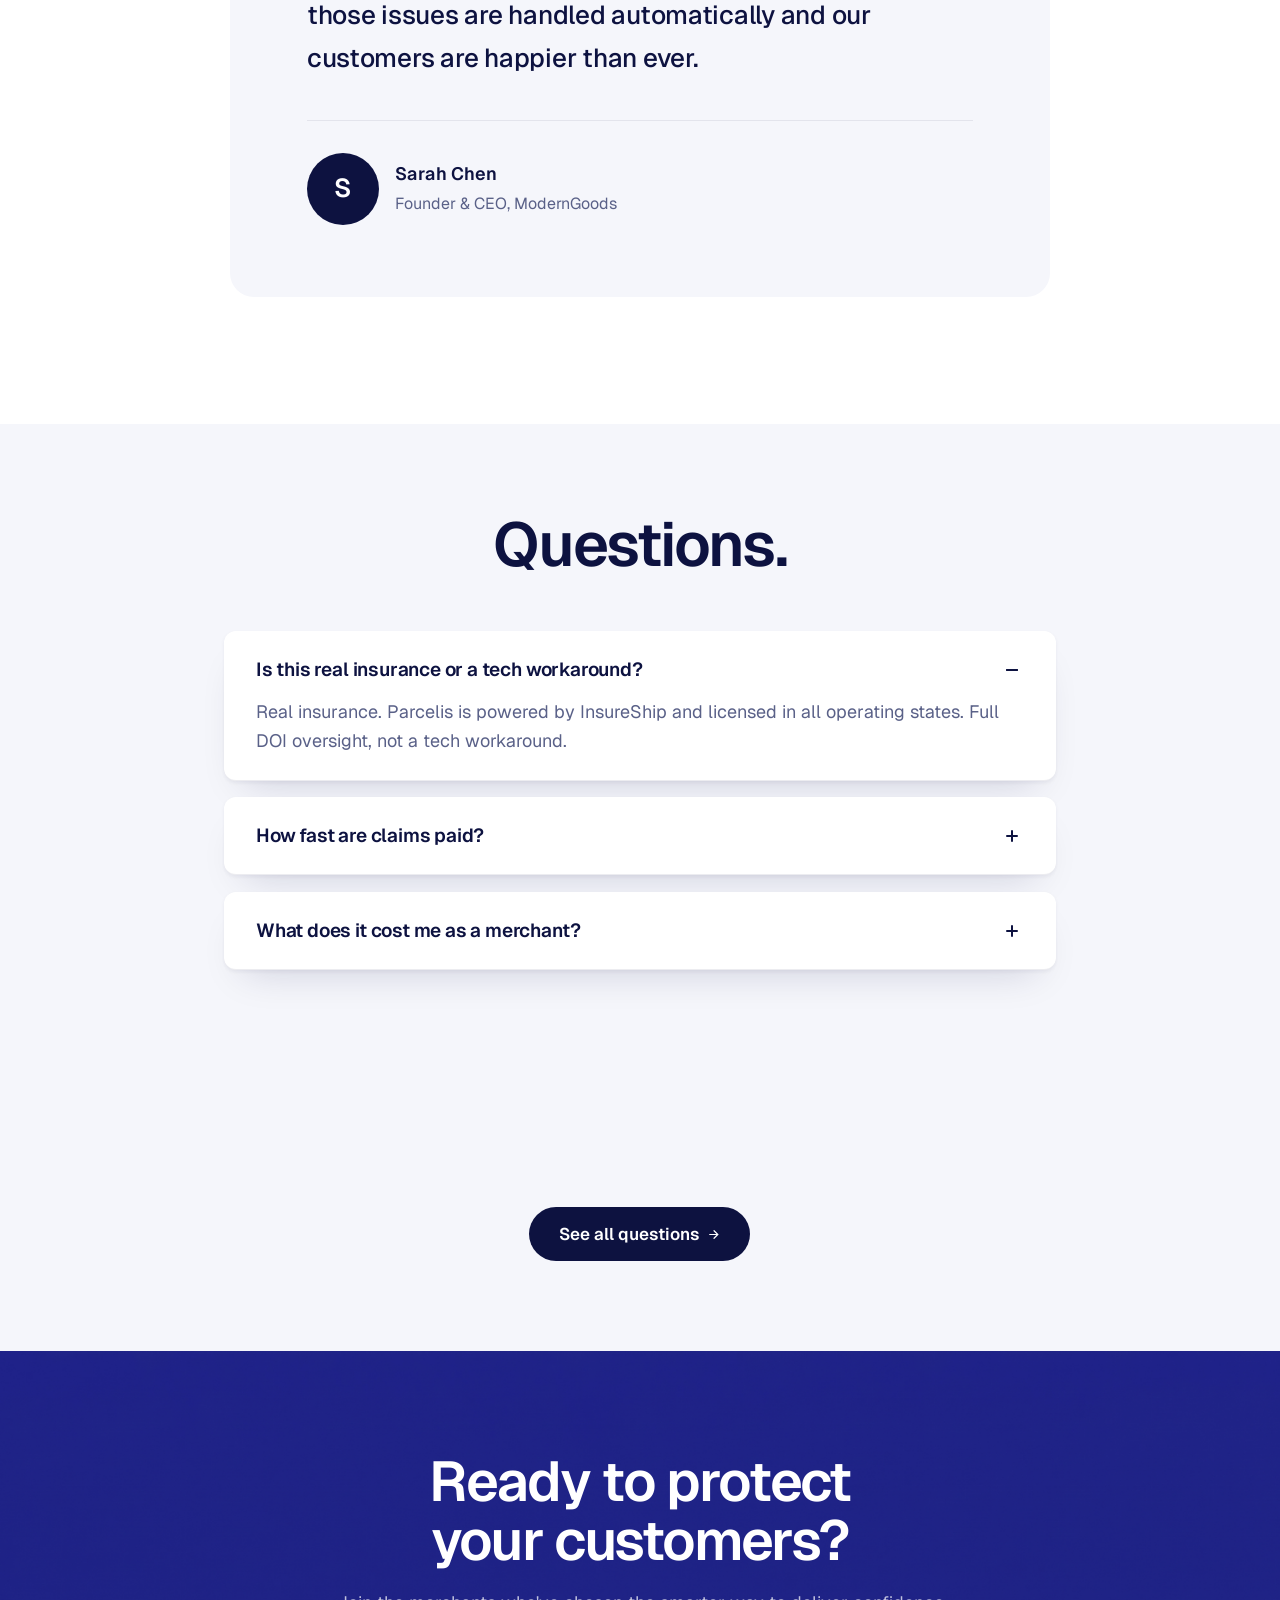
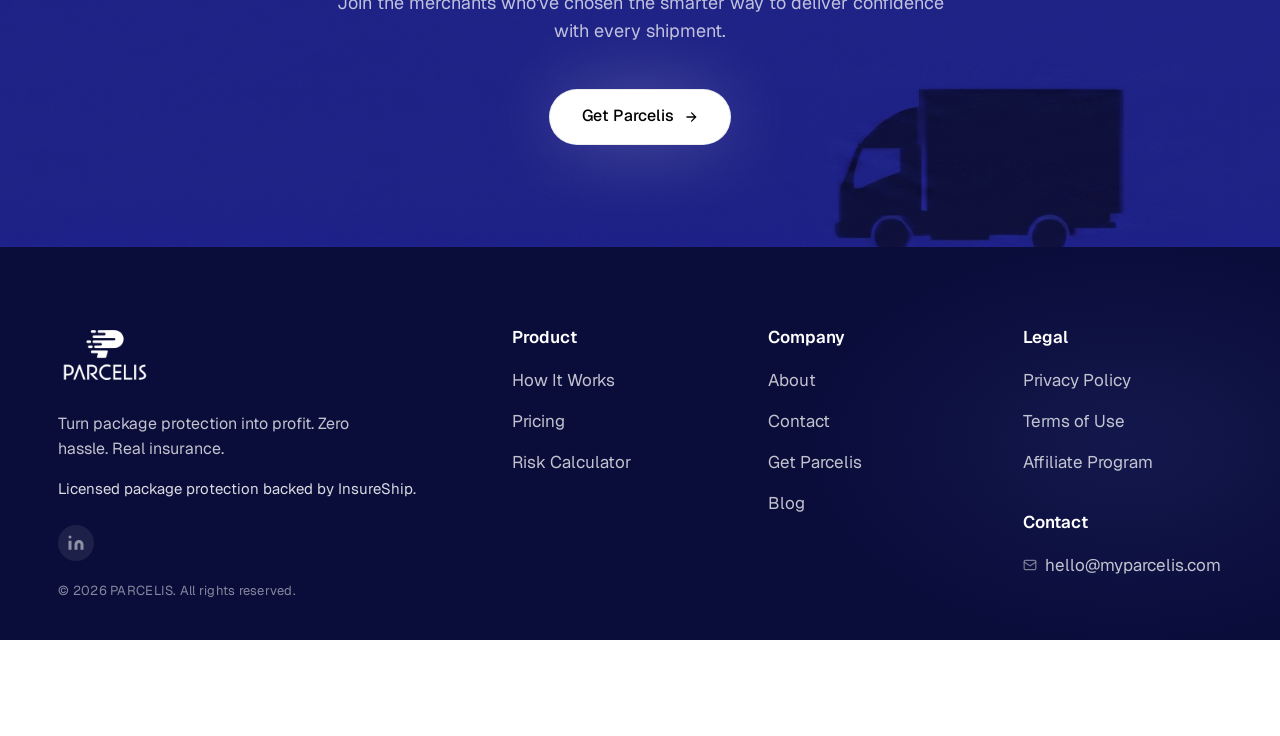
==== commit 0033be4f: "Fix FAQ UX: button, no separators, no all-caps labels, nav FAQ link - "See all questions" → solid pi" ====
--- a/index.html
+++ b/index.html
@@ -38,7 +38,7 @@
           <a href="resources.html">Blog</a>
           <a href="resources.html">Case Studies</a>
           <div class="dd-divider"></div>
-          <a href="#">Help Center</a>
+          <a href="faq.html">FAQ</a>
           <a href="roi-calculator.html">ROI Calculator</a>
         </div>
       </div>
--- a/styles.css
+++ b/styles.css
@@ -1233,16 +1233,16 @@
 /* ============ nav v2 ============ */
 .nav-v2 {
   position: fixed; top: 0; left: 0; right: 0; z-index: 50;
-  background: transparent !important;
+  background: var(--navy-700) !important;
   color: #fff;
   border-bottom: none !important;
   backdrop-filter: none !important;
   -webkit-backdrop-filter: none !important;
-  transition: background .25s ease;
+  transition: background .3s ease;
 }
 .nav-v2.scrolled {
   background:
-    radial-gradient(700px 160px at 100% 50%, rgba(69,72,217,0.5) 0%, transparent 60%),
+    radial-gradient(700px 160px at 100% 50%, rgba(69,72,217,0.4) 0%, transparent 60%),
     var(--navy-800) !important;
   border-bottom: none !important;
   backdrop-filter: none !important;
@@ -1250,7 +1250,7 @@
 }
 .nav-v2.nav-opaque {
   background:
-    radial-gradient(700px 160px at 100% 50%, rgba(69,72,217,0.5) 0%, transparent 60%),
+    radial-gradient(700px 160px at 100% 50%, rgba(69,72,217,0.4) 0%, transparent 60%),
     var(--navy-800) !important;
   backdrop-filter: none !important;
   -webkit-backdrop-filter: none !important;
@@ -1261,7 +1261,7 @@
 .nav-v2 .brand { color: #fff; font-size: 22px; font-weight: 600; letter-spacing: -0.02em; }
 .nav-v2 .brand-mark { background: transparent; color: #fff; padding: 0; }
 .nav-v2 .brand-logo { height: 40px; width: auto; display: block; }
-.nav-v2 .nav-links a { color: rgba(255,255,255,0.85); padding: 10px 16px; border-radius: 999px; font-size: 15px; transition: background .15s ease, color .15s ease; }
+.nav-v2 .nav-links a { color: rgba(255,255,255,0.85); padding: 10px 16px; border-radius: 999px; font-size: 18px; transition: background .15s ease, color .15s ease; }
 .nav-v2 .nav-links a:hover { background: rgba(255,255,255,0.06); color: #fff; }
 .nav-v2 .nav-links a.active { background: rgba(255,255,255,0.1); color: #fff; }
 .nav-v2 .btn-link { color: #fff; }
@@ -2721,23 +2721,24 @@
 }
 
 .faq-more {
-  margin-top: 40px;
-  padding-top: 32px;
-  border-top: 1px solid var(--hair);
+  margin-top: 48px;
+  text-align: center;
 }
 .faq-more a {
   display: inline-flex;
   align-items: center;
-  gap: 6px;
-  font-size: 15px;
-  font-weight: 500;
-  color: var(--ink);
+  gap: 8px;
+  background: var(--ink);
+  color: #fff;
+  border-radius: 100px;
+  padding: 14px 30px;
+  font-size: 17px;
+  font-weight: 600;
   text-decoration: none;
-  opacity: 0.55;
   transition: opacity 0.2s;
 }
 .faq-more a:hover {
-  opacity: 1;
+  opacity: 0.8;
 }
 
 
@@ -4260,7 +4261,7 @@
   background: #fff; border-radius: 12px;
   padding: 6px;
   box-shadow: 0 4px 6px rgba(13,18,64,0.06), 0 16px 48px -8px rgba(13,18,64,0.18);
-  min-width: 160px;
+  min-width: 200px;
   opacity: 0; pointer-events: none; visibility: hidden;
   transition: opacity .18s ease, transform .18s ease;
   z-index: 200;
@@ -4270,8 +4271,8 @@
   transform: translateX(-50%) translateY(0);
 }
 .nav-dropdown-menu a {
-  display: block; padding: 8px 12px; border-radius: 7px;
-  font-size: 13.5px; color: var(--ink) !important;
+  display: block; padding: 10px 14px; border-radius: 7px;
+  font-size: 16px; color: var(--ink) !important;
   transition: background .12s; white-space: nowrap;
 }
 .nav-dropdown-menu a:hover { background: var(--surface); }
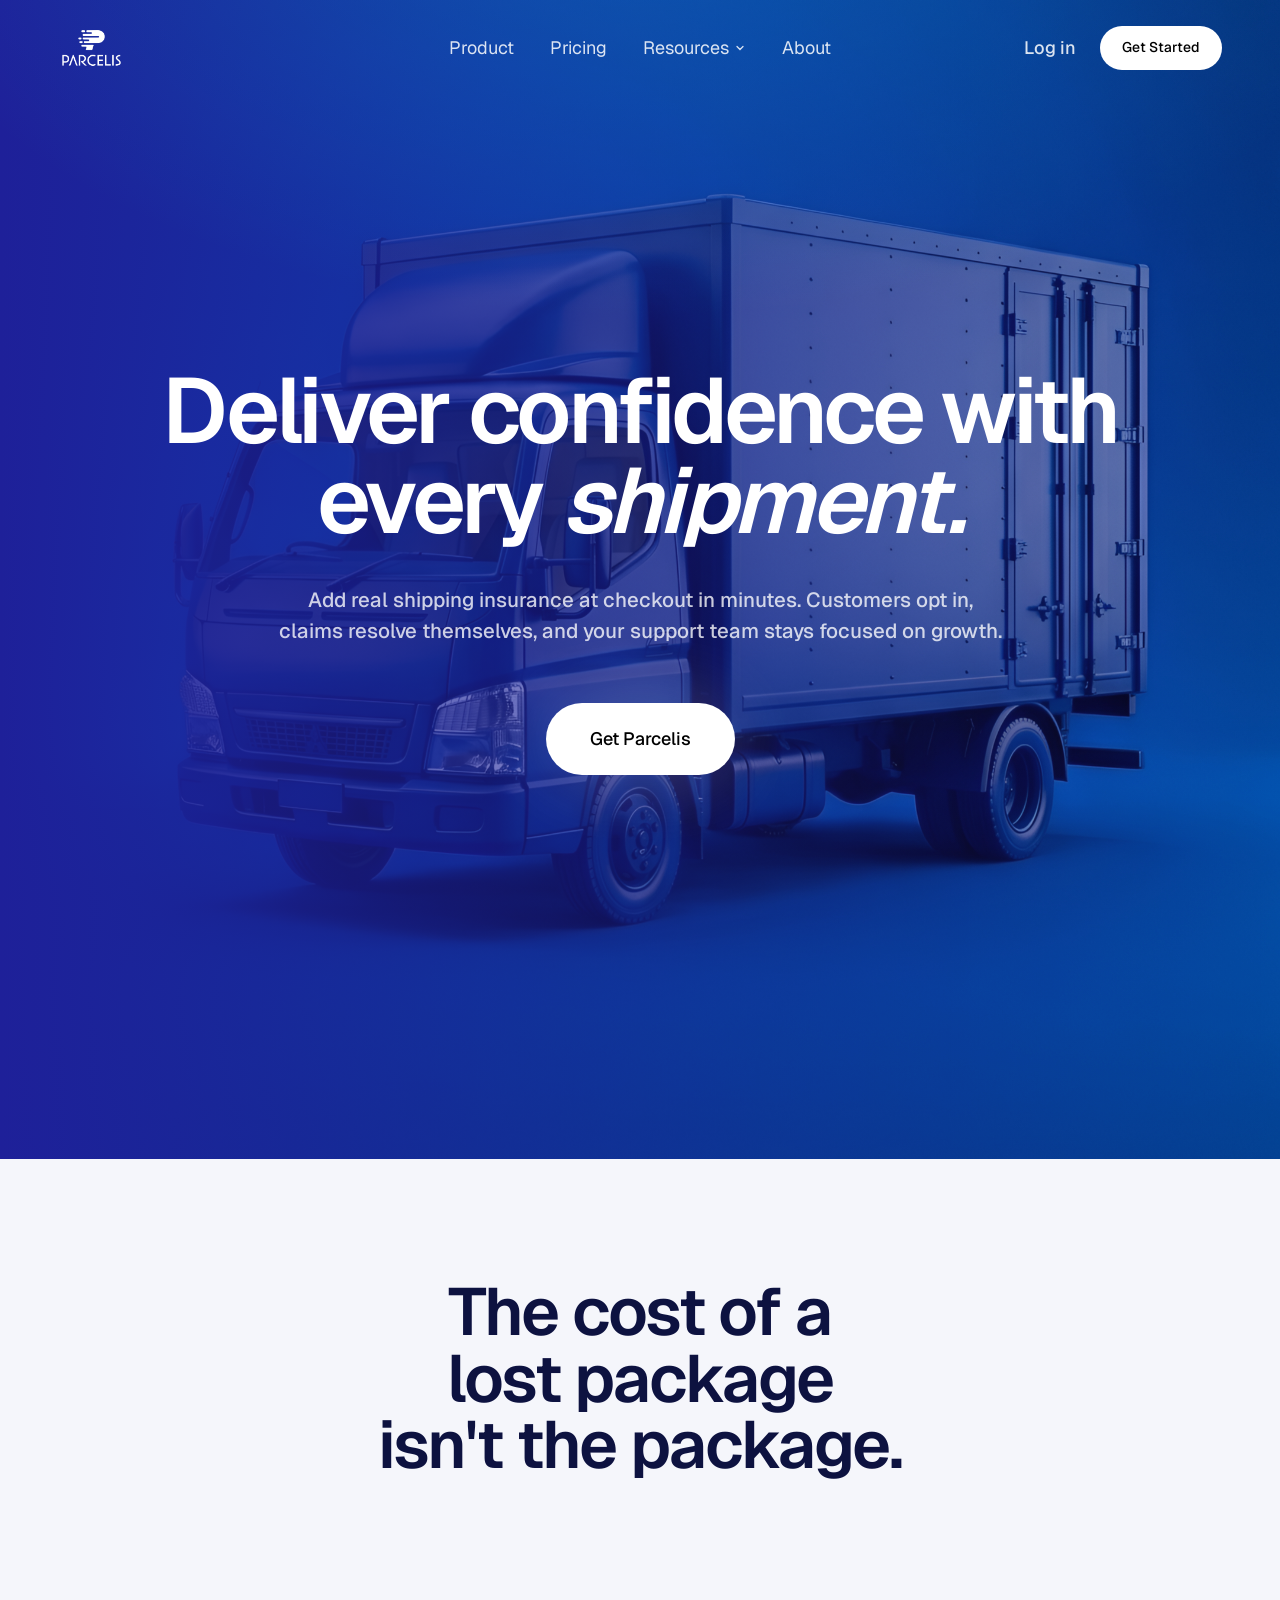
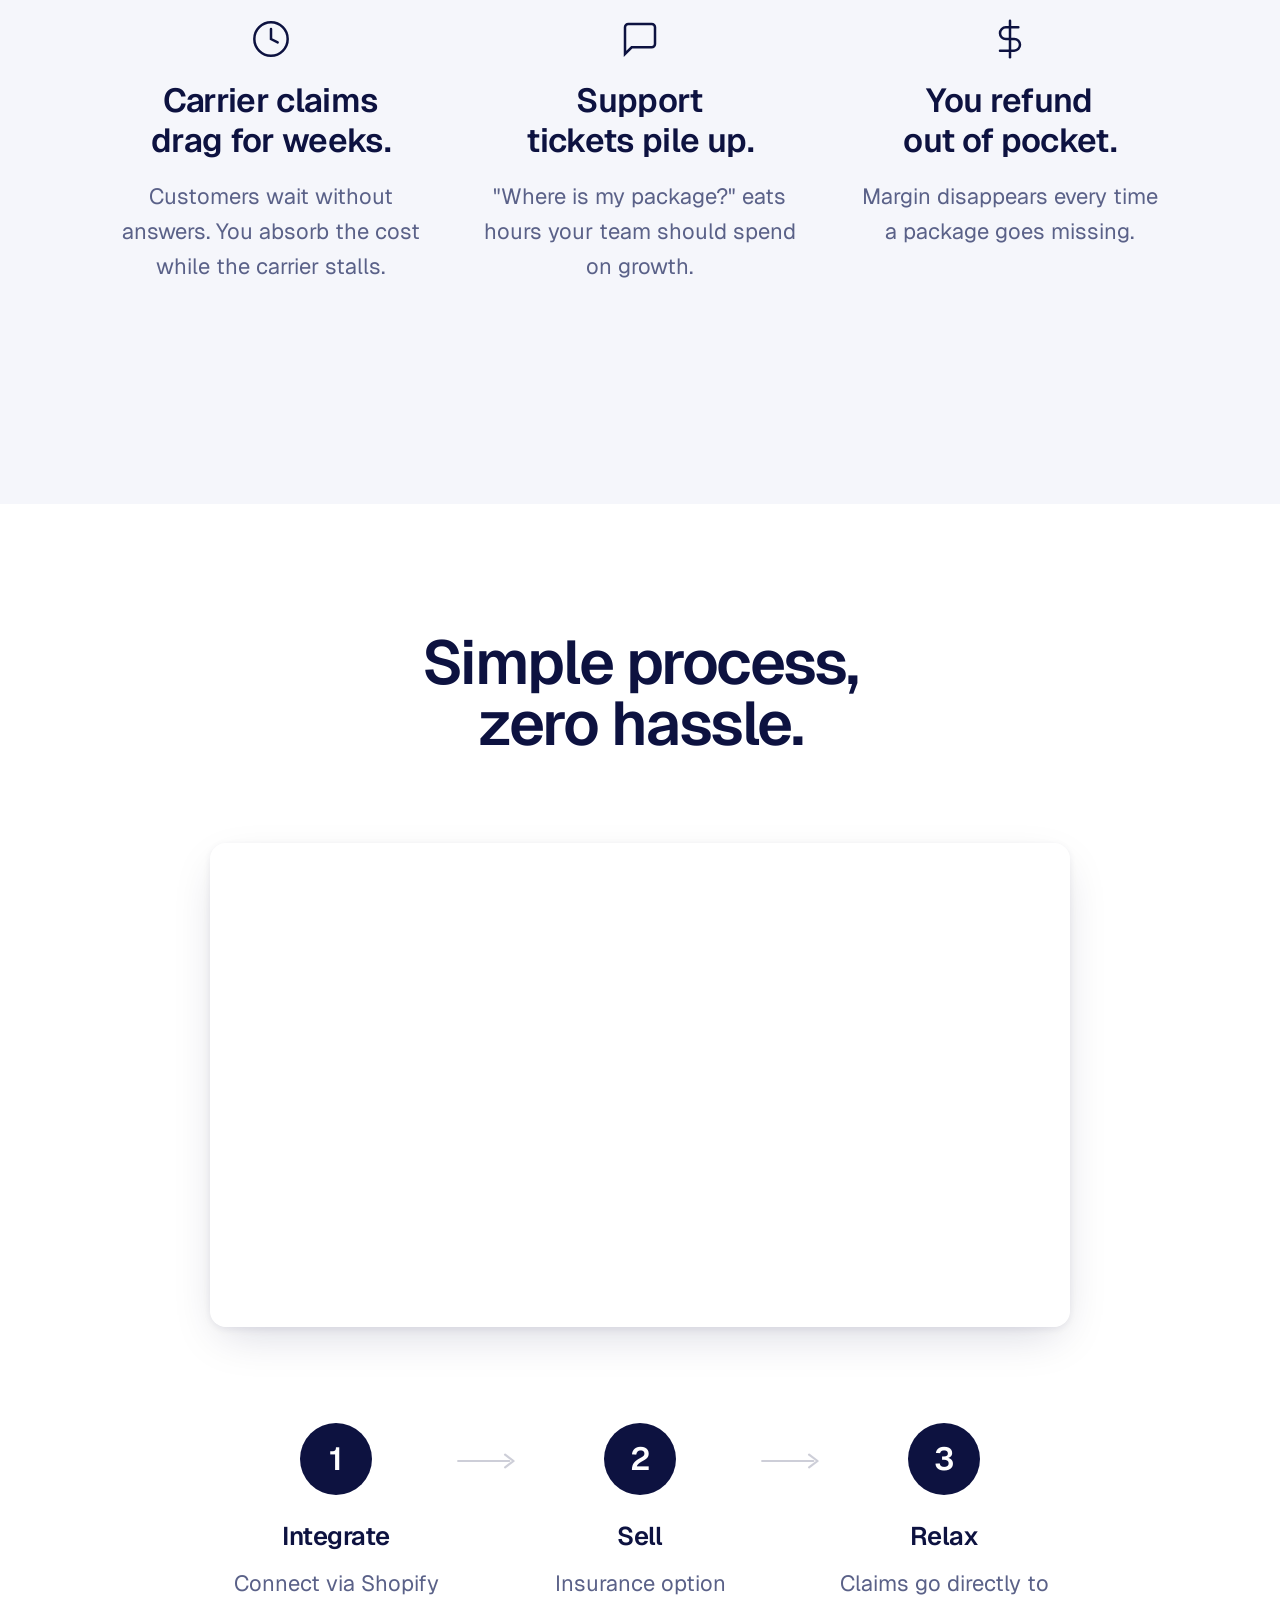
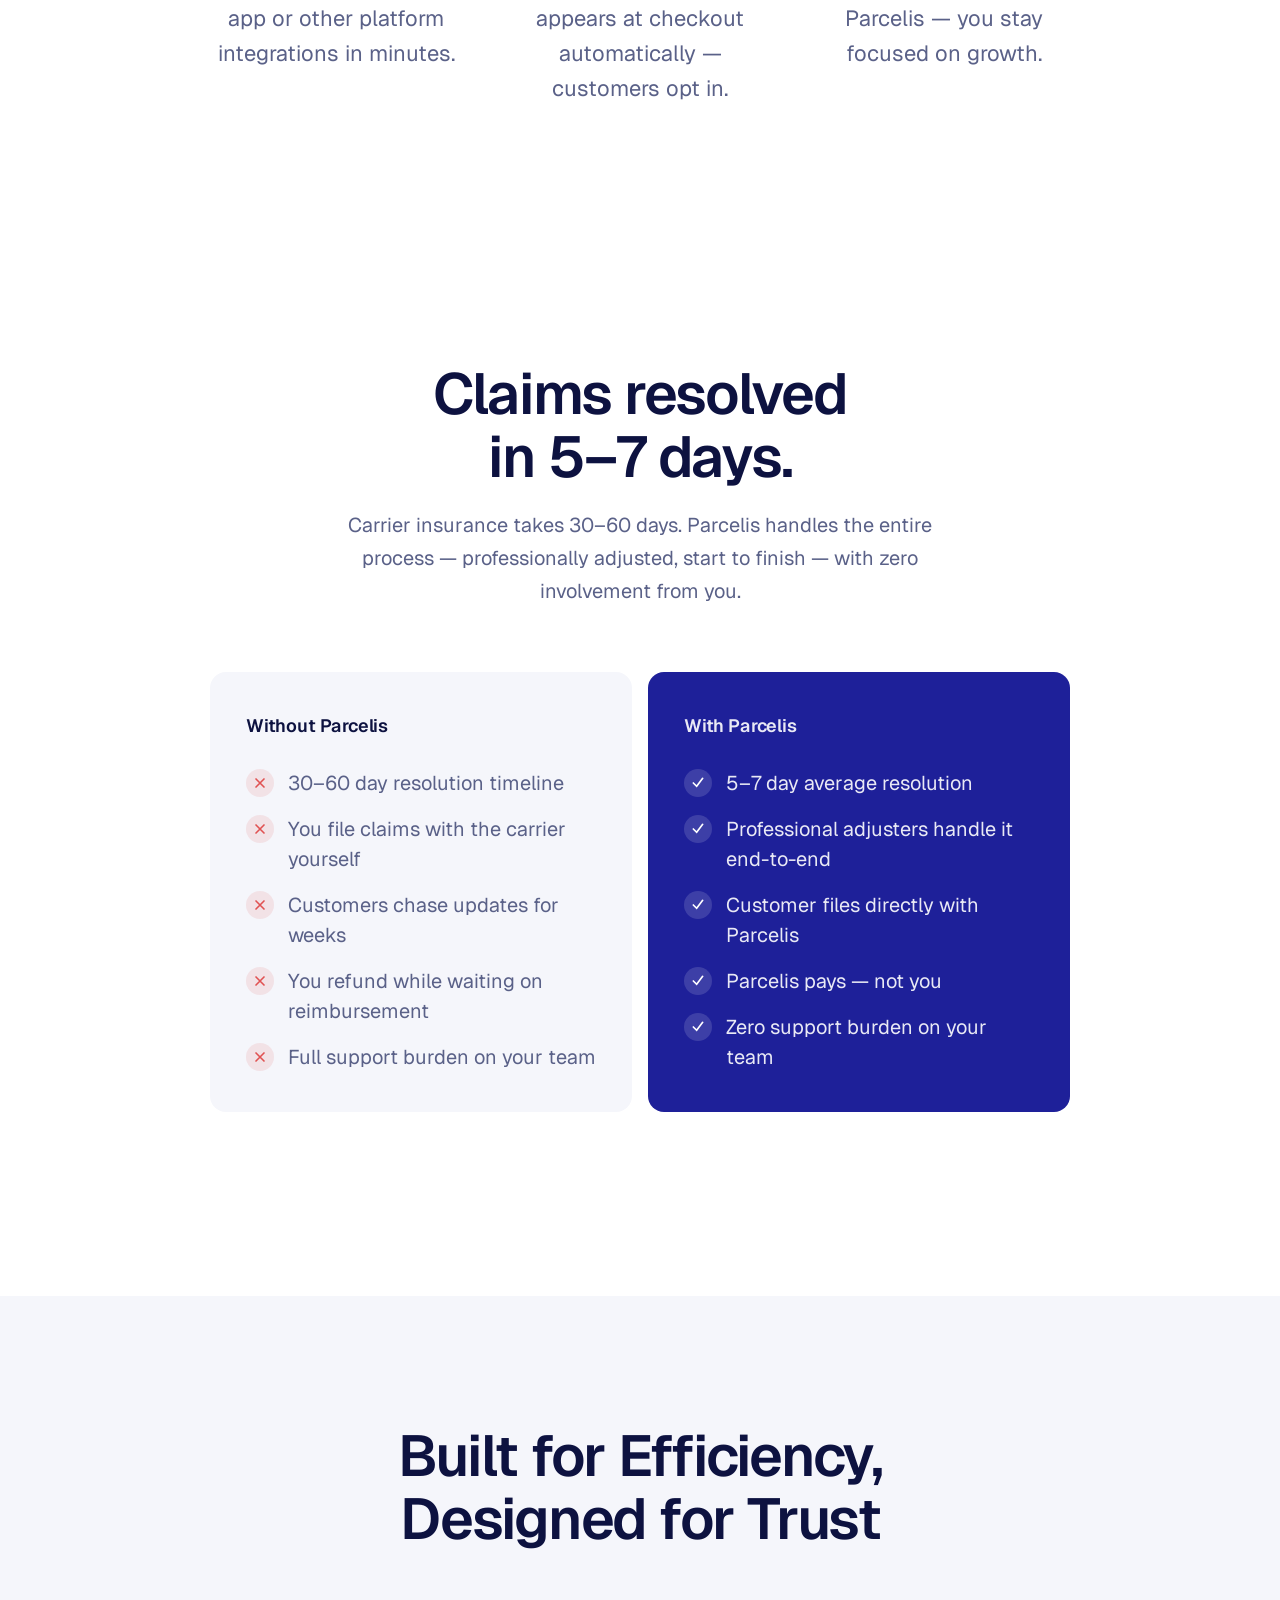
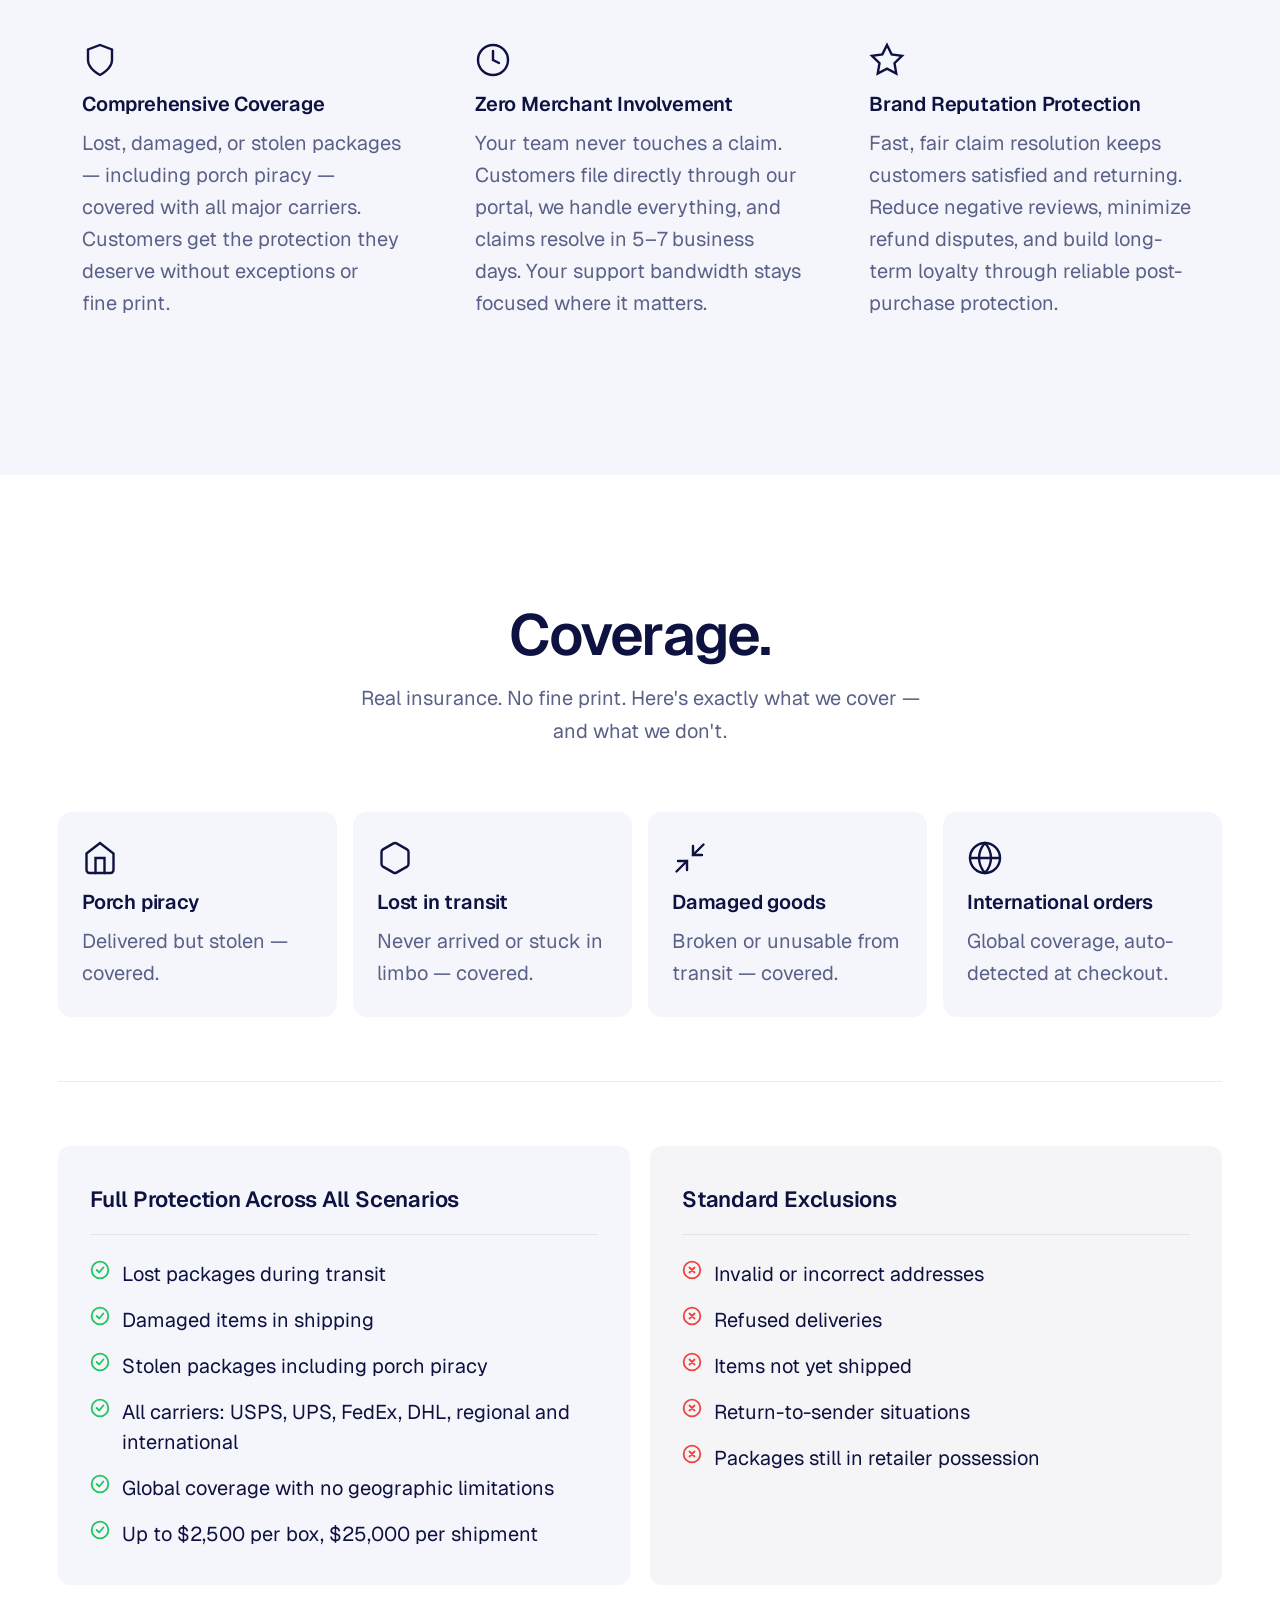
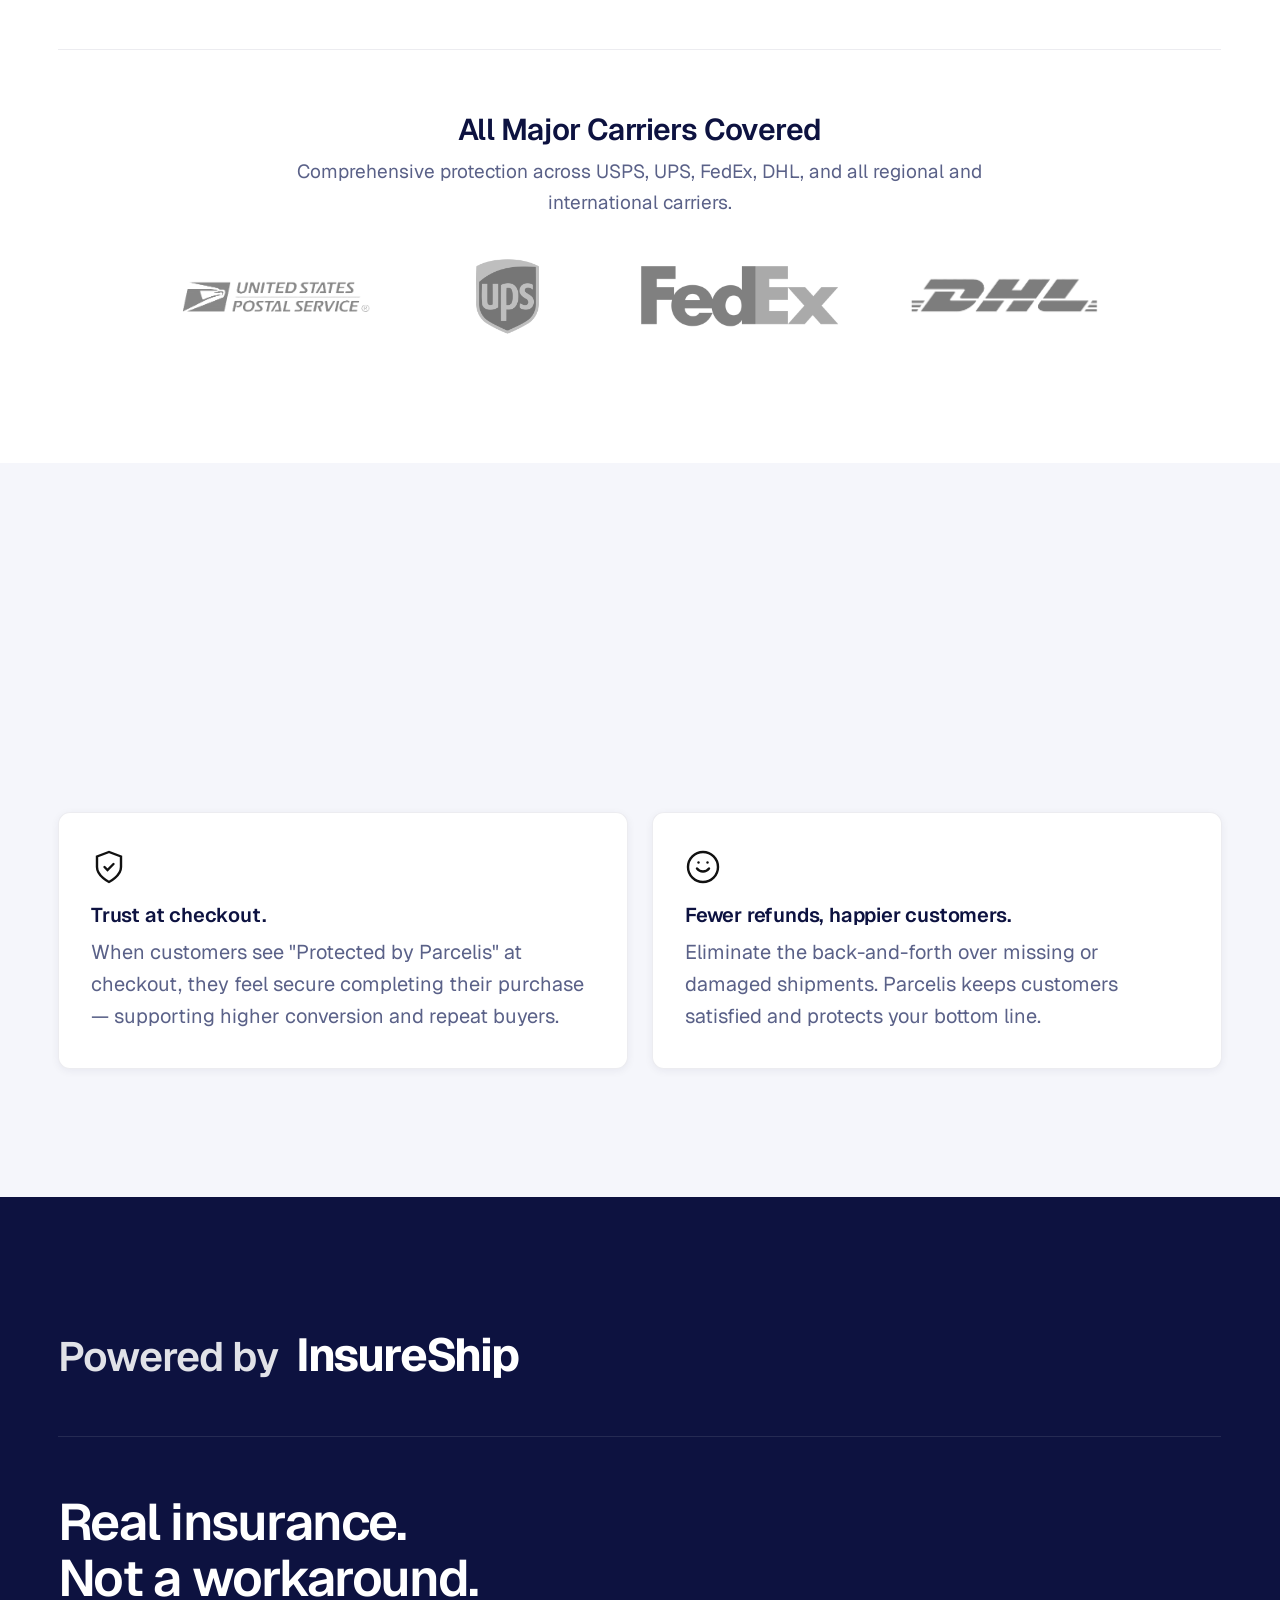
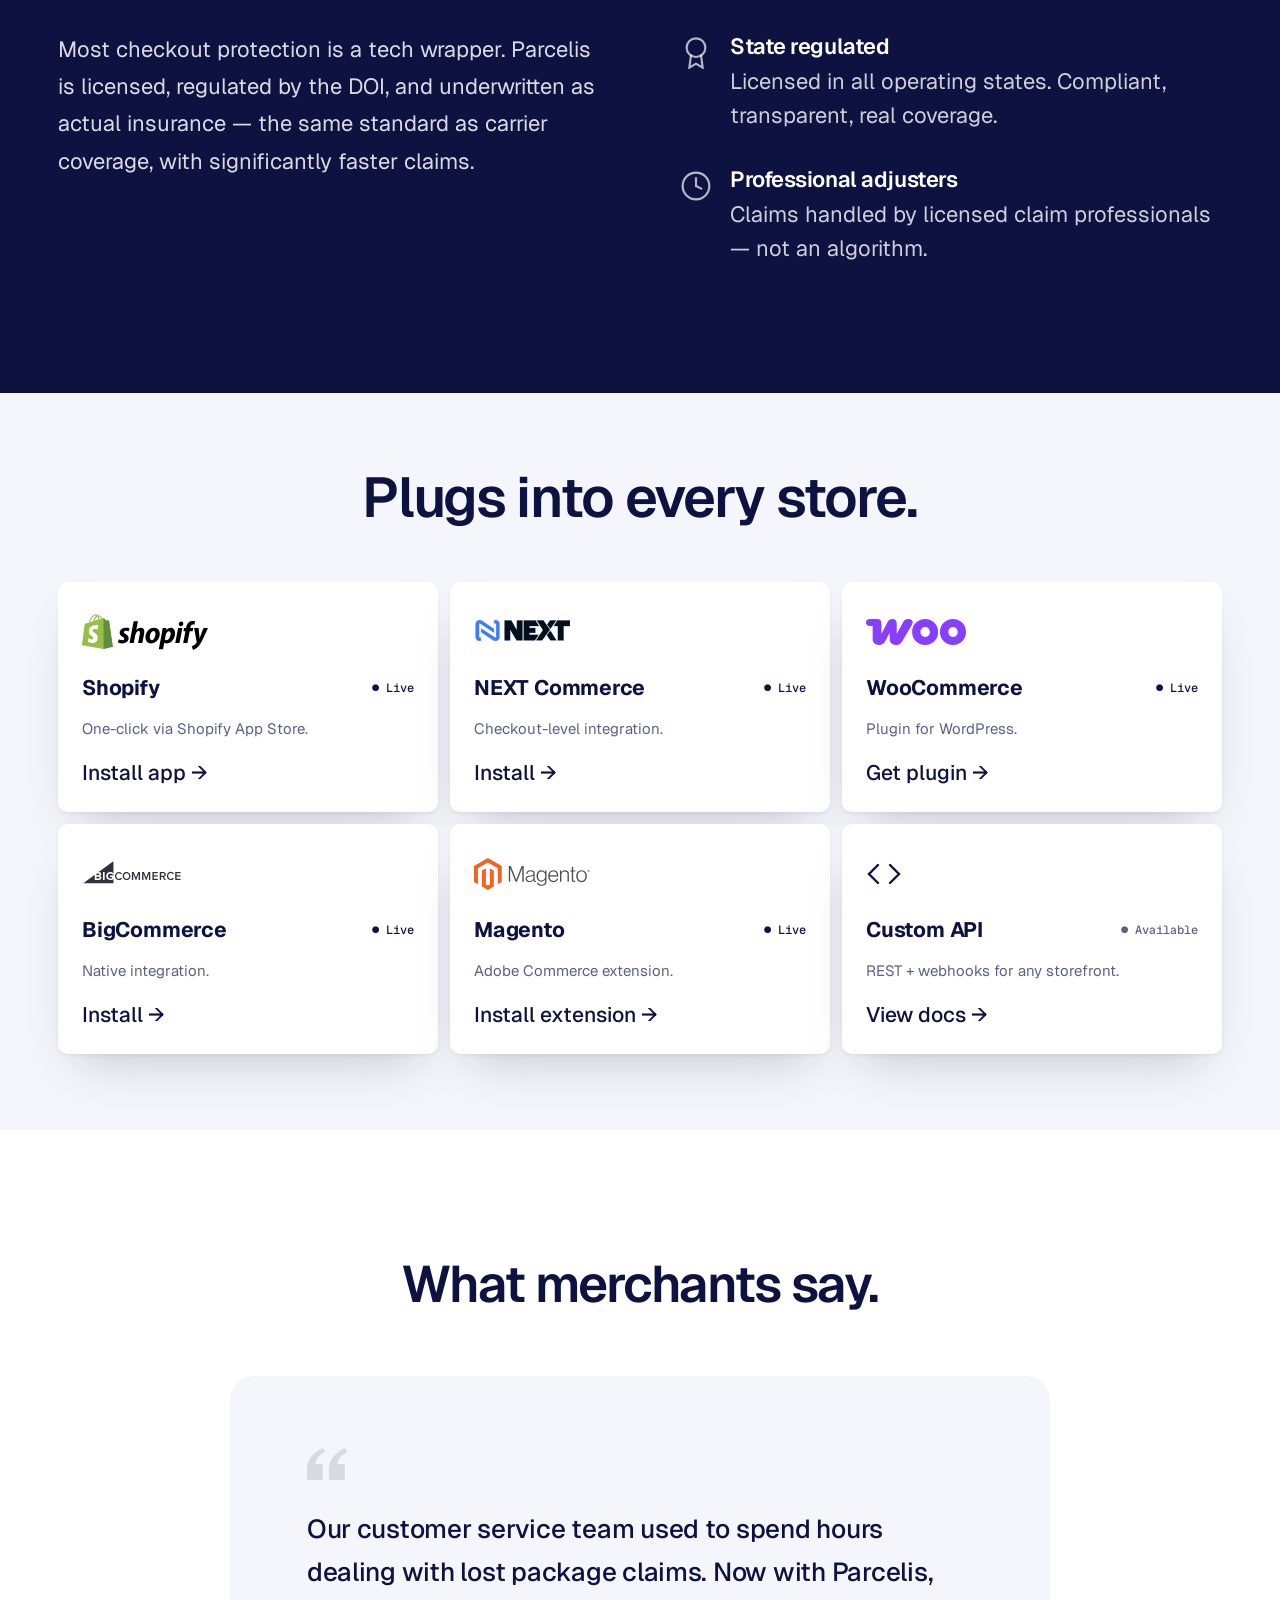
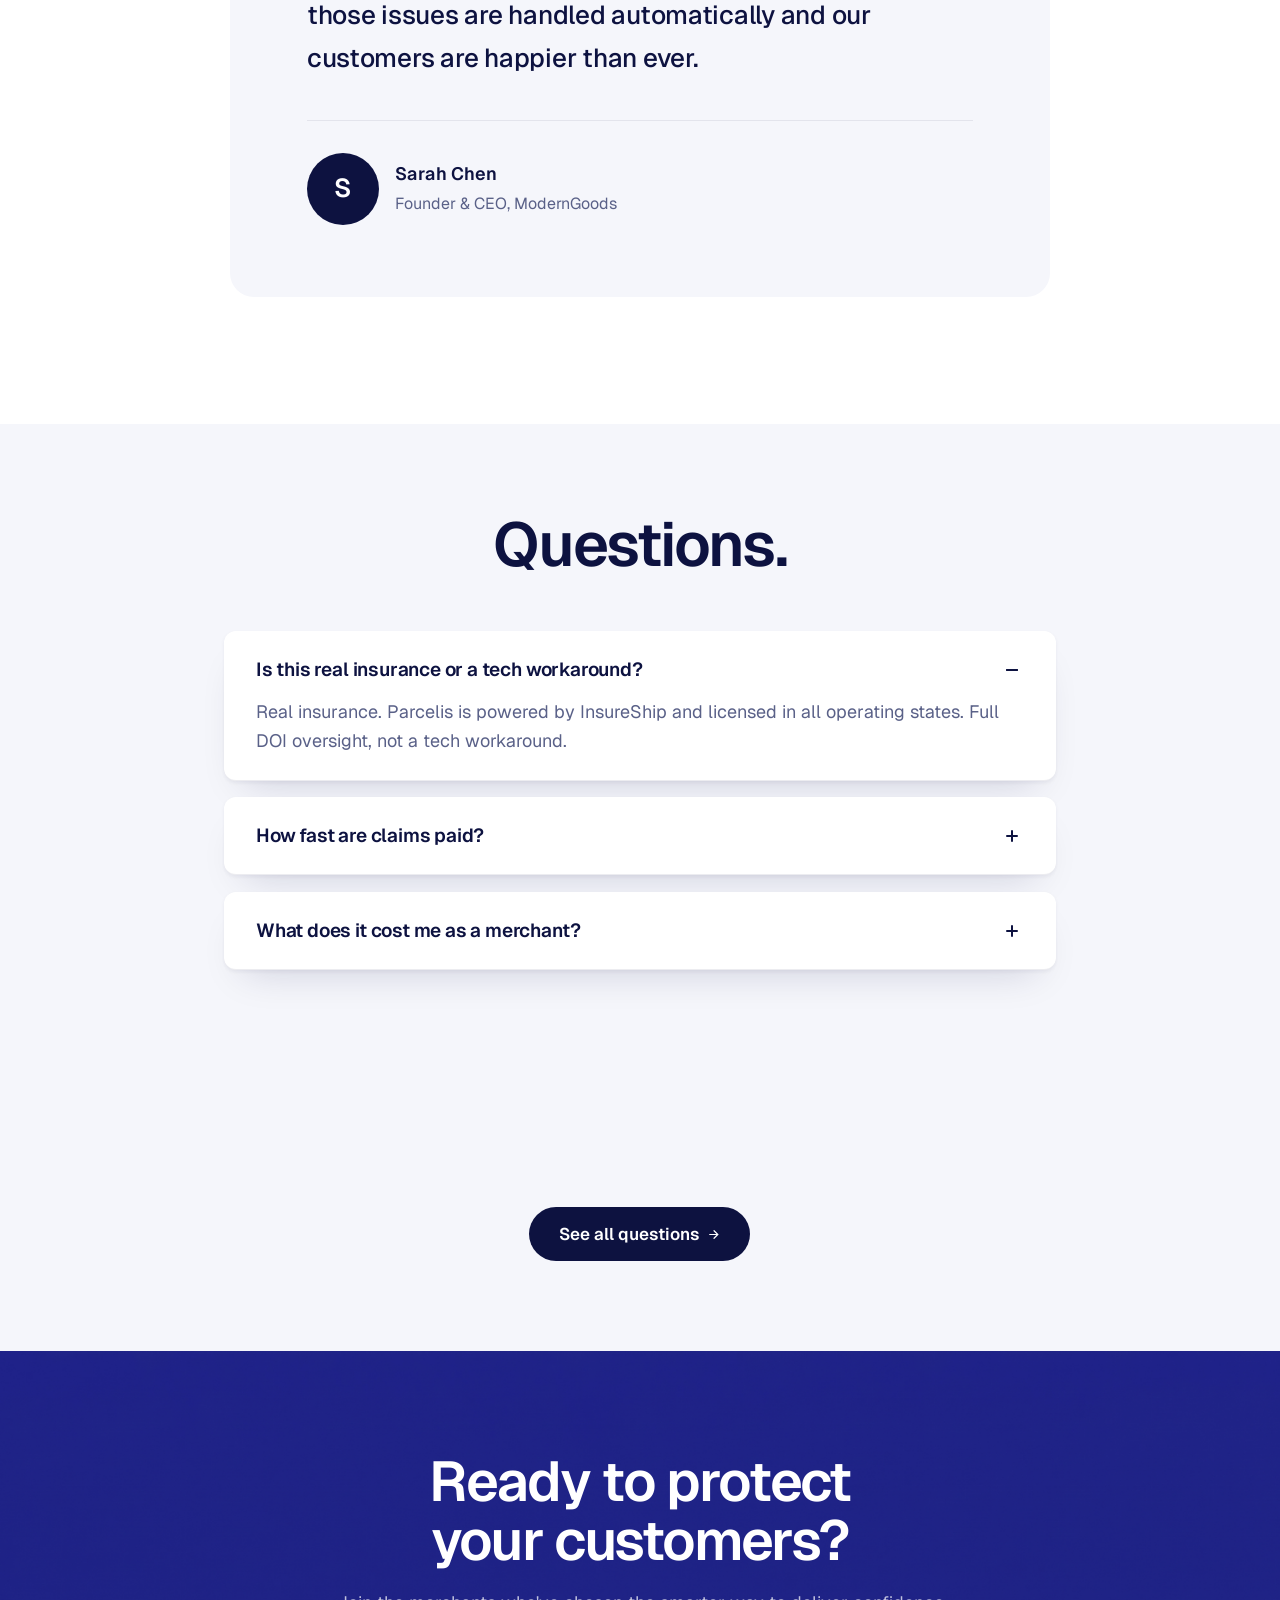
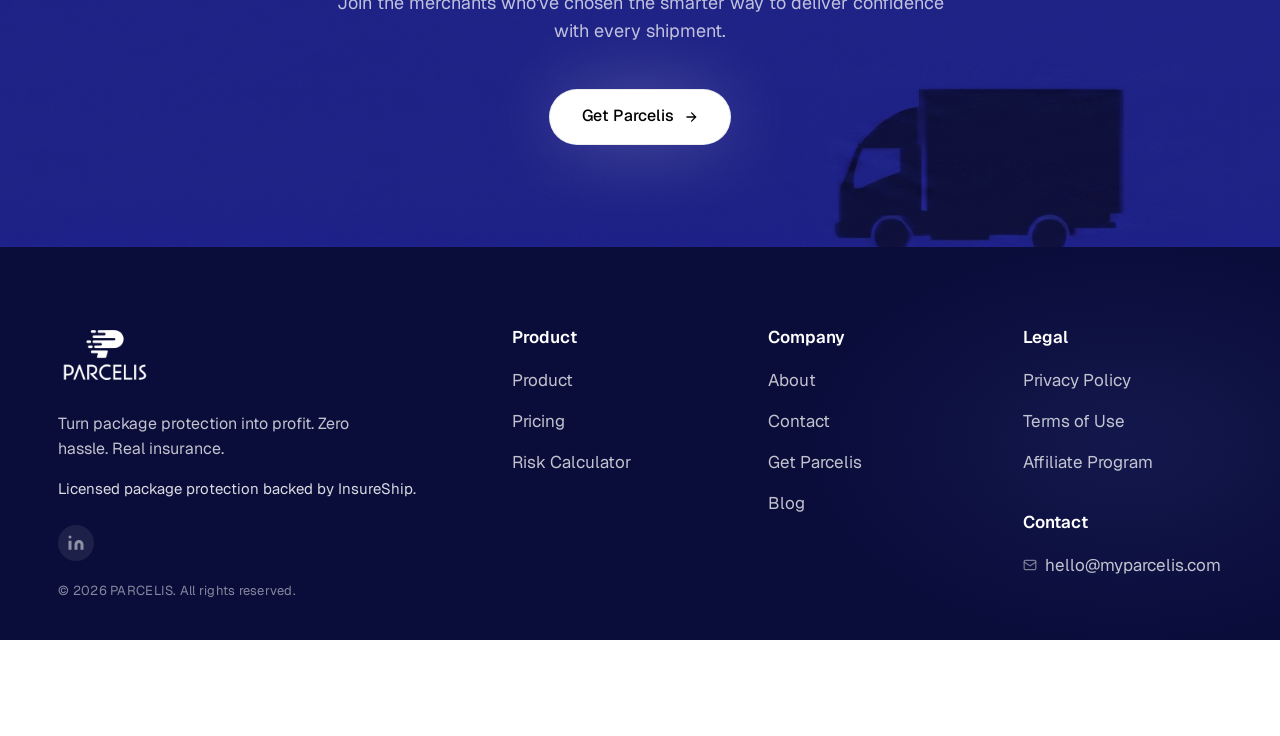
==== commit bc745dc8: "Add About page, blog redesign, nav/footer cleanup - Add about.html with full-bleed hero, mission, st" ====
--- a/index.html
+++ b/index.html
@@ -24,7 +24,7 @@
 <body>
 
 <!-- =================== NAV =================== -->
-<header class="nav nav-v2">
+<header class="nav nav-v2 nav-transparent">
   <div class="wrap nav-inner">
     <a class="brand" href="index.html" aria-label="Parcelis home">
       <img class="brand-logo" src="assets/Logo.png" alt="Parcelis" />
@@ -36,12 +36,12 @@
         <a href="resources.html" class="nav-dropdown-trigger">Resources <svg class="nav-chevron" width="12" height="12" viewBox="0 0 24 24" fill="none" stroke="currentColor" stroke-width="2.5" stroke-linecap="round"><polyline points="6 9 12 15 18 9"/></svg></a>
         <div class="nav-dropdown-menu">
           <a href="resources.html">Blog</a>
-          <a href="resources.html">Case Studies</a>
           <div class="dd-divider"></div>
           <a href="faq.html">FAQ</a>
           <a href="roi-calculator.html">ROI Calculator</a>
         </div>
       </div>
+      <a href="about.html">About</a>
     </nav>
     <div class="nav-cta">
       <a class="btn btn-link btn-sm" href="#">Log in</a>
@@ -489,7 +489,7 @@
       <div>
         <h3>Product</h3>
         <ul>
-          <li><a href="how-it-works.html">How It Works</a></li>
+          <li><a href="how-it-works.html">Product</a></li>
           <li><a href="pricing.html">Pricing</a></li>
           <li><a href="#">Risk Calculator</a></li>
         </ul>
@@ -497,7 +497,7 @@
       <div>
         <h3>Company</h3>
         <ul>
-          <li><a href="#">About</a></li>
+          <li><a href="about.html">About</a></li>
           <li><a href="contact.html">Contact</a></li>
           <li><a href="#">Get Parcelis</a></li>
           <li><a href="resources.html">Blog</a></li>
--- a/styles.css
+++ b/styles.css
@@ -1255,6 +1255,10 @@
   backdrop-filter: none !important;
   -webkit-backdrop-filter: none !important;
 }
+/* Homepage: transparent until scroll */
+.nav-v2.nav-transparent:not(.scrolled) {
+  background: transparent !important;
+}
 .nav-v2 .nav-inner { display: grid; grid-template-columns: 1fr auto 1fr; align-items: center; height: 96px; }
 .nav-v2 .nav-links { justify-content: center; }
 .nav-v2 .nav-cta { justify-content: flex-end; display: flex; gap: 8px; align-items: center; }
@@ -1264,7 +1268,8 @@
 .nav-v2 .nav-links a { color: rgba(255,255,255,0.85); padding: 10px 16px; border-radius: 999px; font-size: 18px; transition: background .15s ease, color .15s ease; }
 .nav-v2 .nav-links a:hover { background: rgba(255,255,255,0.06); color: #fff; }
 .nav-v2 .nav-links a.active { background: rgba(255,255,255,0.1); color: #fff; }
-.nav-v2 .btn-link { color: #fff; }
+.nav-v2 .btn-link { color: rgba(255,255,255,0.85); font-size: 18px; padding: 10px 16px !important; height: auto !important; border-radius: 999px; }
+.nav-v2 .btn-link:hover { background: rgba(255,255,255,0.06); color: #fff; }
 .nav-v2 .btn-primary { background: #fff; color: #000; height: 44px; padding: 0 22px; font-weight: 500; }
 .nav-v2 .btn-primary:hover { background: rgba(255,255,255,0.9); }
 
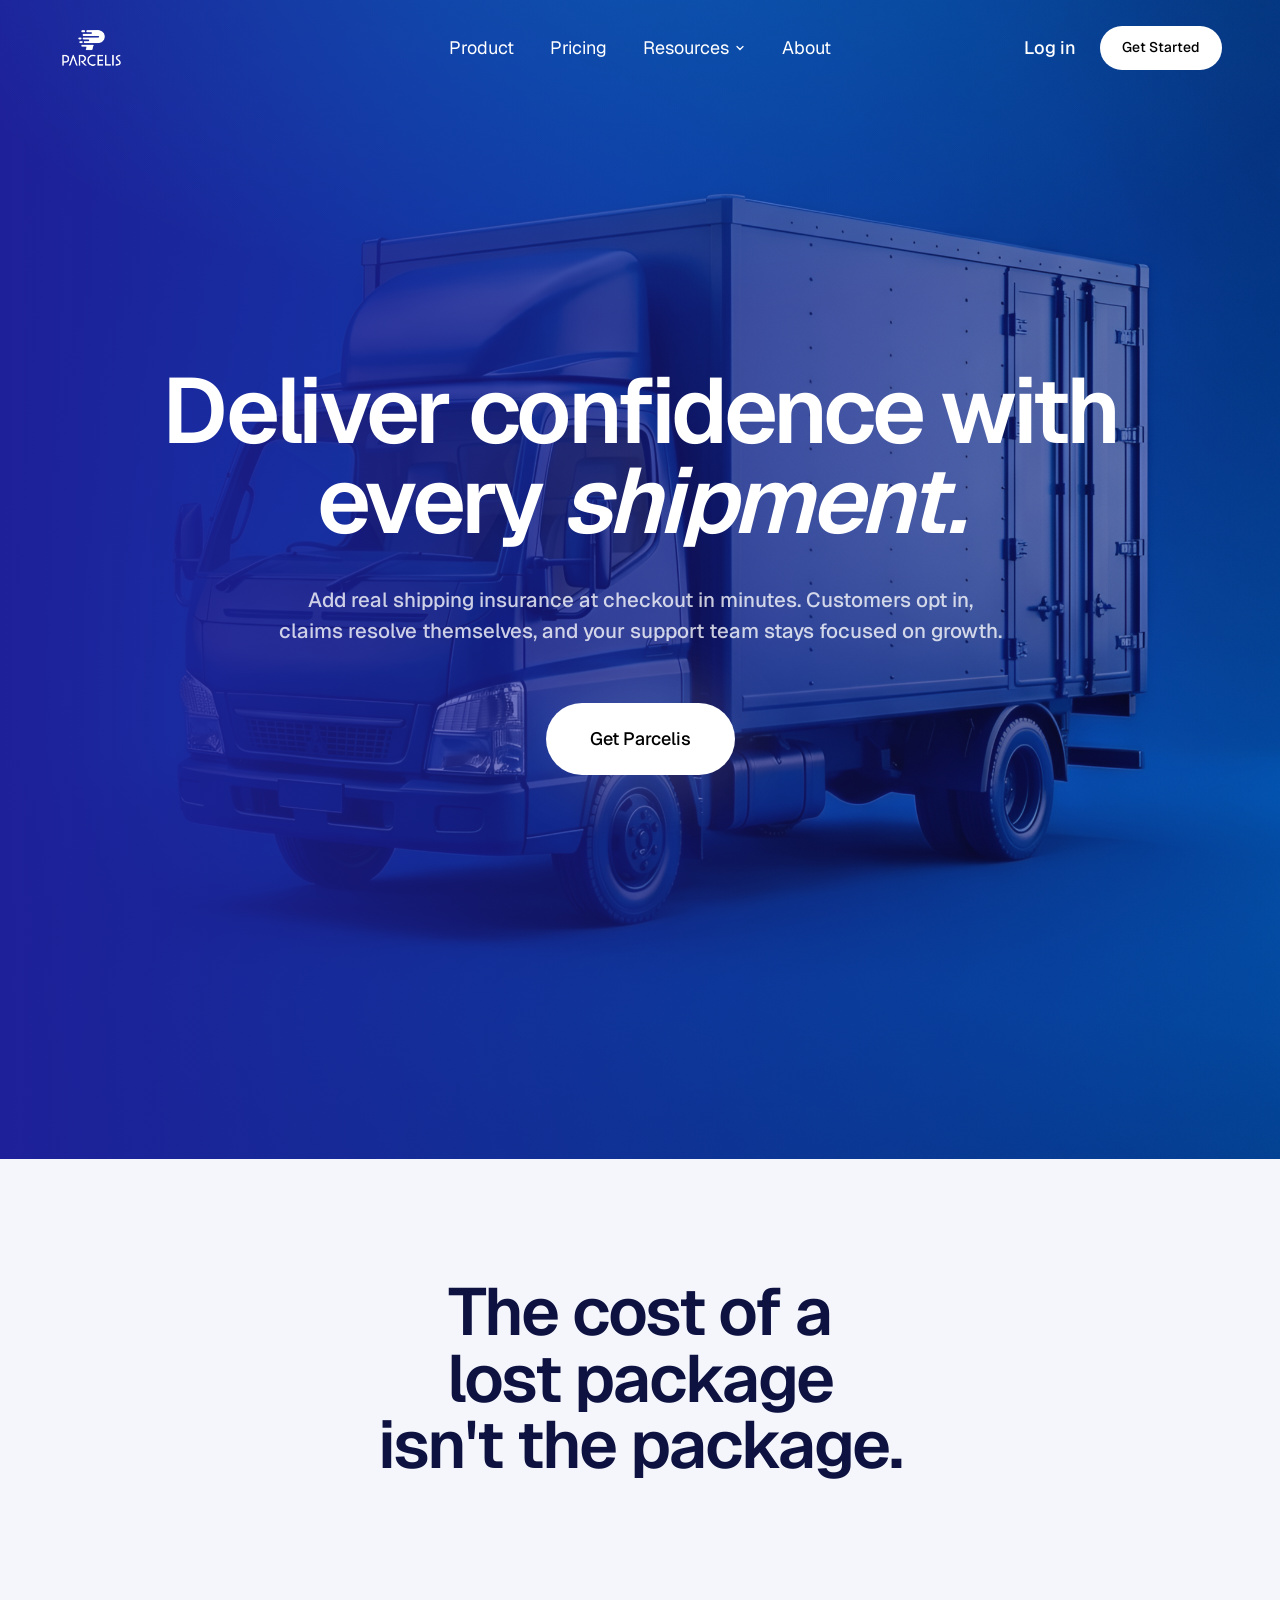
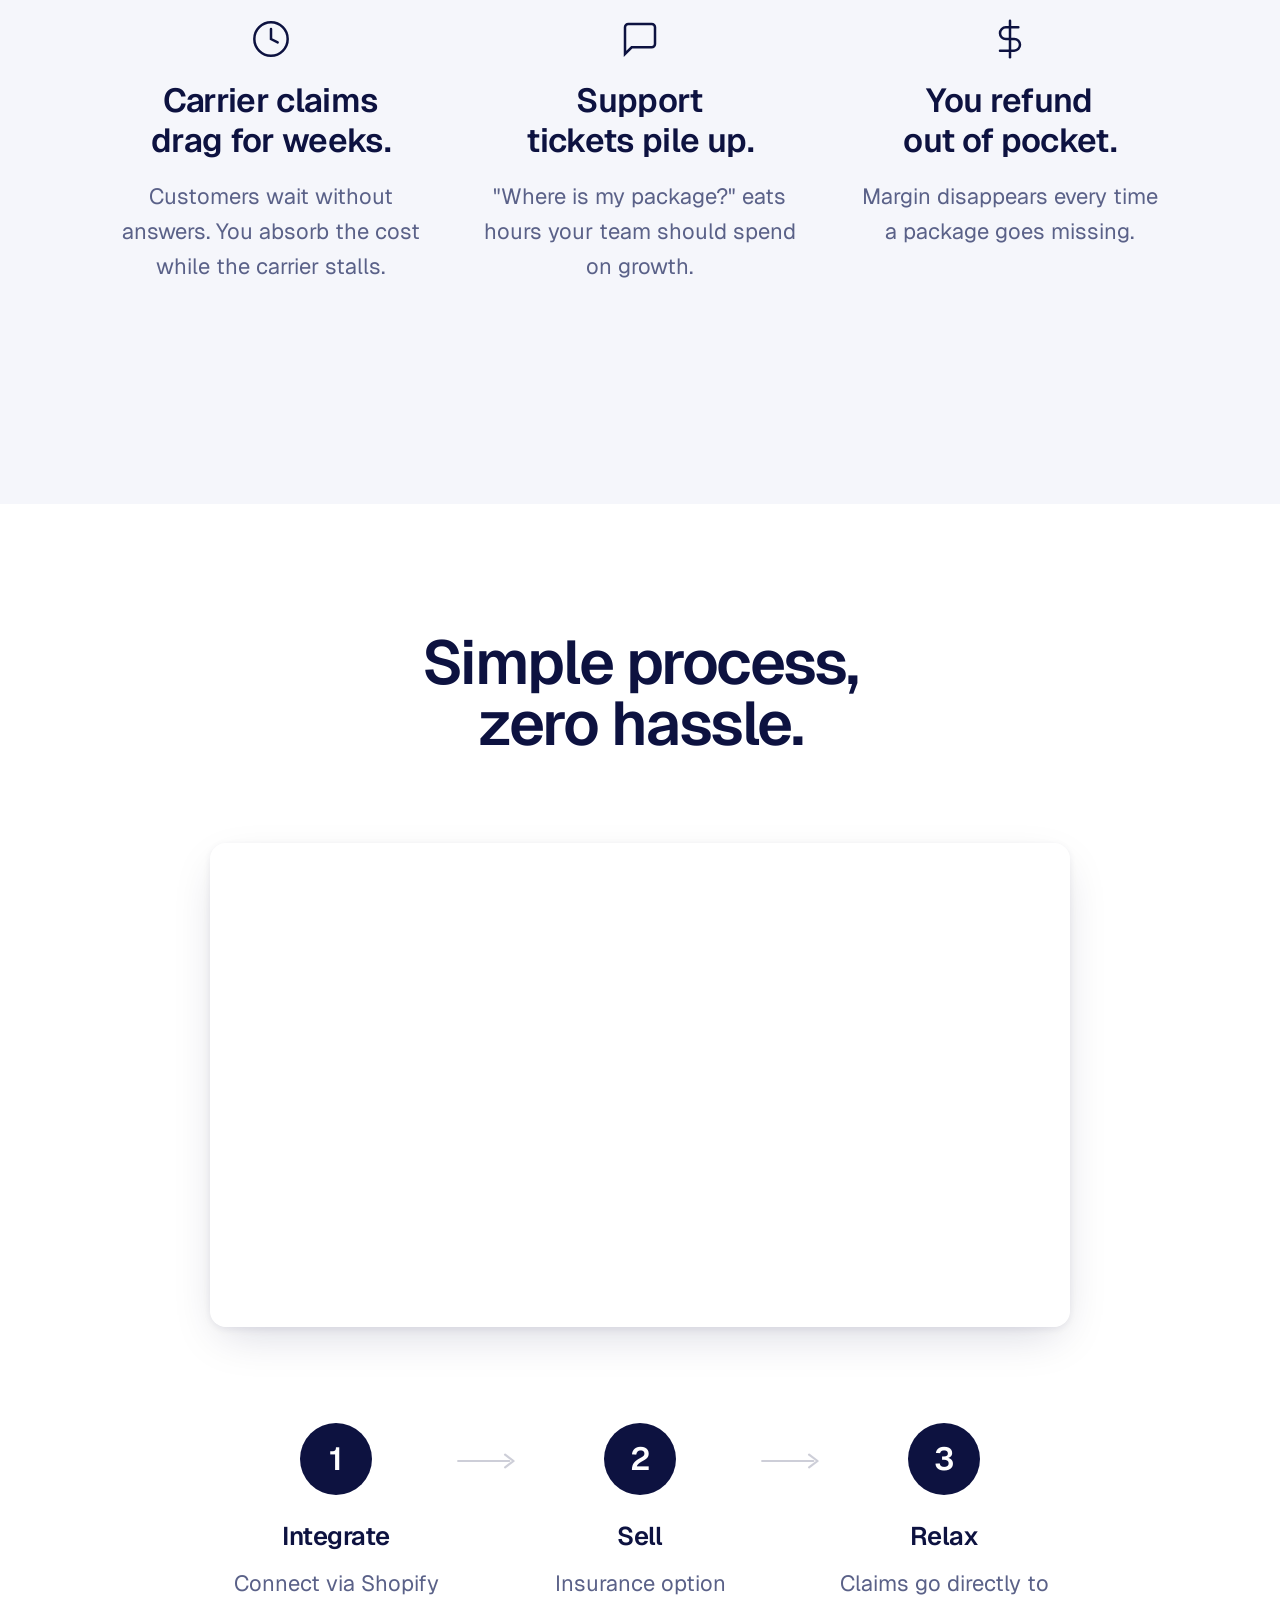
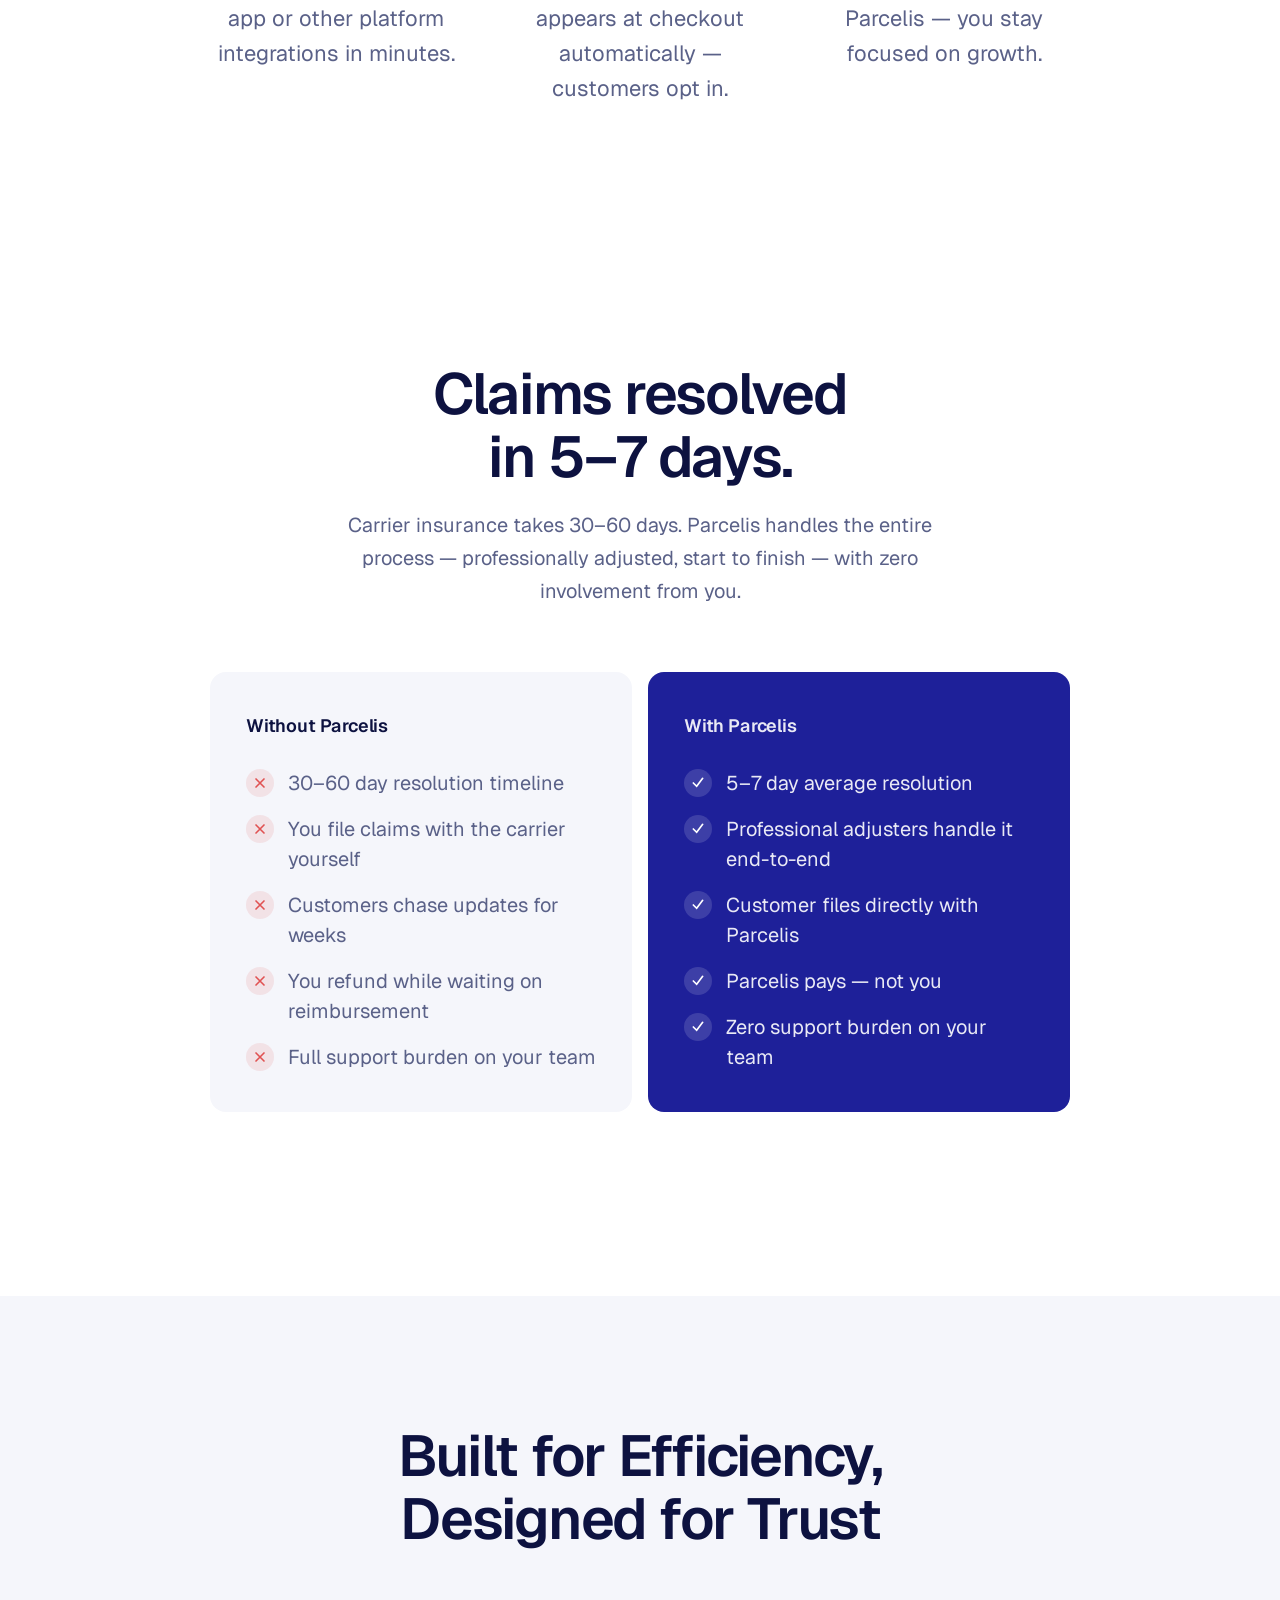
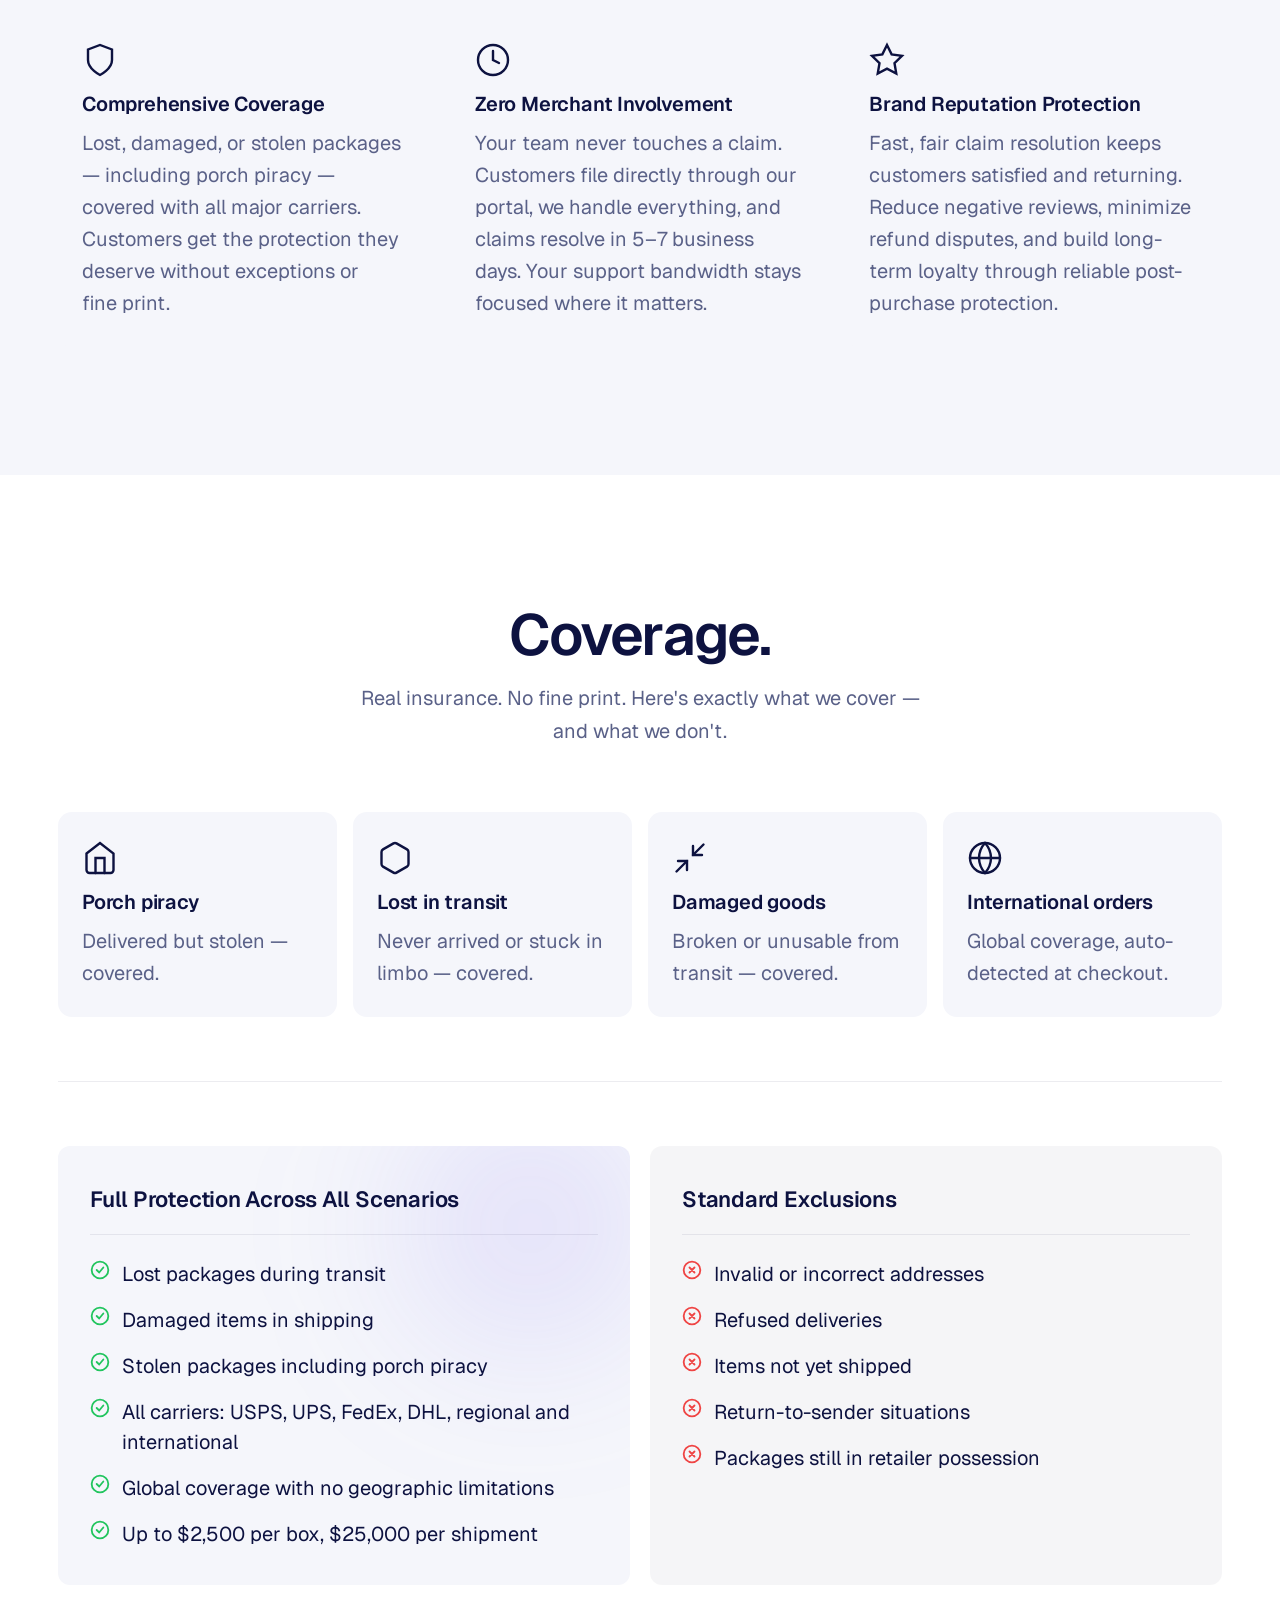
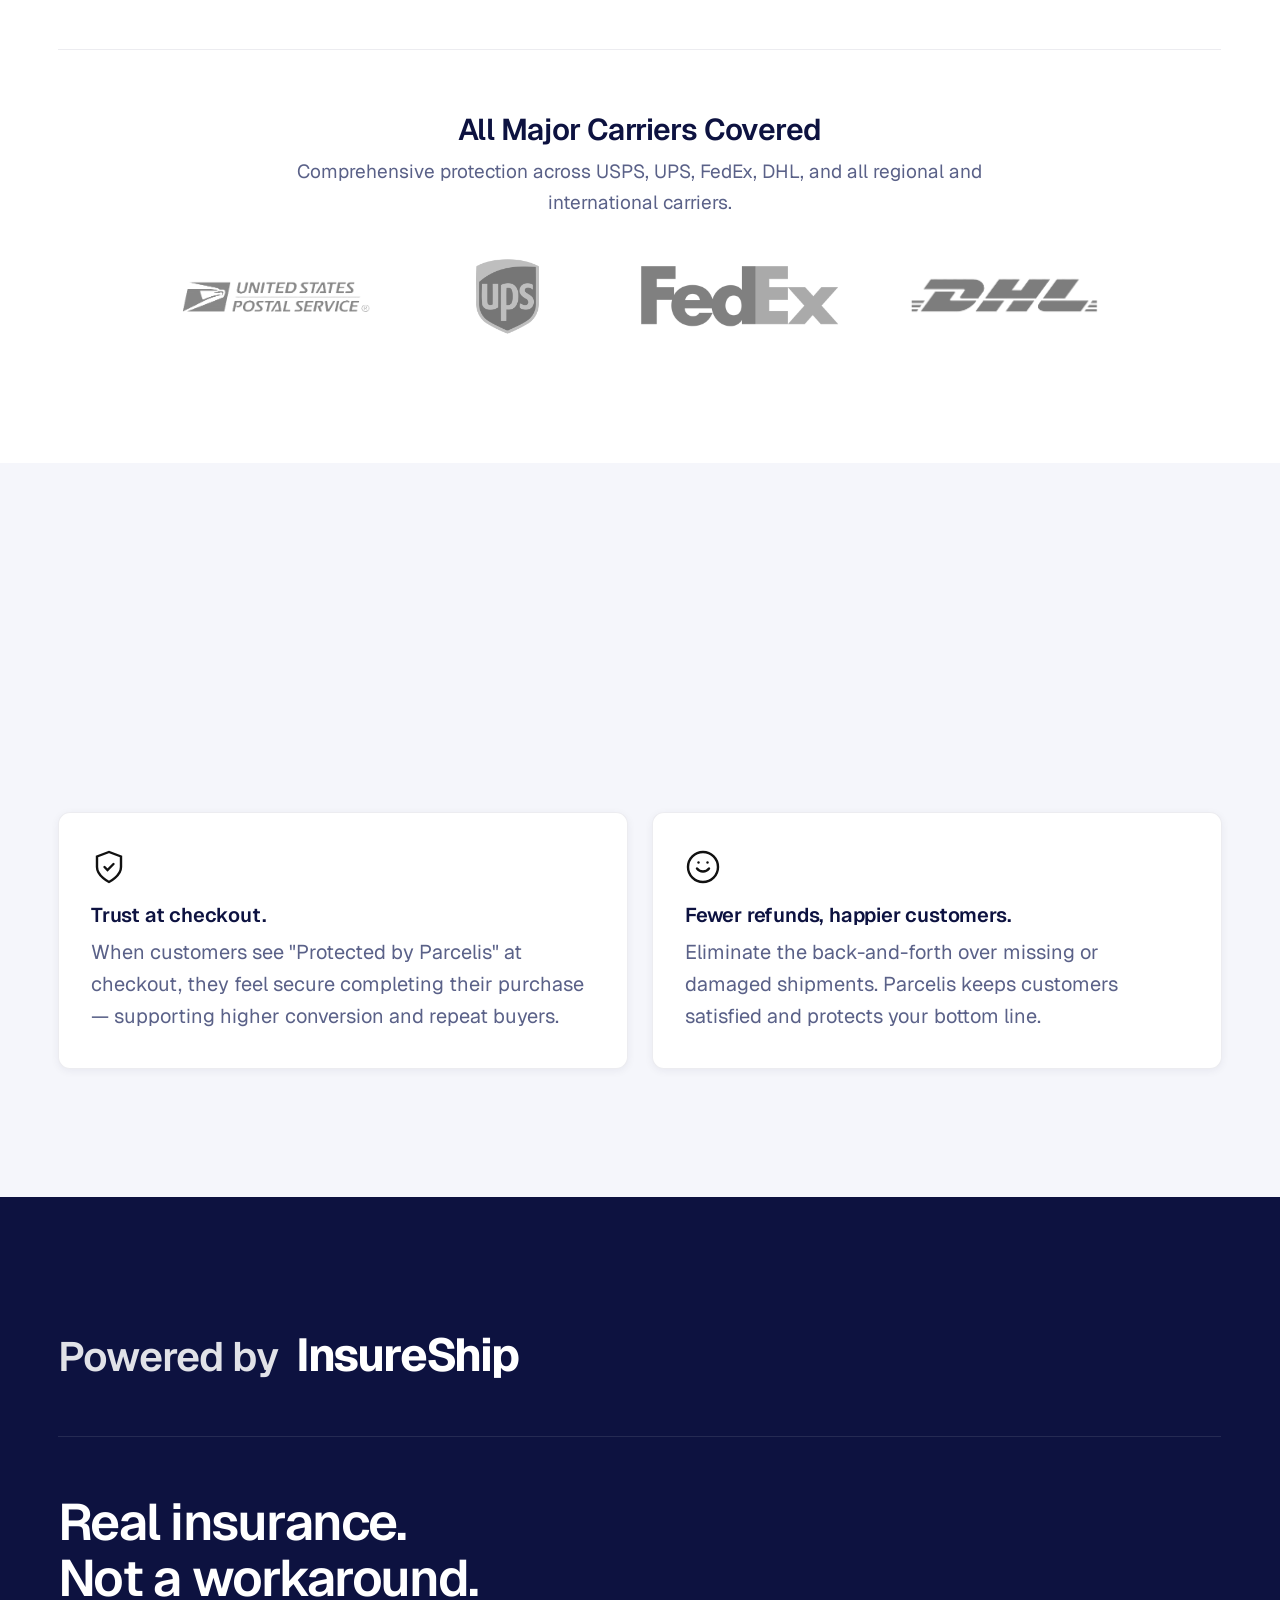
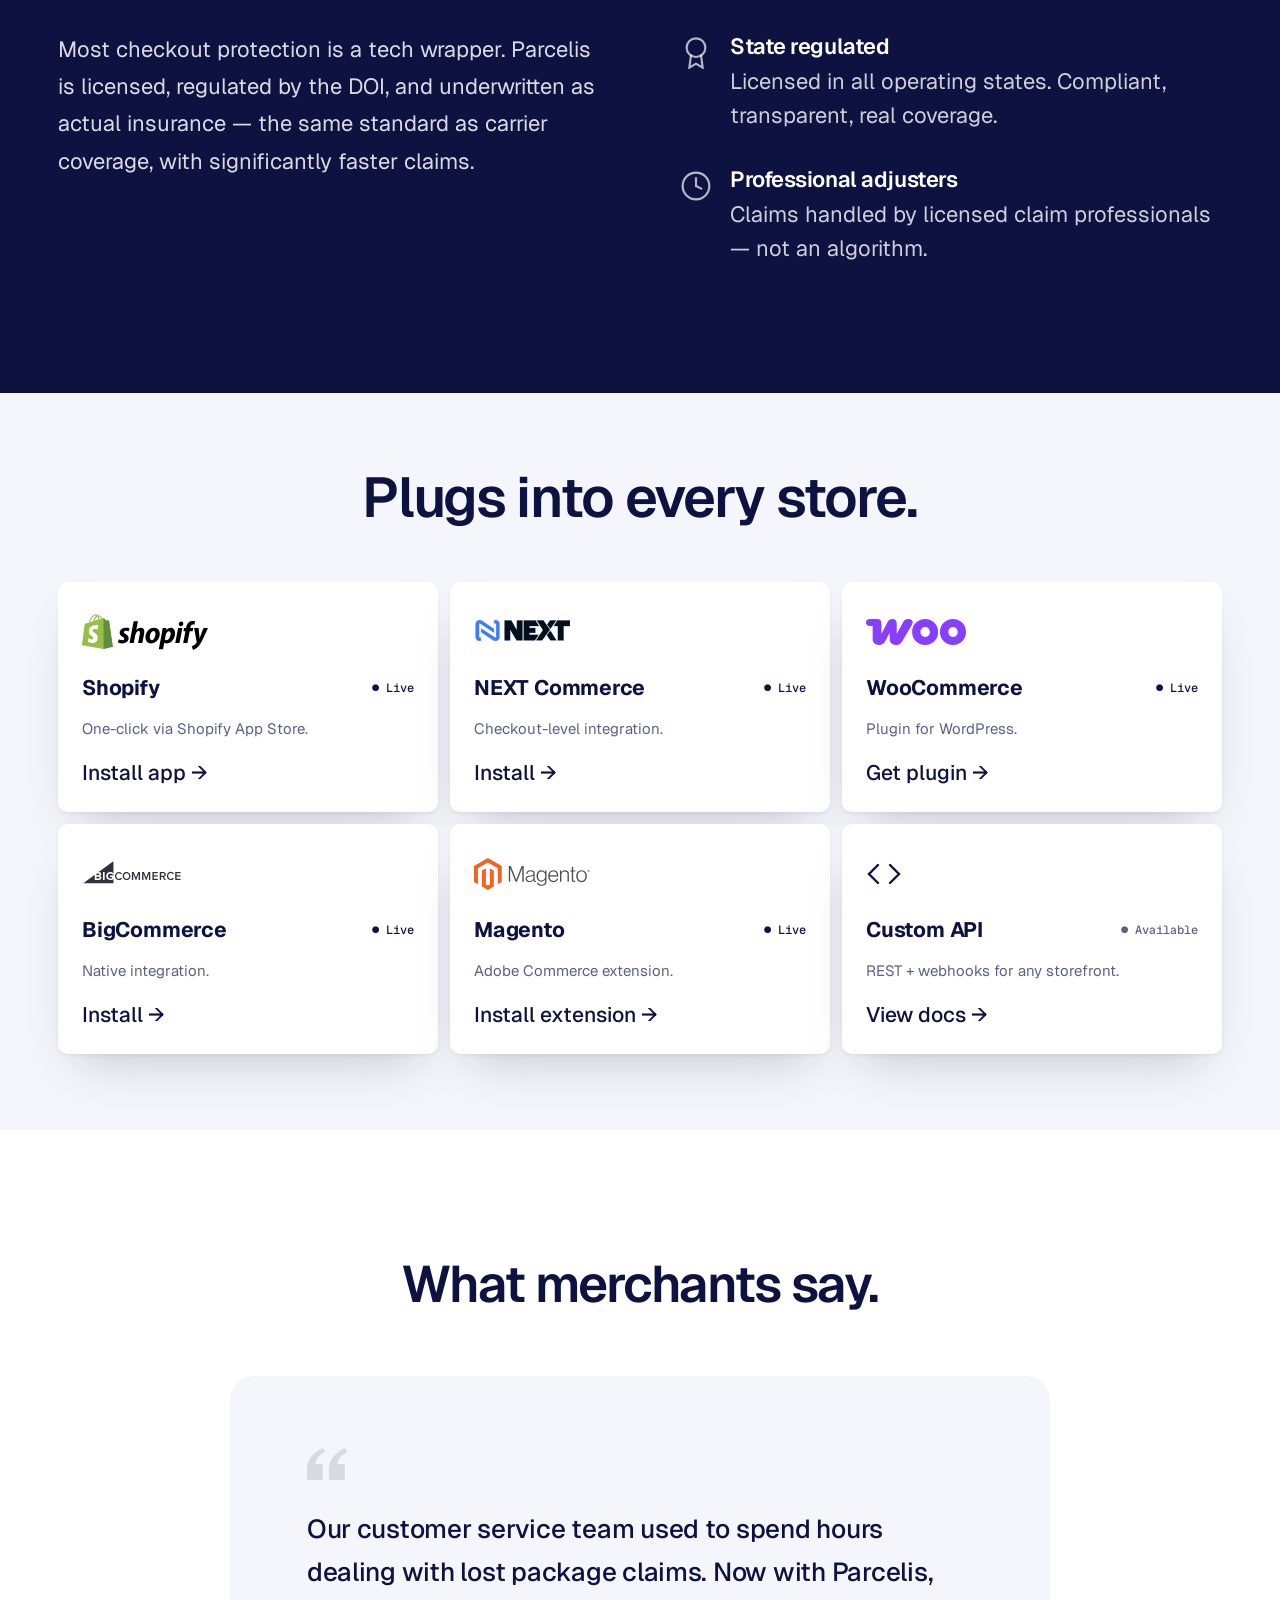
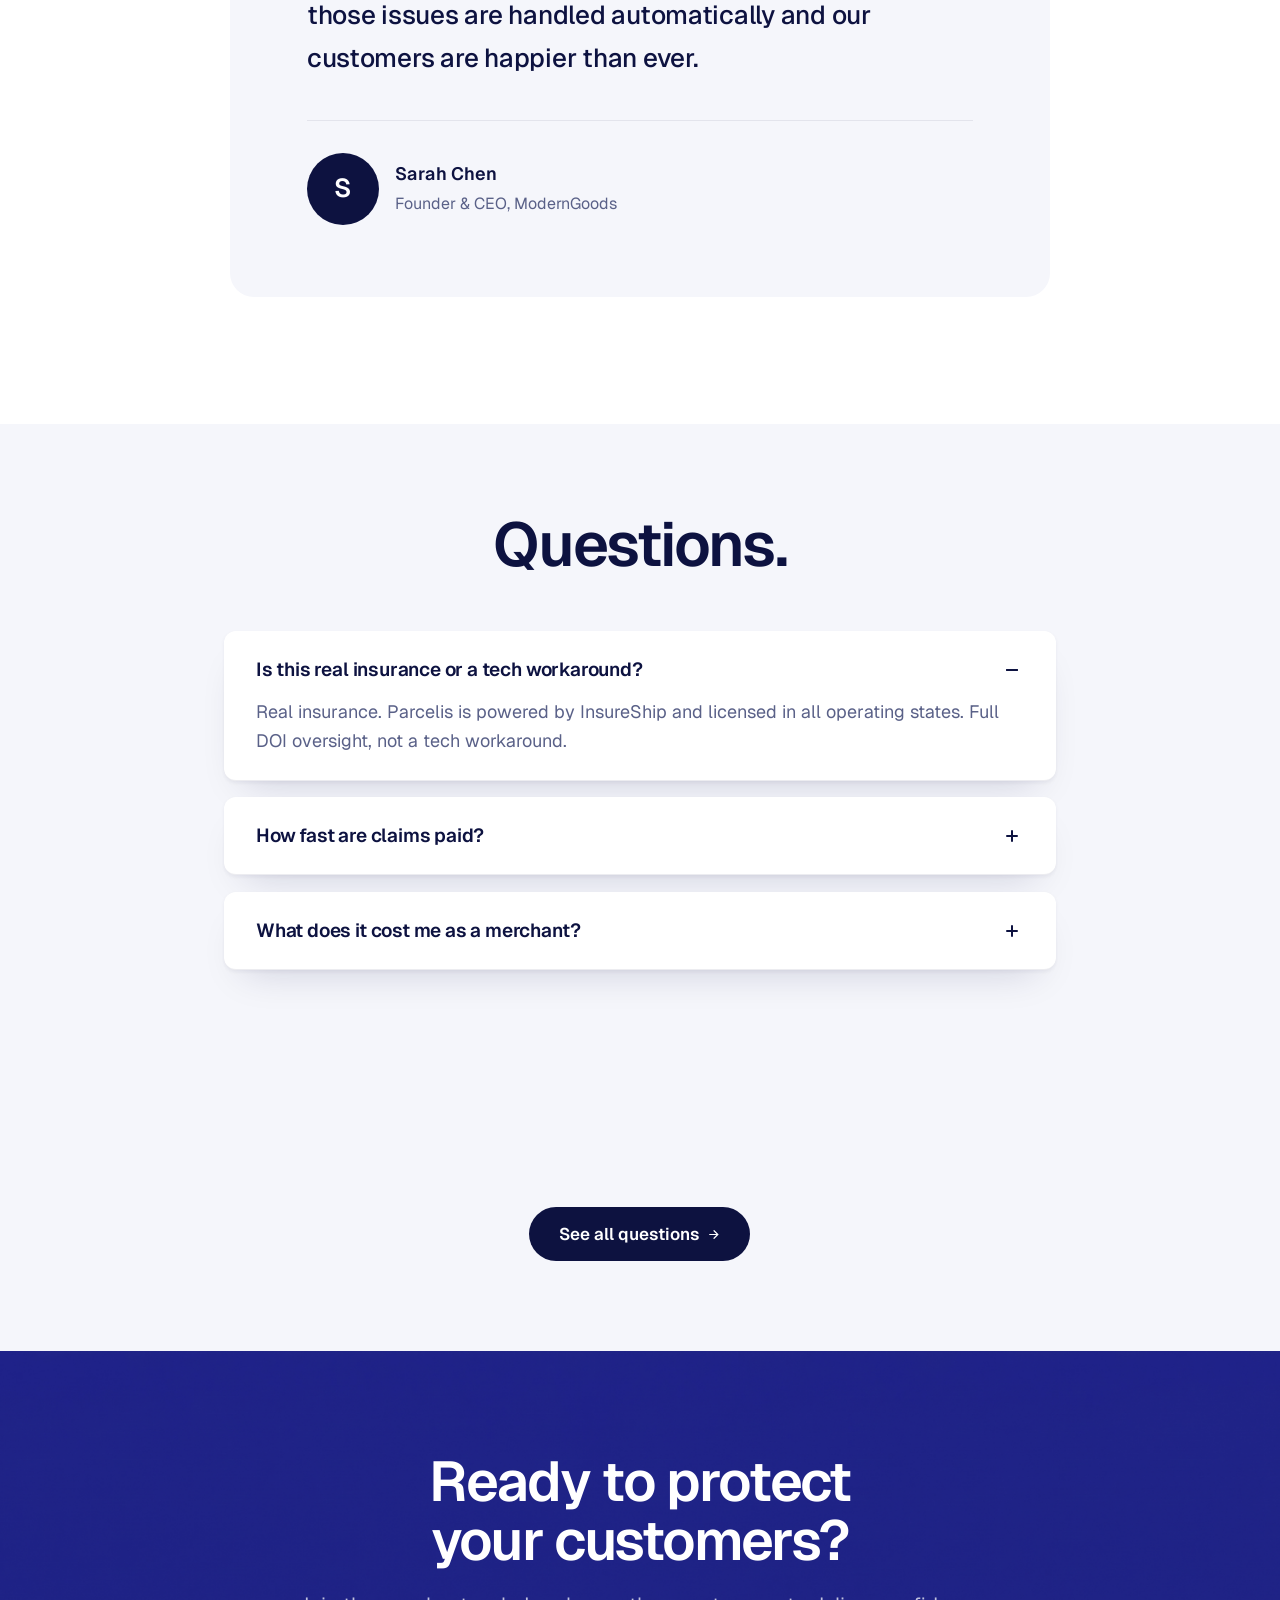
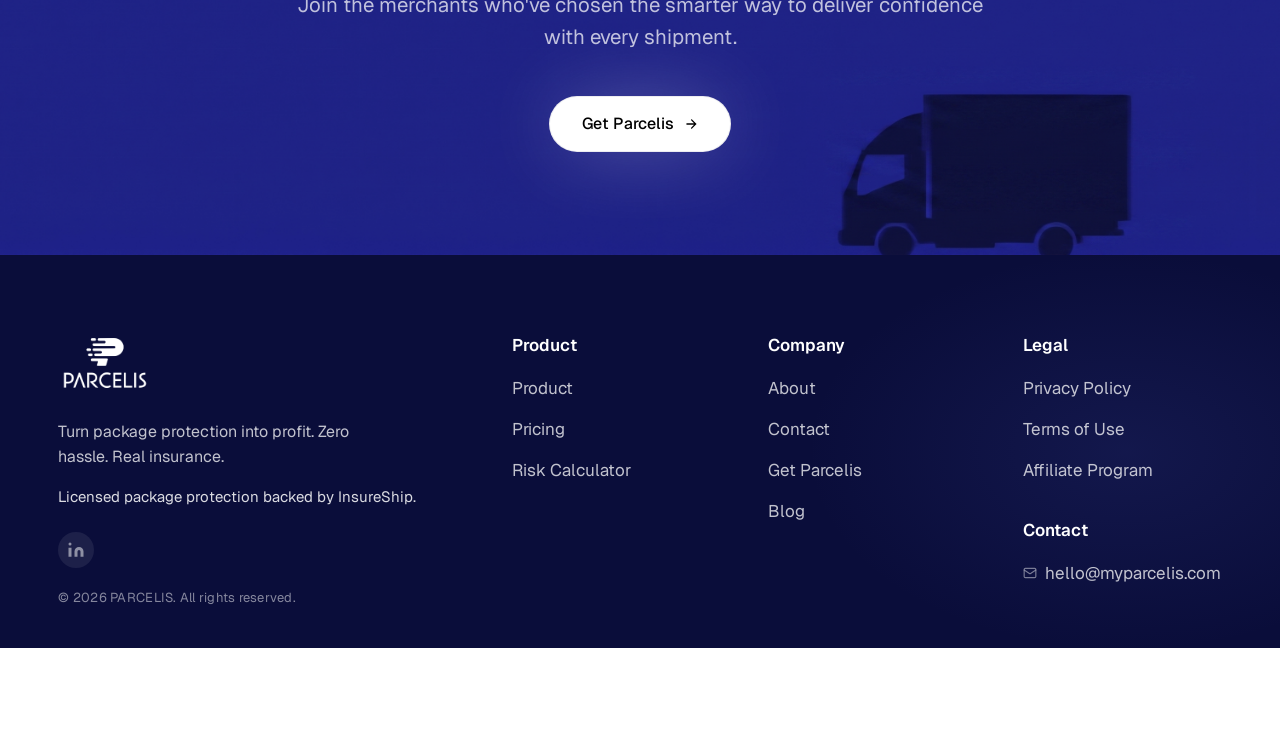
==== commit 130e993a: "Nav: ROI Calculator → Self-Insurance Risk; CTA explore links standard size" ====
--- a/index.html
+++ b/index.html
@@ -38,7 +38,7 @@
           <a href="resources.html">Blog</a>
           <div class="dd-divider"></div>
           <a href="faq.html">FAQ</a>
-          <a href="roi-calculator.html">ROI Calculator</a>
+          <a href="roi-calculator.html">Self-Insurance Risk</a>
         </div>
       </div>
       <a href="about.html">About</a>
--- a/styles.css
+++ b/styles.css
@@ -1265,10 +1265,10 @@
 .nav-v2 .brand { color: #fff; font-size: 22px; font-weight: 600; letter-spacing: -0.02em; }
 .nav-v2 .brand-mark { background: transparent; color: #fff; padding: 0; }
 .nav-v2 .brand-logo { height: 40px; width: auto; display: block; }
-.nav-v2 .nav-links a { color: rgba(255,255,255,0.85); padding: 10px 16px; border-radius: 999px; font-size: 18px; transition: background .15s ease, color .15s ease; }
+.nav-v2 .nav-links a { color: #fff; padding: 10px 16px; border-radius: 999px; font-size: 18px; transition: background .15s ease, color .15s ease; }
 .nav-v2 .nav-links a:hover { background: rgba(255,255,255,0.06); color: #fff; }
 .nav-v2 .nav-links a.active { background: rgba(255,255,255,0.1); color: #fff; }
-.nav-v2 .btn-link { color: rgba(255,255,255,0.85); font-size: 18px; padding: 10px 16px !important; height: auto !important; border-radius: 999px; }
+.nav-v2 .btn-link { color: #fff; font-size: 18px; padding: 10px 16px !important; height: auto !important; border-radius: 999px; }
 .nav-v2 .btn-link:hover { background: rgba(255,255,255,0.06); color: #fff; }
 .nav-v2 .btn-primary { background: #fff; color: #000; height: 44px; padding: 0 22px; font-weight: 500; }
 .nav-v2 .btn-primary:hover { background: rgba(255,255,255,0.9); }
@@ -1756,7 +1756,7 @@
   line-height: 1.05;
 }
 .cta-big h2 em { color: rgba(255,255,255,0.6); font-style: italic; font-weight: 600; }
-.cta-big .sub { color: var(--on-dark-muted); margin: 18px auto 0; max-width: 56ch; font-size: 17px; }
+.cta-big .sub { color: var(--on-dark-muted); margin: 18px auto 0; max-width: 56ch; font-size: clamp(18px, 1.6vw, 22px); }
 .cta-big .pill {
   display: inline-flex; align-items: center; gap: 10px;
   margin-top: 44px;
@@ -1774,7 +1774,7 @@
 }
 .cta-big .explore a {
   color: rgba(255,255,255,0.7);
-  font-size: 14.5px;
+  font-size: clamp(17px, 1.4vw, 20px);
   display: inline-flex; align-items: center; gap: 6px;
   transition: color .15s ease;
 }
@@ -2964,7 +2964,26 @@
   border-radius: 12px;
   padding: 36px 32px;
 }
-.wc-col-left { background: var(--surface); }
+.wc-col-left {
+  background: var(--surface);
+  position: relative;
+  overflow: hidden;
+}
+.wc-col-left::after {
+  content: "";
+  position: absolute;
+  width: 320px;
+  height: 320px;
+  top: -80px;
+  right: -60px;
+  border-radius: 50%;
+  pointer-events: none;
+  filter: blur(80px);
+  background: radial-gradient(circle, rgba(139,92,246,0.22) 0%, rgba(99,102,241,0.11) 45%, transparent 70%);
+  z-index: 0;
+}
+.wc-col-left .wc-col-title,
+.wc-col-left .wc-list { position: relative; z-index: 1; }
 .wc-col-right { background: rgba(13,18,64,0.04); }
 .wc-col-title {
   font-size: 22px;
@@ -3202,7 +3221,7 @@
 /* ============ cta-big sub ============ */
 .cta-big .sub {
   color: rgba(255,255,255,0.72);
-  font-size: 18px;
+  font-size: clamp(18px, 1.6vw, 22px);
   margin: 18px auto 0;
   max-width: 52ch;
 }
